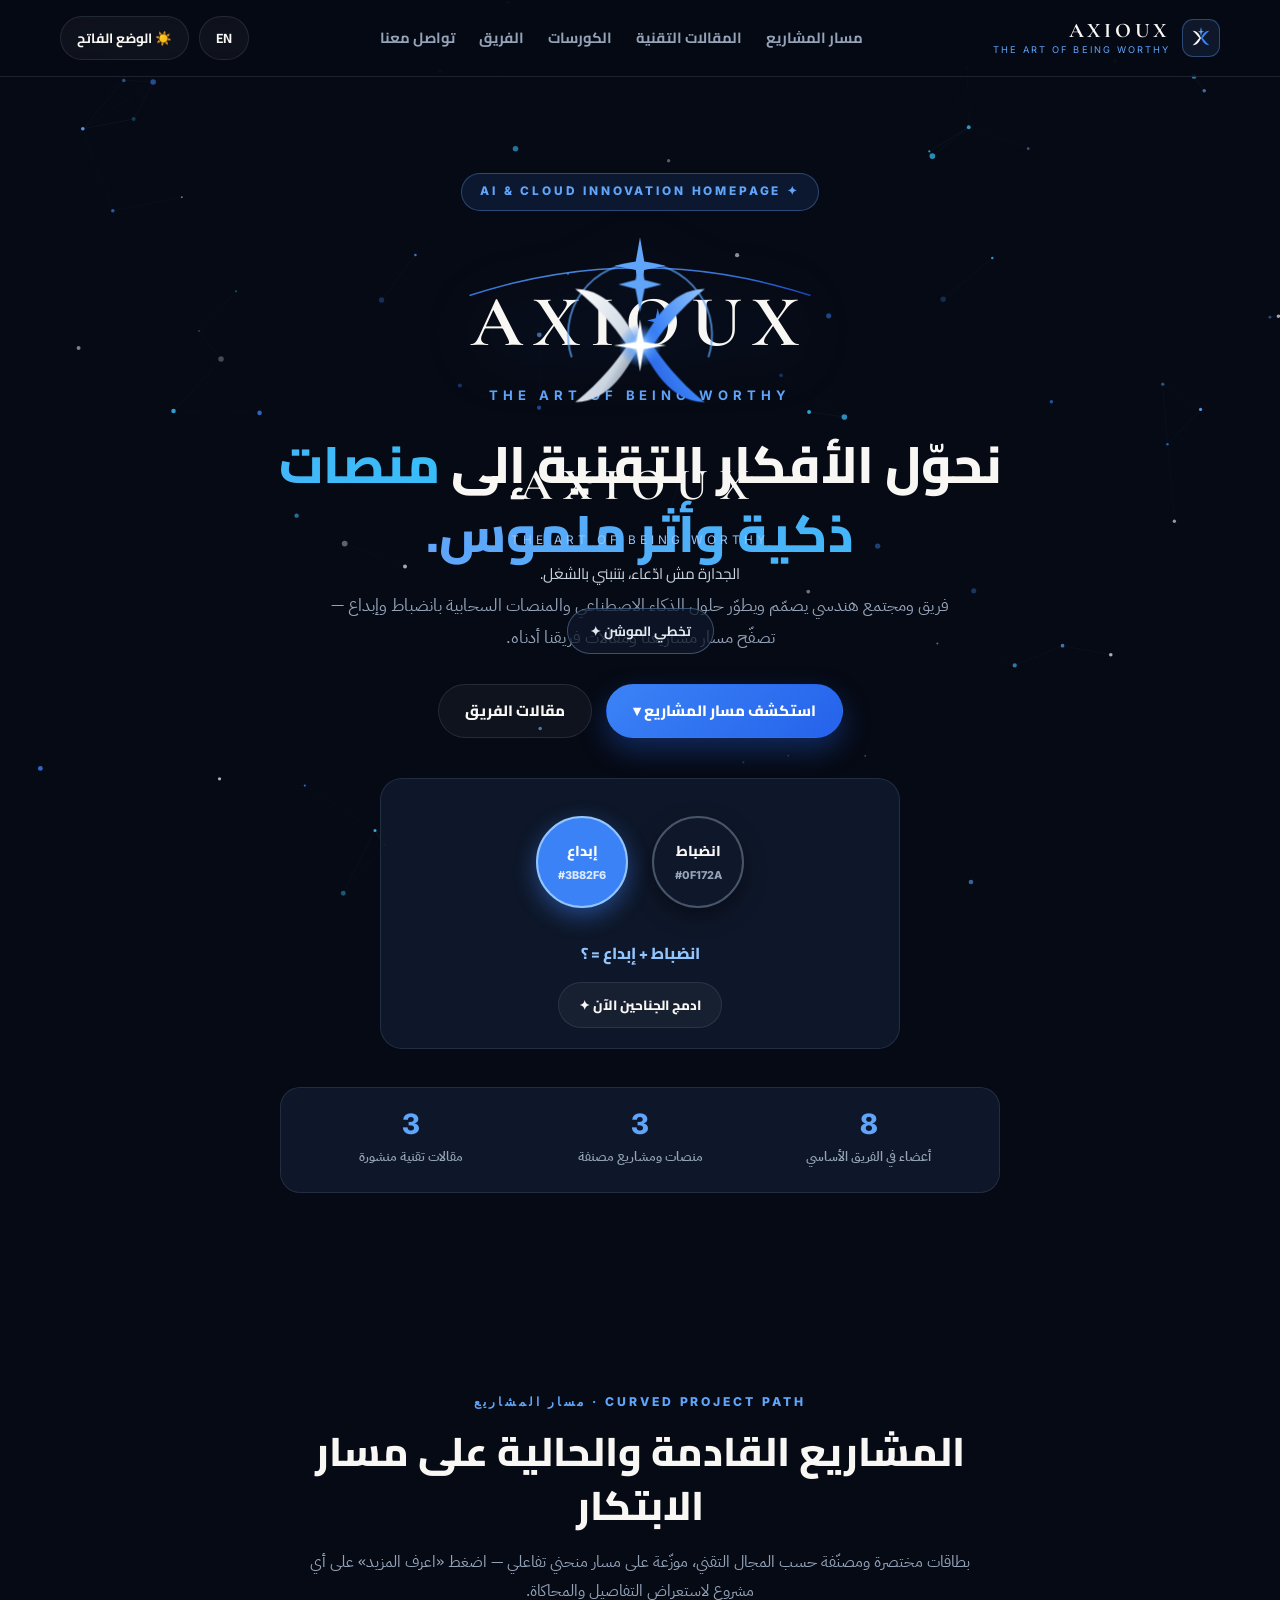
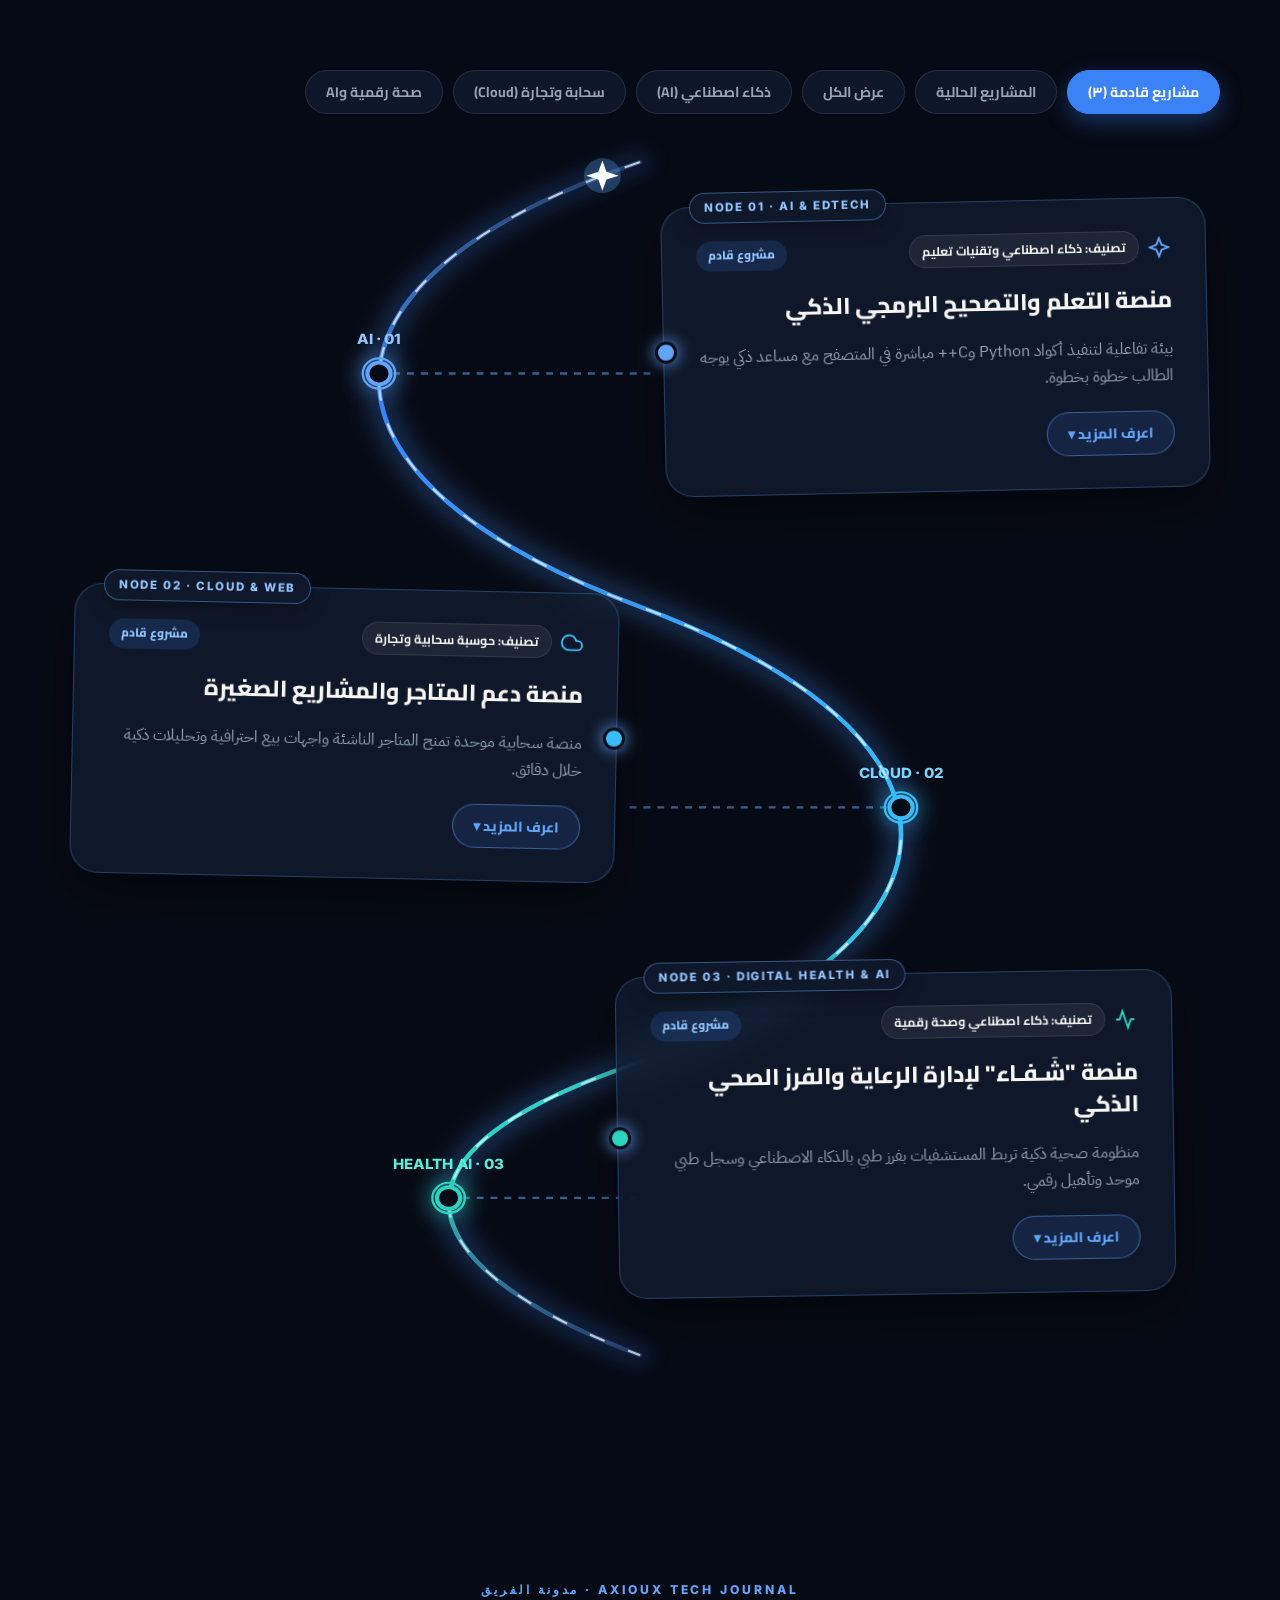
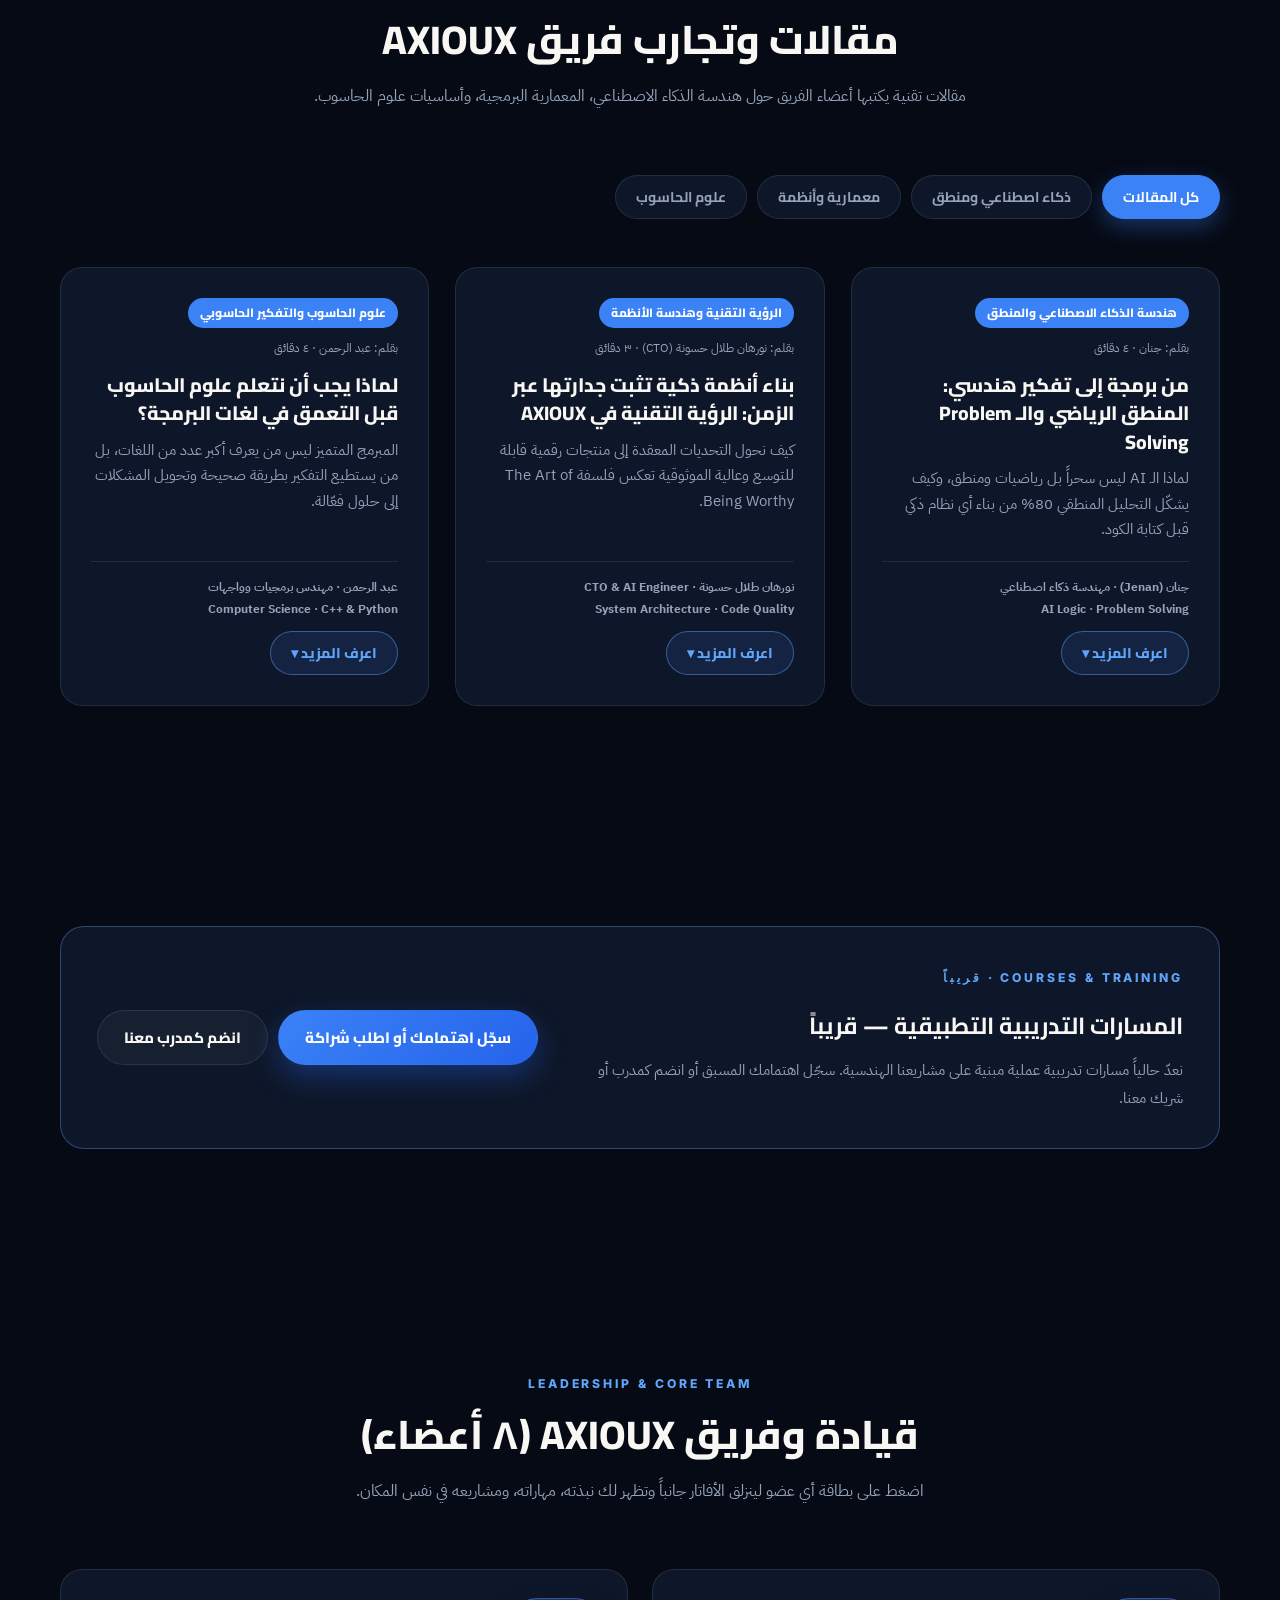
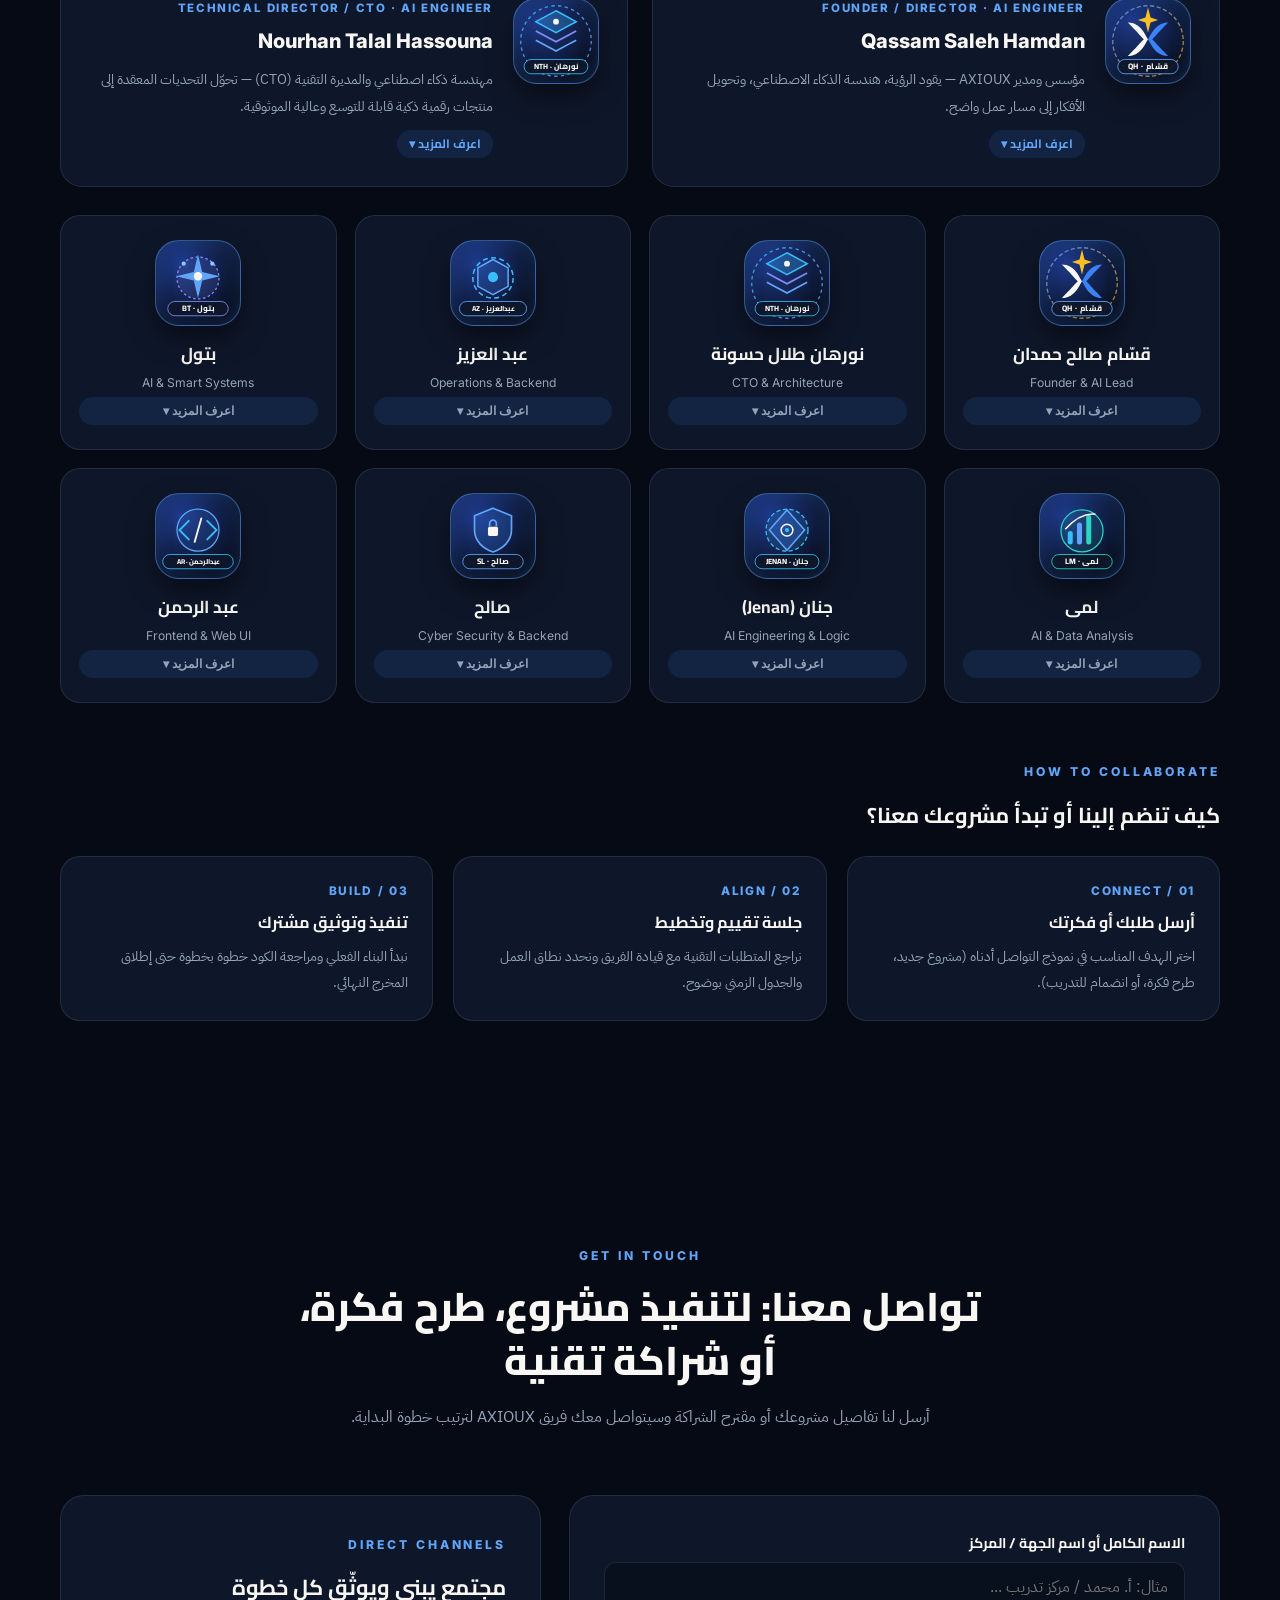
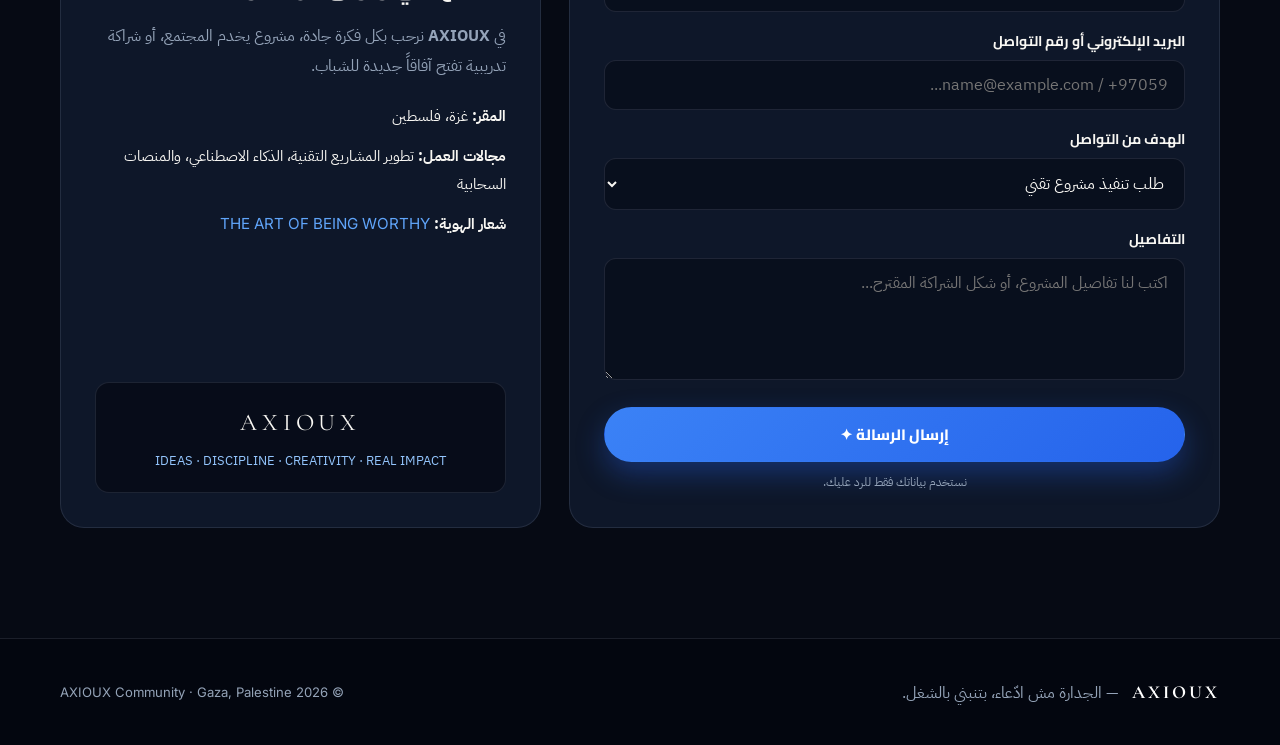
==== index.html @ 567d089d "Add files via upload" ====
<!DOCTYPE html>
<html lang="ar" dir="rtl">
<head>
<meta charset="UTF-8">
<meta name="viewport" content="width=device-width, initial-scale=1.0">
<title>AXIOUX — The Art of Being Worthy | الصفحة الرئيسية</title>
<meta name="description" id="metaDescription" content="AXIOUX مجتمع وفريق تقني يبني منصات الذكاء الاصطناعي والأنظمة السحابية، ويوثّق المعرفة الهندسية — لأن الجدارة بتنبني بالشغل.">
<meta name="theme-color" content="#070B14">
<link rel="canonical" id="canonicalLink" href="https://axioux.com/">

<!-- Open Graph / Social Sharing -->
<meta property="og:type" content="website">
<meta property="og:site_name" content="AXIOUX">
<meta property="og:title" id="ogTitle" content="AXIOUX — The Art of Being Worthy">
<meta property="og:description" id="ogDescription" content="مجتمع تقني يبني، يراجع، يوثّق، ويطوّر مشاريع عملية في الذكاء الاصطناعي والأنظمة السحابية.">
<meta property="og:url" id="ogUrl" content="https://axioux.com/">
<meta property="og:image" id="ogImage" content="https://axioux.com/assets/og.png">
<meta property="og:image:width" content="1200">
<meta property="og:image:height" content="630">

<!-- Twitter Card -->
<meta name="twitter:card" content="summary_large_image">
<meta name="twitter:title" id="twTitle" content="AXIOUX — The Art of Being Worthy">
<meta name="twitter:description" id="twDescription" content="مجتمع تقني يبني منصات الذكاء الاصطناعي والأنظمة السحابية — الجدارة بتنبني بالشغل.">
<meta name="twitter:image" id="twImage" content="https://axioux.com/assets/og.png">

<!-- Inline SVG Favicon built from butterfly-wing X paths on #0F172A rounded square -->
<link rel="icon" type="image/svg+xml" href="data:image/svg+xml,%3Csvg xmlns='http://www.w3.org/2000/svg' viewBox='0 0 100 100'%3E%3Crect width='100' height='100' rx='22' fill='%230F172A'/%3E%3Cpath d='M18 22 C38 22, 46 42, 50 50 C46 58, 38 78, 18 78 C32 66, 38 56, 44 50 C38 44, 32 34, 18 22 Z' fill='%23F8F7F3'/%3E%3Cpath d='M82 22 C62 22, 54 42, 50 50 C54 58, 62 78, 82 78 C68 66, 62 56, 56 50 C62 44, 68 34, 82 22 Z' fill='%233B82F6'/%3E%3Cpath d='M50 8 L53 23 L62 26 L53 29 L50 44 L47 29 L38 26 L47 23 Z' fill='%2360A5FA'/%3E%3C/svg%3E">

<!-- JSON-LD Organization Structured Data -->
<script type="application/ld+json" id="orgJsonLd">
{
  "@context": "https://schema.org",
  "@type": "Organization",
  "name": "AXIOUX",
  "alternateName": "AXIOUX — The Art of Being Worthy",
  "description": "Technology community and engineering team building AI platforms, cloud systems, and documented technical education.",
  "url": "https://axioux.com/",
  "logo": "https://axioux.com/assets/og.png",
  "address": {
    "@type": "PostalAddress",
    "addressLocality": "Gaza",
    "addressCountry": "PS"
  }
}
</script>

<!-- Trimmed Google Fonts -->
<link rel="preconnect" href="https://fonts.googleapis.com">
<link rel="preconnect" href="https://fonts.gstatic.com" crossorigin>
<link href="https://fonts.googleapis.com/css2?family=Cairo:wght@600;700;800&family=Cormorant+Garamond:wght@600;700&family=IBM+Plex+Sans+Arabic:wght@400;600;700&family=Inter:wght@400;600;700;800&display=swap" rel="stylesheet">
<noscript><style>#introSplash { display: none !important; }</style></noscript>
<style>
  :root {
    --bg-cosmic: #060A14;
    --bg-surface: rgba(15, 23, 42, 0.72);
    --bg-surface-solid: #0F172A;
    --bg-card: rgba(17, 27, 48, 0.78);
    --bg-card-hover: rgba(23, 37, 68, 0.92);
    --border-subtle: rgba(148, 163, 184, 0.16);
    --border-glow: rgba(59, 130, 246, 0.55);
    --blue: #3B82F6;
    --blue-light: #60A5FA;
    --cyan: #38BDF8;
    --teal: #2DD4BF;
    --ivory: #F8F7F3;
    --text-main: #F8F7F3;
    --text-muted: #94A3B8;
    --serif: 'Cormorant Garamond', Georgia, serif;
    --arabic-head: 'Cairo', sans-serif;
    --arabic-body: 'IBM Plex Sans Arabic', sans-serif;
    --latin: 'Inter', sans-serif;
    --radius: 20px;
  }

  body.ivory-mode {
    --bg-cosmic: #F8F7F3;
    --bg-surface: rgba(255, 255, 255, 0.85);
    --bg-surface-solid: #FFFFFF;
    --bg-card: rgba(255, 255, 255, 0.92);
    --bg-card-hover: #FFFFFF;
    --border-subtle: rgba(15, 23, 42, 0.12);
    --border-glow: rgba(37, 99, 235, 0.55);
    --text-main: #0F172A;
    --text-muted: #475569;
  }

  * {
    margin: 0;
    padding: 0;
    box-sizing: border-box;
  }

  html {
    scroll-behavior: smooth;
    max-width: 100vw;
    overflow-x: hidden;
  }

  body {
    background-color: var(--bg-cosmic);
    color: var(--text-main);
    font-family: var(--arabic-body);
    line-height: 1.85;
    max-width: 100vw;
    overflow-x: hidden;
    position: relative;
    transition: background-color 0.35s ease, color 0.35s ease;
  }

  html[lang="en"] body {
    font-family: var(--latin);
  }

  :focus-visible {
    outline: 2px solid var(--blue-light);
    outline-offset: 3px;
  }

  .skip-link {
    position: fixed;
    top: -100px;
    inset-inline-start: 16px;
    z-index: 10000;
    background: var(--blue);
    color: #FFFFFF;
    padding: 10px 18px;
    border-radius: 10px;
    font-family: var(--arabic-head);
    font-weight: 800;
    text-decoration: none;
    transition: top 0.2s ease;
  }

  .skip-link:focus {
    top: 14px;
  }

  /* ---------------- INTERACTIVE PARTICLE / STARFIELD BACKGROUND CANVAS ---------------- */
  #starParticlesCanvas {
    position: fixed;
    inset: 0;
    width: 100vw;
    height: 100vh;
    z-index: 0;
    pointer-events: none;
    display: block;
  }

  header, main, footer {
    position: relative;
    z-index: 2;
  }

  .container {
    width: min(100% - 48px, 1160px);
    margin: 0 auto;
  }

  section {
    padding: 110px 0;
    position: relative;
  }

  .section-header {
    text-align: center;
    max-width: 680px;
    margin: 0 auto 64px;
  }

  .eyebrow {
    font-family: var(--latin);
    font-size: 0.76rem;
    font-weight: 800;
    letter-spacing: 0.24em;
    text-transform: uppercase;
    color: var(--blue-light);
    display: inline-block;
    margin-bottom: 12px;
  }

  .section-header h2 {
    font-family: var(--arabic-head);
    font-size: clamp(1.75rem, 3.2vw, 2.5rem);
    font-weight: 800;
    color: var(--text-main);
    line-height: 1.35;
    margin-bottom: 14px;
  }

  .section-header p {
    font-size: 1.02rem;
    color: var(--text-muted);
    line-height: 1.8;
  }

  /* ---------------- BUTTERFLY -> X -> SPLIT CURTAIN INTRO SPLASH ---------------- */
  .intro-splash {
    position: fixed;
    inset: 0;
    z-index: 9000;
    display: flex;
    align-items: center;
    justify-content: center;
    overflow: hidden;
    pointer-events: auto;
  }

  .splash-gate-left,
  .splash-gate-right {
    position: absolute;
    top: 0;
    bottom: 0;
    width: 51%;
    background:
      radial-gradient(circle at 50% 45%, rgba(59, 130, 246, 0.22), transparent 55%),
      linear-gradient(180deg, #04070F 0%, #0F172A 100%);
    z-index: 1;
    transition: transform 0.95s cubic-bezier(0.77, 0, 0.175, 1), opacity 0.95s ease;
  }

  .splash-gate-left { left: 0; border-right: 1px solid rgba(96, 165, 250, 0.18); }
  .splash-gate-right { right: 0; border-left: 1px solid rgba(96, 165, 250, 0.18); }

  .intro-splash.opening .splash-gate-left { transform: translateX(-104%) skewX(-4deg); opacity: 0; }
  .intro-splash.opening .splash-gate-right { transform: translateX(104%) skewX(4deg); opacity: 0; }
  .intro-splash.hidden { visibility: hidden; pointer-events: none; }

  .splash-stage {
    position: relative;
    z-index: 3;
    display: flex;
    flex-direction: column;
    align-items: center;
    text-align: center;
    padding: 24px;
    transition: transform 0.85s ease, opacity 0.7s ease;
  }

  .intro-splash.opening .splash-stage {
    transform: scale(1.18);
    opacity: 0;
  }

  .butterfly-x-wrap {
    position: relative;
    width: 190px;
    height: 190px;
    display: grid;
    place-items: center;
  }

  .splash-morph-svg {
    width: 180px;
    height: 180px;
    overflow: visible;
  }

  .bf-group {
    transform-origin: 100px 105px;
    animation: bfFadeToX 1.3s ease-in-out forwards;
  }

  .bf-wing-l {
    transform-origin: 100px 105px;
    animation: flapLeft 0.34s ease-in-out 3 alternate;
  }

  .bf-wing-r {
    transform-origin: 100px 105px;
    animation: flapRight 0.34s ease-in-out 3 alternate;
  }

  .x-emblem-group {
    transform-origin: 100px 105px;
    opacity: 0;
    animation: xRevealLock 1.4s cubic-bezier(0.22, 1, 0.36, 1) 0.95s forwards;
  }

  @keyframes flapLeft {
    0% { transform: rotateY(0deg) scaleX(1); }
    100% { transform: rotateY(55deg) scaleX(0.58) translateY(-4px); }
  }

  @keyframes flapRight {
    0% { transform: rotateY(0deg) scaleX(1); }
    100% { transform: rotateY(-55deg) scaleX(0.58) translateY(-4px); }
  }

  @keyframes bfFadeToX {
    0%, 72% { opacity: 1; transform: scale(1); }
    100% { opacity: 0; transform: scale(0.72); }
  }

  @keyframes xRevealLock {
    0% { opacity: 0; transform: scale(0.65); }
    100% { opacity: 1; transform: scale(1); }
  }

  .splash-wordmark {
    font-family: var(--serif);
    font-size: 2.8rem;
    font-weight: 700;
    letter-spacing: 0.26em;
    color: #F8F7F3;
    margin-top: 8px;
  }

  .splash-tagline-en {
    font-family: var(--latin);
    font-size: 0.74rem;
    letter-spacing: 0.34em;
    color: #93C5FD;
    margin-top: 4px;
  }

  .splash-tagline-ar {
    font-family: var(--arabic-head);
    font-size: 0.95rem;
    color: #CBD5E1;
    margin-top: 8px;
  }

  .splash-skip-btn {
    margin-top: 20px;
    padding: 9px 22px;
    min-height: 44px;
    border-radius: 100px;
    border: 1px solid rgba(147, 197, 253, 0.35);
    background: rgba(15, 23, 42, 0.75);
    color: #E2E8F0;
    font-family: var(--arabic-head);
    font-size: 0.84rem;
    font-weight: 700;
    cursor: pointer;
    transition: all 0.2s ease;
  }

  .splash-skip-btn:hover {
    background: var(--blue);
    color: #FFFFFF;
  }

  /* ---------------- HEADER / NAVBAR ---------------- */
  .site-header {
    position: sticky;
    top: 0;
    z-index: 100;
    background: rgba(6, 10, 20, 0.78);
    backdrop-filter: blur(16px);
    border-bottom: 1px solid var(--border-subtle);
  }

  body.ivory-mode .site-header {
    background: rgba(248, 247, 243, 0.88);
  }

  .nav-inner {
    display: flex;
    align-items: center;
    justify-content: space-between;
    min-height: 76px;
    gap: 16px;
  }

  .brand-link {
    display: inline-flex;
    align-items: center;
    gap: 12px;
    text-decoration: none;
    color: var(--text-main);
  }

  .brand-emblem-mini {
    width: 38px;
    height: 38px;
    border-radius: 11px;
    background: #0F172A;
    border: 1px solid rgba(96, 165, 250, 0.35);
    display: grid;
    place-items: center;
  }

  .brand-text-wrap {
    display: flex;
    flex-direction: column;
    line-height: 1.1;
  }

  .brand-wordmark {
    font-family: var(--serif);
    font-size: 1.3rem;
    font-weight: 700;
    letter-spacing: 0.18em;
    color: var(--text-main);
  }

  .brand-sub {
    font-family: var(--latin);
    font-size: 0.58rem;
    letter-spacing: 0.22em;
    color: var(--blue-light);
    margin-top: 2px;
  }

  .nav-links {
    display: flex;
    align-items: center;
    gap: 24px;
  }

  .nav-link {
    color: var(--text-muted);
    text-decoration: none;
    font-family: var(--arabic-head);
    font-size: 0.92rem;
    font-weight: 700;
    transition: color 0.2s ease;
  }

  .nav-link:hover {
    color: var(--blue-light);
  }

  .nav-actions {
    display: flex;
    align-items: center;
    gap: 10px;
  }

  .lang-btn,
  .mode-btn,
  .nav-toggle {
    min-height: 44px;
    padding: 8px 16px;
    border-radius: 100px;
    border: 1px solid var(--border-subtle);
    background: rgba(255, 255, 255, 0.04);
    color: var(--text-main);
    font-family: var(--arabic-head);
    font-size: 0.84rem;
    font-weight: 700;
    cursor: pointer;
    display: inline-flex;
    align-items: center;
    justify-content: center;
    transition: all 0.2s ease;
  }

  .lang-btn:hover,
  .mode-btn:hover {
    border-color: var(--blue-light);
    background: rgba(59, 130, 246, 0.14);
  }

  .nav-toggle {
    display: none;
    min-width: 44px;
    padding: 0;
    font-size: 1.2rem;
  }

  /* ---------------- SPACIOUS INTERACTIVE HERO SECTION ---------------- */
  .hero {
    min-height: calc(100vh - 76px);
    display: flex;
    align-items: center;
    justify-content: center;
    text-align: center;
    padding: 96px 0 84px;
  }

  .hero-content {
    max-width: 860px;
    margin: 0 auto;
    display: flex;
    flex-direction: column;
    align-items: center;
    gap: 22px;
  }

  .hero-pill {
    font-family: var(--latin);
    font-size: 0.74rem;
    font-weight: 800;
    letter-spacing: 0.24em;
    padding: 7px 18px;
    border-radius: 100px;
    background: rgba(59, 130, 246, 0.12);
    border: 1px solid rgba(96, 165, 250, 0.35);
    color: var(--blue-light);
  }

  .hero-logo-svg {
    width: min(100%, 540px);
    height: auto;
    filter: drop-shadow(0 12px 34px rgba(59, 130, 246, 0.22));
  }

  .hero-slogan-en {
    font-family: var(--latin);
    font-size: 0.82rem;
    font-weight: 700;
    letter-spacing: 0.38em;
    color: var(--blue-light);
    margin-top: -10px;
  }

  .hero-title-ar {
    font-family: var(--arabic-head);
    font-size: clamp(2rem, 4.2vw, 3.2rem);
    font-weight: 800;
    line-height: 1.35;
    color: var(--text-main);
    max-width: 760px;
  }

  .hero-title-ar span {
    background: linear-gradient(90deg, #60A5FA, #38BDF8);
    -webkit-background-clip: text;
    -webkit-text-fill-color: transparent;
  }

  .hero-lead {
    font-size: 1.08rem;
    color: var(--text-muted);
    max-width: 640px;
    line-height: 1.85;
  }

  .hero-cta-row {
    display: flex;
    flex-wrap: wrap;
    justify-content: center;
    gap: 14px;
    margin-top: 8px;
  }

  .btn {
    min-height: 46px;
    padding: 12px 26px;
    border-radius: 100px;
    font-family: var(--arabic-head);
    font-size: 0.94rem;
    font-weight: 800;
    text-decoration: none;
    cursor: pointer;
    border: 1px solid transparent;
    display: inline-flex;
    align-items: center;
    justify-content: center;
    gap: 8px;
    transition: transform 0.22s ease, box-shadow 0.22s ease, background 0.22s ease;
  }

  .btn-primary {
    background: linear-gradient(135deg, #3B82F6 0%, #2563EB 100%);
    color: #FFFFFF;
    box-shadow: 0 12px 28px rgba(37, 99, 235, 0.35);
  }

  .btn-primary:hover {
    transform: translateY(-3px);
    box-shadow: 0 16px 34px rgba(59, 130, 246, 0.5);
  }

  .btn-outline {
    background: rgba(255, 255, 255, 0.04);
    color: var(--text-main);
    border-color: var(--border-subtle);
  }

  .btn-outline:hover {
    border-color: var(--blue-light);
    background: rgba(59, 130, 246, 0.12);
    transform: translateY(-3px);
  }

  .wings-mini-interactive {
    margin-top: 18px;
    padding: 20px 28px;
    border-radius: 22px;
    background: var(--bg-card);
    border: 1px solid var(--border-subtle);
    backdrop-filter: blur(14px);
    display: flex;
    flex-direction: column;
    align-items: center;
    gap: 14px;
    max-width: 520px;
    width: 100%;
  }

  .wings-stage {
    position: relative;
    height: 126px;
    width: 100%;
    display: flex;
    align-items: center;
    justify-content: center;
    gap: 24px;
    direction: rtl;
  }

  .wing-circle {
    width: 92px;
    height: 92px;
    border-radius: 50%;
    display: flex;
    flex-direction: column;
    align-items: center;
    justify-content: center;
    font-family: var(--arabic-head);
    font-weight: 800;
    font-size: 0.9rem;
    cursor: pointer;
    user-select: none;
    transition: transform 0.65s cubic-bezier(0.22, 1, 0.36, 1), opacity 0.45s ease;
  }

  .wing-discipline {
    background: #0F172A;
    border: 2px solid #475569;
    color: #F8F7F3;
    box-shadow: 0 8px 22px rgba(0, 0, 0, 0.45);
  }

  .wing-creativity {
    background: #3B82F6;
    border: 2px solid #93C5FD;
    color: #FFFFFF;
    box-shadow: 0 8px 22px rgba(59, 130, 246, 0.45);
  }

  .wings-stage.merged .wing-circle span,
  .wings-stage.merged .wing-circle small {
    opacity: 0;
    transform: scale(0.3);
  }

  .wings-stage.merged .wing-discipline {
    transform: translateX(-58px) scale(0.18);
    opacity: 0;
    pointer-events: none;
  }

  .wings-stage.merged .wing-creativity {
    transform: translateX(58px) scale(0.18);
    opacity: 0;
    pointer-events: none;
  }

  .spark-center {
    position: absolute;
    inset: 0;
    display: grid;
    place-items: center;
    pointer-events: none;
    opacity: 0;
    transform: scale(0.35) rotate(-25deg);
    transition: opacity 0.55s ease, transform 0.7s cubic-bezier(0.22, 1, 0.36, 1);
  }

  .wings-stage.merged .spark-center {
    opacity: 1;
    transform: scale(1.25) rotate(0deg);
    filter: drop-shadow(0 0 24px rgba(96, 165, 250, 0.95)) drop-shadow(0 0 48px rgba(59, 130, 246, 0.65));
  }

  .wings-mini-interactive.merged-state #equationStatusText {
    color: #FFFFFF !important;
    font-size: 1.12rem !important;
    text-shadow: 0 0 18px rgba(96, 165, 250, 0.95);
  }

  .credibility-stats-strip {
    display: grid;
    grid-template-columns: repeat(3, 1fr);
    gap: 20px;
    width: 100%;
    max-width: 720px;
    margin-top: 16px;
    padding: 20px 26px;
    border-radius: var(--radius);
    background: var(--bg-card);
    border: 1px solid var(--border-subtle);
    backdrop-filter: blur(12px);
  }

  .stat-item { text-align: center; }
  .stat-num {
    display: block;
    font-family: var(--latin);
    font-size: 1.75rem;
    font-weight: 800;
    color: var(--blue-light);
    line-height: 1.2;
  }
  .stat-lbl {
    font-size: 0.84rem;
    color: var(--text-muted);
    font-weight: 600;
  }

  /* ---------------- DRAMATIC WINDING S-CURVE ORBITAL PATH FOR PROJECTS ---------------- */
  .board-toolbar {
    display: flex;
    justify-content: space-between;
    align-items: center;
    gap: 16px;
    margin-bottom: 48px;
    flex-wrap: wrap;
  }

  .filter-bar {
    display: flex;
    gap: 10px;
    flex-wrap: wrap;
  }

  .filter-btn {
    min-height: 44px;
    padding: 8px 20px;
    border-radius: 100px;
    border: 1px solid var(--border-subtle);
    background: var(--bg-card);
    color: var(--text-muted);
    font-family: var(--arabic-head);
    font-size: 0.88rem;
    font-weight: 700;
    cursor: pointer;
    transition: all 0.22s ease;
  }

  .filter-btn.active,
  .filter-btn:hover {
    background: var(--blue);
    color: #FFFFFF;
    border-color: var(--blue);
    box-shadow: 0 8px 22px rgba(59, 130, 246, 0.35);
  }

  .projects-curved-stage {
    position: relative;
    width: 100%;
    padding: 40px 0 60px;
    min-height: 980px;
  }

  .curved-path-svg {
    position: absolute;
    inset: 0;
    width: 100%;
    height: 100%;
    z-index: 1;
    pointer-events: none;
    overflow: visible;
  }

  .curve-ribbon-bg {
    fill: none;
    stroke: rgba(59, 130, 246, 0.14);
    stroke-width: 22;
    stroke-linecap: round;
    filter: blur(8px);
  }

  .curve-core-solid {
    fill: none;
    stroke: url(#curveGrad);
    stroke-width: 4;
    stroke-linecap: round;
    filter: drop-shadow(0 0 14px rgba(96, 165, 250, 0.85));
  }

  .curve-glow-line {
    fill: none;
    stroke: #FFFFFF;
    stroke-width: 2;
    stroke-dasharray: 14 22;
    opacity: 0.7;
    animation: dashFlow 12s linear infinite;
  }

  .curve-branch-line {
    fill: none;
    stroke: rgba(96, 165, 250, 0.55);
    stroke-width: 2.2;
    stroke-dasharray: 6 6;
  }

  .curve-node-ring {
    fill: #060A14;
    stroke-width: 3.5;
    filter: drop-shadow(0 0 12px currentColor);
  }

  .curve-node-pulse {
    fill: none;
    stroke-width: 2;
    transform-box: fill-box;
    transform-origin: center;
    animation: nodeRingPulse 2.4s ease-out infinite;
  }

  @keyframes nodeRingPulse {
    0% { transform: scale(0.8); opacity: 0.95; }
    100% { transform: scale(2.4); opacity: 0; }
  }

  @keyframes dashFlow {
    to { stroke-dashoffset: -360; }
  }

  .projects-curved-track {
    position: relative;
    z-index: 2;
    display: flex;
    flex-direction: column;
    gap: 96px;
    width: 100%;
  }

  .project-card {
    position: relative;
    background: var(--bg-card);
    backdrop-filter: blur(18px);
    border: 1px solid rgba(96, 165, 250, 0.28);
    border-radius: 28px;
    padding: 32px 34px;
    display: flex;
    flex-direction: column;
    gap: 16px;
    cursor: pointer;
    opacity: 0;
    transform: translateY(36px) scale(0.96);
    box-shadow: 0 20px 50px rgba(0, 0, 0, 0.45);
    transition:
      transform 0.55s cubic-bezier(0.16, 1, 0.3, 1),
      opacity 0.55s ease,
      border-color 0.3s ease,
      box-shadow 0.3s ease,
      background-color 0.3s ease;
  }

  .project-card.in-view {
    opacity: 1;
    transform: translateY(0) scale(1);
  }

  .project-card::after {
    content: "";
    position: absolute;
    top: 50%;
    width: 16px;
    height: 16px;
    border-radius: 50%;
    background: var(--blue-light);
    border: 3px solid #060A14;
    box-shadow: 0 0 16px var(--blue-light);
    transform: translateY(-50%);
  }

  @media (min-width: 641px) {
    .project-card[data-curve-pos="1"] {
      width: 47%;
      align-self: flex-start;
      margin-inline-start: 1%;
      transform: rotate(-1.2deg);
    }
    .project-card[data-curve-pos="1"]::after {
      inset-inline-end: -9px;
      background: #60A5FA;
    }

    .project-card[data-curve-pos="2"] {
      width: 47%;
      align-self: flex-end;
      margin-inline-end: 1%;
      transform: rotate(1.2deg);
    }
    .project-card[data-curve-pos="2"]::after {
      inset-inline-start: -9px;
      background: #38BDF8;
    }

    .project-card[data-curve-pos="3"] {
      width: 48%;
      align-self: flex-start;
      margin-inline-start: 4%;
      transform: rotate(-0.9deg);
    }
    .project-card[data-curve-pos="3"]::after {
      inset-inline-end: -9px;
      background: #2DD4BF;
    }

    .project-card.expanded {
      width: 86% !important;
      align-self: center !important;
      margin-inline: auto !important;
      transform: rotate(0deg) scale(1.01) !important;
      z-index: 10;
    }
  }

  .curve-waypoint-badge {
    position: absolute;
    top: -15px;
    inset-inline-end: 28px;
    padding: 4px 14px;
    border-radius: 100px;
    font-family: var(--latin);
    font-size: 0.72rem;
    font-weight: 800;
    letter-spacing: 0.14em;
    background: #0F172A;
    color: #93C5FD;
    border: 1px solid rgba(96, 165, 250, 0.45);
    box-shadow: 0 6px 18px rgba(0, 0, 0, 0.35);
  }

  .project-card[data-domain="ai"]:hover {
    transform: translateY(-8px) scale(1.015);
    border-color: #60A5FA;
    box-shadow: 0 24px 52px rgba(59, 130, 246, 0.25), 0 0 28px rgba(96, 165, 250, 0.2);
    background: var(--bg-card-hover);
  }

  .project-card[data-domain="ai"] .cat-anim-icon {
    color: #60A5FA;
    animation: aiPulseSpin 4s ease-in-out infinite;
  }

  @keyframes aiPulseSpin {
    0%, 100% { transform: scale(1) rotate(0deg); filter: drop-shadow(0 0 6px rgba(96, 165, 250, 0.6)); }
    50% { transform: scale(1.18) rotate(12deg); filter: drop-shadow(0 0 14px rgba(96, 165, 250, 0.95)); }
  }

  .project-card[data-domain="cloud"]:hover {
    transform: translateY(-8px) scale(1.015);
    border-color: var(--cyan);
    box-shadow: 0 24px 52px rgba(56, 189, 248, 0.22), 0 0 28px rgba(56, 189, 248, 0.18);
    background: var(--bg-card-hover);
  }

  .project-card[data-domain="cloud"] .cat-anim-icon {
    color: var(--cyan);
    animation: cloudFloatWave 3.2s ease-in-out infinite;
  }

  @keyframes cloudFloatWave {
    0%, 100% { transform: translateY(0); }
    50% { transform: translateY(-6px); filter: drop-shadow(0 6px 12px rgba(56, 189, 248, 0.75)); }
  }

  .project-card[data-domain="health"]:hover {
    transform: translateY(-8px) scale(1.015);
    border-color: var(--teal);
    box-shadow: 0 24px 52px rgba(45, 212, 191, 0.22), 0 0 28px rgba(45, 212, 191, 0.18);
    background: var(--bg-card-hover);
  }

  .project-card[data-domain="health"] .cat-anim-icon {
    color: var(--teal);
    animation: healthBeatPulse 1.8s ease-in-out infinite;
  }

  @keyframes healthBeatPulse {
    0%, 100% { transform: scale(1); }
    25% { transform: scale(1.22); filter: drop-shadow(0 0 12px rgba(45, 212, 191, 0.9)); }
    45% { transform: scale(0.96); }
    65% { transform: scale(1.14); }
  }

  .proj-meta-top {
    display: flex;
    justify-content: space-between;
    align-items: center;
    gap: 10px;
    flex-wrap: wrap;
  }

  .proj-cat-wrap {
    display: inline-flex;
    align-items: center;
    gap: 8px;
  }

  .cat-anim-icon {
    width: 24px;
    height: 24px;
    display: inline-grid;
    place-items: center;
  }

  .cat-anim-icon svg {
    width: 22px;
    height: 22px;
    stroke: currentColor;
    fill: none;
    stroke-width: 2;
  }

  .proj-status-tag {
    font-family: var(--arabic-head);
    font-size: 0.74rem;
    font-weight: 800;
    color: #93C5FD;
    background: rgba(59, 130, 246, 0.16);
    padding: 4px 12px;
    border-radius: 100px;
  }

  .proj-domain-pill {
    font-family: var(--arabic-head);
    font-size: 0.78rem;
    font-weight: 700;
    color: var(--text-main);
    background: rgba(255, 255, 255, 0.06);
    border: 1px solid var(--border-subtle);
    padding: 4px 12px;
    border-radius: 100px;
  }

  .project-card h3 {
    font-family: var(--arabic-head);
    font-size: 1.42rem;
    font-weight: 800;
    color: var(--text-main);
    line-height: 1.4;
    margin: 4px 0;
  }

  .proj-short-summary {
    font-size: 0.98rem;
    color: var(--text-muted);
    line-height: 1.75;
  }

  .proj-specs-box {
    display: none;
    margin-top: 16px;
    padding-top: 18px;
    border-top: 1px dashed var(--border-subtle);
    flex-direction: column;
    gap: 14px;
    animation: fadeUp 0.35s ease;
  }

  .project-card.expanded .proj-specs-box {
    display: flex !important;
  }

  .proj-specs-box h4 {
    font-family: var(--arabic-head);
    font-size: 0.96rem;
    font-weight: 800;
    color: var(--blue-light);
    margin-bottom: 6px;
  }

  .proj-feature-list {
    list-style: none;
    display: grid;
    gap: 8px;
  }

  .proj-feature-list li {
    position: relative;
    padding-inline-start: 18px;
    font-size: 0.88rem;
    color: var(--text-muted);
    line-height: 1.65;
  }

  .proj-feature-list li::before {
    content: "✦";
    position: absolute;
    inset-inline-start: 0;
    color: var(--blue-light);
  }

  .proj-feature-list li strong {
    color: var(--text-main);
  }

  .proj-impact-box {
    background: rgba(59, 130, 246, 0.1);
    border-inline-start: 3px solid var(--blue-light);
    padding: 12px 14px;
    border-radius: 10px;
    font-size: 0.88rem;
    color: var(--text-main);
  }

  .tech-stack-tags {
    display: flex;
    flex-wrap: wrap;
    gap: 8px;
    list-style: none;
    margin-top: 6px;
  }

  .tech-stack-tags li {
    font-family: var(--latin);
    font-size: 0.74rem;
    font-weight: 700;
    padding: 4px 11px;
    border-radius: 8px;
    background: rgba(255, 255, 255, 0.06);
    border: 1px solid var(--border-subtle);
    color: var(--text-main);
  }

  .proj-sim-wrap {
    margin-top: 8px;
    border-radius: 14px;
    background: rgba(6, 10, 20, 0.75);
    border: 1px solid rgba(96, 165, 250, 0.3);
    padding: 14px 16px;
  }

  .proj-sim-header {
    display: flex;
    justify-content: space-between;
    align-items: center;
    gap: 10px;
    flex-wrap: wrap;
  }

  .proj-sim-badge {
    font-family: var(--latin);
    font-size: 0.7rem;
    font-weight: 800;
    letter-spacing: 0.1em;
    color: #93C5FD;
  }

  .btn-run-sim {
    background: var(--blue);
    color: #FFFFFF;
    border: none;
    border-radius: 100px;
    padding: 7px 16px;
    min-height: 40px;
    font-family: var(--arabic-head);
    font-size: 0.8rem;
    font-weight: 800;
    cursor: pointer;
  }

  .proj-sim-output {
    display: none;
    margin-top: 10px;
    padding: 12px;
    border-radius: 10px;
    background: rgba(59, 130, 246, 0.1);
    border-inline-start: 3px solid #60A5FA;
    font-size: 0.85rem;
    color: #E2E8F0;
  }

  .proj-sim-output.visible {
    display: block;
  }

  .btn-read-more {
    min-height: 44px;
    padding: 8px 20px;
    border-radius: 100px;
    border: 1px solid rgba(96, 165, 250, 0.45);
    background: rgba(59, 130, 246, 0.12);
    color: var(--blue-light);
    font-family: var(--arabic-head);
    font-size: 0.88rem;
    font-weight: 800;
    cursor: pointer;
    display: inline-flex;
    align-items: center;
    justify-content: center;
    gap: 6px;
    transition: all 0.22s ease;
  }

  .btn-read-more:hover {
    background: var(--blue);
    color: #FFFFFF;
    border-color: var(--blue);
  }

  .current-slot-card {
    background: var(--bg-card);
    border: 2px dashed rgba(96, 165, 250, 0.4);
    border-radius: 24px;
    padding: 40px 28px;
    text-align: center;
    display: none;
    flex-direction: column;
    align-items: center;
    gap: 12px;
  }

  .admin-only { display: none !important; }
  body.is-admin .admin-only { display: inline-flex !important; }

  .add-project-drawer {
    display: none;
    background: var(--bg-card);
    border: 1px solid var(--blue);
    border-radius: var(--radius);
    padding: 28px;
    margin-bottom: 32px;
  }
  .add-project-drawer.open { display: block; }
  .drawer-grid {
    display: grid;
    grid-template-columns: repeat(2, 1fr);
    gap: 16px;
  }

  /* ---------------- ARTICLES SECTION ---------------- */
  .articles-grid {
    display: grid;
    grid-template-columns: repeat(3, 1fr);
    gap: 26px;
  }

  .article-card {
    background: var(--bg-card);
    backdrop-filter: blur(14px);
    border: 1px solid var(--border-subtle);
    border-radius: 22px;
    padding: 30px;
    display: flex;
    flex-direction: column;
    justify-content: space-between;
    gap: 18px;
    cursor: pointer;
    transition: transform 0.28s ease, border-color 0.28s ease, box-shadow 0.28s ease;
  }

  .article-card:hover {
    transform: translateY(-6px);
    border-color: var(--blue-light);
    box-shadow: 0 20px 44px rgba(59, 130, 246, 0.16);
  }

  .article-card.expanded {
    grid-column: 1 / -1;
    border-color: var(--blue);
  }

  .article-meta {
    display: flex;
    justify-content: space-between;
    align-items: center;
    gap: 8px;
    flex-wrap: wrap;
    margin-bottom: 12px;
  }

  .article-cat-badge {
    font-family: var(--arabic-head);
    font-size: 0.75rem;
    font-weight: 800;
    color: #FFFFFF;
    background: var(--blue);
    padding: 4px 12px;
    border-radius: 100px;
  }

  .article-read-time {
    font-size: 0.78rem;
    color: var(--text-muted);
  }

  .article-card h3 {
    font-family: var(--arabic-head);
    font-size: 1.22rem;
    font-weight: 800;
    color: var(--text-main);
    line-height: 1.45;
    margin-bottom: 10px;
  }

  .article-card p {
    font-size: 0.92rem;
    color: var(--text-muted);
    line-height: 1.75;
  }

  .article-inline-body {
    display: none;
    margin-top: 16px;
    padding-top: 16px;
    border-top: 1px dashed var(--border-subtle);
    font-size: 0.94rem;
    line-height: 1.85;
    color: var(--text-muted);
  }

  .article-inline-body h4 {
    font-family: var(--arabic-head);
    font-size: 1.05rem;
    font-weight: 800;
    color: var(--blue-light);
    margin: 14px 0 6px;
  }

  .article-card.expanded .article-inline-body {
    display: block;
  }

  .article-author-row {
    display: flex;
    justify-content: space-between;
    align-items: center;
    padding-top: 14px;
    border-top: 1px solid var(--border-subtle);
    gap: 10px;
    flex-wrap: wrap;
  }

  .article-author-info {
    font-size: 0.82rem;
    font-weight: 700;
    color: var(--text-main);
  }

  .article-author-info span {
    display: block;
    font-size: 0.75rem;
    color: var(--text-muted);
  }

  /* ---------------- COURSES COMING SOON BANNER ---------------- */
  .coming-soon-banner {
    background: var(--bg-card);
    backdrop-filter: blur(14px);
    border: 1px solid rgba(96, 165, 250, 0.35);
    border-radius: 24px;
    padding: 36px;
    display: flex;
    align-items: center;
    justify-content: space-between;
    gap: 24px;
    flex-wrap: wrap;
  }

  /* ---------------- TEAM & BESPOKE CREST AVATARS ---------------- */
  .leadership-row {
    display: grid;
    grid-template-columns: repeat(2, 1fr);
    gap: 24px;
    margin-bottom: 28px;
  }

  .leader-card {
    background: var(--bg-card);
    backdrop-filter: blur(14px);
    border: 1px solid var(--border-subtle);
    border-radius: 22px;
    padding: 28px;
    display: flex;
    align-items: flex-start;
    gap: 20px;
    cursor: pointer;
    transition: all 0.3s ease;
  }

  .leader-avatar,
  .member-avatar-circle {
    width: 86px;
    height: 86px;
    border-radius: 24px;
    background: radial-gradient(circle at 30% 25%, #1E3A8A 0%, #090F1E 75%);
    border: 1.5px solid rgba(96, 165, 250, 0.48);
    box-shadow: 0 12px 28px rgba(0, 0, 0, 0.45), inset 0 0 18px rgba(59, 130, 246, 0.22);
    color: #F8F7F3;
    display: flex;
    align-items: center;
    justify-content: center;
    font-family: var(--latin);
    font-weight: 800;
    flex-shrink: 0;
    overflow: hidden;
    position: relative;
    transition: transform 0.35s cubic-bezier(0.22, 1, 0.36, 1), border-color 0.3s ease, box-shadow 0.3s ease;
  }

  .leader-card:hover .leader-avatar,
  .member-card:hover .member-avatar-circle {
    transform: translateY(-4px) scale(1.06) rotate(-2deg);
    border-color: #93C5FD;
    box-shadow: 0 16px 34px rgba(59, 130, 246, 0.35), inset 0 0 22px rgba(96, 165, 250, 0.35);
  }

  .leader-role {
    font-family: var(--latin);
    font-size: 0.72rem;
    font-weight: 800;
    letter-spacing: 0.14em;
    color: var(--blue-light);
    display: block;
    margin-bottom: 4px;
  }

  .leader-card h3 {
    font-family: var(--latin);
    font-size: 1.25rem;
    font-weight: 800;
    color: var(--text-main);
    margin-bottom: 6px;
  }

  .leader-card p {
    font-size: 0.9rem;
    color: var(--text-muted);
  }

  .core-team-grid {
    display: grid;
    grid-template-columns: repeat(4, 1fr);
    gap: 18px;
  }

  .member-card {
    background: var(--bg-card);
    backdrop-filter: blur(14px);
    border: 1px solid var(--border-subtle);
    border-radius: 20px;
    padding: 24px 18px;
    text-align: center;
    cursor: pointer;
    transition: all 0.35s cubic-bezier(0.22, 1, 0.36, 1);
  }

  .member-card .member-avatar-circle {
    margin: 0 auto 12px;
  }

  .member-card strong {
    display: block;
    font-family: var(--arabic-head);
    font-size: 1.08rem;
    color: var(--text-main);
  }

  .member-card span {
    display: block;
    font-family: var(--latin);
    font-size: 0.76rem;
    color: var(--text-muted);
    margin-top: 2px;
  }

  .member-click-hint {
    display: inline-block;
    margin-top: 10px;
    font-family: var(--arabic-head);
    font-size: 0.76rem;
    font-weight: 700;
    color: var(--blue-light);
    background: rgba(59, 130, 246, 0.12);
    padding: 3px 12px;
    border-radius: 100px;
  }

  .leader-card:hover,
  .member-card:hover {
    transform: translateY(-5px);
    border-color: var(--blue-light);
    box-shadow: 0 18px 38px rgba(59, 130, 246, 0.16);
  }

  .member-inline-drawer {
    display: none;
    width: 100%;
    margin-top: 14px;
    padding-top: 14px;
    border-top: 1px dashed var(--border-subtle);
    text-align: start;
  }

  .member-card.expanded {
    grid-column: 1 / -1;
    display: flex;
    flex-direction: row;
    align-items: flex-start;
    gap: 24px;
    text-align: start;
    padding: 28px;
    border-color: var(--blue-light);
  }

  .member-card.expanded .member-avatar-circle {
    margin: 0;
    width: 86px;
    height: 86px;
  }

  .member-card.expanded .member-main-wrap {
    flex: 1;
    min-width: 0;
  }

  .member-card.expanded .member-inline-drawer,
  .leader-card.expanded .member-inline-drawer {
    display: block;
  }

  .leader-card.expanded {
    grid-column: 1 / -1;
    border-color: var(--blue-light);
  }

  .team-chip-btn {
    display: inline-flex;
    align-items: center;
    gap: 6px;
    padding: 6px 14px;
    border-radius: 100px;
    border: 1px solid rgba(96, 165, 250, 0.35);
    background: rgba(59, 130, 246, 0.1);
    color: var(--text-main);
    font-family: var(--arabic-head);
    font-size: 0.82rem;
    font-weight: 700;
    cursor: pointer;
  }

  .team-chip-btn:hover {
    background: var(--blue);
    color: #FFFFFF;
  }

  .how-to-join-grid {
    display: grid;
    grid-template-columns: repeat(3, 1fr);
    gap: 20px;
    margin-top: 20px;
  }

  .join-step-card {
    background: var(--bg-card);
    border: 1px solid var(--border-subtle);
    border-radius: 20px;
    padding: 24px;
  }

  .join-step-num {
    font-family: var(--latin);
    font-size: 0.74rem;
    font-weight: 800;
    color: var(--blue-light);
    letter-spacing: 0.14em;
    display: block;
    margin-bottom: 6px;
  }

  /* ---------------- CONTACT & FOOTER ---------------- */
  .contact-grid {
    display: grid;
    grid-template-columns: 1.15fr 0.85fr;
    gap: 28px;
  }

  .surface-card {
    background: var(--bg-card);
    backdrop-filter: blur(16px);
    border: 1px solid var(--border-subtle);
    border-radius: 24px;
    padding: 34px;
  }

  .form-field {
    margin-bottom: 16px;
  }

  .form-field label {
    display: block;
    font-family: var(--arabic-head);
    font-size: 0.88rem;
    font-weight: 700;
    color: var(--text-main);
    margin-bottom: 6px;
  }

  .form-field input,
  .form-field select,
  .form-field textarea {
    width: 100%;
    padding: 12px 16px;
    min-height: 46px;
    font-size: 16px !important;
    border-radius: 12px;
    border: 1px solid var(--border-subtle);
    background: rgba(6, 10, 20, 0.55);
    color: var(--text-main);
    font-family: inherit;
  }

  body.ivory-mode .form-field input,
  body.ivory-mode .form-field select,
  body.ivory-mode .form-field textarea {
    background: #F8F7F3;
  }

  .toast-msg {
    display: none;
    margin-top: 14px;
    padding: 12px 16px;
    border-radius: 12px;
    background: rgba(15, 23, 42, 0.9);
    border: 1px solid var(--blue-light);
    color: #F8F7F3;
    font-size: 0.88rem;
  }

  .social-links-row {
    display: flex;
    flex-wrap: wrap;
    gap: 10px;
    margin-top: 16px;
  }

  .social-icon-btn {
    display: inline-flex;
    align-items: center;
    justify-content: center;
    gap: 8px;
    min-width: 44px;
    min-height: 44px;
    padding: 8px 14px;
    border-radius: 12px;
    border: 1px solid var(--border-subtle);
    background: rgba(255, 255, 255, 0.04);
    color: var(--text-main);
    font-family: var(--latin);
    font-size: 0.82rem;
    font-weight: 700;
    text-decoration: none;
  }

  .social-icon-btn svg {
    width: 18px;
    height: 18px;
    fill: currentColor;
  }

  .site-footer {
    padding: 36px 0;
    border-top: 1px solid var(--border-subtle);
    background: rgba(4, 7, 15, 0.85);
    color: #94A3B8;
  }

  .footer-inner {
    display: flex;
    align-items: center;
    justify-content: space-between;
    gap: 16px;
    flex-wrap: wrap;
  }

  .reader-modal {
    position: fixed;
    inset: 0;
    z-index: 9500;
    background: rgba(6, 10, 20, 0.85);
    backdrop-filter: blur(10px);
    display: none;
    align-items: center;
    justify-content: center;
    padding: 20px;
  }

  .reader-modal.open { display: flex; }
  .reader-box {
    max-width: 780px;
    width: 100%;
    max-height: 86vh;
    overflow-y: auto;
    background: var(--bg-surface-solid);
    color: var(--text-main);
    border: 1px solid var(--blue);
    border-radius: 22px;
    padding: 32px;
  }

  .reader-close {
    float: inline-end;
    background: var(--blue);
    color: #FFFFFF;
    border: none;
    padding: 8px 16px;
    border-radius: 100px;
    cursor: pointer;
    font-family: var(--arabic-head);
    font-weight: 700;
  }

  @keyframes fadeUp {
    from { opacity: 0; transform: translateY(12px); }
    to { opacity: 1; transform: translateY(0); }
  }

  @media (prefers-reduced-motion: reduce) {
    #introSplash { display: none !important; }
    *, *::before, *::after {
      animation-duration: 0.01ms !important;
      animation-iteration-count: 1 !important;
      transition-duration: 0.01ms !important;
    }
  }

  /* ---------------- SIMPLIFIED, OVERFLOW-SAFE VERTICAL MOBILE & TABLET LAYOUT ---------------- */
  @media (max-width: 640px) {
    .curved-path-svg,
    .project-card::after {
      display: none !important;
    }
    .projects-curved-stage {
      min-height: auto;
      padding: 10px 0 20px;
    }
    .projects-curved-track {
      gap: 22px;
    }
    .project-card {
      width: 100% !important;
      max-width: 100% !important;
      margin: 0 !important;
      align-self: stretch !important;
      transform: none !important;
      opacity: 1 !important;
    }
  }

  @media (max-width: 960px) {
    .articles-grid,
    .leadership-row,
    .contact-grid,
    .how-to-join-grid,
    .drawer-grid,
    .credibility-stats-strip {
      grid-template-columns: 1fr;
    }
    .core-team-grid {
      grid-template-columns: repeat(2, 1fr);
    }
    .nav-toggle {
      display: inline-flex;
    }
    .nav-links {
      display: none;
      position: absolute;
      top: 76px;
      right: 16px;
      left: 16px;
      background: #0F172A;
      border: 1px solid rgba(96, 165, 250, 0.35);
      border-radius: 16px;
      padding: 16px;
      flex-direction: column;
      align-items: stretch;
      gap: 12px;
    }
    .nav-links.open {
      display: flex;
    }
  }

  @media (max-width: 600px) {
    .container {
      width: calc(100% - 28px);
    }
    section {
      padding: 68px 0;
    }
    .section-header {
      margin-bottom: 36px;
    }
    .core-team-grid {
      grid-template-columns: 1fr;
    }
    .leader-card,
    .member-card.expanded {
      flex-direction: column;
      align-items: center;
      text-align: center;
    }
    .member-card.expanded .member-inline-drawer,
    .leader-card.expanded .member-inline-drawer {
      text-align: start;
    }
    .project-card,
    .article-card,
    .surface-card,
    .coming-soon-banner {
      padding: 22px 18px;
    }
    .curve-waypoint-badge {
      position: static;
      align-self: flex-start;
      margin-bottom: 4px;
    }
  }

  @media (max-width: 400px) {
    .brand-sub { display: none; }
    .lang-btn, .mode-btn { padding: 6px 10px; font-size: 0.75rem; }
  }
</style>
</head>
<body>
<a href="#top" class="skip-link" data-i18n="skip_to_content">تخطي إلى المحتوى الرئيسي</a>

<canvas id="starParticlesCanvas" aria-hidden="true"></canvas>

<!-- ================= BUTTERFLY -> X -> SPLIT OPEN INTRO SPLASH ================= -->
<div class="intro-splash" id="introSplash" aria-label="AXIOUX Intro Animation">
  <div class="splash-gate-left" aria-hidden="true"></div>
  <div class="splash-gate-right" aria-hidden="true"></div>

  <div class="splash-stage" id="splashStage">
    <div class="butterfly-x-wrap">
      <svg class="splash-morph-svg" viewBox="0 0 200 200" fill="none">
        <defs>
          <linearGradient id="bf-left-grad" x1="0" y1="0" x2="1" y2="1">
            <stop offset="0%" stop-color="#FFFFFF"/>
            <stop offset="65%" stop-color="#CBD5E1"/>
            <stop offset="100%" stop-color="#334155"/>
          </linearGradient>
          <linearGradient id="bf-right-grad" x1="1" y1="0" x2="0" y2="1">
            <stop offset="0%" stop-color="#93C5FD"/>
            <stop offset="55%" stop-color="#3B82F6"/>
            <stop offset="100%" stop-color="#1D4ED8"/>
          </linearGradient>
          <radialGradient id="core-flare" cx="50%" cy="50%" r="50%">
            <stop offset="0%" stop-color="#FFFFFF" stop-opacity="1"/>
            <stop offset="45%" stop-color="#60A5FA" stop-opacity="0.75"/>
            <stop offset="100%" stop-color="#3B82F6" stop-opacity="0"/>
          </radialGradient>
        </defs>

        <g class="bf-group">
          <g class="bf-wing-l">
            <path d="M100 102 C82 54, 24 28, 18 68 C14 94, 58 106, 100 105 Z" fill="url(#bf-left-grad)" opacity="0.95"/>
            <path d="M100 106 C68 112, 28 134, 42 164 C54 184, 86 150, 100 110 Z" fill="url(#bf-left-grad)" opacity="0.82"/>
          </g>
          <g class="bf-wing-r">
            <path d="M100 102 C118 54, 176 28, 182 68 C186 94, 142 106, 100 105 Z" fill="url(#bf-right-grad)" opacity="0.95"/>
            <path d="M100 106 C132 112, 172 134, 158 164 C146 184, 114 150, 100 110 Z" fill="url(#bf-right-grad)" opacity="0.85"/>
          </g>
        </g>

        <g class="x-emblem-group">
          <path d="M 24 118 A 80 80 0 1 1 176 118" stroke="#60A5FA" stroke-width="2" opacity="0.8"/>
          <path d="M28 42 C68 42, 88 84, 100 105 C88 126, 68 168, 28 168 C58 144, 74 122, 86 105 C74 88, 58 66, 28 42 Z" fill="url(#bf-left-grad)"/>
          <path d="M172 42 C132 42, 112 84, 100 105 C112 126, 132 168, 172 168 C142 144, 126 122, 114 105 C126 88, 142 66, 172 42 Z" fill="url(#bf-right-grad)"/>
          <circle cx="100" cy="105" r="24" fill="url(#core-flare)"/>
          <path d="M100 76 L104 101 L129 105 L104 109 L100 134 L96 109 L71 105 L96 101 Z" fill="#FFFFFF"/>
          <path d="M100 6 L105 32 L124 37 L105 42 L100 68 L95 42 L76 37 L95 32 Z" fill="#60A5FA"/>
        </g>
      </svg>
    </div>

    <div class="splash-wordmark">AXIOUX</div>
    <div class="splash-tagline-en">THE ART OF BEING WORTHY</div>
    <div class="splash-tagline-ar" id="splashSubAr" data-i18n="splash_sub">الجدارة مش ادّعاء، بتنبني بالشغل.</div>
    <button type="button" class="splash-skip-btn" id="skipSplashBtn" data-i18n="btn_skip_splash">تخطي الموشن ✦</button>
  </div>
</div>

<!-- ================= HEADER ================= -->
<header class="site-header">
  <div class="container nav-inner">
    <a href="#top" class="brand-link">
      <div class="brand-emblem-mini" aria-hidden="true">
        <svg width="26" height="26" viewBox="0 0 100 100" fill="none">
          <path d="M18 22 C38 22, 46 42, 50 50 C46 58, 38 78, 18 78 C32 66, 38 56, 44 50 C38 44, 32 34, 18 22 Z" fill="#F8F7F3"/>
          <path d="M82 22 C62 22, 54 42, 50 50 C54 58, 62 78, 82 78 C68 66, 62 56, 56 50 C62 44, 68 34, 82 22 Z" fill="#3B82F6"/>
          <path d="M50 8 L53 23 L62 26 L53 29 L50 44 L47 29 L38 26 L47 23 Z" fill="#60A5FA"/>
        </svg>
      </div>
      <div class="brand-text-wrap">
        <span class="brand-wordmark">AXIOUX</span>
        <span class="brand-sub">THE ART OF BEING WORTHY</span>
      </div>
    </a>

    <nav class="nav-links" id="mainNav">
      <a href="#projects" class="nav-link" data-i18n="nav_projects">مسار المشاريع</a>
      <a href="#articles" class="nav-link" data-i18n="nav_articles">المقالات التقنية</a>
      <a href="#courses" class="nav-link" data-i18n="nav_courses">الكورسات</a>
      <a href="#team" class="nav-link" data-i18n="nav_team">الفريق</a>
      <a href="#contact" class="nav-link" data-i18n="nav_contact">تواصل معنا</a>
    </nav>

    <div class="nav-actions">
      <button type="button" class="lang-btn" id="langToggleBtn" aria-label="التبديل إلى اللغة الإنجليزية">EN</button>
      <button type="button" class="mode-btn" id="themeToggleBtn" data-i18n="btn_ivory_mode">☀️ الوضع الفاتح</button>
      <button type="button" class="nav-toggle" id="mobileMenuBtn" aria-label="القائمة" aria-expanded="false" aria-controls="mainNav">☰</button>
    </div>
  </div>
</header>

<!-- ================= SPACIOUS INTERACTIVE HERO SECTION ================= -->
<main id="top">
  <section class="hero">
    <div class="container hero-content">
      <div class="hero-pill">✦ AI &amp; CLOUD INNOVATION HOMEPAGE</div>

      <svg class="hero-logo-svg" viewBox="0 0 760 195" role="img" aria-label="AXIOUX Logo">
        <defs>
          <linearGradient id="ax-blue" x1="0" y1="0" x2="1" y2="1">
            <stop offset="0%" stop-color="#60A5FA"/>
            <stop offset="55%" stop-color="#3B82F6"/>
            <stop offset="100%" stop-color="#1D4ED8"/>
          </linearGradient>
        </defs>
        <path d="M140 88 Q380 10 620 88" fill="none" stroke="url(#ax-blue)" stroke-width="2.2" opacity="0.85"/>
        <path d="M380 6 L386 40 L416 46 L386 52 L380 86 L374 52 L344 46 L374 40 Z" fill="#60A5FA"/>
        <text x="380" y="158" text-anchor="middle" fill="currentColor" font-family="'Cormorant Garamond', Georgia, serif" font-size="102" font-weight="700" letter-spacing="14">AXIOUX</text>
        <path d="M405 106 L408 120 L420 123 L408 126 L405 140 L402 126 L390 123 L402 120 Z" fill="#3B82F6"/>
      </svg>

      <div class="hero-slogan-en">THE ART OF BEING WORTHY</div>

      <h1 class="hero-title-ar" data-i18n-html="hero_title">نحوّل الأفكار التقنية إلى <span>منصات ذكية وأثر ملموس.</span></h1>
      <p class="hero-lead" data-i18n="hero_lead">
        فريق ومجتمع هندسي يصمّم ويطوّر حلول الذكاء الاصطناعي والمنصات السحابية بانضباط وإبداع — تصفّح مسار مشاريعنا ومقالات فريقنا أدناه.
      </p>

      <div class="hero-cta-row">
        <a href="#projects" class="btn btn-primary" data-i18n="hero_cta_projects">استكشف مسار المشاريع ▾</a>
        <a href="#articles" class="btn btn-outline" data-i18n="hero_cta_articles">مقالات الفريق</a>
      </div>

      <!-- Compact Interactive Butterfly Wings Merger -->
      <div class="wings-mini-interactive" id="equationBox">
        <div class="wings-stage" id="wingsStage">
          <div class="wing-circle wing-discipline" id="wingDiscipline">
            <span data-i18n="wing_disc">انضباط</span>
            <small style="font-family: var(--latin); font-size: 0.68rem; color: #94A3B8;">#0F172A</small>
          </div>
          <div class="wing-circle wing-creativity" id="wingCreativity">
            <span data-i18n="wing_creat">إبداع</span>
            <small style="font-family: var(--latin); font-size: 0.68rem; color: #DBEAFE;">#3B82F6</small>
          </div>
          <div class="spark-center">
            <svg width="96" height="96" viewBox="0 0 120 120">
              <circle cx="60" cy="60" r="40" fill="none" stroke="rgba(147, 197, 253, 0.35)" stroke-width="1.2" stroke-dasharray="4 4"/>
              <path d="M60 6 L67 49 L110 60 L67 71 L60 114 L53 71 L10 60 L53 49 Z" fill="#60A5FA"/>
              <path d="M60 22 L64 53 L95 60 L64 67 L60 98 L56 67 L25 60 L56 53 Z" fill="#F8F7F3"/>
            </svg>
          </div>
        </div>
        <p id="equationStatusText" style="font-family: var(--arabic-head); font-weight: 800; font-size: 1rem; color: #93C5FD;">
          انضباط + إبداع = ؟
        </p>
        <button type="button" class="btn btn-outline" id="mergeWingsBtn" style="padding: 8px 20px; font-size: 0.84rem;" data-i18n="btn_merge_wings">ادمج الجناحين الآن ✦</button>
      </div>

      <!-- Real Credibility Stats Strip -->
      <div class="credibility-stats-strip" id="credibilityStats" aria-label="إحصائيات الفريق والمشاريع">
        <div class="stat-item">
          <span class="stat-num" id="statMembersCount">8</span>
          <span class="stat-lbl" data-i18n="stat_members_lbl">أعضاء في الفريق الأساسي</span>
        </div>
        <div class="stat-item">
          <span class="stat-num" id="statProjectsCount">3</span>
          <span class="stat-lbl" data-i18n="stat_projects_lbl">منصات ومشاريع مصنفة</span>
        </div>
        <div class="stat-item">
          <span class="stat-num" id="statArticlesCount">3</span>
          <span class="stat-lbl" data-i18n="stat_articles_lbl">مقالات تقنية منشورة</span>
        </div>
      </div>
    </div>
  </section>

  <!-- ================= CURVED SCROLL PATH PROJECTS SECTION ================= -->
  <section id="projects">
    <div class="container">
      <div class="section-header">
        <span class="eyebrow">CURVED PROJECT PATH · مسار المشاريع</span>
        <h2 data-i18n="proj_heading">المشاريع القادمة والحالية على مسار الابتكار</h2>
        <p data-i18n="proj_sub">بطاقات مختصرة ومصنّفة حسب المجال التقني، موزّعة على مسار منحني تفاعلي — اضغط «اعرف المزيد» على أي مشروع لاستعراض التفاصيل والمحاكاة.</p>
      </div>

      <div class="board-toolbar">
        <div class="filter-bar">
          <button type="button" class="filter-btn active" data-filter="upcoming" data-i18n="filter_upcoming">مشاريع قادمة (٣)</button>
          <button type="button" class="filter-btn" data-filter="current" data-i18n="filter_current">المشاريع الحالية</button>
          <button type="button" class="filter-btn" data-filter="all" data-i18n="filter_all">عرض الكل</button>
          <button type="button" class="filter-btn" data-filter="ai" data-i18n="filter_ai">ذكاء اصطناعي (AI)</button>
          <button type="button" class="filter-btn" data-filter="cloud" data-i18n="filter_cloud">سحابة وتجارة (Cloud)</button>
          <button type="button" class="filter-btn" data-filter="health" data-i18n="filter_health">صحة رقمية وAI</button>
        </div>

        <button type="button" class="btn btn-primary admin-only" id="toggleAddDrawerBtn" data-i18n="btn_add_proj">+ أضف مشروعاً جديداً</button>
      </div>

      <div class="add-project-drawer" id="addProjectDrawer">
        <h3 style="font-family: var(--arabic-head); font-size: 1.25rem; margin-bottom: 14px;" data-i18n="drawer_title">إضافة مشروع جديد</h3>
        <form id="newProjectForm">
          <div class="drawer-grid">
            <div class="form-field">
              <label for="projTitle" data-i18n="lbl_proj_title">اسم المشروع</label>
              <input id="projTitle" type="text" required placeholder="مثال: منصة التعلم الذكي...">
            </div>
            <div class="form-field">
              <label for="projType" data-i18n="lbl_proj_type">حالة المشروع</label>
              <select id="projType">
                <option value="current" data-i18n="opt_type_current">مشروع حالي ملموس</option>
                <option value="upcoming" data-i18n="opt_type_upcoming">مشروع قادم</option>
              </select>
            </div>
            <div class="form-field">
              <label for="projStatus" data-i18n="lbl_proj_status">التصنيف التقني</label>
              <input id="projStatus" type="text" required placeholder="مثال: ذكاء اصطناعي (AI)">
            </div>
            <div class="form-field">
              <label for="projTags" data-i18n="lbl_proj_tags">التقنيات (مفصولة بفاصلة)</label>
              <input id="projTags" type="text" required placeholder="Python, WebAssembly, AI">
            </div>
          </div>
          <div class="form-field">
            <label for="projDesc" data-i18n="lbl_proj_desc">نبذة قصيرة</label>
            <textarea id="projDesc" rows="2" required placeholder="نبذة مختصرة جداً عن المشروع..."></textarea>
          </div>
          <div style="display: flex; gap: 10px;">
            <button type="submit" class="btn btn-primary" data-i18n="btn_save_proj">حفظ وإضافة ✦</button>
            <button type="button" class="btn btn-outline" id="cancelAddDrawerBtn" data-i18n="btn_cancel">إلغاء</button>
          </div>
        </form>
      </div>

      <!-- Curved Path Stage -->
      <div class="projects-curved-stage">
        <svg class="curved-path-svg" id="projectsCurveSvg" viewBox="0 0 1000 1100" preserveAspectRatio="none" aria-hidden="true">
          <defs>
            <linearGradient id="curveGrad" x1="0" y1="0" x2="0" y2="1">
              <stop offset="0%" stop-color="#60A5FA" stop-opacity="0.25"/>
              <stop offset="20%" stop-color="#3B82F6" stop-opacity="1"/>
              <stop offset="55%" stop-color="#38BDF8" stop-opacity="1"/>
              <stop offset="85%" stop-color="#2DD4BF" stop-opacity="1"/>
              <stop offset="100%" stop-color="#60A5FA" stop-opacity="0.25"/>
            </linearGradient>
          </defs>

          <path class="curve-ribbon-bg" d="M 500 0 C 200 110, 200 290, 500 410 C 800 530, 800 710, 500 830 C 220 930, 350 1040, 500 1100"/>
          <path id="mainCurvePath" class="curve-core-solid" d="M 500 0 C 200 110, 200 290, 500 410 C 800 530, 800 710, 500 830 C 220 930, 350 1040, 500 1100"/>
          <path class="curve-glow-line" d="M 500 0 C 200 110, 200 290, 500 410 C 800 530, 800 710, 500 830 C 220 930, 350 1040, 500 1100"/>

          <path class="curve-branch-line" d="M 275 195 Q 410 195 510 195"/>
          <path class="curve-branch-line" d="M 725 595 Q 590 595 490 595"/>
          <path class="curve-branch-line" d="M 335 955 Q 430 955 510 955"/>

          <g style="color: #60A5FA;">
            <circle class="curve-node-pulse" cx="275" cy="195" r="14" stroke="#60A5FA"/>
            <circle class="curve-node-ring" cx="275" cy="195" r="10" stroke="#60A5FA"/>
            <text x="275" y="168" text-anchor="middle" fill="#93C5FD" font-family="Inter, sans-serif" font-size="13" font-weight="800">01 · AI</text>
          </g>

          <g style="color: #38BDF8;">
            <circle class="curve-node-pulse" cx="725" cy="595" r="14" stroke="#38BDF8"/>
            <circle class="curve-node-ring" cx="725" cy="595" r="10" stroke="#38BDF8"/>
            <text x="725" y="568" text-anchor="middle" fill="#7DD3FC" font-family="Inter, sans-serif" font-size="13" font-weight="800">02 · CLOUD</text>
          </g>

          <g style="color: #2DD4BF;">
            <circle class="curve-node-pulse" cx="335" cy="955" r="14" stroke="#2DD4BF"/>
            <circle class="curve-node-ring" cx="335" cy="955" r="10" stroke="#2DD4BF"/>
            <text x="335" y="928" text-anchor="middle" fill="#5EEAD4" font-family="Inter, sans-serif" font-size="13" font-weight="800">03 · HEALTH AI</text>
          </g>

          <g id="curveTravelerStar" transform="translate(500, 0)">
            <circle cx="0" cy="0" r="16" fill="rgba(96, 165, 250, 0.28)"/>
            <path d="M0 -14 L3.5 -3.5 L14 0 L3.5 3.5 L0 14 L-3.5 3.5 L-14 0 L-3.5 -3.5 Z" fill="#FFFFFF"/>
          </g>
        </svg>

        <div class="projects-curved-track" id="projectsGrid">
          <div class="current-slot-card" id="currentProjectsPlaceholder">
            <span class="proj-status-tag">CURRENT TANGIBLE PROJECTS · المشاريع الحالية</span>
            <h3 data-i18n="curr_slot_title">خانة المشاريع الحالية والمنجزة</h3>
            <p data-i18n="curr_slot_desc" style="max-width: 580px; color: var(--text-muted);">هذه المساحة مخصصة للمشاريع الملموسة التي يُنهي فريق AXIOUX بناءها وإطلاقها فعلياً. نعمل حالياً على تطوير أولى منصاتنا من قائمة المشاريع القادمة.</p>
            <button type="button" class="btn btn-primary admin-only" id="addFirstCurrentProjBtn" data-i18n="btn_add_first_current">+ إدراج أول مشروع حالي ملموس</button>
          </div>

          <!-- Project Card 1: AI & EdTech -->
          <article class="project-card" data-category="upcoming" data-domain="ai" data-curve-pos="1" data-proj-id="p1">
            <span class="curve-waypoint-badge">NODE 01 · AI &amp; EDTECH</span>
            <div class="proj-meta-top">
              <div class="proj-cat-wrap">
                <span class="cat-anim-icon" aria-hidden="true">
                  <svg viewBox="0 0 24 24"><path d="M12 2L14.8 9.2L22 12L14.8 14.8L12 22L9.2 14.8L2 12L9.2 9.2Z"/></svg>
                </span>
                <span class="proj-domain-pill" data-i18n="p1_domain">تصنيف: ذكاء اصطناعي وتقنيات تعليم</span>
              </div>
              <span class="proj-status-tag" data-i18n="badge_upcoming">مشروع قادم</span>
            </div>

            <h3 data-i18n="p1_title">منصة التعلم والتصحيح البرمجي الذكي</h3>
            <p class="proj-short-summary" data-i18n="p1_summary">بيئة تفاعلية لتنفيذ أكواد Python وC++ مباشرة في المتصفح مع مساعد ذكي يوجه الطالب خطوة بخطوة.</p>

            <div class="proj-specs-box">
              <div>
                <h4 data-i18n="p1_ov_title">نظرة عامة على المشروع</h4>
                <p data-i18n="p1_ov_desc" style="font-size:0.88rem; color:var(--text-muted);">بيئة متكاملة تتيح للمتعلمين كتابة وتنفيذ الأكواد البرمجية مباشرة داخل المتصفح عبر WebAssembly دون الحاجة لتثبيت أي بيئات عمل محلية.</p>
              </div>
              <div>
                <h4 data-i18n="p1_feat_title">أهم المزايا والخصائص:</h4>
                <ul class="proj-feature-list">
                  <li data-i18n-html="p1_f1"><strong>محرر أكواد مدمج وسريع:</strong> يدعم لغات متعددة مع التلوين البرمجي والإكمال التلقائي.</li>
                  <li data-i18n-html="p1_f2"><strong>نظام تصحيح وتقييم آلي:</strong> فحص مخرجات الكود مقابل حالات اختبار متنوعة (Test Cases) فورياً.</li>
                  <li data-i18n-html="p1_f3"><strong>مساعد ذكي توجيهي (Smart AI Guide):</strong> يحلل الأخطاء المنطقية ويرشد الطالب تدريجياً للحل دون إعطائه الإجابة المباشرة.</li>
                  <li data-i18n-html="p1_f4"><strong>مسارات تعلم متدرجة:</strong> تحديات برمجية مقسمة من المبتدئ إلى الاحترافي.</li>
                </ul>
              </div>
              <div class="proj-impact-box" data-i18n-html="p1_req_box">
                <strong>المتطلبات والتقنيات:</strong> Python Engine, WebAssembly (Wasm), Large Language Models (LLM API), Node.js, WebSockets.
              </div>
              <ul class="tech-stack-tags">
                <li>Python</li>
                <li>C++</li>
                <li>WebAssembly</li>
                <li>AI / LLMs</li>
                <li>Node.js</li>
              </ul>
              <div class="proj-sim-wrap" onclick="event.stopPropagation()">
                <div class="proj-sim-header">
                  <span class="proj-sim-badge">AI MENTOR DEMO · محاكاة تفاعلية</span>
                  <button type="button" class="btn-run-sim" data-sim-btn="p1" data-i18n="sim_p1_btn">▶ جرّب المساعد الذكي</button>
                </div>
                <div class="proj-sim-output" id="simOut_p1" data-i18n-html="sim_p1_out">
                  <strong>✕ فحص الكود (Test #2):</strong> المخرج المتوقع <code>12</code>، الفعلي <code>9</code>.<br>
                  <strong>💡 تلميح المساعد الذكي:</strong> راجع شرط باقي القسمة <code>n % 2 == 1</code> لاختيار الأعداد الزوجية فقط.
                </div>
              </div>
            </div>

            <div style="display:flex; flex-wrap:wrap; gap:10px; align-items:center; margin-top:4px;">
              <button type="button" class="btn-read-more open-proj-modal-btn" data-proj="p1" aria-expanded="false" data-i18n="btn_view_full_proj">اعرف المزيد ▾</button>
              <div class="proj-ext-links" data-proj-links="p1" style="display:inline-flex; gap:8px;"></div>
            </div>
          </article>

          <!-- Project Card 2: Cloud & E-Commerce -->
          <article class="project-card" data-category="upcoming" data-domain="cloud" data-curve-pos="2" data-proj-id="p2">
            <span class="curve-waypoint-badge">NODE 02 · CLOUD &amp; WEB</span>
            <div class="proj-meta-top">
              <div class="proj-cat-wrap">
                <span class="cat-anim-icon" aria-hidden="true">
                  <svg viewBox="0 0 24 24"><path d="M18 10h-1.26A8 8 0 1 0 9 20h9a5 5 0 0 0 0-10z"/></svg>
                </span>
                <span class="proj-domain-pill" data-i18n="p2_domain">تصنيف: حوسبة سحابية وتجارة</span>
              </div>
              <span class="proj-status-tag" data-i18n="badge_upcoming">مشروع قادم</span>
            </div>

            <h3 data-i18n="p2_title">منصة دعم المتاجر والمشاريع الصغيرة</h3>
            <p class="proj-short-summary" data-i18n="p2_summary">منصة سحابية موحدة تمنح المتاجر الناشئة واجهات بيع احترافية وتحليلات ذكية خلال دقائق.</p>

            <div class="proj-specs-box">
              <div>
                <h4 data-i18n="p2_ov_title">فكرة وأهداف المنصة</h4>
                <p data-i18n="p2_ov_desc" style="font-size:0.88rem; color:var(--text-muted);">دعم رواد الأعمال وأصحاب المشاريع الصغيرة بصفحات متجر احترافية دون تكاليف بناء مواقع مستقلة.</p>
              </div>
              <div>
                <h4 data-i18n="p2_feat_title">المميزات الرئيسية:</h4>
                <ul class="proj-feature-list">
                  <li data-i18n-html="p2_f1"><strong>إنشاء متجر فوري:</strong> لوحة تحكم سهلة لرفع المنتجات وتحديد الأسعار خلال دقائق.</li>
                  <li data-i18n-html="p2_f2"><strong>تصفح مركزي ذكي:</strong> البحث عن المنتجات والخدمات المحلية جغرافياً وحسب التصنيف.</li>
                  <li data-i18n-html="p2_f3"><strong>باقات تسويقية ذكية:</strong> إبراز المتجر وإحصائيات تحليلية لحركة المبيعات.</li>
                  <li data-i18n-html="p2_f4"><strong>منظومة تواصل ودفع مباشرة:</strong> ربط الزبائن بالمتجر عبر قنوات تواصل ودفع سريعة.</li>
                </ul>
              </div>
              <div class="proj-impact-box" data-i18n-html="p2_impact_box">
                <strong>الأثر الاقتصادي:</strong> تخفيض التكاليف التشغيلية على المشاريع الناشئة ومساعدتها على الانتشار الرقمي المستدام.
              </div>
              <ul class="tech-stack-tags">
                <li>Full-Stack Web</li>
                <li>Cloud Database</li>
                <li>Payment Gateway</li>
                <li>Analytics Engine</li>
                <li>RESTful APIs</li>
              </ul>
              <div class="proj-sim-wrap" onclick="event.stopPropagation()">
                <div class="proj-sim-header">
                  <span class="proj-sim-badge">STOREFRONT DEMO · معاينة المتجر</span>
                  <button type="button" class="btn-run-sim" data-sim-btn="p2" data-i18n="sim_p2_btn">🛍️ معاينة لوحة المتجر</button>
                </div>
                <div class="proj-sim-output" id="simOut_p2" data-i18n-html="sim_p2_out">
                  <strong>🏪 متجر "أثر" المحلي:</strong> ٢٤ منتجاً نشطاً · <strong>+٤٢٪ نمو في الطلبات الجغرافية القريبة</strong>.
                </div>
              </div>
            </div>

            <div style="display:flex; flex-wrap:wrap; gap:10px; align-items:center; margin-top:4px;">
              <button type="button" class="btn-read-more open-proj-modal-btn" data-proj="p2" aria-expanded="false" data-i18n="btn_view_full_proj">اعرف المزيد ▾</button>
              <div class="proj-ext-links" data-proj-links="p2" style="display:inline-flex; gap:8px;"></div>
            </div>
          </article>

          <!-- Project Card 3: Digital Health & AI -->
          <article class="project-card" data-category="upcoming" data-domain="health" data-curve-pos="3" data-proj-id="p3">
            <span class="curve-waypoint-badge">NODE 03 · DIGITAL HEALTH &amp; AI</span>
            <div class="proj-meta-top">
              <div class="proj-cat-wrap">
                <span class="cat-anim-icon" aria-hidden="true">
                  <svg viewBox="0 0 24 24"><polyline points="22 12 18 12 15 21 9 3 6 12 2 12"/></svg>
                </span>
                <span class="proj-domain-pill" data-i18n="p3_domain">تصنيف: ذكاء اصطناعي وصحة رقمية</span>
              </div>
              <span class="proj-status-tag" data-i18n="badge_upcoming">مشروع قادم</span>
            </div>

            <h3 data-i18n="p3_title">منصة "شَـفـاء" لإدارة الرعاية والفرز الصحي الذكي</h3>
            <p class="proj-short-summary" data-i18n="p3_summary">منظومة صحية ذكية تربط المستشفيات بفرز طبي بالذكاء الاصطناعي وسجل طبي موحد وتأهيل رقمي.</p>

            <div class="proj-specs-box">
              <div>
                <h4 data-i18n="p3_ov_title">رؤية مشروع شَـفـاء</h4>
                <p data-i18n="p3_ov_desc" style="font-size:0.88rem; color:var(--text-muted);">إعادة تنظيم المنظومة الطبية في أوقات الأزمات والضغط الشديد وتخفيف العبء عن الكوادر الطبية.</p>
              </div>
              <div>
                <h4 data-i18n="p3_feat_title">أهم محاور المنصة:</h4>
                <ul class="proj-feature-list">
                  <li data-i18n-html="p3_f1"><strong>نظام الفرز الطبي الذكي (AI Clinical Triage):</strong> تحليل الأعراض صوتياً أو نصياً وتوجيه المريض لأقرب طوارئ.</li>
                  <li data-i18n-html="p3_f2"><strong>تبويبات المستشفيات والأطباء الموحدة:</strong> استعراض المواعيد والأقسام الشاغرة وتوزيع الضغط.</li>
                  <li data-i18n-html="p3_f3"><strong>السجل الطبي الموحد (Unified EHR):</strong> ملف صحي مشفر يتيح قراءة التاريخ المرضي فورياً.</li>
                  <li data-i18n-html="p3_f4"><strong>التأهيل والعلاج الطبيعي الرقمي:</strong> برامج تمارين منزلية مخصصة للمصابين دون عناء التنقل.</li>
                  <li data-i18n-html="p3_f5"><strong>لوحة إدارة الأزمات وتنبيهات SMS:</strong> توجيه الحالات للمشافي الأقل ازدحاماً ودعم العمل عند انقطاع الإنترنت.</li>
                  <li data-i18n-html="p3_f6"><strong>مساعد صوتي باللهجة المحلية:</strong> لتسهيل الاستخدام لكبار السن والمصابين.</li>
                </ul>
              </div>
              <div class="proj-impact-box" data-i18n-html="p3_impact_box">
                <strong>الأثر الحيوي:</strong> تقليل التدافع، التوزيع العادل للموارد الطبية، وتوثيق البيانات الصحية لإنقاذ الأرواح.
              </div>
              <ul class="tech-stack-tags">
                <li>AI NLP &amp; Dialect Models</li>
                <li>Distributed Databases</li>
                <li>HIPAA Security</li>
                <li>Telehealth WebRTC</li>
                <li>SMS Gateway API</li>
              </ul>
              <div class="proj-sim-wrap" onclick="event.stopPropagation()">
                <div class="proj-sim-header">
                  <span class="proj-sim-badge">AI CLINICAL TRIAGE DEMO · محاكاة الفرز</span>
                  <button type="button" class="btn-run-sim" data-sim-btn="p3" data-i18n="sim_p3_btn">🩺 جرّب محاكاة الفرز الطبي</button>
                </div>
                <div class="proj-sim-output" id="simOut_p3" data-i18n-html="sim_p3_out">
                  <strong>🎙️ إدخال صوتي باللهجة المحلية:</strong> «والدي عنده ضيقة نفس شديدة وألم بالصدر».<br>
                  <strong>🚨 قرار الفرز الذكي:</strong> أولوية قصوى (<strong>Code Red</strong>) · توجيه لأقرب طوارئ متاحة + تنبيه <strong>SMS</strong> فوري.
                </div>
              </div>
            </div>

            <div style="display:flex; flex-wrap:wrap; gap:10px; align-items:center; margin-top:4px;">
              <button type="button" class="btn-read-more open-proj-modal-btn" data-proj="p3" aria-expanded="false" data-i18n="btn_view_full_proj">اعرف المزيد ▾</button>
              <div class="proj-ext-links" data-proj-links="p3" style="display:inline-flex; gap:8px;"></div>
            </div>
          </article>
        </div>
      </div>
    </div>
  </section>

  <!-- ================= TECH ARTICLES & INSIGHTS SECTION ================= -->
  <section id="articles">
    <div class="container">
      <div class="section-header">
        <span class="eyebrow">AXIOUX TECH JOURNAL · مدونة الفريق</span>
        <h2 data-i18n="art_heading">مقالات وتجارب فريق AXIOUX</h2>
        <p data-i18n="art_sub">مقالات تقنية يكتبها أعضاء الفريق حول هندسة الذكاء الاصطناعي، المعمارية البرمجية، وأساسيات علوم الحاسوب.</p>
      </div>

      <div class="board-toolbar">
        <div class="filter-bar">
          <button type="button" class="filter-btn art-filter-btn active" data-art-filter="all" data-i18n="art_filter_all">كل المقالات</button>
          <button type="button" class="filter-btn art-filter-btn" data-art-filter="ai" data-i18n="art_filter_ai">ذكاء اصطناعي ومنطق</button>
          <button type="button" class="filter-btn art-filter-btn" data-art-filter="systems" data-i18n="art_filter_sys">معمارية وأنظمة</button>
          <button type="button" class="filter-btn art-filter-btn" data-art-filter="culture" data-i18n="art_filter_cult">علوم الحاسوب</button>
        </div>

        <button type="button" class="btn btn-primary admin-only" id="toggleAddArticleBtn" data-i18n="btn_add_article">+ نشر مقال تقني جديد</button>
      </div>

      <div class="add-project-drawer" id="addArticleDrawer">
        <h3 style="font-family: var(--arabic-head); font-size: 1.25rem; margin-bottom: 14px;" data-i18n="art_drawer_title">إضافة مقال تقني جديد</h3>
        <form id="newArticleForm">
          <div class="drawer-grid">
            <div class="form-field">
              <label for="artTitle" data-i18n="lbl_art_title">عنوان المقال</label>
              <input id="artTitle" type="text" required placeholder="عنوان المقال...">
            </div>
            <div class="form-field">
              <label for="artCategory" data-i18n="lbl_art_cat">تصنيف المقال</label>
              <select id="artCategory">
                <option value="ai" data-i18n="opt_art_ai">ذكاء اصطناعي ومنطق</option>
                <option value="systems" data-i18n="opt_art_sys">معمارية وأنظمة</option>
                <option value="culture" data-i18n="opt_art_cult">علوم الحاسوب</option>
              </select>
            </div>
            <div class="form-field">
              <label for="artAuthor" data-i18n="lbl_art_author">اسم الكاتب</label>
              <input id="artAuthor" type="text" required placeholder="اسم العضو...">
            </div>
            <div class="form-field">
              <label for="artReadTime" data-i18n="lbl_art_time">وقت القراءة</label>
              <input id="artReadTime" type="text" required placeholder="٤ دقائق قراءة">
            </div>
          </div>
          <div class="form-field">
            <label for="artSummary" data-i18n="lbl_art_summary">نبذة مختصرة</label>
            <textarea id="artSummary" rows="2" required placeholder="ملخص قصير..."></textarea>
          </div>
          <div class="form-field">
            <label for="artBody" data-i18n="lbl_art_body">النص الكامل للمقال</label>
            <textarea id="artBody" rows="4" required placeholder="النص الكامل..."></textarea>
          </div>
          <div style="display: flex; gap: 10px;">
            <button type="submit" class="btn btn-primary" data-i18n="btn_save_article">نشر المقال ✦</button>
            <button type="button" class="btn btn-outline" id="cancelAddArticleBtn" data-i18n="btn_cancel">إلغاء</button>
          </div>
        </form>
      </div>

      <div class="articles-grid" id="articlesGrid">
        <!-- Article 1: Jenan -->
        <article class="article-card" data-art-cat="ai">
          <div>
            <div class="article-meta">
              <span class="article-cat-badge" data-i18n="art1_badge">هندسة الذكاء الاصطناعي والمنطق</span>
              <span class="article-read-time" data-i18n="art1_time">بقلم: جنان · ٤ دقائق</span>
            </div>
            <h3 data-i18n="art1_title">من برمجة إلى تفكير هندسي: المنطق الرياضي والـ Problem Solving</h3>
            <p data-i18n="art1_excerpt">لماذا الـ AI ليس سحراً بل رياضيات ومنطق، وكيف يشكّل التحليل المنطقي 80% من بناء أي نظام ذكي قبل كتابة الكود.</p>
            <div class="article-inline-body" data-art-drawer="a1"></div>
          </div>
          <div class="article-author-row">
            <div class="article-author-info">
              <span data-i18n="art1_author">جنان (Jenan) · مهندسة ذكاء اصطناعي</span>
              <span>AI Logic · Problem Solving</span>
            </div>
            <button type="button" class="btn-read-more open-art-modal-btn" data-art="a1" aria-expanded="false" data-i18n="btn_read_article">اعرف المزيد ▾</button>
          </div>
        </article>

        <!-- Article 2: Nourhan Talal Hassouna -->
        <article class="article-card" data-art-cat="systems">
          <div>
            <div class="article-meta">
              <span class="article-cat-badge" data-i18n="art2_badge">الرؤية التقنية وهندسة الأنظمة</span>
              <span class="article-read-time" data-i18n="art2_time">بقلم: نورهان طلال حسونة (CTO) · ٣ دقائق</span>
            </div>
            <h3 data-i18n="art2_title">بناء أنظمة ذكية تثبت جدارتها عبر الزمن: الرؤية التقنية في AXIOUX</h3>
            <p data-i18n="art2_excerpt">كيف نحول التحديات المعقدة إلى منتجات رقمية قابلة للتوسع وعالية الموثوقية تعكس فلسفة The Art of Being Worthy.</p>
            <div class="article-inline-body" data-art-drawer="a2"></div>
          </div>
          <div class="article-author-row">
            <div class="article-author-info">
              <span data-i18n="art2_author">نورهان طلال حسونة · CTO &amp; AI Engineer</span>
              <span>System Architecture · Code Quality</span>
            </div>
            <button type="button" class="btn-read-more open-art-modal-btn" data-art="a2" aria-expanded="false" data-i18n="btn_read_article">اعرف المزيد ▾</button>
          </div>
        </article>

        <!-- Article 3: Abdelrahman -->
        <article class="article-card" data-art-cat="culture">
          <div>
            <div class="article-meta">
              <span class="article-cat-badge" data-i18n="art3_badge">علوم الحاسوب والتفكير الحاسوبي</span>
              <span class="article-read-time" data-i18n="art3_time">بقلم: عبد الرحمن · ٤ دقائق</span>
            </div>
            <h3 data-i18n="art3_title">لماذا يجب أن نتعلم علوم الحاسوب قبل التعمق في لغات البرمجة؟</h3>
            <p data-i18n="art3_excerpt">المبرمج المتميز ليس من يعرف أكبر عدد من اللغات، بل من يستطيع التفكير بطريقة صحيحة وتحويل المشكلات إلى حلول فعّالة.</p>
            <div class="article-inline-body" data-art-drawer="a3"></div>
          </div>
          <div class="article-author-row">
            <div class="article-author-info">
              <span data-i18n="art3_author">عبد الرحمن · مهندس برمجيات وواجهات</span>
              <span>Computer Science · C++ &amp; Python</span>
            </div>
            <button type="button" class="btn-read-more open-art-modal-btn" data-art="a3" aria-expanded="false" data-i18n="btn_read_article">اعرف المزيد ▾</button>
          </div>
        </article>
      </div>
    </div>
  </section>

  <!-- ================= COURSES & TRAINING SECTION ================= -->
  <section id="courses">
    <div class="container">
      <div id="coursesDynamicContainer">
        <div class="coming-soon-banner">
          <div style="max-width: 620px;">
            <span class="eyebrow" data-i18n="courses_soon_badge">COURSES &amp; TRAINING · قريباً</span>
            <h3 style="font-family: var(--arabic-head); font-size: 1.45rem; margin: 4px 0 8px;" data-i18n="courses_soon_title">المسارات التدريبية التطبيقية — قريباً</h3>
            <p style="color: var(--text-muted); font-size: 0.95rem;" data-i18n="courses_soon_desc">نعدّ حالياً مسارات تدريبية عملية مبنية على مشاريعنا الهندسية. سجّل اهتمامك المسبق أو انضم كمدرب أو شريك معنا.</p>
          </div>
          <div style="display: flex; flex-wrap: wrap; gap: 10px;">
            <button type="button" class="btn btn-primary preselect-contact-btn" data-inquiry="partnership" data-i18n="btn_course_interest">سجّل اهتمامك أو اطلب شراكة</button>
            <button type="button" class="btn btn-outline preselect-contact-btn" data-inquiry="trainer" data-i18n="btn_become_trainer">انضم كمدرب معنا</button>
          </div>
        </div>
      </div>
    </div>
  </section>

  <!-- ================= TEAM & LEADERSHIP ================= -->
  <section id="team">
    <div class="container">
      <div class="section-header">
        <span class="eyebrow">LEADERSHIP &amp; CORE TEAM</span>
        <h2 data-i18n="team_heading">قيادة وفريق AXIOUX (٨ أعضاء)</h2>
        <p data-i18n="team_sub">اضغط على بطاقة أي عضو لينزلق الأفاتار جانباً وتظهر لك نبذته، مهاراته، ومشاريعه في نفس المكان.</p>
      </div>

      <div class="leadership-row">
        <div class="leader-card team-interactive-card" data-member-id="qassam" tabindex="0" role="button" aria-expanded="false">
          <div class="leader-avatar" data-avatar-box="qassam">QH</div>
          <div class="member-main-wrap" style="flex:1;">
            <span class="leader-role">FOUNDER / DIRECTOR · AI ENGINEER</span>
            <h3>Qassam Saleh Hamdan</h3>
            <p data-i18n="leader_qassam_bio">مؤسس ومدير AXIOUX — يقود الرؤية، هندسة الذكاء الاصطناعي، وتحويل الأفكار إلى مسار عمل واضح.</p>
            <span class="member-click-hint" data-i18n="member_view_btn">اعرف المزيد ▾</span>
            <div class="member-inline-drawer" data-member-drawer="qassam"></div>
          </div>
        </div>

        <div class="leader-card team-interactive-card" data-member-id="nourhan" tabindex="0" role="button" aria-expanded="false">
          <div class="leader-avatar" data-avatar-box="nourhan">NTH</div>
          <div class="member-main-wrap" style="flex:1;">
            <span class="leader-role">TECHNICAL DIRECTOR / CTO · AI ENGINEER</span>
            <h3>Nourhan Talal Hassouna</h3>
            <p data-i18n="leader_nourhan_bio">مهندسة ذكاء اصطناعي والمديرة التقنية (CTO) — تحوّل التحديات المعقدة إلى منتجات رقمية ذكية قابلة للتوسع وعالية الموثوقية.</p>
            <span class="member-click-hint" data-i18n="member_view_btn">اعرف المزيد ▾</span>
            <div class="member-inline-drawer" data-member-drawer="nourhan"></div>
          </div>
        </div>
      </div>

      <div class="core-team-grid" id="coreTeamGrid">
        <div class="member-card team-interactive-card" data-member-id="qassam" tabindex="0" role="button" aria-expanded="false">
          <div class="member-avatar-circle" data-avatar-box="qassam">QH</div>
          <div class="member-main-wrap">
            <strong data-i18n="m_qassam">قسّام صالح حمدان</strong>
            <span>Founder &amp; AI Lead</span>
            <span class="member-click-hint" data-i18n="member_view_short">اعرف المزيد ▾</span>
            <div class="member-inline-drawer" data-member-drawer="qassam"></div>
          </div>
        </div>
        <div class="member-card team-interactive-card" data-member-id="nourhan" tabindex="0" role="button" aria-expanded="false">
          <div class="member-avatar-circle" data-avatar-box="nourhan">NTH</div>
          <div class="member-main-wrap">
            <strong data-i18n="m_nourhan">نورهان طلال حسونة</strong>
            <span>CTO &amp; Architecture</span>
            <span class="member-click-hint" data-i18n="member_view_short">اعرف المزيد ▾</span>
            <div class="member-inline-drawer" data-member-drawer="nourhan"></div>
          </div>
        </div>
        <div class="member-card team-interactive-card" data-member-id="abdulaziz" tabindex="0" role="button" aria-expanded="false">
          <div class="member-avatar-circle" data-avatar-box="abdulaziz">AZ</div>
          <div class="member-main-wrap">
            <strong data-i18n="m_abdulaziz">عبد العزيز</strong>
            <span>Operations &amp; Backend</span>
            <span class="member-click-hint" data-i18n="member_view_short">اعرف المزيد ▾</span>
            <div class="member-inline-drawer" data-member-drawer="abdulaziz"></div>
          </div>
        </div>
        <div class="member-card team-interactive-card" data-member-id="batool" tabindex="0" role="button" aria-expanded="false">
          <div class="member-avatar-circle" data-avatar-box="batool">BT</div>
          <div class="member-main-wrap">
            <strong data-i18n="m_batool">بتول</strong>
            <span>AI &amp; Smart Systems</span>
            <span class="member-click-hint" data-i18n="member_view_short">اعرف المزيد ▾</span>
            <div class="member-inline-drawer" data-member-drawer="batool"></div>
          </div>
        </div>
        <div class="member-card team-interactive-card" data-member-id="lama" tabindex="0" role="button" aria-expanded="false">
          <div class="member-avatar-circle" data-avatar-box="lama">LM</div>
          <div class="member-main-wrap">
            <strong data-i18n="m_lama">لمى</strong>
            <span>AI &amp; Data Analysis</span>
            <span class="member-click-hint" data-i18n="member_view_short">اعرف المزيد ▾</span>
            <div class="member-inline-drawer" data-member-drawer="lama"></div>
          </div>
        </div>
        <div class="member-card team-interactive-card" data-member-id="jinan" tabindex="0" role="button" aria-expanded="false">
          <div class="member-avatar-circle" data-avatar-box="jinan">JN</div>
          <div class="member-main-wrap">
            <strong data-i18n="m_jinan">جنان (Jenan)</strong>
            <span>AI Engineering &amp; Logic</span>
            <span class="member-click-hint" data-i18n="member_view_short">اعرف المزيد ▾</span>
            <div class="member-inline-drawer" data-member-drawer="jinan"></div>
          </div>
        </div>
        <div class="member-card team-interactive-card" data-member-id="saleh" tabindex="0" role="button" aria-expanded="false">
          <div class="member-avatar-circle" data-avatar-box="saleh">SL</div>
          <div class="member-main-wrap">
            <strong data-i18n="m_saleh">صالح</strong>
            <span>Cyber Security &amp; Backend</span>
            <span class="member-click-hint" data-i18n="member_view_short">اعرف المزيد ▾</span>
            <div class="member-inline-drawer" data-member-drawer="saleh"></div>
          </div>
        </div>
        <div class="member-card team-interactive-card" data-member-id="abdelrahman" tabindex="0" role="button" aria-expanded="false">
          <div class="member-avatar-circle" data-avatar-box="abdelrahman">AR</div>
          <div class="member-main-wrap">
            <strong data-i18n="m_abdelrahman">عبد الرحمن</strong>
            <span>Frontend &amp; Web UI</span>
            <span class="member-click-hint" data-i18n="member_view_short">اعرف المزيد ▾</span>
            <div class="member-inline-drawer" data-member-drawer="abdelrahman"></div>
          </div>
        </div>
      </div>

      <div style="margin-top: 54px;">
        <span class="eyebrow">HOW TO COLLABORATE</span>
        <h3 style="font-family: var(--arabic-head); font-size: 1.35rem; margin-bottom: 10px;" data-i18n="join_heading">كيف تنضم إلينا أو تبدأ مشروعك معنا؟</h3>
        <div class="how-to-join-grid">
          <div class="join-step-card">
            <span class="join-step-num">01 / CONNECT</span>
            <h4 style="font-family:var(--arabic-head); margin-bottom:6px;" data-i18n="join_s1_t">أرسل طلبك أو فكرتك</h4>
            <p style="font-size:0.88rem; color:var(--text-muted);" data-i18n="join_s1_d">اختر الهدف المناسب في نموذج التواصل أدناه (مشروع جديد، طرح فكرة، أو انضمام للتدريب).</p>
          </div>
          <div class="join-step-card">
            <span class="join-step-num">02 / ALIGN</span>
            <h4 style="font-family:var(--arabic-head); margin-bottom:6px;" data-i18n="join_s2_t">جلسة تقييم وتخطيط</h4>
            <p style="font-size:0.88rem; color:var(--text-muted);" data-i18n="join_s2_d">نراجع المتطلبات التقنية مع قيادة الفريق ونحدد نطاق العمل والجدول الزمني بوضوح.</p>
          </div>
          <div class="join-step-card">
            <span class="join-step-num">03 / BUILD</span>
            <h4 style="font-family:var(--arabic-head); margin-bottom:6px;" data-i18n="join_s3_t">تنفيذ وتوثيق مشترك</h4>
            <p style="font-size:0.88rem; color:var(--text-muted);" data-i18n="join_s3_d">نبدأ البناء الفعلي ومراجعة الكود خطوة بخطوة حتى إطلاق المخرج النهائي.</p>
          </div>
        </div>
      </div>
    </div>
  </section>

  <!-- ================= CONTACT SECTION ================= -->
  <section id="contact">
    <div class="container">
      <div class="section-header">
        <span class="eyebrow">GET IN TOUCH</span>
        <h2 data-i18n="contact_heading">تواصل معنا: لتنفيذ مشروع، طرح فكرة، أو شراكة تقنية</h2>
        <p data-i18n="contact_sub">أرسل لنا تفاصيل مشروعك أو مقترح الشراكة وسيتواصل معك فريق AXIOUX لترتيب خطوة البداية.</p>
      </div>

      <div class="contact-grid">
        <div class="surface-card">
          <form id="contactForm" novalidate>
            <input type="checkbox" name="botcheck" id="botcheck" style="display:none !important;" tabindex="-1" autocomplete="off">

            <div class="form-field">
              <label for="senderName" data-i18n="lbl_c_name">الاسم الكامل أو اسم الجهة / المركز</label>
              <input id="senderName" name="name" type="text" required minlength="2" placeholder="مثال: أ. محمد / مركز تدريب ...">
            </div>
            <div class="form-field">
              <label for="senderContact" data-i18n="lbl_c_email">البريد الإلكتروني أو رقم التواصل</label>
              <input id="senderContact" name="contact" type="text" required minlength="5" placeholder="name@example.com / +97059...">
            </div>
            <div class="form-field">
              <label for="inquiryType" data-i18n="lbl_c_type">الهدف من التواصل</label>
              <select id="inquiryType" name="inquiry_type">
                <option value="project" data-i18n="opt_c_proj">طلب تنفيذ مشروع تقني</option>
                <option value="partnership" data-i18n="opt_c_part">شراكة في قسم الكورسات والتدريب</option>
                <option value="trainer" data-i18n="opt_c_trainer">الانضمام كمدرب / مدربة في قسم الكورسات</option>
                <option value="idea" data-i18n="opt_c_idea">اقتراح فكرة مشروع للمجتمع</option>
              </select>
            </div>
            <div class="form-field">
              <label for="senderMsg" data-i18n="lbl_c_msg">التفاصيل</label>
              <textarea id="senderMsg" name="message" rows="4" required minlength="10" placeholder="اكتب لنا تفاصيل المشروع، أو شكل الشراكة المقترح..."></textarea>
            </div>
            <button type="submit" class="btn btn-primary" id="contactSubmitBtn" style="width: 100%;" data-i18n="btn_send_msg">إرسال الرسالة ✦</button>
            <p style="font-size: 0.78rem; color: var(--text-muted); margin-top: 8px; text-align: center;" data-i18n="privacy_note">نستخدم بياناتك فقط للرد عليك.</p>
            <div class="toast-msg" id="contactToast" role="status" aria-live="polite"></div>
          </form>
        </div>

        <div class="surface-card" style="display: flex; flex-direction: column; justify-content: space-between;">
          <div>
            <span class="eyebrow">DIRECT CHANNELS</span>
            <h3 style="font-family: var(--arabic-head); font-size: 1.35rem; margin-bottom: 14px;" data-i18n="c_side_title">مجتمع يبني ويوثّق كل خطوة</h3>
            <p style="color: var(--text-muted); margin-bottom: 20px;" data-i18n-html="c_side_desc">
              في <strong>AXIOUX</strong> نرحب بكل فكرة جادة، مشروع يخدم المجتمع، أو شراكة تدريبية تفتح آفاقاً جديدة للشباب.
            </p>
            <div style="display: grid; gap: 12px; font-size: 0.95rem;">
              <div data-i18n-html="c_loc"><strong>المقر:</strong> غزة، فلسطين</div>
              <div data-i18n-html="c_focus"><strong>مجالات العمل:</strong> تطوير المشاريع التقنية، الذكاء الاصطناعي، والمنصات السحابية</div>
              <div><strong data-i18n="c_motto_lbl">شعار الهوية:</strong> <span style="font-family: var(--latin); color: var(--blue-light);">THE ART OF BEING WORTHY</span></div>
            </div>

            <div id="directChannelsWrap" style="margin-top: 18px; display: none;">
              <div class="social-links-row" id="directSocialRow"></div>
              <div id="waCommunityWrap" style="margin-top: 12px;"></div>
            </div>
          </div>

          <div style="margin-top: 24px; padding: 18px; border-radius: 14px; background: rgba(6, 10, 20, 0.75); border: 1px solid var(--border-subtle); color: #F8F7F3; text-align: center;">
            <div style="font-family: var(--serif); font-size: 1.5rem; letter-spacing: 0.2em;">AXIOUX</div>
            <div style="font-size: 0.82rem; color: #93C5FD; margin-top: 4px;">IDEAS · DISCIPLINE · CREATIVITY · REAL IMPACT</div>
          </div>
        </div>
      </div>
    </div>
  </section>
</main>

<!-- ================= FOOTER ================= -->
<footer class="site-footer">
  <div class="container footer-inner">
    <div>
      <strong style="color: #FFFFFF; font-family: var(--serif); letter-spacing: 0.16em; font-size: 1.15rem;">AXIOUX</strong>
      <span style="margin-inline-start: 10px;" data-i18n="footer_tagline">— الجدارة مش ادّعاء، بتنبني بالشغل.</span>
    </div>
    <div class="social-links-row" id="footerSocialRow" style="margin-top: 0;"></div>
    <div style="font-family: var(--latin); font-size: 0.82rem;">
      © 2026 AXIOUX Community · Gaza, Palestine
    </div>
  </div>
</footer>

<div class="reader-modal" id="detailReaderModal" role="dialog" aria-modal="true" aria-label="Detail Reader">
  <div class="reader-box">
    <button type="button" class="reader-close" id="closeReaderModalBtn" data-i18n="btn_close_modal">✕ إغلاق</button>
    <div class="reader-body" id="readerModalBody"></div>
  </div>
</div>

<script>
(function(){
  const SITE_CONFIG = {
    SITE_URL: "",
    WHATSAPP_NUMBER: "",
    WHATSAPP_COMMUNITY_LINK: "",
    INSTAGRAM_URL: "",
    TELEGRAM_URL: "",
    LINKEDIN_URL: "",
    GITHUB_URL: "",
    CONTACT_EMAIL: "",
    WEB3FORMS_ACCESS_KEY: "",
    CLOUDFLARE_ANALYTICS_TOKEN: "",
    PROJECT_LINKS: {
      p1: { demo: "", github: "" },
      p2: { demo: "", github: "" },
      p3: { demo: "", github: "" }
    },
    TEAM_LINKS: {
      qassam:      { photo: "", linkedin: "", github: "" },
      nourhan:     { photo: "", linkedin: "", github: "" },
      abdulaziz:   { photo: "", linkedin: "", github: "" },
      batool:      { photo: "", linkedin: "", github: "" },
      lama:        { photo: "", linkedin: "", github: "" },
      jinan:       { photo: "", linkedin: "", github: "" },
      saleh:       { photo: "", linkedin: "", github: "" },
      abdelrahman: { photo: "", linkedin: "", github: "" }
    },
    COURSES: []
  };

  const urlParams = new URLSearchParams(window.location.search);
  const isAdmin = urlParams.get('admin') === '1';
  if (isAdmin) {
    document.body.classList.add('is-admin');
  }

  if (SITE_CONFIG.CLOUDFLARE_ANALYTICS_TOKEN) {
    const cfScript = document.createElement('script');
    cfScript.defer = true;
    cfScript.src = 'https://static.cloudflareinsights.com/beacon.min.js';
    cfScript.setAttribute('data-cf-beacon', JSON.stringify({ token: SITE_CONFIG.CLOUDFLARE_ANALYTICS_TOKEN }));
    document.head.appendChild(cfScript);
  }

  if (SITE_CONFIG.SITE_URL) {
    const base = SITE_CONFIG.SITE_URL.replace(/\/+$/, '');
    const canEl = document.getElementById('canonicalLink');
    const ogUrlEl = document.getElementById('ogUrl');
    const ogImgEl = document.getElementById('ogImage');
    const twImgEl = document.getElementById('twImage');
    if (canEl) canEl.href = base + '/';
    if (ogUrlEl) ogUrlEl.content = base + '/';
    if (ogImgEl) ogImgEl.content = base + '/assets/og.png';
    if (twImgEl) twImgEl.content = base + '/assets/og.png';
  }

  // 0. INTERACTIVE STAR / PARTICLE BACKGROUND ENGINE
  const canvas = document.getElementById('starParticlesCanvas');
  const ctx = canvas ? canvas.getContext('2d') : null;
  let particles = [];
  let animFrameId = null;
  const mouse = { x: -9999, y: -9999, radius: 165 };
  const prefersReducedMotion = window.matchMedia && window.matchMedia('(prefers-reduced-motion: reduce)').matches;

  function initParticles() {
    if (!canvas || !ctx) return;
    canvas.width = window.innerWidth;
    canvas.height = window.innerHeight;
    const count = window.innerWidth < 600 ? 38 : 78;
    particles = [];
    const colors = ['#60A5FA', '#3B82F6', '#38BDF8', '#F8F7F3'];
    for (let i = 0; i < count; i++) {
      particles.push({
        x: Math.random() * canvas.width,
        y: Math.random() * canvas.height,
        vx: (Math.random() - 0.5) * 0.42,
        vy: (Math.random() - 0.5) * 0.42,
        r: Math.random() * 2.1 + 0.8,
        alpha: Math.random() * 0.65 + 0.25,
        color: colors[i % colors.length]
      });
    }
  }

  function drawParticles() {
    if (!canvas || !ctx) return;
    ctx.clearRect(0, 0, canvas.width, canvas.height);
    const isLight = document.body.classList.contains('ivory-mode');

    for (let i = 0; i < particles.length; i++) {
      const p = particles[i];
      p.x += p.vx;
      p.y += p.vy;

      if (p.x < 0) p.x = canvas.width;
      if (p.x > canvas.width) p.x = 0;
      if (p.y < 0) p.y = canvas.height;
      if (p.y > canvas.height) p.y = 0;

      const dx = mouse.x - p.x;
      const dy = mouse.y - p.y;
      const dist = Math.sqrt(dx * dx + dy * dy);
      if (dist < mouse.radius && dist > 1) {
        const force = (mouse.radius - dist) / mouse.radius;
        p.x -= (dx / dist) * force * 1.15;
        p.y -= (dy / dist) * force * 1.15;
      }

      ctx.beginPath();
      ctx.arc(p.x, p.y, p.r, 0, Math.PI * 2);
      ctx.fillStyle = isLight ? 'rgba(37, 99, 235, 0.45)' : p.color;
      ctx.globalAlpha = p.alpha;
      ctx.fill();

      for (let j = i + 1; j < particles.length; j++) {
        const p2 = particles[j];
        const ldx = p.x - p2.x;
        const ldy = p.y - p2.y;
        const ldist = Math.sqrt(ldx * ldx + ldy * ldy);
        if (ldist < 115) {
          ctx.beginPath();
          ctx.moveTo(p.x, p.y);
          ctx.lineTo(p2.x, p2.y);
          ctx.strokeStyle = isLight
            ? 'rgba(37, 99, 235, ' + (0.14 * (1 - ldist / 115)) + ')'
            : 'rgba(96, 165, 250, ' + (0.16 * (1 - ldist / 115)) + ')';
          ctx.lineWidth = 0.8;
          ctx.stroke();
        }
      }

      if (dist < mouse.radius) {
        ctx.beginPath();
        ctx.moveTo(p.x, p.y);
        ctx.lineTo(mouse.x, mouse.y);
        ctx.strokeStyle = isLight
          ? 'rgba(37, 99, 235, ' + (0.28 * (1 - dist / mouse.radius)) + ')'
          : 'rgba(96, 165, 250, ' + (0.35 * (1 - dist / mouse.radius)) + ')';
        ctx.lineWidth = 1;
        ctx.stroke();
      }
    }
    ctx.globalAlpha = 1;
    if (!prefersReducedMotion) {
      animFrameId = requestAnimationFrame(drawParticles);
    }
  }

  window.addEventListener('mousemove', (e) => {
    mouse.x = e.clientX;
    mouse.y = e.clientY;
  });
  window.addEventListener('mouseleave', () => {
    mouse.x = -9999;
    mouse.y = -9999;
  });
  window.addEventListener('resize', () => {
    initParticles();
    if (prefersReducedMotion) drawParticles();
  });

  initParticles();
  if (prefersReducedMotion) {
    drawParticles();
  } else {
    if (animFrameId) cancelAnimationFrame(animFrameId);
    animFrameId = requestAnimationFrame(drawParticles);
  }

  // 1. SPLASH CONTROLLER
  const introSplash = document.getElementById('introSplash');
  const skipSplashBtn = document.getElementById('skipSplashBtn');
  let splashOpenTimer = null;
  let splashHideTimer = null;

  function dismissSplashImmediately() {
    if (!introSplash) return;
    if (splashOpenTimer) clearTimeout(splashOpenTimer);
    if (splashHideTimer) clearTimeout(splashHideTimer);
    introSplash.classList.add('opening', 'hidden');
    try { sessionStorage.setItem('axioux_splash_shown', '1'); } catch (e) {}
  }

  let splashAlreadyShown = false;
  try {
    splashAlreadyShown = sessionStorage.getItem('axioux_splash_shown') === '1';
  } catch (e) {}

  if (prefersReducedMotion || splashAlreadyShown) {
    dismissSplashImmediately();
  } else if (introSplash) {
    try { sessionStorage.setItem('axioux_splash_shown', '1'); } catch (e) {}
    splashOpenTimer = setTimeout(() => { introSplash.classList.add('opening'); }, 2550);
    splashHideTimer = setTimeout(() => { introSplash.classList.add('hidden'); }, 3450);
    introSplash.addEventListener('click', dismissSplashImmediately);
    if (skipSplashBtn) {
      skipSplashBtn.addEventListener('click', (e) => {
        e.stopPropagation();
        dismissSplashImmediately();
      });
    }
  }

  // 2. SCROLL-DRIVEN CURVED PATH TRAVELER & INTERSECTION OBSERVER
  const mainCurvePath = document.getElementById('mainCurvePath');
  const curveTravelerStar = document.getElementById('curveTravelerStar');
  const projectsSectionEl = document.getElementById('projects');

  function updateCurveTravelerOnScroll() {
    if (!mainCurvePath || !curveTravelerStar || !projectsSectionEl) return;
    try {
      const rect = projectsSectionEl.getBoundingClientRect();
      const winH = window.innerHeight || 800;
      const rawProgress = (winH * 0.65 - rect.top) / Math.max(rect.height, 1);
      const progress = Math.max(0.02, Math.min(0.98, rawProgress));
      const totalLen = mainCurvePath.getTotalLength();
      const pt = mainCurvePath.getPointAtLength(progress * totalLen);
      curveTravelerStar.setAttribute('transform', 'translate(' + pt.x.toFixed(1) + ', ' + pt.y.toFixed(1) + ')');
    } catch (e) {}
  }

  window.addEventListener('scroll', updateCurveTravelerOnScroll, { passive: true });
  setTimeout(updateCurveTravelerOnScroll, 150);

  const projectCardsAll = document.querySelectorAll('.project-card');
  if ('IntersectionObserver' in window) {
    const io = new IntersectionObserver((entries) => {
      entries.forEach(entry => {
        if (entry.isIntersecting) {
          entry.target.classList.add('in-view');
        }
      });
    }, { threshold: 0.14 });
    projectCardsAll.forEach(card => io.observe(card));
  } else {
    projectCardsAll.forEach(card => card.classList.add('in-view'));
  }

  // 3. BILINGUAL DICTIONARY (AR / EN)
  let currentLang = 'ar';

  const i18n = {
    ar: {
      page_title: 'AXIOUX — The Art of Being Worthy | الصفحة الرئيسية',
      meta_desc: 'AXIOUX مجتمع وفريق تقني يبني منصات الذكاء الاصطناعي والأنظمة السحابية، ويوثّق المعرفة الهندسية — لأن الجدارة بتنبني بالشغل.',
      skip_to_content: 'تخطي إلى المحتوى الرئيسي',
      btn_skip_splash: 'تخطي الموشن ✦',
      splash_sub: 'الجدارة مش ادّعاء، بتنبني بالشغل.',
      nav_projects: 'مسار المشاريع',
      nav_articles: 'المقالات التقنية',
      nav_courses: 'الكورسات',
      nav_team: 'الفريق',
      nav_contact: 'تواصل معنا',
      btn_night_mode: '🌙 الوضع الداكن',
      btn_ivory_mode: '☀️ الوضع الفاتح',
      aria_lang_btn: 'التبديل إلى اللغة الإنجليزية',
      aria_theme_btn: 'تبديل وضع الإضاءة',
      aria_menu_btn: 'فتح أو إغلاق القائمة الرئيسية',
      hero_title: 'نحوّل الأفكار التقنية إلى <span>منصات ذكية وأثر ملموس.</span>',
      hero_lead: 'فريق ومجتمع هندسي يصمّم ويطوّر حلول الذكاء الاصطناعي والمنصات السحابية بانضباط وإبداع — تصفّح مسار مشاريعنا ومقالات فريقنا أدناه.',
      hero_cta_projects: 'استكشف مسار المشاريع ▾',
      hero_cta_articles: 'مقالات الفريق',
      wing_disc: 'انضباط',
      wing_creat: 'إبداع',
      eq_unmerged: 'انضباط + إبداع = ؟',
      eq_merged: '✦ انضباط + إبداع = أثر حقيقي (AXIOUX) ✦',
      btn_merge_wings: 'ادمج الجناحين الآن ✦',
      btn_unmerge_wings: 'إعادة فصل الجناحين',
      stat_members_lbl: 'أعضاء في الفريق الأساسي',
      stat_projects_lbl: 'منصات ومشاريع مصنفة',
      stat_articles_lbl: 'مقالات تقنية منشورة',
      proj_heading: 'المشاريع القادمة والحالية على مسار الابتكار',
      proj_sub: 'بطاقات مختصرة ومصنّفة حسب المجال التقني، موزّعة على مسار منحني تفاعلي — اضغط «اعرف المزيد» على أي مشروع لاستعراض التفاصيل والمحاكاة.',
      filter_upcoming: 'مشاريع قادمة (٣)',
      filter_current: 'المشاريع الحالية',
      filter_all: 'عرض الكل',
      filter_ai: 'ذكاء اصطناعي (AI)',
      filter_cloud: 'سحابة وتجارة (Cloud)',
      filter_health: 'صحة رقمية وAI',
      badge_upcoming: 'مشروع قادم',
      badge_current: 'مشروع حالي ملموس',
      curr_slot_title: 'خانة المشاريع الحالية والمنجزة',
      curr_slot_desc: 'هذه المساحة مخصصة للمشاريع الملموسة التي يُنهي فريق AXIOUX بناءها وإطلاقها فعلياً. نعمل حالياً على تطوير أولى منصاتنا من قائمة المشاريع القادمة.',
      btn_add_first_current: '+ إدراج أول مشروع حالي ملموس',
      btn_add_proj: '+ أضف مشروعاً جديداً',
      drawer_title: 'إضافة مشروع جديد',
      lbl_proj_title: 'اسم المشروع',
      lbl_proj_type: 'حالة المشروع',
      opt_type_current: 'مشروع حالي ملموس',
      opt_type_upcoming: 'مشروع قادم',
      lbl_proj_status: 'التصنيف التقني',
      lbl_proj_tags: 'التقنيات (مفصولة بفاصلة)',
      lbl_proj_desc: 'نبذة قصيرة',
      btn_save_proj: 'حفظ وإضافة ✦',
      btn_cancel: 'إلغاء',
      p1_domain: 'تصنيف: ذكاء اصطناعي وتقنيات تعليم',
      p1_title: 'منصة التعلم والتصحيح البرمجي الذكي',
      p1_summary: 'بيئة تفاعلية لتنفيذ أكواد Python وC++ مباشرة في المتصفح مع مساعد ذكي يوجه الطالب خطوة بخطوة.',
      p1_ov_title: 'نظرة عامة على المشروع',
      p1_ov_desc: 'بيئة متكاملة تتيح للمتعلمين كتابة وتنفيذ الأكواد البرمجية مباشرة داخل المتصفح عبر WebAssembly دون الحاجة لتثبيت أي بيئات عمل محلية.',
      p1_feat_title: 'أهم المزايا والخصائص:',
      p1_f1: '<strong>محرر أكواد مدمج وسريع:</strong> يدعم لغات متعددة مع التلوين البرمجي والإكمال التلقائي.',
      p1_f2: '<strong>نظام تصحيح وتقييم آلي:</strong> فحص مخرجات الكود مقابل حالات اختبار متنوعة (Test Cases) فورياً.',
      p1_f3: '<strong>مساعد ذكي توجيهي (Smart AI Guide):</strong> يحلل الأخطاء المنطقية ويرشد الطالب تدريجياً للحل دون إعطائه الإجابة المباشرة.',
      p1_f4: '<strong>مسارات تعلم متدرجة:</strong> تحديات برمجية مقسمة من المبتدئ إلى الاحترافي.',
      p1_req_box: '<strong>المتطلبات والتقنيات:</strong> Python Engine, WebAssembly (Wasm), Large Language Models (LLM API), Node.js, WebSockets.',
      sim_p1_btn: '▶ جرّب المساعد الذكي',
      sim_p1_out: '<strong>✕ فحص الكود (Test #2):</strong> المخرج المتوقع <code>12</code>، الفعلي <code>9</code>.<br><strong>💡 تلميح المساعد الذكي:</strong> راجع شرط باقي القسمة <code>n % 2 == 1</code> لاختيار الأعداد الزوجية فقط.',
      p2_domain: 'تصنيف: حوسبة سحابية وتجارة',
      p2_title: 'منصة دعم المتاجر والمشاريع الصغيرة',
      p2_summary: 'منصة سحابية موحدة تمنح المتاجر الناشئة واجهات بيع احترافية وتحليلات ذكية خلال دقائق.',
      p2_ov_title: 'فكرة وأهداف المنصة',
      p2_ov_desc: 'دعم رواد الأعمال وأصحاب المشاريع الصغيرة بصفحات متجر احترافية دون تكاليف بناء مواقع مستقلة.',
      p2_feat_title: 'المميزات الرئيسية:',
      p2_f1: '<strong>إنشاء متجر فوري:</strong> لوحة تحكم سهلة لرفع المنتجات وتحديد الأسعار خلال دقائق.',
      p2_f2: '<strong>تصفح مركزي ذكي:</strong> البحث عن المنتجات والخدمات المحلية جغرافياً وحسب التصنيف.',
      p2_f3: '<strong>باقات تسويقية ذكية:</strong> إبراز المتجر وإحصائيات تحليلية لحركة المبيعات.',
      p2_f4: '<strong>منظومة تواصل ودفع مباشرة:</strong> ربط الزبائن بالمتجر عبر قنوات تواصل ودفع سريعة.',
      p2_impact_box: '<strong>الأثر الاقتصادي:</strong> تخفيض التكاليف التشغيلية على المشاريع الناشئة ومساعدتها على الانتشار الرقمي المستدام.',
      sim_p2_btn: '🛍️ معاينة لوحة المتجر',
      sim_p2_out: '<strong>🏪 متجر "أثر" المحلي:</strong> ٢٤ منتجاً نشطاً · <strong>+٤٢٪ نمو في الطلبات الجغرافية القريبة</strong>.',
      p3_domain: 'تصنيف: ذكاء اصطناعي وصحة رقمية',
      p3_title: 'منصة "شَـفـاء" لإدارة الرعاية والفرز الصحي الذكي',
      p3_summary: 'منظومة صحية ذكية تربط المستشفيات بفرز طبي بالذكاء الاصطناعي وسجل طبي موحد وتأهيل رقمي.',
      p3_ov_title: 'رؤية مشروع شَـفـاء',
      p3_ov_desc: 'إعادة تنظيم المنظومة الطبية في أوقات الأزمات والضغط الشديد وتخفيف العبء عن الكوادر الطبية.',
      p3_feat_title: 'أهم محاور المنصة:',
      p3_f1: '<strong>نظام الفرز الطبي الذكي (AI Clinical Triage):</strong> تحليل الأعراض صوتياً أو نصياً وتوجيه المريض لأقرب طوارئ.',
      p3_f2: '<strong>تبويبات المستشفيات والأطباء الموحدة:</strong> استعراض المواعيد والأقسام الشاغرة وتوزيع الضغط.',
      p3_f3: '<strong>السجل الطبي الموحد (Unified EHR):</strong> ملف صحي مشفر يتيح قراءة التاريخ المرضي فورياً.',
      p3_f4: '<strong>التأهيل والعلاج الطبيعي الرقمي:</strong> برامج تمارين منزلية مخصصة للمصابين دون عناء التنقل.',
      p3_f5: '<strong>لوحة إدارة الأزمات وتنبيهات SMS:</strong> توجيه الحالات للمشافي الأقل ازدحاماً ودعم العمل عند انقطاع الإنترنت.',
      p3_f6: '<strong>مساعد صوتي باللهجة المحلية:</strong> لتسهيل الاستخدام لكبار السن والمصابين.',
      p3_impact_box: '<strong>الأثر الحيوي:</strong> تقليل التدافع، التوزيع العادل للموارد الطبية، وتوثيق البيانات الصحية لإنقاذ الأرواح.',
      sim_p3_btn: '🩺 جرّب محاكاة الفرز الطبي',
      sim_p3_out: '<strong>🎙️ إدخال صوتي باللهجة المحلية:</strong> «والدي عنده ضيقة نفس شديدة وألم بالصدر».<br><strong>🚨 قرار الفرز الذكي:</strong> أولوية قصوى (<strong>Code Red</strong>) · توجيه لأقرب طوارئ متاحة + تنبيه <strong>SMS</strong> فوري.',
      btn_view_full_proj: 'اعرف المزيد ▾',
      btn_hide_full_proj: 'إخفاء التفاصيل ▴',
      art_heading: 'مقالات وتجارب فريق AXIOUX',
      art_sub: 'مقالات تقنية يكتبها أعضاء الفريق حول هندسة الذكاء الاصطناعي، المعمارية البرمجية، وأساسيات علوم الحاسوب.',
      art_filter_all: 'كل المقالات',
      art_filter_ai: 'ذكاء اصطناعي ومنطق',
      art_filter_sys: 'معمارية وأنظمة',
      art_filter_cult: 'علوم الحاسوب',
      btn_add_article: '+ نشر مقال تقني جديد',
      art_drawer_title: 'إضافة مقال تقني جديد',
      lbl_art_title: 'عنوان المقال',
      lbl_art_cat: 'تصنيف المقال',
      opt_art_ai: 'ذكاء اصطناعي ومنطق',
      opt_art_sys: 'معمارية وأنظمة',
      opt_art_cult: 'علوم الحاسوب',
      lbl_art_author: 'اسم الكاتب',
      lbl_art_time: 'وقت القراءة',
      lbl_art_summary: 'نبذة مختصرة',
      lbl_art_body: 'النص الكامل للمقال',
      btn_save_article: 'نشر المقال ✦',
      art1_badge: 'هندسة الذكاء الاصطناعي والمنطق',
      art1_time: 'بقلم: جنان · ٤ دقائق',
      art1_title: 'من برمجة إلى تفكير هندسي: المنطق الرياضي والـ Problem Solving',
      art1_excerpt: 'لماذا الـ AI ليس سحراً بل رياضيات ومنطق، وكيف يشكّل التحليل المنطقي 80% من بناء أي نظام ذكي قبل كتابة الكود.',
      art1_author: 'جنان (Jenan) · مهندسة ذكاء اصطناعي',
      art2_badge: 'الرؤية التقنية وهندسة الأنظمة',
      art2_time: 'بقلم: نورهان طلال حسونة (CTO) · ٣ دقائق',
      art2_title: 'بناء أنظمة ذكية تثبت جدارتها عبر الزمن: الرؤية التقنية في AXIOUX',
      art2_excerpt: 'كيف نحول التحديات المعقدة إلى منتجات رقمية قابلة للتوسع وعالية الموثوقية تعكس فلسفة The Art of Being Worthy.',
      art2_author: 'نورهان طلال حسونة · CTO & AI Engineer',
      art3_badge: 'علوم الحاسوب والتفكير الحاسوبي',
      art3_time: 'بقلم: عبد الرحمن · ٤ دقائق',
      art3_title: 'لماذا يجب أن نتعلم علوم الحاسوب قبل التعمق في لغات البرمجة؟',
      art3_excerpt: 'المبرمج المتميز ليس من يعرف أكبر عدد من اللغات، بل من يستطيع التفكير بطريقة صحيحة وتحويل المشكلات إلى حلول فعّالة.',
      art3_author: 'عبد الرحمن · مهندس برمجيات وواجهات',
      btn_read_article: 'اعرف المزيد ▾',
      btn_hide_article: 'طي المقال ▴',
      courses_soon_badge: 'COURSES & TRAINING · قريباً',
      courses_soon_title: 'المسارات التدريبية التطبيقية — قريباً',
      courses_soon_desc: 'نعدّ حالياً مسارات تدريبية عملية مبنية على مشاريعنا الهندسية. سجّل اهتمامك المسبق أو انضم كمدرب أو شريك معنا.',
      btn_course_interest: 'سجّل اهتمامك أو اطلب شراكة',
      btn_become_trainer: 'انضم كمدرب معنا',
      team_heading: 'قيادة وفريق AXIOUX (٨ أعضاء)',
      team_sub: 'اضغط على بطاقة أي عضو لينزلق الأفاتار جانباً وتظهر لك نبذته، مهاراته، ومشاريعه في نفس المكان.',
      leader_qassam_bio: 'مؤسس ومدير AXIOUX — يقود الرؤية، هندسة الذكاء الاصطناعي، وتحويل الأفكار إلى مسار عمل واضح.',
      leader_nourhan_bio: 'مهندسة ذكاء اصطناعي والمديرة التقنية (CTO) — تحوّل التحديات المعقدة إلى منتجات رقمية ذكية قابلة للتوسع وعالية الموثوقية.',
      m_abdulaziz: 'عبد العزيز',
      m_batool: 'بتول',
      m_lama: 'لمى',
      m_jinan: 'جنان (Jenan)',
      m_saleh: 'صالح',
      m_abdelrahman: 'عبد الرحمن',
      m_qassam: 'قسّام صالح حمدان',
      m_nourhan: 'نورهان طلال حسونة',
      member_view_btn: 'اعرف المزيد ▾',
      member_hide_btn: 'إخفاء التفاصيل ▴',
      member_view_short: 'اعرف المزيد ▾',
      member_hide_short: 'طي ▴',
      join_heading: 'كيف تنضم إلينا أو تبدأ مشروعك معنا؟',
      join_s1_t: 'أرسل طلبك أو فكرتك',
      join_s1_d: 'اختر الهدف المناسب في نموذج التواصل أدناه (مشروع جديد، طرح فكرة، أو انضمام للتدريب).',
      join_s2_t: 'جلسة تقييم وتخطيط',
      join_s2_d: 'نراجع المتطلبات التقنية مع قيادة الفريق ونحدد نطاق العمل والجدول الزمني بوضوح.',
      join_s3_t: 'تنفيذ وتوثيق مشترك',
      join_s3_d: 'نبدأ البناء الفعلي ومراجعة الكود خطوة بخطوة حتى إطلاق المخرج النهائي.',
      contact_heading: 'تواصل معنا: لتنفيذ مشروع، طرح فكرة، أو شراكة تقنية',
      contact_sub: 'أرسل لنا تفاصيل مشروعك أو مقترح الشراكة وسيتواصل معك فريق AXIOUX لترتيب خطوة البداية.',
      lbl_c_name: 'الاسم الكامل أو اسم الجهة / المركز',
      lbl_c_email: 'البريد الإلكتروني أو رقم التواصل',
      lbl_c_type: 'الهدف من التواصل',
      opt_c_proj: 'طلب تنفيذ مشروع تقني',
      opt_c_part: 'شراكة في قسم الكورسات والتدريب',
      opt_c_trainer: 'الانضمام كمدرب / مدربة في قسم الكورسات',
      opt_c_idea: 'اقتراح فكرة مشروع للمجتمع',
      lbl_c_msg: 'التفاصيل',
      btn_send_msg: 'إرسال الرسالة ✦',
      btn_sending_msg: 'جارٍ الإرسال...',
      privacy_note: 'نستخدم بياناتك فقط للرد عليك.',
      form_err_validation: 'يرجى تعبئة جميع الحقول المطلوبة بشكل صحيح قبل الإرسال.',
      form_success_msg: '✓ شكراً لك! تم استلام رسالتك بنجاح لدى فريق AXIOUX وسنتواصل معك قريباً.',
      form_err_generic: 'تعذّر إرسال النموذج حالياً. يرجى المحاولة لاحقاً أو التواصل معنا مباشرة عبر قنواتنا الرسمية.',
      form_err_wa_prefix: 'تعذّر إرسال النموذج حالياً. يمكنك مراسلتنا مباشرة عبر واتساب: ',
      btn_join_wa_comm: 'انضم لمجتمعنا على واتساب ✦',
      c_side_title: 'مجتمع يبني ويوثّق كل خطوة',
      c_side_desc: 'في <strong>AXIOUX</strong> نرحب بكل فكرة جادة، مشروع يخدم المجتمع، أو شراكة تدريبية تفتح آفاقاً جديدة للشباب.',
      c_loc: '<strong>المقر:</strong> غزة، فلسطين',
      c_focus: '<strong>مجالات العمل:</strong> تطوير المشاريع التقنية، الذكاء الاصطناعي، والمنصات السحابية',
      c_motto_lbl: 'شعار الهوية:',
      footer_tagline: '— الجدارة مش ادّعاء، بتنبني بالشغل.',
      btn_close_modal: '✕ إغلاق'
    },
    en: {
      page_title: 'AXIOUX — The Art of Being Worthy | Interactive Homepage',
      meta_desc: 'AXIOUX is an AI and cloud engineering community building intelligent platforms and documented technical insights — worthiness is built through work.',
      skip_to_content: 'Skip to main content',
      btn_skip_splash: 'Skip Intro ✦',
      splash_sub: 'Worthiness is not claimed — it is built through work.',
      nav_projects: 'Project Path',
      nav_articles: 'Tech Articles',
      nav_courses: 'Courses',
      nav_team: 'Team',
      nav_contact: 'Contact Us',
      btn_night_mode: '🌙 Dark Mode',
      btn_ivory_mode: '☀️ Light Mode',
      aria_lang_btn: 'Switch language to Arabic',
      aria_theme_btn: 'Toggle theme mode',
      aria_menu_btn: 'Toggle navigation menu',
      hero_title: 'Turning Tech Ideas Into <span>Intelligent Platforms &amp; Real Impact.</span>',
      hero_lead: 'An engineering community designing and building AI solutions and cloud platforms with discipline and creativity — explore our curved project path and team insights below.',
      hero_cta_projects: 'Explore Project Path ▾',
      hero_cta_articles: 'Team Articles',
      wing_disc: 'Discipline',
      wing_creat: 'Creativity',
      eq_unmerged: 'Discipline + Creativity = ?',
      eq_merged: '✦ Discipline + Creativity = Real Impact (AXIOUX) ✦',
      btn_merge_wings: 'Merge the Wings Now ✦',
      btn_unmerge_wings: 'Separate Wings',
      stat_members_lbl: 'Core Team Members',
      stat_projects_lbl: 'Classified Platforms & Projects',
      stat_articles_lbl: 'Published Tech Articles',
      proj_heading: 'Upcoming & Current Projects Along Our Innovation Path',
      proj_sub: 'Concise cards classified by technical domain along an interactive curved scroll path — click "Learn More" on any card to inspect full specs and live simulations.',
      filter_upcoming: 'Upcoming Projects (3)',
      filter_current: 'Current Projects',
      filter_all: 'View All',
      filter_ai: 'Artificial Intelligence (AI)',
      filter_cloud: 'Cloud & E-Commerce',
      filter_health: 'Digital Health & AI',
      badge_upcoming: 'UPCOMING',
      badge_current: 'LIVE PROJECT',
      curr_slot_title: 'Current & Launched Projects Slot',
      curr_slot_desc: 'Reserved strictly for tangible projects completed and launched by the AXIOUX team. We are actively developing our first flagship platform from our upcoming roadmap.',
      btn_add_first_current: '+ Add First Tangible Current Project',
      btn_add_proj: '+ Add New Project',
      drawer_title: 'Add a New Project',
      lbl_proj_title: 'Project Title',
      lbl_proj_type: 'Project Stage',
      opt_type_current: 'Current Tangible Project',
      opt_type_upcoming: 'Upcoming Project',
      lbl_proj_status: 'Technical Domain',
      lbl_proj_tags: 'Tech Stack (comma-separated)',
      lbl_proj_desc: 'Short Summary',
      btn_save_proj: 'Save & Add ✦',
      btn_cancel: 'Cancel',
      p1_domain: 'Category: AI & EdTech',
      p1_title: 'Smart Code Learning & AI Grading Platform',
      p1_summary: 'Interactive browser environment executing Python & C++ via WebAssembly with a step-by-step Socratic AI mentor.',
      p1_ov_title: 'Project Overview',
      p1_ov_desc: 'A zero-install environment enabling learners to write and run Python and C++ directly in the browser via WebAssembly.',
      p1_feat_title: 'Key Features:',
      p1_f1: '<strong>Fast Built-in Code Editor:</strong> Multi-language support with syntax highlighting and autocompletion.',
      p1_f2: '<strong>Automated Grading Engine:</strong> Instant verification of output against diverse test cases.',
      p1_f3: '<strong>Smart AI Guide:</strong> Analyzes logical errors and guides students progressively without giving away direct answers.',
      p1_f4: '<strong>Progressive Tracks:</strong> Coding challenges structured from beginner to advanced.',
      p1_req_box: '<strong>Tech Stack:</strong> Python Engine, WebAssembly (Wasm), Large Language Models (LLM API), Node.js, WebSockets.',
      sim_p1_btn: '▶ Try AI Mentor Demo',
      sim_p1_out: '<strong>✕ Grader (Test #2):</strong> Expected <code>12</code>, got <code>9</code>.<br><strong>💡 AI Guide Hint:</strong> Check your modulo condition <code>n % 2 == 1</code> so only even integers are summed.',
      p2_domain: 'Category: Cloud & E-Commerce',
      p2_title: 'SME & Micro-Storefront Support Platform',
      p2_summary: 'Unified cloud platform empowering emerging shops with instant storefronts, geo-discovery, and smart analytics.',
      p2_ov_title: 'Platform Vision',
      p2_ov_desc: 'Empowering entrepreneurs and micro-stores with professional storefront pages without standalone development overhead.',
      p2_feat_title: 'Core Highlights:',
      p2_f1: '<strong>Instant Storefront Creation:</strong> Upload products, set pricing, and launch in minutes.',
      p2_f2: '<strong>Smart Centralized Discovery:</strong> Search local products and services by location and category.',
      p2_f3: '<strong>Smart Marketing Tiers:</strong> Store spotlighting and real-time sales analytics.',
      p2_f4: '<strong>Direct Payment & Chat:</strong> Seamless buyer-to-merchant communication and checkout.',
      p2_impact_box: '<strong>Economic Impact:</strong> Lowering operational costs for emerging businesses and accelerating sustainable digital growth.',
      sim_p2_btn: '🛍️ Preview Storefront Demo',
      sim_p2_out: '<strong>🏪 "Athar" Local Store:</strong> 24 Active Products · <strong>+42% growth in nearby geo-discovery orders</strong>.',
      p3_domain: 'Category: AI & Digital Health',
      p3_title: '"Shifaa" — Smart Healthcare & Clinical Triage Platform',
      p3_summary: 'Smart healthcare ecosystem connecting hospitals with dialect-aware AI clinical triage, unified EHR, and digital rehab.',
      p3_ov_title: 'Vision of Project Shifaa',
      p3_ov_desc: 'Reorganizing medical triage and hospital coordination during high-pressure emergencies to relieve frontline teams.',
      p3_feat_title: 'Core Platform Pillars:',
      p3_f1: '<strong>AI Clinical Triage:</strong> Voice/text symptom analysis routing patients to the right urgency level or nearest ER.',
      p3_f2: '<strong>Unified Hospital Hubs:</strong> Live visibility into doctor schedules and department capacity.',
      p3_f3: '<strong>Unified Encrypted EHR:</strong> Instant medical history lookup across connected hospitals.',
      p3_f4: '<strong>Digital Home Rehab:</strong> Guided physical therapy modules for trauma and amputee recovery.',
      p3_f5: '<strong>Crisis Dashboard & SMS Alerts:</strong> Load balancing and automated SMS fallback during internet blackouts.',
      p3_f6: '<strong>Local Dialect Voice Assistant:</strong> Accessible Arabic dialect understanding for seniors and injured patients.',
      p3_impact_box: '<strong>Vital Impact:</strong> Reducing ER overcrowding, fair medical resource distribution, and saving lives in critical conditions.',
      sim_p3_btn: '🩺 Simulate AI Triage',
      sim_p3_out: '<strong>🎙️ Dialect Voice Input:</strong> "Elderly patient with severe shortness of breath and chest pain."<br><strong>🚨 AI Triage Decision:</strong> Critical Priority (<strong>Code Red</strong>) · Routed to nearest low-load ER + instant <strong>SMS</strong> alert.',
      btn_view_full_proj: 'Learn More ▾',
      btn_hide_full_proj: 'Hide Details ▴',
      art_heading: 'AXIOUX Team Articles & Insights',
      art_sub: 'Technical articles written by our team members on AI engineering, system architecture, and computer science fundamentals.',
      art_filter_all: 'All Articles',
      art_filter_ai: 'AI & Logic',
      art_filter_sys: 'Architecture & Systems',
      art_filter_cult: 'Computer Science',
      btn_add_article: '+ Publish New Article',
      art_drawer_title: 'Publish a New Technical Article',
      lbl_art_title: 'Article Title',
      lbl_art_cat: 'Category',
      opt_art_ai: 'AI & Logic',
      opt_art_sys: 'Architecture & Systems',
      opt_art_cult: 'Computer Science',
      lbl_art_author: 'Author Name',
      lbl_art_time: 'Reading Time',
      lbl_art_summary: 'Short Excerpt',
      lbl_art_body: 'Full Article Content',
      btn_save_article: 'Publish Article ✦',
      art1_badge: 'AI Engineering & Logic',
      art1_time: 'By: Jenan · 4 min',
      art1_title: 'From Coding to Engineering Thinking: Mathematical Logic & Problem Solving',
      art1_excerpt: 'Why AI is mathematics and structured logic rather than magic — and how 80% of engineering happens before writing a line of code.',
      art1_author: 'Jenan · AI Engineer at AXIOUX',
      art2_badge: 'CTO Vision & Architecture',
      art2_time: 'By: Nourhan Talal Hassouna (CTO) · 3 min',
      art2_title: 'Building Intelligent Systems That Prove Their Worth Over Time',
      art2_excerpt: 'How we turn complex challenges into scalable, high-reliability digital products reflecting The Art of Being Worthy.',
      art2_author: 'Nourhan Talal Hassouna · CTO & AI Engineer',
      art3_badge: 'Computer Science Fundamentals',
      art3_time: 'By: Abdelrahman · 4 min',
      art3_title: 'Why Should We Learn Computer Science Before Diving Deep Into Programming Languages?',
      art3_excerpt: 'A standout programmer is not defined by knowing the most languages, but by clear computational thinking and effective problem solving.',
      art3_author: 'Abdelrahman · Software & UI Engineer',
      btn_read_article: 'Learn More ▾',
      btn_hide_article: 'Collapse ▴',
      courses_soon_badge: 'COURSES & TRAINING · COMING SOON',
      courses_soon_title: 'Hands-On Training Tracks — Coming Soon',
      courses_soon_desc: 'We are preparing practical training tracks built around our real engineering builds. Register your early interest or partner with us.',
      btn_course_interest: 'Register Interest / Partner',
      btn_become_trainer: 'Become a Trainer',
      team_heading: 'AXIOUX Leadership & Core Team (8 Members)',
      team_sub: 'Click any member card to slide their avatar aside and reveal their bio, skills, and projects right in place.',
      leader_qassam_bio: 'Founder & Director of AXIOUX — leads strategic vision, AI engineering, and turning ideas into clear execution.',
      leader_nourhan_bio: 'AI Engineer & CTO at AXIOUX — transforms complex challenges into smart, scalable, and reliable digital products.',
      m_abdulaziz: 'Abdulaziz',
      m_batool: 'Batool',
      m_lama: 'Lama',
      m_jinan: 'Jenan',
      m_saleh: 'Saleh',
      m_abdelrahman: 'Abdelrahman',
      m_qassam: 'Qassam Saleh Hamdan',
      m_nourhan: 'Nourhan Talal Hassouna',
      member_view_btn: 'Learn More ▾',
      member_hide_btn: 'Hide Details ▴',
      member_view_short: 'Learn More ▾',
      member_hide_short: 'Collapse ▴',
      join_heading: 'How to Join Us or Start Your Project',
      join_s1_t: 'Submit Your Request or Idea',
      join_s1_d: 'Select your inquiry type in the contact form below (new project, idea proposal, or training collaboration).',
      join_s2_t: 'Technical Scoping Session',
      join_s2_d: 'We review requirements with our technical leadership and align on scope, stack, and milestones.',
      join_s3_t: 'Collaborative Build & Docs',
      join_s3_d: 'We execute, review code, and document every milestone until final delivery.',
      contact_heading: 'Get in Touch: New Project, Tech Partnership, or Idea',
      contact_sub: 'Send us your project details or partnership proposal and the AXIOUX team will reach out to kick things off.',
      lbl_c_name: 'Full Name or Organization / Center Name',
      lbl_c_email: 'Email Address or Phone Number',
      lbl_c_type: 'Purpose of Contact',
      opt_c_proj: 'Request Technical Project Execution',
      opt_c_part: 'Course & Training Partnership',
      opt_c_trainer: 'Join as an Instructor in the Courses Division',
      opt_c_idea: 'Propose a Project Idea to the Community',
      lbl_c_msg: 'Details',
      btn_send_msg: 'Send Message ✦',
      btn_sending_msg: 'Sending...',
      privacy_note: 'We use your details only to reply to you.',
      form_err_validation: 'Please fill out all required fields properly before submitting.',
      form_success_msg: '✓ Thank you! Your message has been received by the AXIOUX team and we will reply shortly.',
      form_err_generic: 'Could not submit the form right now. Please try again later or reach out via our direct channels.',
      form_err_wa_prefix: 'Could not submit the form right now. You can message us directly on WhatsApp: ',
      btn_join_wa_comm: 'Join the WhatsApp Community ✦',
      c_side_title: 'A Community That Builds & Documents Every Step',
      c_side_desc: 'At <strong>AXIOUX</strong>, we welcome every serious idea, impactful project, or training partnership that opens new horizons.',
      c_loc: '<strong>Location:</strong> Gaza, Palestine',
      c_focus: '<strong>Focus Areas:</strong> Tech Project Development, AI Systems & Cloud Platforms',
      c_motto_lbl: 'Brand Motto:',
      footer_tagline: '— Worthiness is not claimed, it is built through work.',
      btn_close_modal: '✕ Close'
    }
  };

  const teamMembersData = {
    qassam: {
      initials: 'QH',
      nameAr: 'قسّام صالح حمدان',
      nameEn: 'Qassam Saleh Hamdan',
      roleAr: 'المؤسس والمدير التنفيذي · مهندس ذكاء اصطناعي',
      roleEn: 'Founder & Director · AI Engineer',
      bioAr: 'مؤسس وقائد مجتمع وفريق AXIOUX. يقود الرؤية الاستراتيجية، تطوير نماذج الذكاء الاصطناعي ومعالجة اللغة الطبيعية (NLP / LLMs)، تنظيم فرق العمل، وتحويل الأفكار الطموحة إلى منتجات رقمية ذات أثر ملموس.',
      bioEn: 'Founder and leader of AXIOUX. Leads strategic vision, AI & LLM engineering, team orchestration, external partnerships, and transforming ambitious ideas into high-impact products.',
      skills: ['AI / LLMs', 'Python', 'NLP & Dialect Models', 'Product Strategy', 'Team Leadership'],
      projects: [
        { id: 'p1', titleAr: 'منصة التعلم والتصحيح البرمجي الذكي', titleEn: 'Smart Code Learning & AI Grading Platform' },
        { id: 'p2', titleAr: 'منصة دعم المتاجر والمشاريع الصغيرة', titleEn: 'SME & Micro-Storefront Cloud Platform' },
        { id: 'p3', titleAr: 'منصة "شَـفـاء" للفرز الصحي الذكي', titleEn: 'Shifaa Smart Healthcare Triage Platform' }
      ],
      articles: [
        { id: 'a2', titleAr: 'رؤية الهندسة والمعمارية في AXIOUX', titleEn: 'Technical Vision & Architecture at AXIOUX' }
      ]
    },
    nourhan: {
      initials: 'NTH',
      nameAr: 'نورهان طلال حسونة',
      nameEn: 'Nourhan Talal Hassouna',
      roleAr: 'مهندسة ذكاء اصطناعي والمديرة التقنية (CTO) في AXIOUX',
      roleEn: 'AI Engineer & Chief Technology Officer (CTO) at AXIOUX',
      bioAr: 'بصفتي مهندسة ذكاء اصطناعي والمديرة التقنية (CTO) في AXIOUX، أحوّل التحديات المعقدة إلى منتجات رقمية ذكية، قابلة للتوسع وعالية الموثوقية. أؤمن بأن التكنولوجيا العظيمة لا تقتصر على كتابة الأكواد، بل تكمن في بناء أنظمة ذكية تصنع أثراً حقيقياً وتثبت جدارتها عبر الزمن. أقود الرؤية التقنية والتنفيذ الهندسي في الشركة، وأتولى اختيار البنية التقنية (Tech Stack) الأمثل لمشاريعنا، ودمج أحدث حلول الذكاء الاصطناعي، والحفاظ على معايير جودة صارمة عبر المراجعة الدقيقة للكود. وبالعمل عن قرب مع فريقنا الموهوب، أحرص على أن يعكس كل سطر برمجي نطلقه فلسفتنا الأساسية: The Art of Being Worthy.',
      bioEn: 'As an AI Engineer and Chief Technology Officer (CTO) at AXIOUX, I transform complex challenges into smart, scalable, and highly reliable digital products. I believe great technology is not just about writing code — it is about building intelligent systems that create real impact and prove their worth over time. I lead our technical vision and engineering execution, selecting the optimal Tech Stack, integrating state-of-the-art AI solutions, and upholding strict quality standards through rigorous code reviews so every line of code reflects our core philosophy: The Art of Being Worthy.',
      skills: ['AI Engineering', 'System Architecture (CTO)', 'Tech Stack Strategy', 'Code Review & Quality', 'Scalable Systems'],
      projects: [
        { id: 'p1', titleAr: 'منصة التعلم والتصحيح البرمجي الذكي', titleEn: 'Smart Code Learning & AI Grading Platform' },
        { id: 'p2', titleAr: 'منصة دعم المتاجر والمشاريع الصغيرة', titleEn: 'SME & Micro-Storefront Cloud Platform' },
        { id: 'p3', titleAr: 'منصة "شَـفـاء" للفرز الصحي الذكي', titleEn: 'Shifaa Smart Healthcare Triage Platform' }
      ],
      articles: [
        { id: 'a2', titleAr: 'مقال نورهان طلال حسونة: بناء أنظمة ذكية تثبت جدارتها عبر الزمن', titleEn: 'Nourhan Talal Hassouna’s Article: Building Intelligent Systems That Prove Their Worth' }
      ]
    },
    abdulaziz: {
      initials: 'AZ',
      nameAr: 'عبد العزيز',
      nameEn: 'Abdulaziz',
      roleAr: 'مهندس العمليات وتطوير الأنظمة الخلفية',
      roleEn: 'Operations & Backend Engineer',
      bioAr: 'يركّز على بناء واجهات البرمجة (RESTful APIs)، إدارة العمليات التشغيلية للمشاريع، وضمان استقرار الخوادم وتدفق البيانات بسلاسة داخل منصات الفريق.',
      bioEn: 'Focuses on building robust RESTful APIs, coordinating project operations, and ensuring reliable backend service execution across AXIOUX platforms.',
      skills: ['Node.js', 'RESTful APIs', 'Backend Logic', 'Project Operations', 'WebSockets'],
      projects: [
        { id: 'p1', titleAr: 'منصة التعلم والتصحيح البرمجي الذكي', titleEn: 'Smart Code Learning & AI Grading Platform' },
        { id: 'p2', titleAr: 'منصة دعم المتاجر والمشاريع الصغيرة', titleEn: 'SME & Micro-Storefront Cloud Platform' }
      ],
      articles: [
        { id: 'a2', titleAr: 'بناء أنظمة ذكية تثبت جدارتها عبر الزمن', titleEn: 'Building Intelligent Systems That Prove Their Worth' }
      ]
    },
    batool: {
      initials: 'BT',
      nameAr: 'بتول',
      nameEn: 'Batool',
      roleAr: 'مهندسة ذكاء اصطناعي وأنظمة ذكية',
      roleEn: 'AI & Smart Systems Engineer',
      bioAr: 'تعمل على تطوير وتخصيص المساعدات الذكية (AI Agents & Fine-tuned Models)، وبناء خوارزميات التوجيه البرمجي والفرز الطبي الذكي.',
      bioEn: 'Specializes in designing intelligent assistants, prompt engineering, and building AI reasoning pipelines for educational and clinical triage platforms.',
      skills: ['AI / LLMs', 'Python', 'Smart AI Guides', 'NLP Pipelines', 'Model Evaluation'],
      projects: [
        { id: 'p1', titleAr: 'منصة التعلم والتصحيح البرمجي الذكي', titleEn: 'Smart Code Learning & AI Grading Platform' },
        { id: 'p3', titleAr: 'منصة "شَـفـاء" للفرز الصحي الذكي', titleEn: 'Shifaa Smart Healthcare Triage Platform' }
      ],
      articles: [
        { id: 'a1', titleAr: 'من برمجة إلى تفكير هندسي: المنطق والـ Problem Solving', titleEn: 'From Coding to Engineering Thinking' }
      ]
    },
    lama: {
      initials: 'LM',
      nameAr: 'لمى',
      nameEn: 'Lama',
      roleAr: 'مهندسة ذكاء اصطناعي وتحليل بيانات',
      roleEn: 'AI & Data Analytics Engineer',
      bioAr: 'تتولى بناء محركات التحليل الإحصائي (Analytics Engines)، تجهيز البيانات السريرية والتعليمية، واستخراج المؤشرات الذكية لدعم اتخاذ القرار في منصات الفريق.',
      bioEn: 'Builds analytics engines, structures training and clinical datasets, and designs actionable insights dashboards for merchants and healthcare teams.',
      skills: ['Data Analysis', 'Analytics Engine', 'Python', 'Machine Learning', 'Data Visualization'],
      projects: [
        { id: 'p2', titleAr: 'منصة دعم المتاجر والمشاريع الصغيرة', titleEn: 'SME & Micro-Storefront Cloud Platform' },
        { id: 'p3', titleAr: 'منصة "شَـفـاء" للفرز الصحي الذكي', titleEn: 'Shifaa Smart Healthcare Triage Platform' }
      ],
      articles: [
        { id: 'a1', titleAr: 'من برمجة إلى تفكير هندسي: المنطق والـ Problem Solving', titleEn: 'From Coding to Engineering Thinking' }
      ]
    },
    jinan: {
      initials: 'JN',
      nameAr: 'جنان (Jenan)',
      nameEn: 'Jenan',
      roleAr: 'مهندسة ذكاء اصطناعي وتصميم منطق الأنظمة (AI Engineering & Logic)',
      roleEn: 'AI Engineering & Algorithmic Logic Specialist',
      bioAr: 'طالبة ومهندسة ذكاء اصطناعي في AXIOUX، تركّز على الأساس الرياضي والمنطقي للخوارزميات، تحليل المشكلات المعقدة (Problem Solving)، وتصميم الهياكل المنطقية للأنظمة قبل تحويلها إلى كود فعّال بـ Python وC++.',
      bioEn: 'AI engineering specialist at AXIOUX focused on the mathematical and logical foundations of algorithms, structural problem solving, and designing clean system logic in Python and C++.',
      skills: ['AI Engineering', 'Mathematical Logic', 'Problem Solving', 'Algorithms', 'Python & C++'],
      projects: [
        { id: 'p1', titleAr: 'منصة التعلم والتصحيح البرمجي الذكي', titleEn: 'Smart Code Learning & AI Grading Platform' },
        { id: 'p3', titleAr: 'منصة "شَـفـاء" للفرز الصحي الذكي', titleEn: 'Shifaa Smart Healthcare Triage Platform' }
      ],
      articles: [
        { id: 'a1', titleAr: 'مقال جنان (Jenan): من برمجة » تفكير هندسي.. المنطق والـ Problem Solving', titleEn: 'Jenan’s Article: From Coding to Engineering Thinking & Problem Solving' }
      ]
    },
    saleh: {
      initials: 'SL',
      nameAr: 'صالح',
      nameEn: 'Saleh',
      roleAr: 'مهندس أمن سيبراني وحماية الأنظمة',
      roleEn: 'Cyber Security & Backend Engineer',
      bioAr: 'يشرف على معايير أمن المعلومات، تشفير السجلات الطبية الحساسة (HIPAA/Security Standards)، وحماية بيئات تنفيذ الأكواد وبوابات الدفع الإلكتروني.',
      bioEn: 'Leads application security, end-to-end encryption for sensitive medical records (HIPAA standards), sandboxed code execution security, and payment safety.',
      skills: ['Cyber Security', 'HIPAA / Encryption', 'WebAssembly Sandboxing', 'Secure APIs', 'Auth Systems'],
      projects: [
        { id: 'p1', titleAr: 'منصة التعلم والتصحيح البرمجي الذكي', titleEn: 'Smart Code Learning & AI Grading Platform' },
        { id: 'p3', titleAr: 'منصة "شَـفـاء" للفرز الصحي الذكي', titleEn: 'Shifaa Smart Healthcare Triage Platform' }
      ],
      articles: [
        { id: 'a2', titleAr: 'بناء أنظمة ذكية تثبت جدارتها عبر الزمن', titleEn: 'Building Intelligent Systems That Prove Their Worth' }
      ]
    },
    abdelrahman: {
      initials: 'AR',
      nameAr: 'عبد الرحمن',
      nameEn: 'Abdelrahman',
      roleAr: 'مهندس برمجيات وواجهات الاستخدام (Software & Frontend Engineer)',
      roleEn: 'Software & Frontend UI Engineer',
      bioAr: 'مهندس برمجيات وواجهات في AXIOUX، يؤمن بأن جوهر التميز البرمجي ينبع من إتقان أساسيات علوم الحاسوب والتفكير الحاسوبي والخوارزميات عبر لغات مثل C++ وPython لتحويل المشكلات إلى حلول عملية فعّالة.',
      bioEn: 'Software and UI engineer at AXIOUX driven by strong computer science fundamentals, computational thinking, and algorithmic problem-solving across C++, Python, and modern web interfaces.',
      skills: ['Computer Science Fundamentals', 'C++ & Python', 'Computational Thinking', 'Frontend & Web UI', 'Problem Solving'],
      projects: [
        { id: 'p1', titleAr: 'منصة التعلم والتصحيح البرمجي الذكي', titleEn: 'Smart Code Learning & AI Grading Platform' },
        { id: 'p2', titleAr: 'منصة دعم المتاجر والمشاريع الصغيرة', titleEn: 'SME & Micro-Storefront Cloud Platform' }
      ],
      articles: [
        { id: 'a3', titleAr: 'مقال عبد الرحمن: لماذا يجب أن نتعلم علوم الحاسوب قبل التعمق في لغات البرمجة؟', titleEn: 'Abdelrahman’s Article: Why Learn Computer Science Before Programming Languages?' }
      ]
    }
  };

  const fullArticlesData = {
    a1: {
      ar: {
        badge: 'هندسة الذكاء الاصطناعي والمنطق · بقلم: جنان (Jenan)',
        title: 'من برمجة إلى تفكير هندسي: كيف يصنع المنطق الرياضي والـ Problem Solving مهندس ذكاء اصطناعي؟',
        meta: 'بقلم: جنان (Jenan) · مهندسة ذكاء اصطناعي في AXIOUX',
        body: '<h4>١. من برمجة » تفكير هندسي...</h4>' +
              '<p>كطالبة بتدرس هندسة ذكاء اصطناعي.. أول درس تعلمته إنو الـ <strong>AI</strong> مش سحر ولا كلام خيالي.. هو بالأساس رياضيات، هو منطق، وهو بردو خوارزميات مصفوفة صح!!</p>' +
              '<p>التحدي بالرحلة الأكاديمية مش بس إنو نتعلم نكتب كود بلغة زي <strong>C++</strong> أو <strong>Python</strong> أو غيرها، بل كيف تفهم المنطق الرياضي والتفكير اللي بنبنى عليه النموذج... الذكاء الاصطناعي بيعلمك كيف تفكر كمشكلة وتصمملها حل منطقي قبل ما تبلش كتابة سطر كود، وهاد بالزبط الأساس اللي بيبني مهندس AI شاطر...</p>' +
              '<h4>٢. Logic &amp; Problem Solving — ليه المنطق والتفكير الهيكلي أهم من حفظ الكود؟!</h4>' +
              '<p>مرات نيجي نسأل حالنا كدا: هو ليه المنطق والتفكير الهيكلي أهم من حفظ الكود؟! كتير ناس بفكروا إنو البرمجة هي حفظ.. بس بالدراسة العملية بتكتشف إنو <strong>80% من الشغل هو تحليل منطقي وتصميم الدوائر والـ Logic للمشروع</strong>.</p>' +
              '<p>لما تفهم كيف الأفكار بتترتب وكيف الداتا بتتحرك داخل النظام... بتصير أي لغة برمجة مجرد أداة للتنفيذ. الفهم العميق للأساسيات هو اللي بخليك تبني مشاريع صح من أول مرة بدون تعقيد....</p>' +
              '<h4>٣. الـ Problem Solving والحياة العملية للهندسة..</h4>' +
              '<p>أكبر درس بتطلع فيه بسنواتك الأولى بهندسة الذكاء الاصطناعي هو <strong>الصبر على الـ Problem Solving</strong>.. يعني ازاي؟! يعني عادي جداً تقعد ساعتين تعيد وتزيد بخوارزمية أو تجرّب فكرة وما تزبط من أول مرة بس!!</p>' +
              '<p>الشعور لما الكود يشتغل والمنطق يزبط بيمحي كل التعب. البرمجة والهندسة مش بس دراسة مواد... بل هي أسلوب تفكير بيعلمك كيف تفكك أي مشكلة كبيرة لأجزاء صغيرة وتحلها خطوة بخطوة...</p>'
      },
      en: {
        badge: 'AI Engineering & Logic · By: Jenan',
        title: 'From Coding to Engineering Thinking: How Mathematical Logic & Problem Solving Forge an AI Engineer',
        meta: 'By: Jenan · AI Engineer at AXIOUX',
        body: '<h4>1. From Coding » Engineering Thinking...</h4>' +
              '<p>As an AI engineering student, the very first lesson I learned is that <strong>AI</strong> is neither magic nor science fiction — at its core, it is mathematics, logic, and carefully aligned algorithms!</p>' +
              '<p>The real challenge in the academic and engineering journey is not merely writing syntax in <strong>C++</strong> or <strong>Python</strong>, but understanding the mathematical logic and reasoning behind the model. AI teaches you to analyze a problem and design its logical solution before writing a single line of code — and that is the exact foundation of a strong AI engineer.</p>' +
              '<h4>2. Logic &amp; Problem Solving — Why Structural Thinking Beats Memorizing Syntax</h4>' +
              '<p>Why is logical, structural thinking far more important than memorizing code? Many assume programming is about memorization, but hands-on practice reveals that <strong>80% of the work is logical analysis and designing the system’s flow</strong>.</p>' +
              '<p>Once you understand how ideas are structured and how data moves through a system, any programming language becomes simply an execution tool. Deep mastery of fundamentals is what enables you to build projects right the first time without unnecessary complexity.</p>' +
              '<h4>3. Patience in Problem Solving &amp; Real Engineering Life</h4>' +
              '<p>The biggest lesson in the early years of AI engineering is <strong>patience with Problem Solving</strong>: spending hours iterating on an algorithm or testing an approach that does not work on the first try — until the moment the logic clicks and the code runs, erasing all the fatigue.</p>' +
              '<p>Programming and engineering are not just academic courses; they are a mindset that teaches you how to break any complex challenge into small parts and solve them step by step.</p>'
      }
    },
    a2: {
      ar: {
        badge: 'الرؤية التقنية وهندسة الأنظمة · بقلم: نورهان طلال حسونة (CTO)',
        title: 'بناء أنظمة ذكية تثبت جدارتها عبر الزمن: الرؤية التقنية والمعمارية الهندسية في AXIOUX',
        meta: 'بقلم: نورهان طلال حسونة (Nourhan Talal Hassouna) · المديرة التقنية (CTO) ومهندسة ذكاء اصطناعي في AXIOUX',
        body: '<h4>١. من التحديات المعقدة إلى منتجات ذكية عالية الموثوقية</h4>' +
              '<p>بصفتي <strong>مهندسة ذكاء اصطناعي والمديرة التقنية (CTO) في AXIOUX</strong>، أحوّل التحديات المعقدة إلى منتجات رقمية ذكية، قابلة للتوسع وعالية الموثوقية. أؤمن بأن التكنولوجيا العظيمة لا تقتصر على كتابة الأكواد، بل تكمن في بناء أنظمة ذكية تصنع أثراً حقيقياً وتثبت جدارتها عبر الزمن.</p>' +
              '<h4>٢. قيادة الرؤية التقنية ومعايير الجودة الصارمة</h4>' +
              '<p>أقود الرؤية التقنية والتنفيذ الهندسي في الشركة، وأتولى اختيار البنية التقنية (<strong>Tech Stack</strong>) الأمثل لمشاريعنا، ودمج أحدث حلول الذكاء الاصطناعي، والحفاظ على معايير جودة صارمة عبر المراجعة الدقيقة للكود.</p>' +
              '<h4>٣. تجسيد فلسفة The Art of Being Worthy في كل سطر برمجي</h4>' +
              '<p>وبالعمل عن قرب مع فريقنا الموهوب، أحرص على أن يعكس كل سطر برمجي نطلقه فلسفتنا الأساسية: <strong>The Art of Being Worthy</strong>.</p>'
      },
      en: {
        badge: 'CTO Vision & Architecture · By: Nourhan Talal Hassouna',
        title: 'Building Intelligent Systems That Prove Their Worth Over Time: Technical Vision & Architecture at AXIOUX',
        meta: 'By: Nourhan Talal Hassouna · Chief Technology Officer (CTO) & AI Engineer at AXIOUX',
        body: '<h4>1. Turning Complex Challenges Into Scalable, Reliable Digital Products</h4>' +
              '<p>As an <strong>AI Engineer and Chief Technology Officer (CTO) at AXIOUX</strong>, I transform complex challenges into smart, scalable, and highly reliable digital products. I believe great technology is not limited to writing code — it lies in building intelligent systems that create real impact and prove their worth over time.</p>' +
              '<h4>2. Leading Technical Vision, Tech Stack &amp; Code Quality</h4>' +
              '<p>I lead the technical vision and engineering execution across the organization, overseeing the optimal <strong>Tech Stack</strong> for our platforms, integrating advanced AI solutions, and maintaining strict quality standards through rigorous code reviews.</p>' +
              '<h4>3. Living Our Core Philosophy: The Art of Being Worthy</h4>' +
              '<p>Working closely with our talented team, I ensure that every single line of code we ship reflects our foundational philosophy: <strong>The Art of Being Worthy</strong>.</p>'
      }
    },
    a3: {
      ar: {
        badge: 'علوم الحاسوب والتفكير الحاسوبي · بقلم: عبد الرحمن',
        title: 'لماذا يجب أن نتعلم علوم الحاسوب قبل التعمق في لغات البرمجة؟',
        meta: 'بقلم: عبد الرحمن (Abdelrahman) · مهندس برمجيات وواجهات في AXIOUX',
        body: '<p>في بداية رحلتي مع البرمجة، كنت أعتقد أن تعلم البرمجة يقتصر على تعلم لغة معينة وإتقان أوامرها، لكن مع أولى خطواتي في هذا المجال بدأت أكتشف أن البرمجة أعمق بكثير من مجرد كتابة الأكواد؛ فهي طريقة للتفكير وتحليل المشكلات وإيجاد الحلول المناسبة لها.</p>' +
              '<h4>١. البداية مع لغة C++ وإدراك جوهر الأدوات المنطقية</h4>' +
              '<p>كانت بدايتي مع لغة <strong>C++</strong>، ومن خلالها تعرفت على المفاهيم الأساسية للبرمجة مثل المتغيرات، والشروط، والحلقات التكرارية، والدوال. ومع الوقت بدأت أدرك أن هذه المفاهيم ليست مجرد أوامر نحفظها، بل أدوات تساعدنا على بناء حلول منطقية ومنظمة.</p>' +
              '<h4>٢. بين تحكّم C++ وبساطة ومرونة Python</h4>' +
              '<p>كما بدأت أهتم بالتعرف على لغة <strong>Python</strong>، التي تتميز ببساطة كتابتها وسهولة قراءتها، وتُستخدم في مجالات متعددة مثل الذكاء الاصطناعي وتحليل البيانات وتطوير الويب. وعلى عكس C++، التي تمنح المبرمج تحكمًا أكبر في تفاصيل البرنامج وتُستخدم في التطبيقات التي تحتاج إلى أداء عالٍ، تجعل Python كتابة البرامج وقراءتها أكثر سهولة للمبتدئين.</p>' +
              '<p>ورغم اختلاف اللغتين في طريقة كتابة الكود وبعض الاستخدامات، فإنهما تشتركان في مفاهيم برمجية أساسية، وهذا ما جعلني أفهم أن تعلم البرمجة لا يتعلق بلغة واحدة، بل بفهم المبادئ التي تقوم عليها.</p>' +
              '<h4>٣. أهمية علوم الحاسوب وبناء التفكير الحاسوبي</h4>' +
              '<p>من هنا بدأت أقتنع بأهمية علوم الحاسوب؛ فهي تمنحنا أساسًا قويًا لفهم الخوارزميات وهياكل البيانات وطريقة عمل الحاسوب، والأهم من ذلك تطوير مهارة التفكير الحاسوبي، التي تساعدنا على تقسيم المشكلات وتحليلها والوصول إلى حلول فعّالة.</p>' +
              '<p>ما زلت في بداية رحلتي، وأعرف أن أمامي الكثير لأتعلمه، لكنني أصبحت أؤمن أن بناء أساس قوي أهم من الاستعجال في تعلم أكبر عدد من لغات البرمجة.</p>' +
              '<p><strong>فالمبرمج المتميز ليس من يعرف أكبر عدد من اللغات، بل من يستطيع التفكير بطريقة صحيحة وتحويل المشكلات إلى حلول فعّالة.</strong></p>'
      },
      en: {
        badge: 'Computer Science Fundamentals · By: Abdelrahman',
        title: 'Why Should We Learn Computer Science Before Diving Deep Into Programming Languages?',
        meta: 'By: Abdelrahman · Software & UI Engineer at AXIOUX',
        body: '<p>At the beginning of my programming journey, I used to think learning programming meant mastering a single language and memorizing its commands. With my first steps in the field, I discovered that programming is much deeper than writing syntax — it is a way of thinking, analyzing problems, and crafting effective solutions.</p>' +
              '<h4>1. Starting With C++ &amp; Discovering Logical Building Blocks</h4>' +
              '<p>My journey began with <strong>C++</strong>, where I learned core programming concepts such as variables, conditionals, loops, and functions. Over time, I realized these concepts are not commands to memorize, but tools for building structured, logical solutions.</p>' +
              '<h4>2. Bridging Low-Level Control in C++ &amp; Expressive Simplicity in Python</h4>' +
              '<p>I then explored <strong>Python</strong>, known for its clean readability and wide adoption across AI, data analysis, and web development. While C++ gives developers fine-grained control for high-performance systems, Python makes expressing and reading programs remarkably intuitive.</p>' +
              '<p>Despite their differences in syntax and use cases, both languages share the exact same underlying principles — proving that programming is about mastering fundamentals rather than a single language.</p>' +
              '<h4>3. Why Computer Science Comes First</h4>' +
              '<p>Computer science provides the foundation to understand algorithms, data structures, and how computers actually work — and most importantly, it cultivates computational thinking to decompose complex problems into effective solutions.</p>' +
              '<p><strong>A standout programmer is not the one who knows the most languages, but the one who thinks clearly and turns problems into effective solutions.</strong></p>'
      }
    }
  };

  const SVG_ICONS = {
    whatsapp: '<svg viewBox="0 0 24 24" aria-hidden="true"><path d="M12.04 2C6.58 2 2.13 6.45 2.13 11.91c0 1.75.46 3.45 1.32 4.95L2.05 22l5.25-1.38c1.45.79 3.08 1.21 4.74 1.21 5.46 0 9.91-4.45 9.91-9.91C21.95 6.45 17.5 2 12.04 2zm5.82 14.01c-.24.68-1.41 1.3-1.95 1.38-.5.08-1.13.11-1.83-.11-.42-.13-.97-.31-1.66-.61-2.92-1.26-4.82-4.21-4.97-4.4-.15-.19-1.19-1.58-1.19-3.01 0-1.43.75-2.13 1.01-2.42.27-.29.58-.36.78-.36.19 0 .39.01.56.01.18.01.42-.07.66.5.24.58.82 2.01.89 2.16.07.15.12.32.02.51-.1.19-.15.31-.29.48-.15.17-.31.38-.44.51-.15.15-.3.31-.13.6.17.29.76 1.25 1.63 2.02 1.12.99 2.06 1.3 2.35 1.45.29.15.46.12.63-.07.17-.19.73-.85.92-1.14.19-.29.39-.24.66-.15.27.1 1.7.8 1.99.95.29.15.48.22.56.34.08.12.08.7-.16 1.38z"/></svg>',
    instagram: '<svg viewBox="0 0 24 24" aria-hidden="true"><path d="M12 2.16c3.2 0 3.58.01 4.85.07 3.25.15 4.77 1.69 4.92 4.92.06 1.27.07 1.65.07 4.85 0 3.2-.01 3.58-.07 4.85-.15 3.23-1.66 4.77-4.92 4.92-1.27.06-1.64.07-4.85.07-3.2 0-3.58-.01-4.85-.07-3.26-.15-4.77-1.7-4.92-4.92-.06-1.27-.07-1.64-.07-4.85 0-3.2.01-3.58.07-4.85.15-3.23 1.66-4.77 4.92-4.92 1.27-.06 1.65-.07 4.85-.07z"/></svg>',
    telegram: '<svg viewBox="0 0 24 24" aria-hidden="true"><path d="M11.94 0A12 12 0 0 0 0 12a12 12 0 0 0 12 12 12 12 0 0 0 12-12A12 12 0 0 0 12 0a12 12 0 0 0-.06 0z"/></svg>',
    linkedin: '<svg viewBox="0 0 24 24" aria-hidden="true"><path d="M20.45 20.45h-3.56v-5.57c0-1.33-.03-3.04-1.85-3.04-1.85 0-2.14 1.45-2.14 2.94v5.67H9.34V9h3.41v1.56h.05c.48-.9 1.64-1.85 3.37-1.85 3.6 0 4.27 2.37 4.27 5.46v6.28z"/></svg>',
    github: '<svg viewBox="0 0 24 24" aria-hidden="true"><path d="M12 .3a12 12 0 0 0-3.8 23.4c.6.1.8-.3.8-.6v-2c-3.3.7-4-1.6-4-1.6-.6-1.4-1.4-1.8-1.4-1.8-1.1-.7.1-.7.1-.7 1.2.1 1.9 1.2 1.9 1.2 1.1 1.8 2.8 1.3 3.5 1 .1-.8.4-1.3.8-1.6-2.7-.3-5.5-1.3-5.5-5.9 0-1.3.5-2.4 1.2-3.2-.1-.3-.5-1.5.1-3.2 0 0 1-.3 3.3 1.2a11.5 11.5 0 0 1 6 0c2.3-1.5 3.3-1.2 3.3-1.2.6 1.7.2 2.9.1 3.2.8.8 1.2 1.9 1.2 3.2 0 4.6-2.8 5.6-5.5 5.9.4.4.8 1.1.8 2.2v3.3c0 .3.2.7.8.6A12 12 0 0 0 12 .3z"/></svg>',
    email: '<svg viewBox="0 0 24 24" aria-hidden="true"><path d="M20 4H4c-1.1 0-2 .9-2 2v12c0 1.1.9 2 2 2h16c1.1 0 2-.9 2-2V6c0-1.1-.9-2-2-2zm0 4-8 5-8-5V6l8 5 8-5v2z"/></svg>',
    external: '<svg viewBox="0 0 24 24" aria-hidden="true"><path d="M19 19H5V5h7V3H5a2 2 0 0 0-2 2v14a2 2 0 0 0 2 2h14c1.1 0 2-.9 2-2v-7h-2v7zM14 3v2h3.59l-9.83 9.83 1.41 1.41L19 6.41V10h2V3h-7z"/></svg>'
  };

  function renderDirectAndFooterChannels() {
    const channels = [];
    const digits = (SITE_CONFIG.WHATSAPP_NUMBER || '').replace(/\D/g, '');
    if (digits) channels.push({ href: 'https://wa.me/' + digits, icon: SVG_ICONS.whatsapp, label: 'WhatsApp', ariaAr: 'واتساب', ariaEn: 'WhatsApp' });
    if (SITE_CONFIG.INSTAGRAM_URL) channels.push({ href: SITE_CONFIG.INSTAGRAM_URL, icon: SVG_ICONS.instagram, label: 'Instagram', ariaAr: 'إنستغرام', ariaEn: 'Instagram' });
    if (SITE_CONFIG.TELEGRAM_URL) channels.push({ href: SITE_CONFIG.TELEGRAM_URL, icon: SVG_ICONS.telegram, label: 'Telegram', ariaAr: 'تيليجرام', ariaEn: 'Telegram' });
    if (SITE_CONFIG.LINKEDIN_URL) channels.push({ href: SITE_CONFIG.LINKEDIN_URL, icon: SVG_ICONS.linkedin, label: 'LinkedIn', ariaAr: 'لينكدإن', ariaEn: 'LinkedIn' });
    if (SITE_CONFIG.GITHUB_URL) channels.push({ href: SITE_CONFIG.GITHUB_URL, icon: SVG_ICONS.github, label: 'GitHub', ariaAr: 'جيت هاب', ariaEn: 'GitHub' });
    if (SITE_CONFIG.CONTACT_EMAIL) channels.push({ href: 'mailto:' + SITE_CONFIG.CONTACT_EMAIL, icon: SVG_ICONS.email, label: 'Email', ariaAr: 'البريد', ariaEn: 'Email' });

    const directWrap = document.getElementById('directChannelsWrap');
    const directRow = document.getElementById('directSocialRow');
    const footerRow = document.getElementById('footerSocialRow');
    const waCommWrap = document.getElementById('waCommunityWrap');

    const buttonsHtml = channels.map(ch => {
      const aria = currentLang === 'ar' ? ch.ariaAr : ch.ariaEn;
      return '<a href="' + ch.href + '" class="social-icon-btn" target="_blank" rel="noopener noreferrer" aria-label="' + aria + '">' + ch.icon + '<span>' + ch.label + '</span></a>';
    }).join('');

    if (directRow) directRow.innerHTML = buttonsHtml;
    if (footerRow) footerRow.innerHTML = buttonsHtml;

    if (waCommWrap) {
      if (SITE_CONFIG.WHATSAPP_COMMUNITY_LINK) {
        waCommWrap.innerHTML = '<a href="' + SITE_CONFIG.WHATSAPP_COMMUNITY_LINK + '" class="btn btn-primary" target="_blank" rel="noopener noreferrer" style="width:100%;">' + SVG_ICONS.whatsapp + '<span>' + i18n[currentLang].btn_join_wa_comm + '</span></a>';
      } else {
        waCommWrap.innerHTML = '';
      }
    }
    if (directWrap) directWrap.style.display = (channels.length > 0 || SITE_CONFIG.WHATSAPP_COMMUNITY_LINK) ? 'block' : 'none';
  }

  function renderProjectConfigLinks() {
    document.querySelectorAll('[data-proj-links]').forEach(container => {
      const pid = container.getAttribute('data-proj-links');
      const cfg = (SITE_CONFIG.PROJECT_LINKS && SITE_CONFIG.PROJECT_LINKS[pid]) || {};
      let htmlLinks = '';
      if (cfg.demo) {
        const lbl = currentLang === 'ar' ? 'معاينة حية' : 'Live Demo';
        htmlLinks += '<a href="' + cfg.demo + '" class="social-icon-btn" target="_blank" rel="noopener noreferrer" onclick="event.stopPropagation()">' + SVG_ICONS.external + '<span>' + lbl + '</span></a>';
      }
      if (cfg.github) {
        htmlLinks += '<a href="' + cfg.github + '" class="social-icon-btn" target="_blank" rel="noopener noreferrer" onclick="event.stopPropagation()">' + SVG_ICONS.github + '<span>GitHub</span></a>';
      }
      container.innerHTML = htmlLinks;
    });
  }

  function bindPreselectContactButtons() {
    document.querySelectorAll('.preselect-contact-btn').forEach(btn => {
      btn.onclick = () => {
        const inq = btn.getAttribute('data-inquiry') || 'partnership';
        const selectEl = document.getElementById('inquiryType');
        if (selectEl) selectEl.value = inq;
        const contactSec = document.getElementById('contact');
        if (contactSec) contactSec.scrollIntoView({ behavior: 'smooth' });
        const nameInput = document.getElementById('senderName');
        if (nameInput) setTimeout(() => nameInput.focus(), 450);
      };
    });
  }

  function updateRealStatsFromDOM() {
    const mCount = document.querySelectorAll('#coreTeamGrid .member-card').length;
    const pCount = document.querySelectorAll('#projectsGrid .project-card').length;
    const aCount = document.querySelectorAll('#articlesGrid .article-card').length;
    const mEl = document.getElementById('statMembersCount');
    const pEl = document.getElementById('statProjectsCount');
    const aEl = document.getElementById('statArticlesCount');
    if (mEl) mEl.textContent = String(mCount);
    if (pEl) pEl.textContent = String(pCount);
    if (aEl) aEl.textContent = String(aCount);
  }

  function getCustomMemberAvatars() {
    try { return JSON.parse(localStorage.getItem('axioux_member_avatars') || '{}'); } catch (e) { return {}; }
  }

  function applySavedAvatarsToPage() {
    const map = getCustomMemberAvatars();
    document.querySelectorAll('[data-avatar-box]').forEach(box => {
      const id = box.getAttribute('data-avatar-box');
      const cfgPhoto = (SITE_CONFIG.TEAM_LINKS && SITE_CONFIG.TEAM_LINKS[id] && SITE_CONFIG.TEAM_LINKS[id].photo) || '';
      const src = map[id] || cfgPhoto;
      if (src) {
        const m = teamMembersData[id];
        const altName = m ? (currentLang === 'ar' ? m.nameAr : m.nameEn) : id;
        box.innerHTML = '<img src="' + src + '" alt="' + altName + '" width="86" height="86" loading="lazy" style="width:100%;height:100%;object-fit:cover;">';
      } else if (teamMembersData[id]) {
        const customCrests = {
          qassam:
            '<svg viewBox="0 0 100 100" width="86" height="86">' +
              '<defs><linearGradient id="g-q" x1="0" y1="0" x2="1" y2="1"><stop offset="0%" stop-color="#60A5FA"/><stop offset="100%" stop-color="#F59E0B"/></linearGradient></defs>' +
              '<circle cx="50" cy="50" r="42" fill="none" stroke="url(#g-q)" stroke-width="1.6" stroke-dasharray="5 3" opacity="0.75"/>' +
              '<path d="M26 28 C42 28, 47 44, 50 48 C47 52, 42 68, 26 68 C36 58, 41 52, 45 48 C41 44, 36 38, 26 28 Z" fill="#F8F7F3"/>' +
              '<path d="M74 28 C58 28, 53 44, 50 48 C53 52, 58 68, 74 68 C64 58, 59 52, 55 48 C59 44, 64 38, 74 28 Z" fill="#3B82F6"/>' +
              '<path d="M50 10 L53 22 L62 25 L53 28 L50 40 L47 28 L38 25 L47 22 Z" fill="#FBBF24"/>' +
              '<rect x="14" y="72" width="72" height="17" rx="8.5" fill="rgba(15,23,42,0.92)" stroke="#60A5FA" stroke-width="1"/>' +
              '<text x="50" y="83.5" text-anchor="middle" fill="#F8F7F3" font-family="Cairo, Inter, sans-serif" font-size="9.5" font-weight="800" letter-spacing="0.5">قسّام · QH</text>' +
            '</svg>',
          nourhan:
            '<svg viewBox="0 0 100 100" width="86" height="86">' +
              '<defs><linearGradient id="g-n" x1="0" y1="0" x2="1" y2="1"><stop offset="0%" stop-color="#38BDF8"/><stop offset="100%" stop-color="#818CF8"/></linearGradient></defs>' +
              '<circle cx="50" cy="50" r="42" fill="none" stroke="url(#g-n)" stroke-width="1.6" stroke-dasharray="4 4" opacity="0.8"/>' +
              '<polygon points="50,14 74,27 50,40 26,27" fill="rgba(56,189,248,0.25)" stroke="#38BDF8" stroke-width="1.8"/>' +
              '<polyline points="26,38 50,51 74,38" fill="none" stroke="#818CF8" stroke-width="2"/>' +
              '<polyline points="26,49 50,62 74,49" fill="none" stroke="#60A5FA" stroke-width="2"/>' +
              '<circle cx="50" cy="27" r="3.5" fill="#F8F7F3"/>' +
              '<rect x="12" y="72" width="76" height="17" rx="8.5" fill="rgba(15,23,42,0.92)" stroke="#38BDF8" stroke-width="1"/>' +
              '<text x="50" y="83.5" text-anchor="middle" fill="#F8F7F3" font-family="Cairo, Inter, sans-serif" font-size="9" font-weight="800">نورهان · NTH</text>' +
            '</svg>',
          abdulaziz:
            '<svg viewBox="0 0 100 100" width="86" height="86">' +
              '<circle cx="50" cy="44" r="24" fill="none" stroke="#38BDF8" stroke-width="1.8" stroke-dasharray="6 4"/>' +
              '<polygon points="50,22 68,32 68,54 50,64 32,54 32,32" fill="rgba(59,130,246,0.2)" stroke="#60A5FA" stroke-width="1.8"/>' +
              '<circle cx="50" cy="43" r="6" fill="#38BDF8"/>' +
              '<rect x="10" y="72" width="80" height="17" rx="8.5" fill="rgba(15,23,42,0.92)" stroke="#60A5FA" stroke-width="1"/>' +
              '<text x="50" y="83.5" text-anchor="middle" fill="#F8F7F3" font-family="Cairo, Inter, sans-serif" font-size="8.5" font-weight="800">عبدالعزيز · AZ</text>' +
            '</svg>',
          batool:
            '<svg viewBox="0 0 100 100" width="86" height="86">' +
              '<circle cx="50" cy="44" r="25" fill="rgba(129,140,248,0.12)" stroke="#818CF8" stroke-width="1.5" stroke-dasharray="3 3"/>' +
              '<path d="M50 16 L55 37 L76 42 L55 47 L50 68 L45 47 L24 42 L45 37 Z" fill="#60A5FA"/>' +
              '<circle cx="50" cy="42" r="5" fill="#F8F7F3"/>' +
              '<circle cx="33" cy="27" r="2.5" fill="#93C5FD"/><circle cx="67" cy="27" r="2.5" fill="#93C5FD"/>' +
              '<rect x="14" y="72" width="72" height="17" rx="8.5" fill="rgba(15,23,42,0.92)" stroke="#818CF8" stroke-width="1"/>' +
              '<text x="50" y="83.5" text-anchor="middle" fill="#F8F7F3" font-family="Cairo, Inter, sans-serif" font-size="9.5" font-weight="800">بتول · BT</text>' +
            '</svg>',
          lama:
            '<svg viewBox="0 0 100 100" width="86" height="86">' +
              '<circle cx="50" cy="44" r="25" fill="rgba(45,212,191,0.1)" stroke="#2DD4BF" stroke-width="1.5"/>' +
              '<rect x="33" y="44" width="6" height="16" rx="3" fill="#38BDF8"/>' +
              '<rect x="44" y="34" width="6" height="26" rx="3" fill="#60A5FA"/>' +
              '<rect x="55" y="25" width="6" height="35" rx="3" fill="#2DD4BF"/>' +
              '<path d="M30 42 Q48 22 66 24" fill="none" stroke="#F8F7F3" stroke-width="1.8"/>' +
              '<rect x="14" y="72" width="72" height="17" rx="8.5" fill="rgba(15,23,42,0.92)" stroke="#2DD4BF" stroke-width="1"/>' +
              '<text x="50" y="83.5" text-anchor="middle" fill="#F8F7F3" font-family="Cairo, Inter, sans-serif" font-size="9.5" font-weight="800">لمى · LM</text>' +
            '</svg>',
          jinan:
            '<svg viewBox="0 0 100 100" width="86" height="86">' +
              '<circle cx="50" cy="43" r="25" fill="rgba(56,189,248,0.12)" stroke="#38BDF8" stroke-width="1.5" stroke-dasharray="5 3"/>' +
              '<polygon points="50,19 71,43 50,67 29,43" fill="rgba(59,130,246,0.22)" stroke="#60A5FA" stroke-width="1.8"/>' +
              '<circle cx="50" cy="43" r="7" fill="none" stroke="#F8F7F3" stroke-width="1.8"/>' +
              '<circle cx="50" cy="43" r="2.5" fill="#38BDF8"/>' +
              '<rect x="12" y="72" width="76" height="17" rx="8.5" fill="rgba(15,23,42,0.92)" stroke="#38BDF8" stroke-width="1"/>' +
              '<text x="50" y="83.5" text-anchor="middle" fill="#F8F7F3" font-family="Cairo, Inter, sans-serif" font-size="9" font-weight="800">جنان · JENAN</text>' +
            '</svg>',
          saleh:
            '<svg viewBox="0 0 100 100" width="86" height="86">' +
              '<path d="M50 17 L72 26 V43 C72 56 62 65 50 69 C38 65 28 56 28 43 V26 Z" fill="rgba(59,130,246,0.2)" stroke="#60A5FA" stroke-width="2"/>' +
              '<rect x="44" y="39" width="12" height="11" rx="2" fill="#F8F7F3"/>' +
              '<path d="M46 39 V35 A4 4 0 0 1 54 35 V39" fill="none" stroke="#60A5FA" stroke-width="2"/>' +
              '<rect x="14" y="72" width="72" height="17" rx="8.5" fill="rgba(15,23,42,0.92)" stroke="#60A5FA" stroke-width="1"/>' +
              '<text x="50" y="83.5" text-anchor="middle" fill="#F8F7F3" font-family="Cairo, Inter, sans-serif" font-size="9.5" font-weight="800">صالح · SL</text>' +
            '</svg>',
          abdelrahman:
            '<svg viewBox="0 0 100 100" width="86" height="86">' +
              '<circle cx="50" cy="43" r="25" fill="rgba(59,130,246,0.12)" stroke="#60A5FA" stroke-width="1.5"/>' +
              '<polyline points="39,32 28,43 39,54" fill="none" stroke="#38BDF8" stroke-width="2.4" stroke-linecap="round" stroke-linejoin="round"/>' +
              '<polyline points="61,32 72,43 61,54" fill="none" stroke="#38BDF8" stroke-width="2.4" stroke-linecap="round" stroke-linejoin="round"/>' +
              '<line x1="54" y1="29" x2="46" y2="57" stroke="#F8F7F3" stroke-width="2.2" stroke-linecap="round"/>' +
              '<rect x="8" y="72" width="84" height="17" rx="8.5" fill="rgba(15,23,42,0.92)" stroke="#38BDF8" stroke-width="1"/>' +
              '<text x="50" y="83.5" text-anchor="middle" fill="#F8F7F3" font-family="Cairo, Inter, sans-serif" font-size="8.2" font-weight="800">عبدالرحمن · AR</text>' +
            '</svg>'
        };
        box.innerHTML = customCrests[id] || ('<span>' + teamMembersData[id].initials + '</span>');
      }
    });
  }

  function buildMemberInlineDrawerContent(memberId) {
    const m = teamMembersData[memberId];
    if (!m) return '';
    const role = currentLang === 'ar' ? m.roleAr : m.roleEn;
    const bio = currentLang === 'ar' ? m.bioAr : m.bioEn;
    const skillsLbl = currentLang === 'ar' ? 'المهارات والتخصصات التقنية:' : 'Technical Specializations & Stack:';
    const projsLbl = currentLang === 'ar' ? 'المشاريع المشارك في تطويرها:' : 'Contributed Projects:';
    const artsLbl = currentLang === 'ar' ? 'المقالات المنشورة:' : 'Published Articles:';
    const uploadLbl = currentLang === 'ar' ? '📷 تغيير صورة الأفاتار' : '📷 Change Avatar Photo';

    const skillsHtml = m.skills.map(s => '<li>' + s + '</li>').join('');
    const projsHtml = m.projects.map(p => {
      const pTitle = currentLang === 'ar' ? p.titleAr : p.titleEn;
      return '<button type="button" class="team-chip-btn inline-jump-proj" data-target-proj="' + p.id + '">🚀 ' + pTitle + '</button>';
    }).join('');
    const artsHtml = m.articles.map(a => {
      const aTitle = currentLang === 'ar' ? a.titleAr : a.titleEn;
      return '<button type="button" class="team-chip-btn inline-jump-art" data-target-art="' + a.id + '">📖 ' + aTitle + '</button>';
    }).join('');

    const adminUploadHtml =
      '<label class="admin-only" onclick="event.stopPropagation()" style="cursor:pointer; font-size:0.78rem; font-weight:700; padding:5px 12px; border-radius:100px; border:1px solid rgba(59,130,246,0.4); color:var(--blue-light); margin-top:8px;">' +
        uploadLbl +
        '<input type="file" class="inline-avatar-input" data-member="' + memberId + '" accept="image/*" style="display:none;">' +
      '</label>';

    return (
      '<div style="font-size:0.86rem; font-weight:800; color:var(--blue-light); margin-bottom:6px;">' + role + '</div>' +
      '<p style="font-size:0.9rem; color:var(--text-muted); margin-bottom:10px;">' + bio + '</p>' +
      '<div style="font-size:0.8rem; font-weight:800; color:var(--blue-light); margin-bottom:6px;">' + skillsLbl + '</div>' +
      '<ul class="tech-stack-tags" style="margin-bottom:10px;">' + skillsHtml + '</ul>' +
      '<div style="font-size:0.8rem; font-weight:800; color:var(--blue-light); margin-bottom:6px;">' + projsLbl + '</div>' +
      '<div style="display:flex; flex-wrap:wrap; gap:8px; margin-bottom:10px;">' + projsHtml + '</div>' +
      '<div style="font-size:0.8rem; font-weight:800; color:var(--blue-light); margin-bottom:6px;">' + artsLbl + '</div>' +
      '<div style="display:flex; flex-wrap:wrap; gap:8px;">' + artsHtml + '</div>' +
      adminUploadHtml
    );
  }

  function populateAllMemberInlineDrawers() {
    document.querySelectorAll('[data-member-drawer]').forEach(drawer => {
      const mId = drawer.getAttribute('data-member-drawer');
      drawer.innerHTML = buildMemberInlineDrawerContent(mId);
    });

    document.querySelectorAll('.inline-avatar-input').forEach(inp => {
      inp.onchange = (ev) => {
        const file = ev.target.files && ev.target.files[0];
        const mId = inp.getAttribute('data-member');
        if (!file || !mId) return;
        const reader = new FileReader();
        reader.onload = () => {
          const map = getCustomMemberAvatars();
          map[mId] = reader.result;
          try { localStorage.setItem('axioux_member_avatars', JSON.stringify(map)); } catch (e) {}
          applySavedAvatarsToPage();
        };
        reader.readAsDataURL(file);
      };
    });

    document.querySelectorAll('.inline-jump-proj').forEach(btn => {
      btn.onclick = (ev) => {
        ev.stopPropagation();
        const pid = btn.getAttribute('data-target-proj');
        const pCard = document.querySelector('.project-card[data-proj-id="' + pid + '"]');
        if (pCard) {
          applyFilter('all');
          pCard.classList.add('expanded');
          const toggleBtn = pCard.querySelector('.open-proj-modal-btn');
          if (toggleBtn) {
            toggleBtn.setAttribute('aria-expanded', 'true');
            toggleBtn.textContent = i18n[currentLang].btn_hide_full_proj;
          }
          pCard.scrollIntoView({ behavior: 'smooth', block: 'center' });
        }
      };
    });

    document.querySelectorAll('.inline-jump-art').forEach(btn => {
      btn.onclick = (ev) => {
        ev.stopPropagation();
        const aid = btn.getAttribute('data-target-art');
        const artBtn = document.querySelector('.open-art-modal-btn[data-art="' + aid + '"]');
        const artCard = artBtn ? artBtn.closest('.article-card') : null;
        if (artCard) {
          applyArtFilter('all');
          artCard.classList.add('expanded');
          artBtn.setAttribute('aria-expanded', 'true');
          artBtn.textContent = i18n[currentLang].btn_hide_article;
          artCard.scrollIntoView({ behavior: 'smooth', block: 'center' });
        }
      };
    });
  }

  function updateCardHintsLanguage() {
    const dict = i18n[currentLang];
    document.querySelectorAll('.team-interactive-card').forEach(card => {
      const isExp = card.classList.contains('expanded');
      const hint = card.querySelector('.member-click-hint');
      if (!hint) return;
      hint.textContent = isExp ? dict.member_hide_btn : dict.member_view_btn;
    });

    document.querySelectorAll('.project-card').forEach(card => {
      const isExp = card.classList.contains('expanded');
      const btn = card.querySelector('.open-proj-modal-btn');
      if (btn) btn.textContent = isExp ? dict.btn_hide_full_proj : dict.btn_view_full_proj;
    });

    document.querySelectorAll('.article-card').forEach(card => {
      const isExp = card.classList.contains('expanded');
      const btn = card.querySelector('.open-art-modal-btn');
      if (btn) btn.textContent = isExp ? dict.btn_hide_article : dict.btn_read_article;
    });

    document.querySelectorAll('[data-art-drawer]').forEach(drawer => {
      const aid = drawer.getAttribute('data-art-drawer');
      if (aid && fullArticlesData[aid]) {
        const d = fullArticlesData[aid][currentLang] || fullArticlesData[aid].ar;
        drawer.innerHTML = d.body;
      }
    });
  }

  const langToggleBtn = document.getElementById('langToggleBtn');
  const themeToggleBtn = document.getElementById('themeToggleBtn');
  const mobileMenuBtn = document.getElementById('mobileMenuBtn');
  const mainNav = document.getElementById('mainNav');
  const wingsStage = document.getElementById('wingsStage');
  const mergeWingsBtn = document.getElementById('mergeWingsBtn');
  const equationStatusText = document.getElementById('equationStatusText');
  const equationBox = document.getElementById('equationBox');

  function applyLanguage(lang) {
    currentLang = lang;
    const dict = i18n[lang];
    document.documentElement.lang = lang;
    document.documentElement.dir = lang === 'ar' ? 'rtl' : 'ltr';
    langToggleBtn.textContent = lang === 'ar' ? 'EN' : 'عربي';
    langToggleBtn.setAttribute('aria-label', dict.aria_lang_btn);
    themeToggleBtn.setAttribute('aria-label', dict.aria_theme_btn);
    if (mobileMenuBtn) mobileMenuBtn.setAttribute('aria-label', dict.aria_menu_btn);

    document.title = dict.page_title;
    const metaDesc = document.getElementById('metaDescription');
    if (metaDesc) metaDesc.setAttribute('content', dict.meta_desc);

    document.querySelectorAll('[data-i18n]').forEach(el => {
      const key = el.getAttribute('data-i18n');
      if (dict[key]) el.textContent = dict[key];
    });

    document.querySelectorAll('[data-i18n-html]').forEach(el => {
      const key = el.getAttribute('data-i18n-html');
      if (dict[key]) el.innerHTML = dict[key];
    });

    const isIvory = document.body.classList.contains('ivory-mode');
    themeToggleBtn.textContent = isIvory ? dict.btn_night_mode : dict.btn_ivory_mode;

    const isMerged = wingsStage.classList.contains('merged');
    equationStatusText.textContent = isMerged ? dict.eq_merged : dict.eq_unmerged;
    mergeWingsBtn.textContent = isMerged ? dict.btn_unmerge_wings : dict.btn_merge_wings;

    populateAllMemberInlineDrawers();
    updateCardHintsLanguage();
    renderDirectAndFooterChannels();
    renderProjectConfigLinks();
  }

  langToggleBtn.addEventListener('click', () => {
    applyLanguage(currentLang === 'ar' ? 'en' : 'ar');
  });

  themeToggleBtn.addEventListener('click', () => {
    document.body.classList.toggle('ivory-mode');
    const isIvory = document.body.classList.contains('ivory-mode');
    const dict = i18n[currentLang];
    themeToggleBtn.textContent = isIvory ? dict.btn_night_mode : dict.btn_ivory_mode;
  });

  mobileMenuBtn.addEventListener('click', () => {
    const isOpen = mainNav.classList.toggle('open');
    mobileMenuBtn.setAttribute('aria-expanded', isOpen ? 'true' : 'false');
  });

  const wingDiscipline = document.getElementById('wingDiscipline');
  const wingCreativity = document.getElementById('wingCreativity');

  function toggleWingsMerge() {
    const merged = wingsStage.classList.toggle('merged');
    if (equationBox) equationBox.classList.toggle('merged-state', merged);
    const dict = i18n[currentLang];
    equationStatusText.textContent = merged ? dict.eq_merged : dict.eq_unmerged;
    mergeWingsBtn.textContent = merged ? dict.btn_unmerge_wings : dict.btn_merge_wings;
  }

  mergeWingsBtn.addEventListener('click', toggleWingsMerge);
  wingDiscipline.addEventListener('click', toggleWingsMerge);
  wingCreativity.addEventListener('click', toggleWingsMerge);

  // 5. PROJECTS FILTERING + IN-PLACE EXPANSION
  const filterBtns = document.querySelectorAll('#projects .filter-btn');
  const projectsGrid = document.getElementById('projectsGrid');
  const currentProjectsPlaceholder = document.getElementById('currentProjectsPlaceholder');
  const addFirstCurrentProjBtn = document.getElementById('addFirstCurrentProjBtn');
  const toggleAddDrawerBtn = document.getElementById('toggleAddDrawerBtn');
  const cancelAddDrawerBtn = document.getElementById('cancelAddDrawerBtn');
  const addProjectDrawer = document.getElementById('addProjectDrawer');
  const newProjectForm = document.getElementById('newProjectForm');
  let activeFilter = 'upcoming';

  function applyFilter(cat) {
    activeFilter = cat;
    const cards = projectsGrid.querySelectorAll('.project-card');
    let visibleCurrentCount = 0;

    cards.forEach(card => {
      const cardCat = card.getAttribute('data-category');
      const cardDomain = card.getAttribute('data-domain') || '';
      let match = false;

      if (cat === 'all') match = true;
      else if (cat === 'upcoming' || cat === 'current') match = (cardCat === cat);
      else if (cat === 'ai') match = (cardDomain === 'ai' || cardDomain === 'health');
      else match = (cardDomain === cat);

      card.style.display = match ? 'flex' : 'none';
      if (cardCat === 'current') visibleCurrentCount++;
    });

    if (currentProjectsPlaceholder) {
      currentProjectsPlaceholder.style.display = ((cat === 'current' || cat === 'all') && visibleCurrentCount === 0) ? 'flex' : 'none';
    }
  }

  filterBtns.forEach(btn => {
    btn.addEventListener('click', () => {
      const cat = btn.getAttribute('data-filter') || 'upcoming';
      filterBtns.forEach(b => b.classList.remove('active'));
      btn.classList.add('active');
      applyFilter(cat);
    });
  });

  if (addFirstCurrentProjBtn) {
    addFirstCurrentProjBtn.addEventListener('click', () => {
      document.getElementById('projType').value = 'current';
      addProjectDrawer.classList.add('open');
      addProjectDrawer.scrollIntoView({ behavior: 'smooth', block: 'center' });
    });
  }

  toggleAddDrawerBtn.addEventListener('click', () => { addProjectDrawer.classList.toggle('open'); });
  cancelAddDrawerBtn.addEventListener('click', () => { addProjectDrawer.classList.remove('open'); });

  function toggleProjectCardInPlace(card) {
    const isExpanded = card.classList.toggle('expanded');
    const btn = card.querySelector('.open-proj-modal-btn');
    if (btn) {
      btn.setAttribute('aria-expanded', isExpanded ? 'true' : 'false');
      btn.textContent = isExpanded ? i18n[currentLang].btn_hide_full_proj : i18n[currentLang].btn_view_full_proj;
    }
  }

  function appendProjectCard(item) {
    const stage = (item.type === 'current') ? 'current' : 'upcoming';
    const article = document.createElement('article');
    article.className = 'project-card in-view';
    article.setAttribute('data-category', stage);
    article.setAttribute('data-domain', 'ai');
    article.setAttribute('data-curve-pos', '1');

    const badgeText = stage === 'current' ? i18n[currentLang].badge_current : i18n[currentLang].badge_upcoming;
    const tagsHtml = (item.tags || []).map(t => '<li>' + t + '</li>').join('');

    article.innerHTML =
      '<div class="proj-meta-top">' +
        '<span class="proj-domain-pill">' + item.status + '</span>' +
        '<span class="proj-status-tag">' + badgeText + '</span>' +
      '</div>' +
      '<h3>' + item.title + '</h3>' +
      '<p class="proj-short-summary">' + item.desc + '</p>' +
      '<div class="proj-specs-box"><ul class="tech-stack-tags">' + tagsHtml + '</ul></div>' +
      '<div><button type="button" class="btn-read-more open-proj-modal-btn" aria-expanded="false">' + i18n[currentLang].btn_view_full_proj + '</button></div>';

    projectsGrid.prepend(article);
    applyFilter(activeFilter);
    bindInteractiveCardsAndModals();
    updateRealStatsFromDOM();
  }

  newProjectForm.addEventListener('submit', (e) => {
    e.preventDefault();
    const title = document.getElementById('projTitle').value.trim();
    const type = document.getElementById('projType').value;
    const status = document.getElementById('projStatus').value.trim();
    const tags = document.getElementById('projTags').value.split(',').map(s => s.trim()).filter(Boolean);
    const desc = document.getElementById('projDesc').value.trim();
    appendProjectCard({ title, type, status, tags, desc });
    newProjectForm.reset();
    addProjectDrawer.classList.remove('open');
  });

  // 6. WEB3FORMS CONTACT FORM
  const contactForm = document.getElementById('contactForm');
  const contactSubmitBtn = document.getElementById('contactSubmitBtn');
  const contactToast = document.getElementById('contactToast');

  contactForm.addEventListener('submit', async (e) => {
    e.preventDefault();
    const dict = i18n[currentLang];
    const name = document.getElementById('senderName').value.trim();
    const contact = document.getElementById('senderContact').value.trim();
    const selectEl = document.getElementById('inquiryType');
    const inquiryTypeVal = selectEl.value;
    const inquiryText = selectEl.options[selectEl.selectedIndex].text;
    const message = document.getElementById('senderMsg').value.trim();
    const botcheck = document.getElementById('botcheck').checked;

    if (name.length < 2 || contact.length < 5 || message.length < 10) {
      contactToast.style.display = 'block';
      contactToast.style.borderColor = '#EF4444';
      contactToast.textContent = dict.form_err_validation;
      return;
    }

    contactSubmitBtn.disabled = true;
    contactSubmitBtn.textContent = dict.btn_sending_msg;
    contactToast.style.display = 'none';

    try {
      if (!SITE_CONFIG.WEB3FORMS_ACCESS_KEY) throw new Error('MISSING_KEY');
      const response = await fetch('https://api.web3forms.com/submit', {
        method: 'POST',
        headers: { 'Content-Type': 'application/json', 'Accept': 'application/json' },
        body: JSON.stringify({
          access_key: SITE_CONFIG.WEB3FORMS_ACCESS_KEY,
          subject: 'AXIOUX — ' + inquiryText,
          from_name: 'AXIOUX Website',
          name: name,
          contact: contact,
          inquiry_type: inquiryTypeVal,
          message: message,
          botcheck: botcheck
        })
      });
      const result = await response.json();
      if (response.ok && result.success === true) {
        contactToast.style.display = 'block';
        contactToast.style.borderColor = '#22C55E';
        contactToast.textContent = dict.form_success_msg;
        contactForm.reset();
      } else {
        throw new Error('FAILED');
      }
    } catch (err) {
      contactToast.style.display = 'block';
      contactToast.style.borderColor = '#EF4444';
      const digits = (SITE_CONFIG.WHATSAPP_NUMBER || '').replace(/\D/g, '');
      if (digits) {
        contactToast.innerHTML = dict.form_err_wa_prefix + '<a href="https://wa.me/' + digits + '" target="_blank" rel="noopener noreferrer" style="color:var(--blue-light);font-weight:800;">WhatsApp</a>';
      } else {
        contactToast.textContent = dict.form_err_generic;
      }
    } finally {
      contactSubmitBtn.disabled = false;
      contactSubmitBtn.textContent = dict.btn_send_msg;
    }
  });

  // 7. ARTICLES & IN-PLACE EXPANSION
  const artFilterBtns = document.querySelectorAll('.art-filter-btn');
  const articlesGrid = document.getElementById('articlesGrid');
  const toggleAddArticleBtn = document.getElementById('toggleAddArticleBtn');
  const cancelAddArticleBtn = document.getElementById('cancelAddArticleBtn');
  const addArticleDrawer = document.getElementById('addArticleDrawer');
  const newArticleForm = document.getElementById('newArticleForm');
  const detailReaderModal = document.getElementById('detailReaderModal');
  const closeReaderModalBtn = document.getElementById('closeReaderModalBtn');
  let activeArtFilter = 'all';

  function applyArtFilter(cat) {
    activeArtFilter = cat;
    articlesGrid.querySelectorAll('.article-card').forEach(card => {
      card.style.display = (cat === 'all' || card.getAttribute('data-art-cat') === cat) ? 'flex' : 'none';
    });
  }

  artFilterBtns.forEach(btn => {
    btn.addEventListener('click', () => {
      const cat = btn.getAttribute('data-art-filter') || 'all';
      artFilterBtns.forEach(b => b.classList.remove('active'));
      btn.classList.add('active');
      applyArtFilter(cat);
    });
  });

  toggleAddArticleBtn.addEventListener('click', () => { addArticleDrawer.classList.toggle('open'); });
  cancelAddArticleBtn.addEventListener('click', () => { addArticleDrawer.classList.remove('open'); });
  closeReaderModalBtn.addEventListener('click', () => { detailReaderModal.classList.remove('open'); });

  document.addEventListener('keydown', (e) => {
    if (introSplash && !introSplash.classList.contains('hidden') && (e.key === 'Escape' || e.key === 'Enter')) {
      dismissSplashImmediately();
      return;
    }
    if (e.key === 'Escape') {
      detailReaderModal.classList.remove('open');
      document.querySelectorAll('.team-interactive-card.expanded, .project-card.expanded, .article-card.expanded').forEach(c => {
        c.classList.remove('expanded');
        c.setAttribute('aria-expanded', 'false');
      });
      updateCardHintsLanguage();
    }
  });

  function bindInteractiveCardsAndModals() {
    document.querySelectorAll('.project-card').forEach(card => {
      card.onclick = (e) => {
        if (e.target.closest('a')) return;
        toggleProjectCardInPlace(card);
      };
    });

    document.querySelectorAll('.team-interactive-card').forEach(card => {
      card.onclick = (e) => {
        if (e.target.closest('button, a, label, input')) return;
        const wasExpanded = card.classList.contains('expanded');
        const parent = card.parentElement;
        if (parent) {
          parent.querySelectorAll('.team-interactive-card.expanded').forEach(other => {
            if (other !== card) {
              other.classList.remove('expanded');
              other.setAttribute('aria-expanded', 'false');
            }
          });
        }
        card.classList.toggle('expanded', !wasExpanded);
        card.setAttribute('aria-expanded', !wasExpanded ? 'true' : 'false');
        updateCardHintsLanguage();
      };
      card.onkeydown = (e) => {
        if ((e.key === 'Enter' || e.key === ' ') && e.target === card) {
          e.preventDefault();
          card.click();
        }
      };
    });

    document.querySelectorAll('[data-art-drawer]').forEach(drawer => {
      const aid = drawer.getAttribute('data-art-drawer');
      if (aid && fullArticlesData[aid]) {
        const d = fullArticlesData[aid][currentLang] || fullArticlesData[aid].ar;
        drawer.innerHTML = d.body;
      }
    });

    document.querySelectorAll('.article-card').forEach(card => {
      card.onclick = (e) => {
        if (e.target.closest('a')) return;
        const isExp = card.classList.toggle('expanded');
        const btn = card.querySelector('.open-art-modal-btn');
        if (btn) {
          btn.setAttribute('aria-expanded', isExp ? 'true' : 'false');
          btn.textContent = isExp ? i18n[currentLang].btn_hide_article : i18n[currentLang].btn_read_article;
        }
      };
    });

    document.querySelectorAll('[data-sim-btn]').forEach(btn => {
      btn.onclick = (e) => {
        e.stopPropagation();
        const pid = btn.getAttribute('data-sim-btn');
        const outBox = document.getElementById('simOut_' + pid);
        if (outBox) outBox.classList.toggle('visible');
      };
    });
  }

  newArticleForm.addEventListener('submit', (e) => {
    e.preventDefault();
    const title = document.getElementById('artTitle').value.trim();
    const category = document.getElementById('artCategory').value;
    const author = document.getElementById('artAuthor').value.trim();
    const readTime = document.getElementById('artReadTime').value.trim();
    const summary = document.getElementById('artSummary').value.trim();
    const body = document.getElementById('artBody').value.trim();

    const article = document.createElement('article');
    article.className = 'article-card';
    article.setAttribute('data-art-cat', category);
    article.innerHTML =
      '<div>' +
        '<div class="article-meta"><span class="article-cat-badge">' + category + '</span><span class="article-read-time">' + readTime + '</span></div>' +
        '<h3>' + title + '</h3>' +
        '<p>' + summary + '</p>' +
        '<div class="article-inline-body"><p style="white-space:pre-line;">' + body + '</p></div>' +
      '</div>' +
      '<div class="article-author-row"><div class="article-author-info"><span>' + author + '</span></div><button type="button" class="btn-read-more open-art-modal-btn">' + i18n[currentLang].btn_read_article + '</button></div>';

    articlesGrid.prepend(article);
    applyArtFilter(activeArtFilter);
    bindInteractiveCardsAndModals();
    updateRealStatsFromDOM();
    newArticleForm.reset();
    addArticleDrawer.classList.remove('open');
  });

  applySavedAvatarsToPage();
  populateAllMemberInlineDrawers();
  bindInteractiveCardsAndModals();
  bindPreselectContactButtons();
  renderDirectAndFooterChannels();
  renderProjectConfigLinks();
  applyFilter('upcoming');
  updateRealStatsFromDOM();
})();
</script>
</body>
</html>
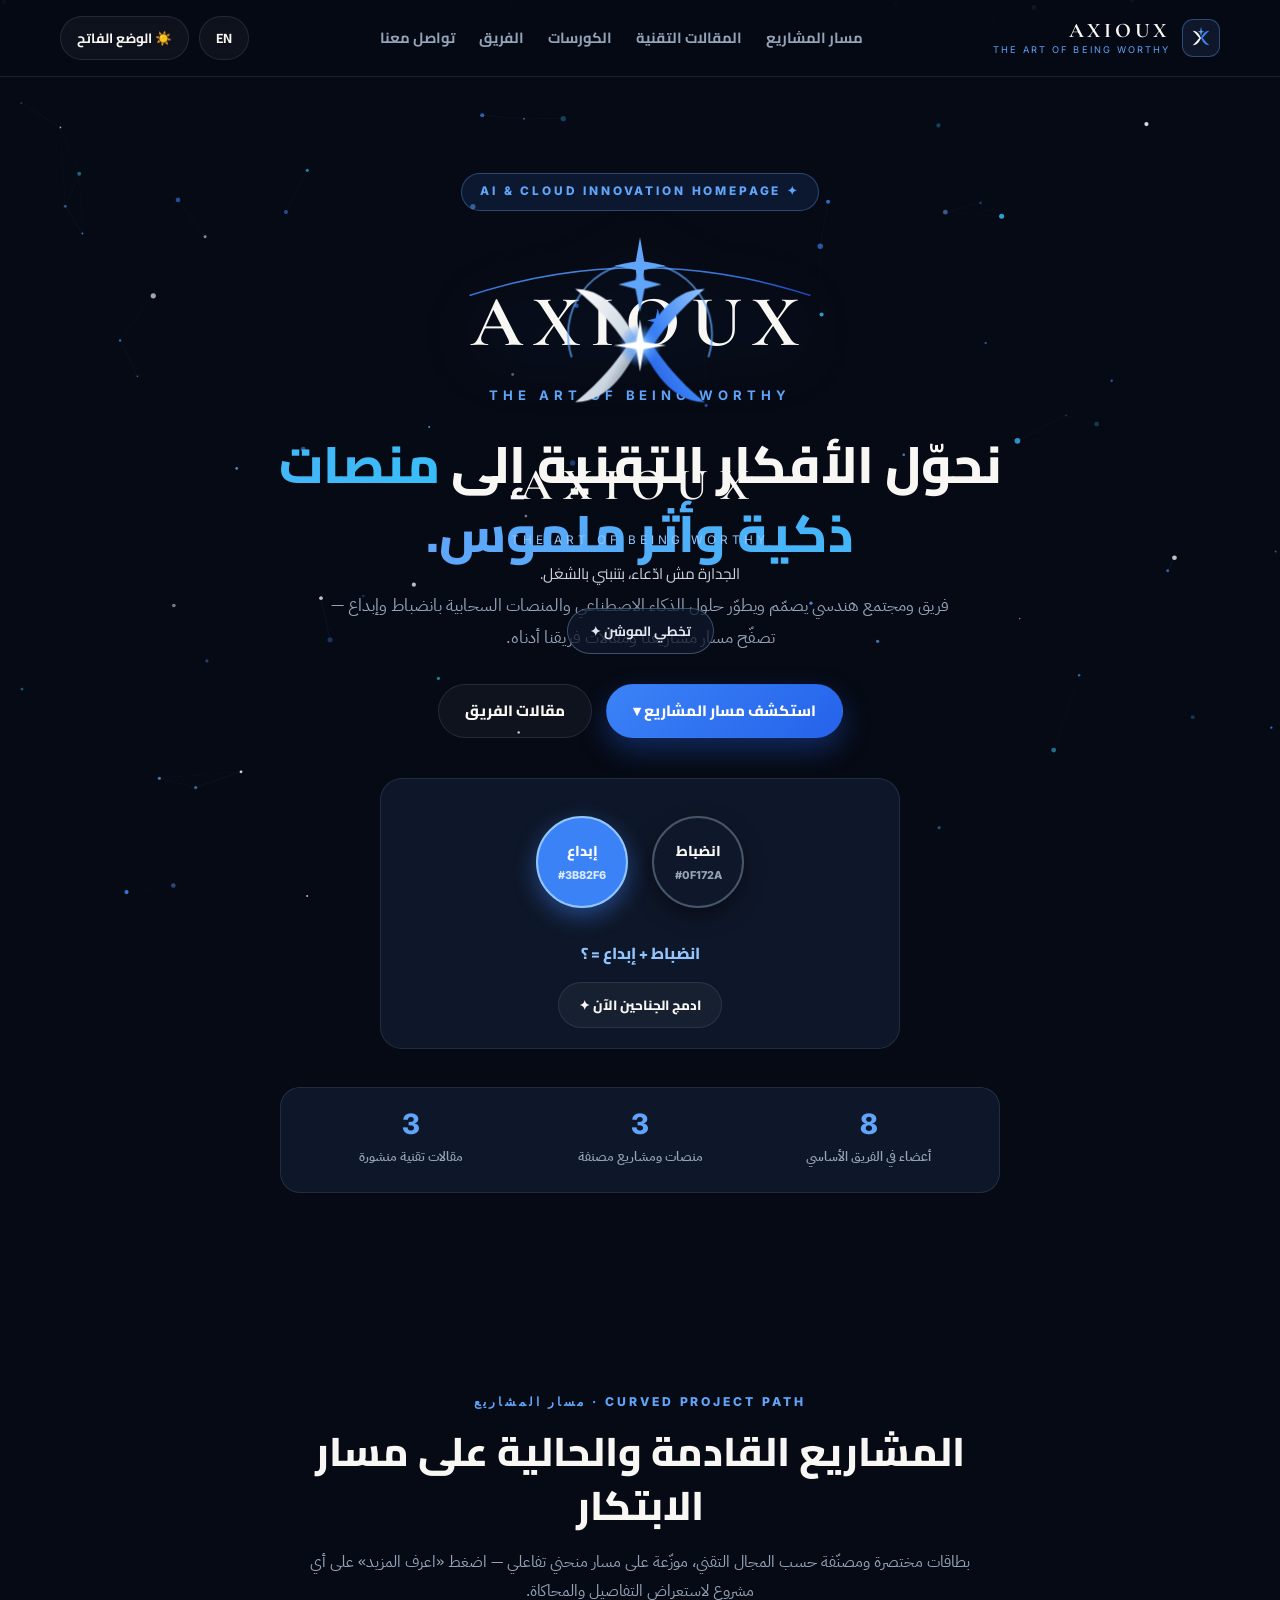
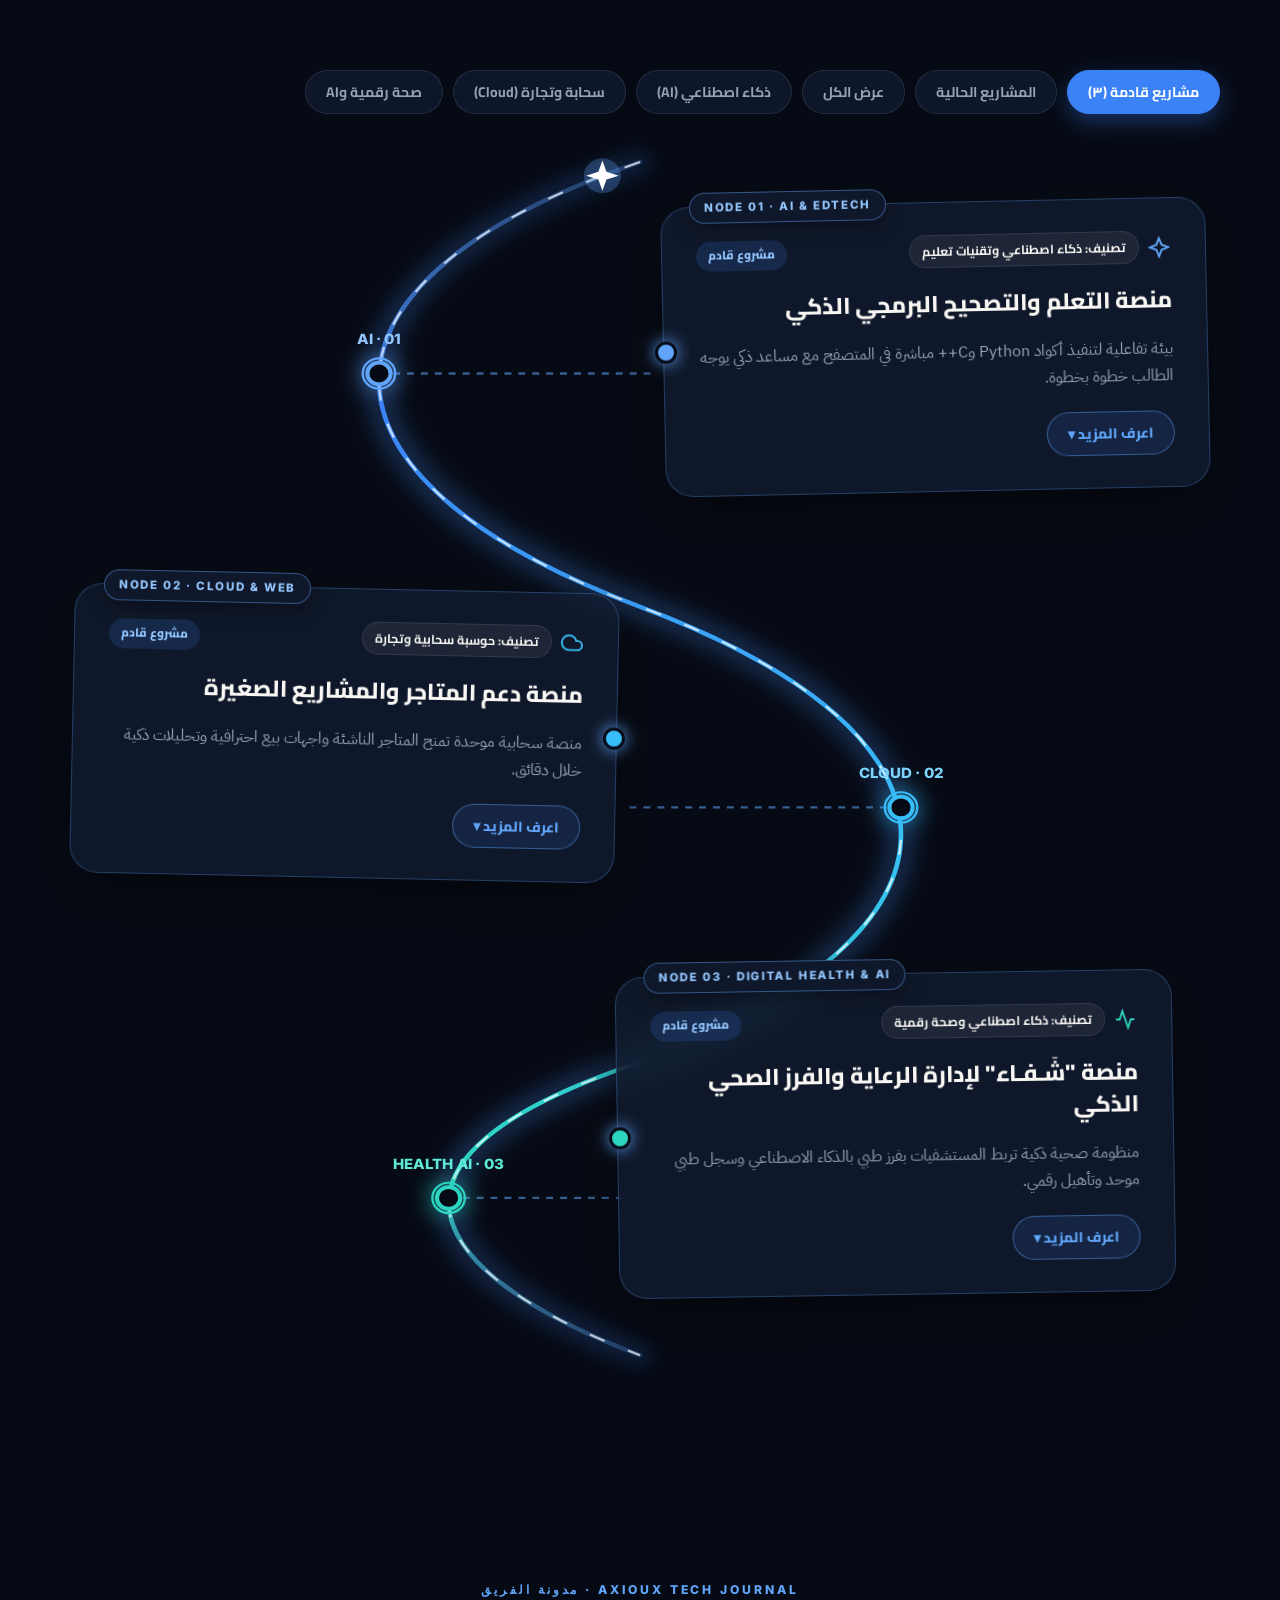
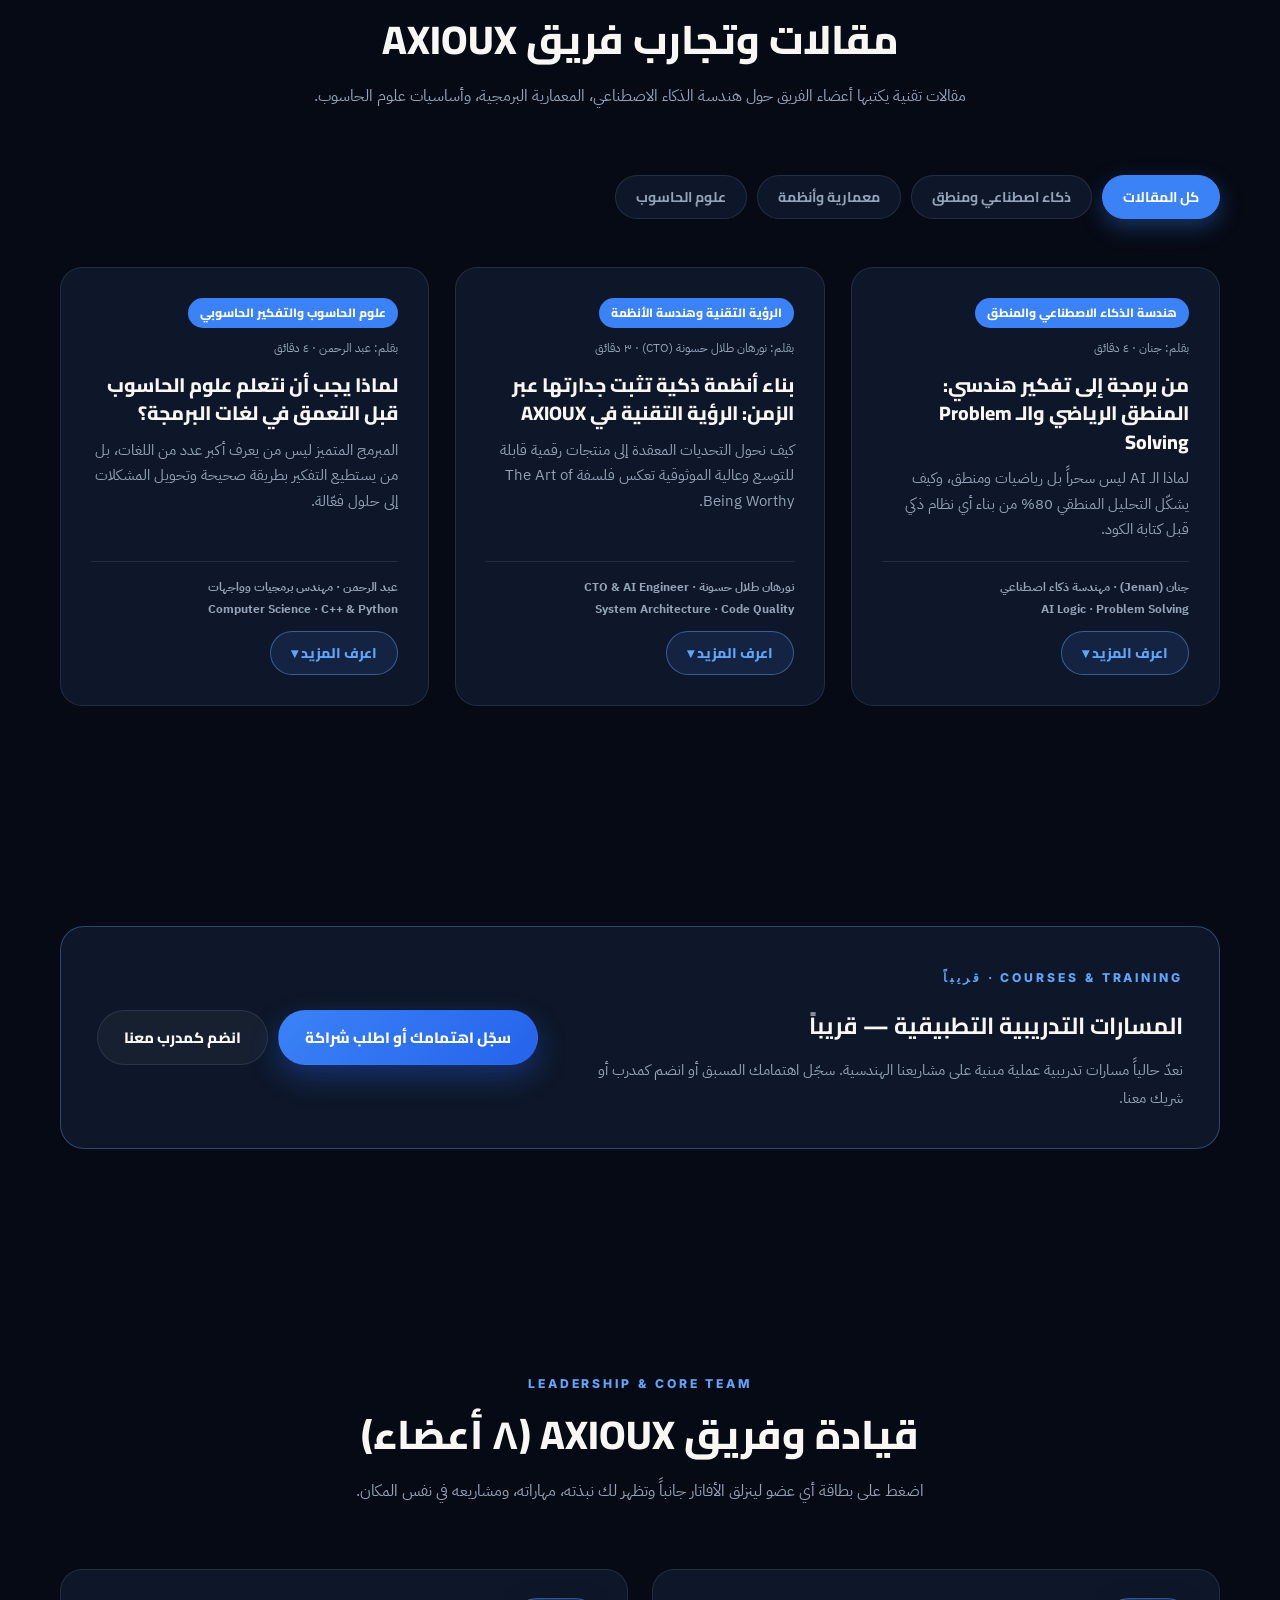
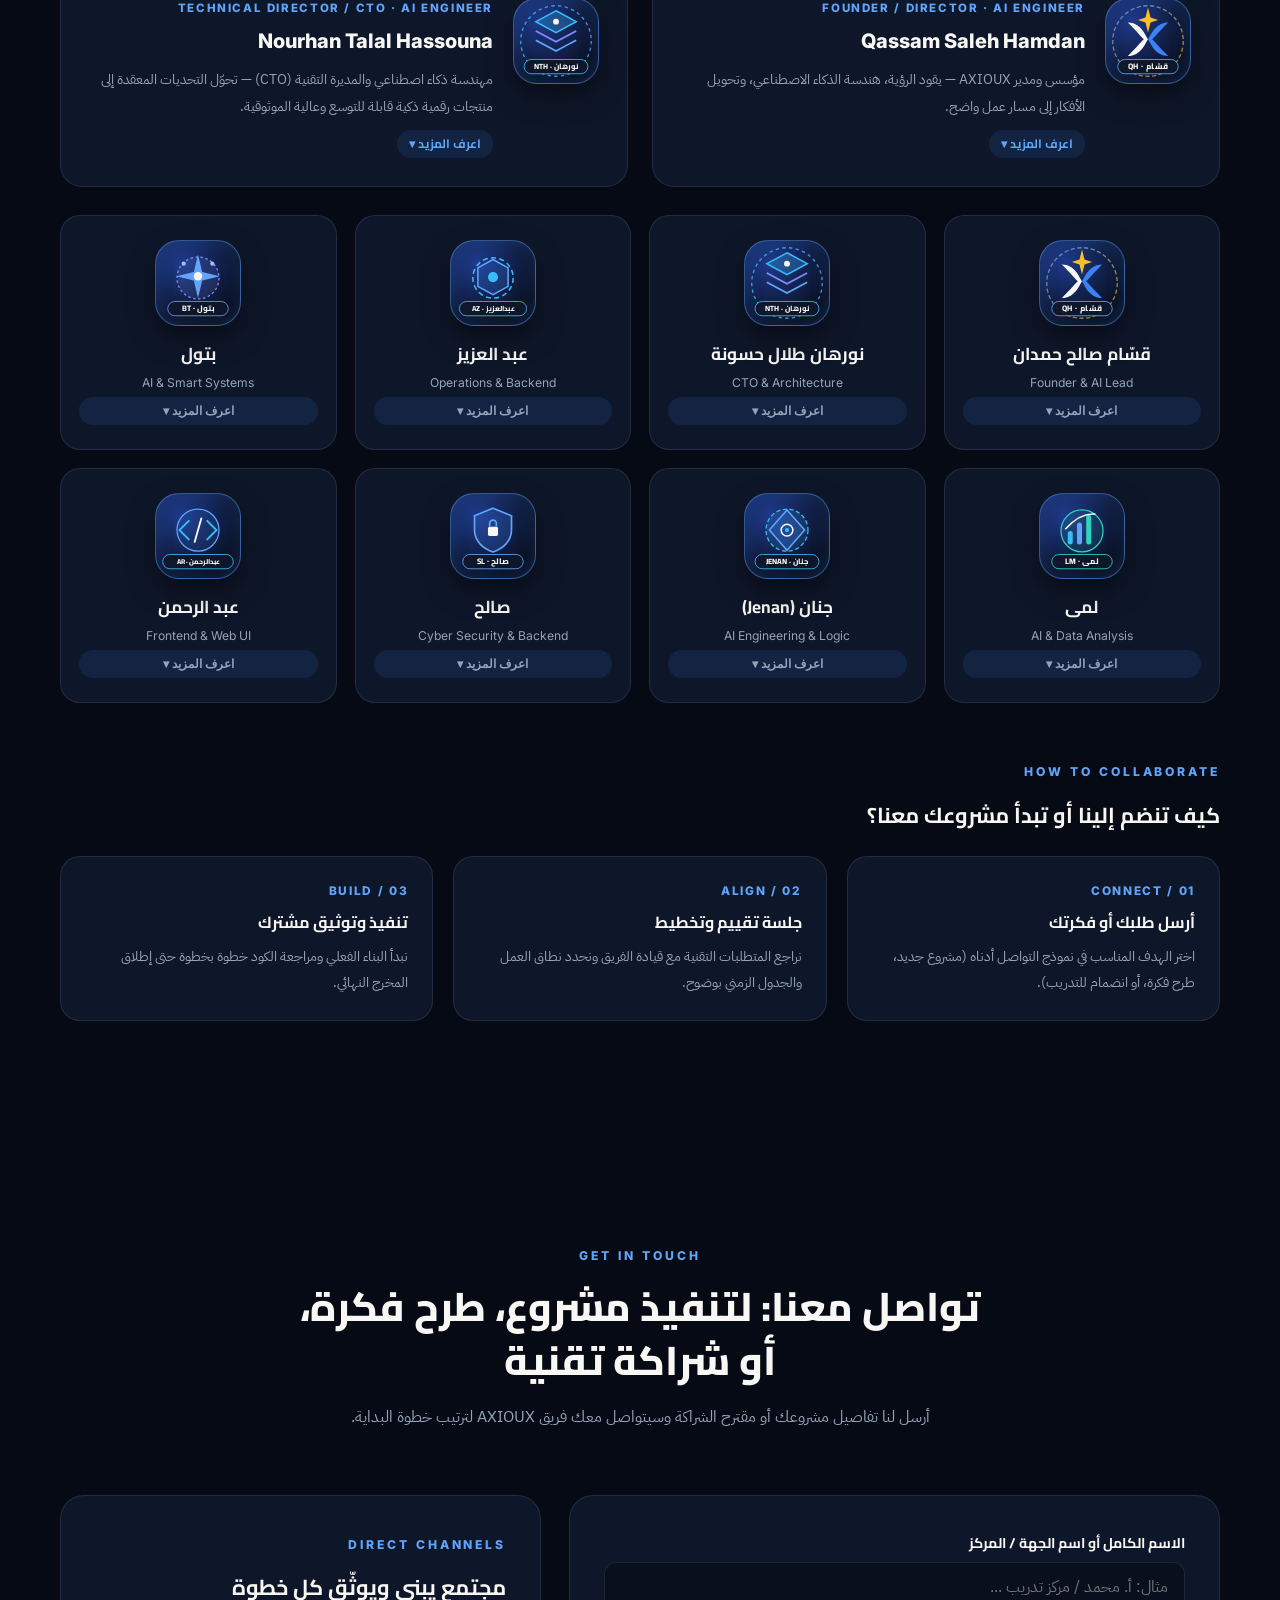
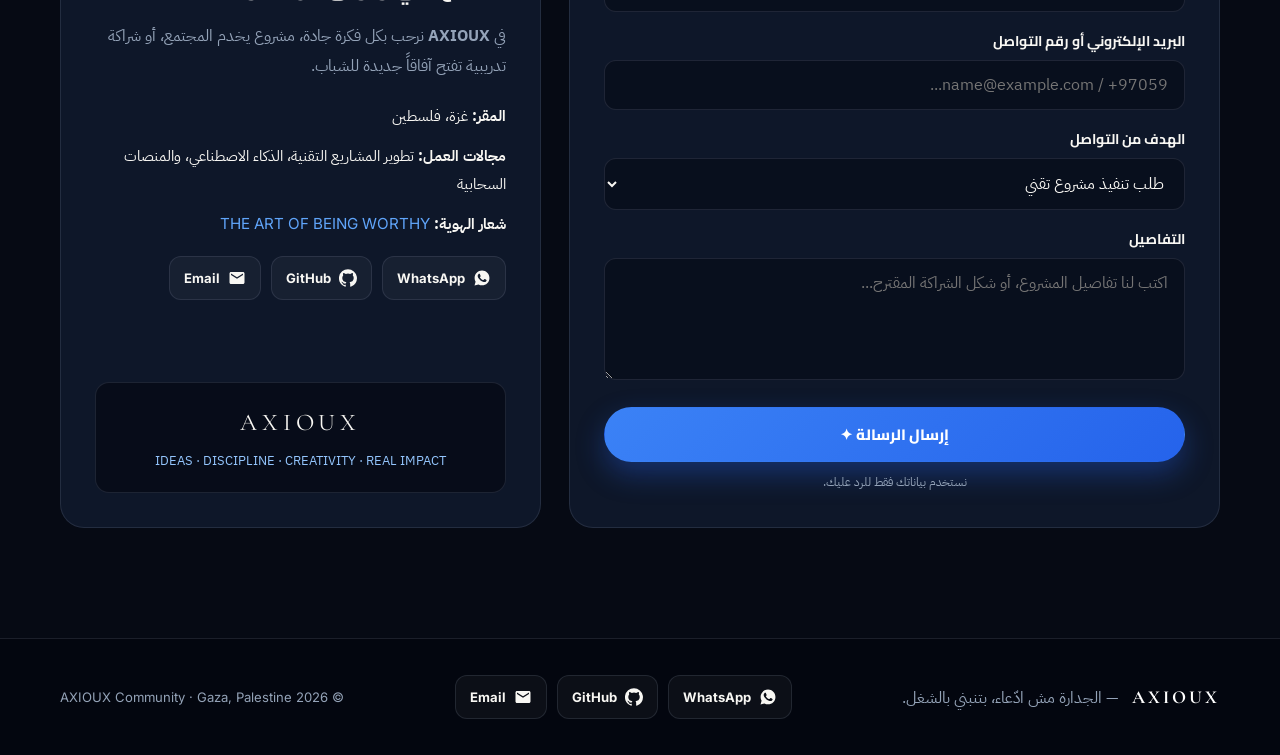
==== commit e3124e14: "Add files via upload" ====
--- a/index.html
+++ b/index.html
@@ -6,15 +6,15 @@
 <title>AXIOUX — The Art of Being Worthy | الصفحة الرئيسية</title>
 <meta name="description" id="metaDescription" content="AXIOUX مجتمع وفريق تقني يبني منصات الذكاء الاصطناعي والأنظمة السحابية، ويوثّق المعرفة الهندسية — لأن الجدارة بتنبني بالشغل.">
 <meta name="theme-color" content="#070B14">
-<link rel="canonical" id="canonicalLink" href="https://axioux.com/">
+<link rel="canonical" id="canonicalLink" href="https://axioux.github.io/">
 
 <!-- Open Graph / Social Sharing -->
 <meta property="og:type" content="website">
 <meta property="og:site_name" content="AXIOUX">
 <meta property="og:title" id="ogTitle" content="AXIOUX — The Art of Being Worthy">
 <meta property="og:description" id="ogDescription" content="مجتمع تقني يبني، يراجع، يوثّق، ويطوّر مشاريع عملية في الذكاء الاصطناعي والأنظمة السحابية.">
-<meta property="og:url" id="ogUrl" content="https://axioux.com/">
-<meta property="og:image" id="ogImage" content="https://axioux.com/assets/og.png">
+<meta property="og:url" id="ogUrl" content="https://axioux.github.io/">
+<meta property="og:image" id="ogImage" content="https://axioux.github.io/assets/og.png">
 <meta property="og:image:width" content="1200">
 <meta property="og:image:height" content="630">
 
@@ -22,7 +22,7 @@
 <meta name="twitter:card" content="summary_large_image">
 <meta name="twitter:title" id="twTitle" content="AXIOUX — The Art of Being Worthy">
 <meta name="twitter:description" id="twDescription" content="مجتمع تقني يبني منصات الذكاء الاصطناعي والأنظمة السحابية — الجدارة بتنبني بالشغل.">
-<meta name="twitter:image" id="twImage" content="https://axioux.com/assets/og.png">
+<meta name="twitter:image" id="twImage" content="https://axioux.github.io/assets/og.png">
 
 <!-- Inline SVG Favicon built from butterfly-wing X paths on #0F172A rounded square -->
 <link rel="icon" type="image/svg+xml" href="data:image/svg+xml,%3Csvg xmlns='http://www.w3.org/2000/svg' viewBox='0 0 100 100'%3E%3Crect width='100' height='100' rx='22' fill='%230F172A'/%3E%3Cpath d='M18 22 C38 22, 46 42, 50 50 C46 58, 38 78, 18 78 C32 66, 38 56, 44 50 C38 44, 32 34, 18 22 Z' fill='%23F8F7F3'/%3E%3Cpath d='M82 22 C62 22, 54 42, 50 50 C54 58, 62 78, 82 78 C68 66, 62 56, 56 50 C62 44, 68 34, 82 22 Z' fill='%233B82F6'/%3E%3Cpath d='M50 8 L53 23 L62 26 L53 29 L50 44 L47 29 L38 26 L47 23 Z' fill='%2360A5FA'/%3E%3C/svg%3E">
@@ -35,8 +35,8 @@
   "name": "AXIOUX",
   "alternateName": "AXIOUX — The Art of Being Worthy",
   "description": "Technology community and engineering team building AI platforms, cloud systems, and documented technical education.",
-  "url": "https://axioux.com/",
-  "logo": "https://axioux.com/assets/og.png",
+  "url": "https://axioux.github.io/",
+  "logo": "https://axioux.github.io/assets/og.png",
   "address": {
     "@type": "PostalAddress",
     "addressLocality": "Gaza",
@@ -2640,15 +2640,15 @@
 <script>
 (function(){
   const SITE_CONFIG = {
-    SITE_URL: "",
-    WHATSAPP_NUMBER: "",
+    SITE_URL: "https://axioux.github.io",
+    WHATSAPP_NUMBER: "970592483442",
     WHATSAPP_COMMUNITY_LINK: "",
     INSTAGRAM_URL: "",
     TELEGRAM_URL: "",
     LINKEDIN_URL: "",
-    GITHUB_URL: "",
-    CONTACT_EMAIL: "",
-    WEB3FORMS_ACCESS_KEY: "",
+    GITHUB_URL: "https://github.com/axioux",
+    CONTACT_EMAIL: "axiouxai@gmail.com",
+    WEB3FORMS_ACCESS_KEY: "09f1c054-94d6-4346-b026-1c21bd6de47d",
     CLOUDFLARE_ANALYTICS_TOKEN: "",
     PROJECT_LINKS: {
       p1: { demo: "", github: "" },
@@ -2656,7 +2656,7 @@
       p3: { demo: "", github: "" }
     },
     TEAM_LINKS: {
-      qassam:      { photo: "", linkedin: "", github: "" },
+      qassam:      { photo: "", linkedin: "", github: "https://github.com/qassam-hue" },
       nourhan:     { photo: "", linkedin: "", github: "" },
       abdulaziz:   { photo: "", linkedin: "", github: "" },
       batool:      { photo: "", linkedin: "", github: "" },
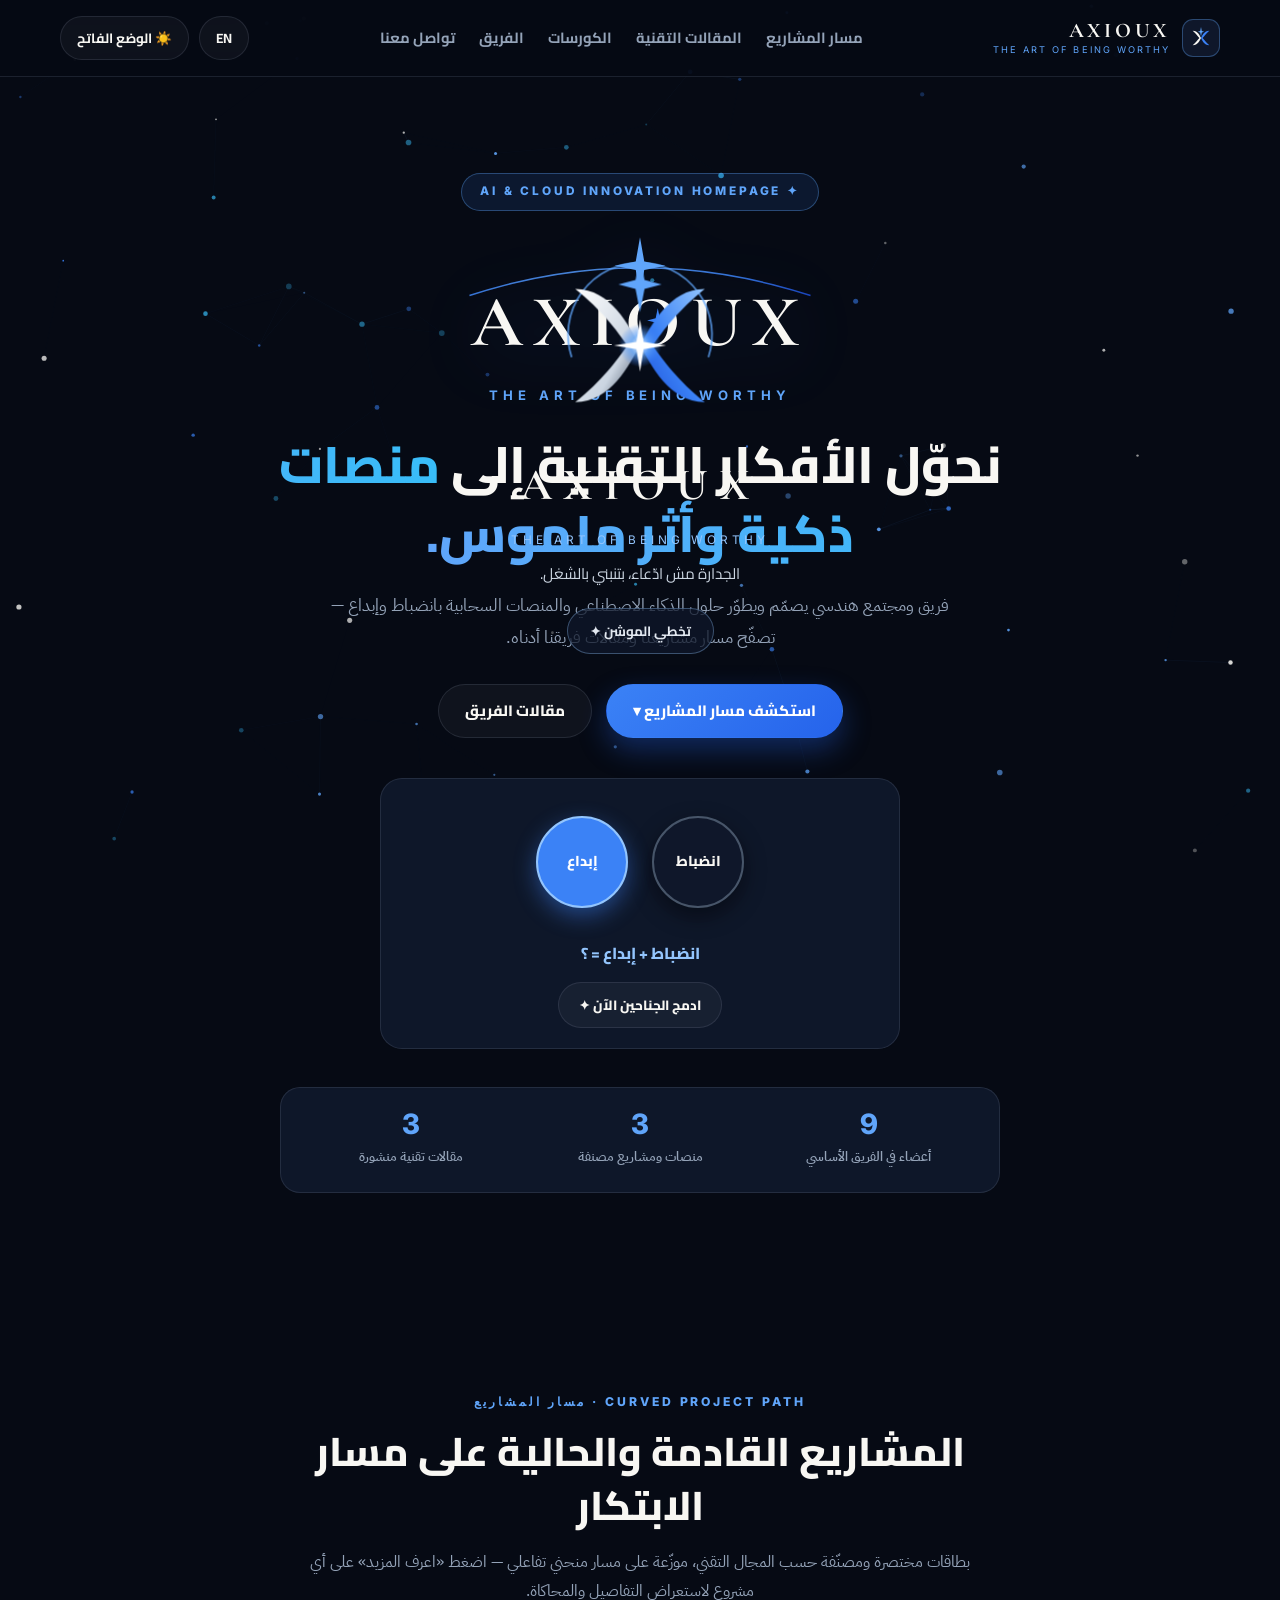
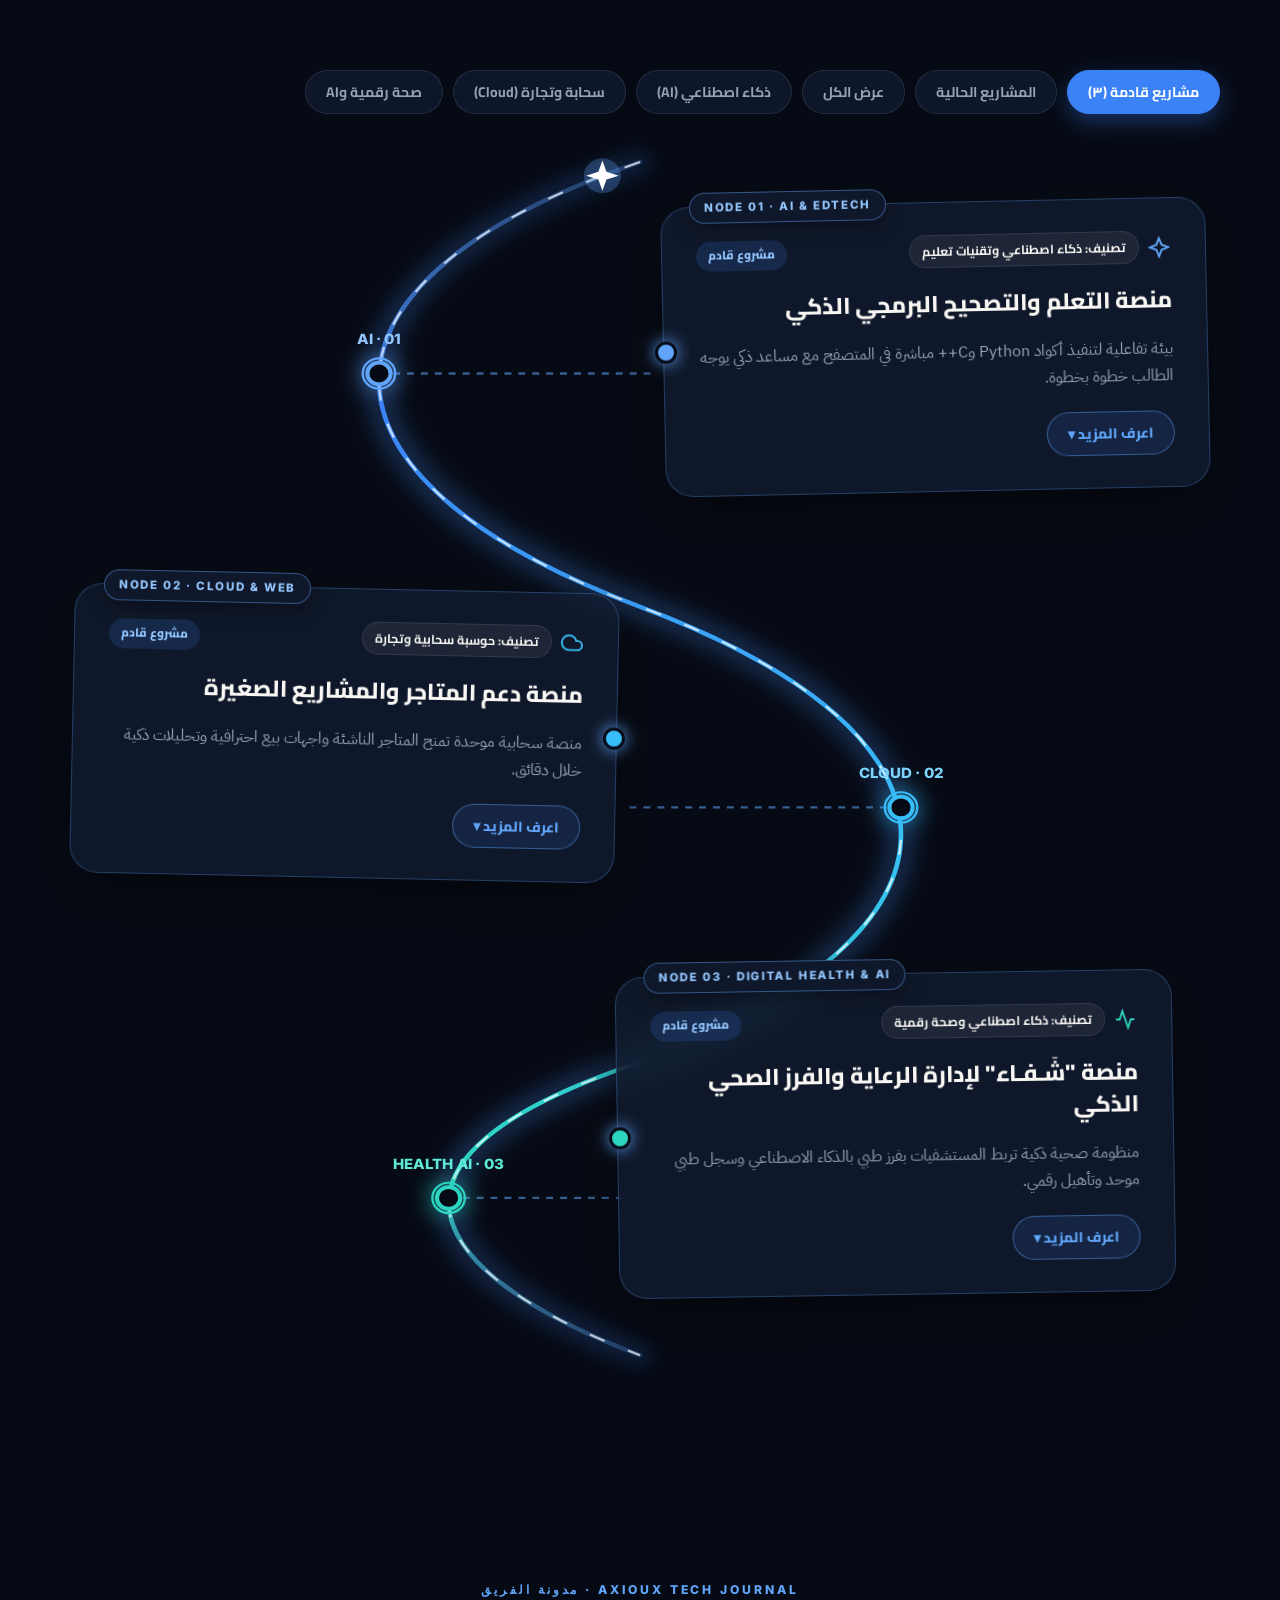
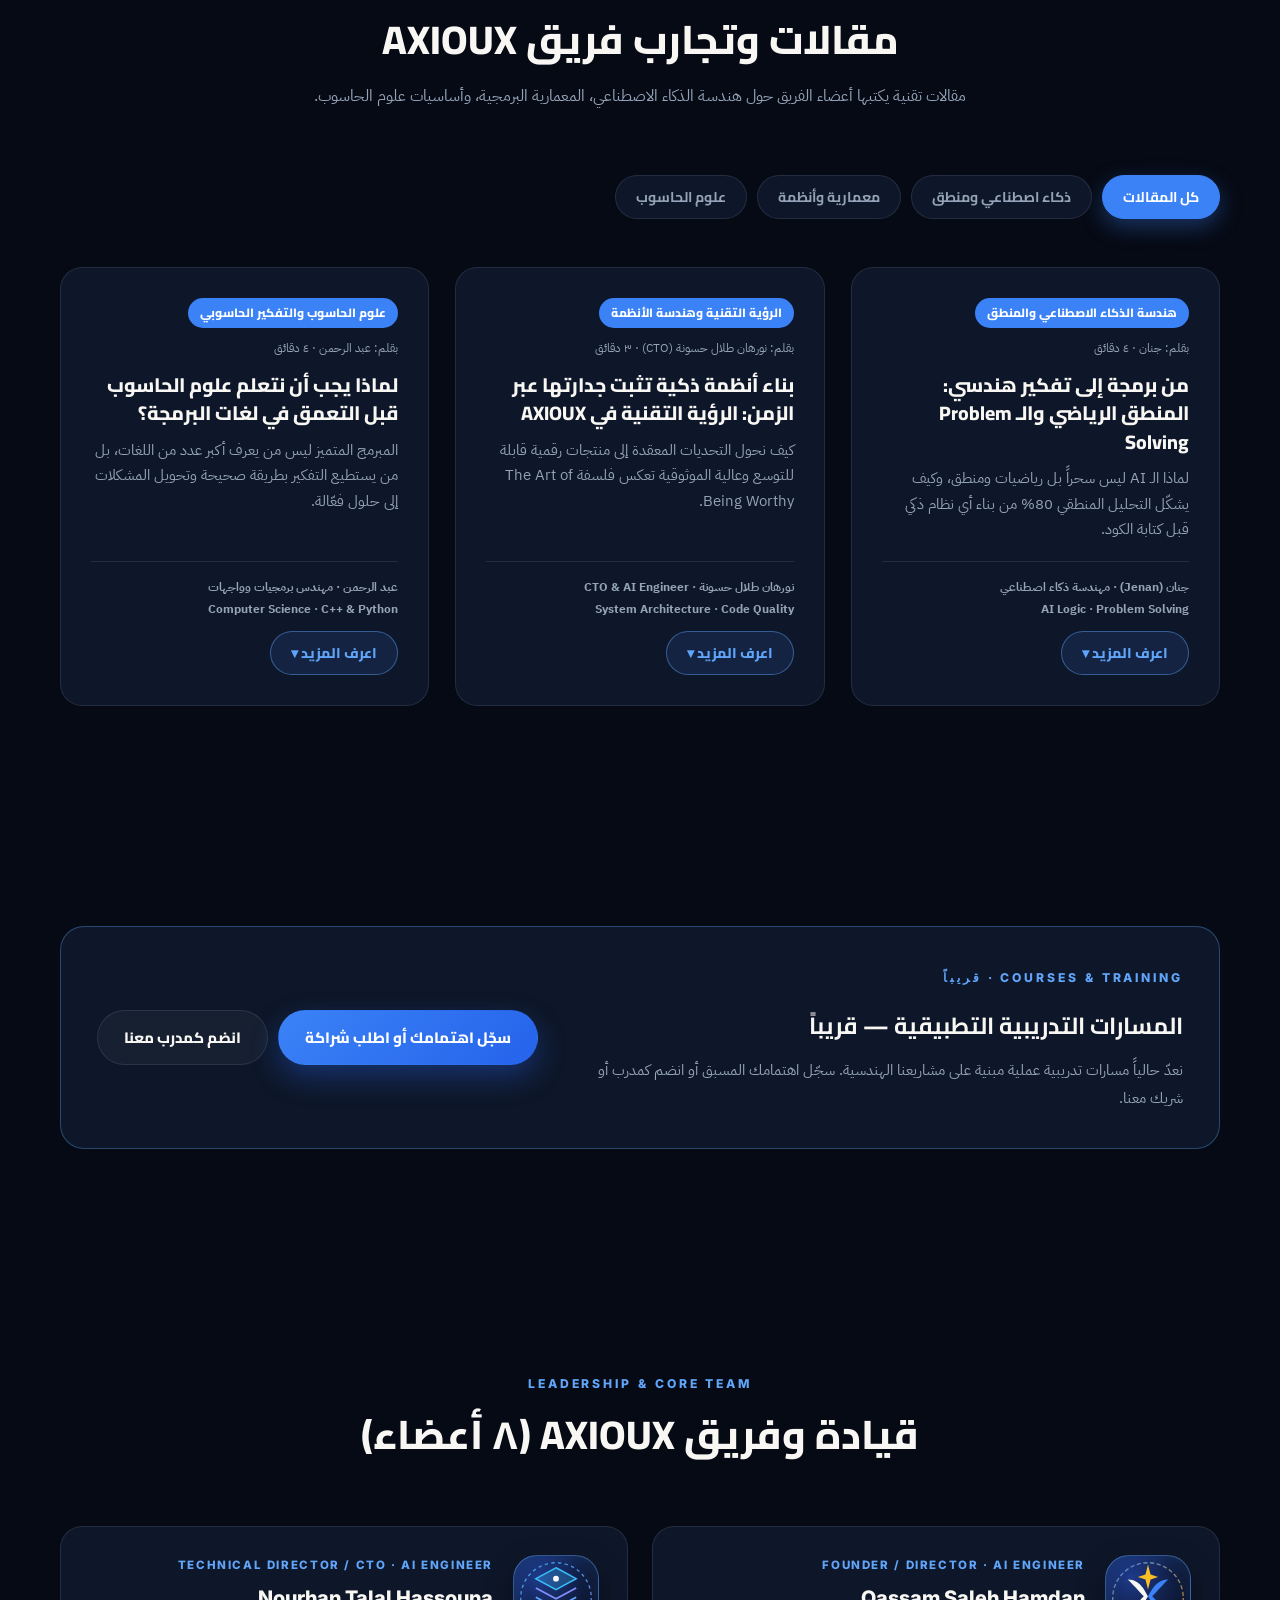
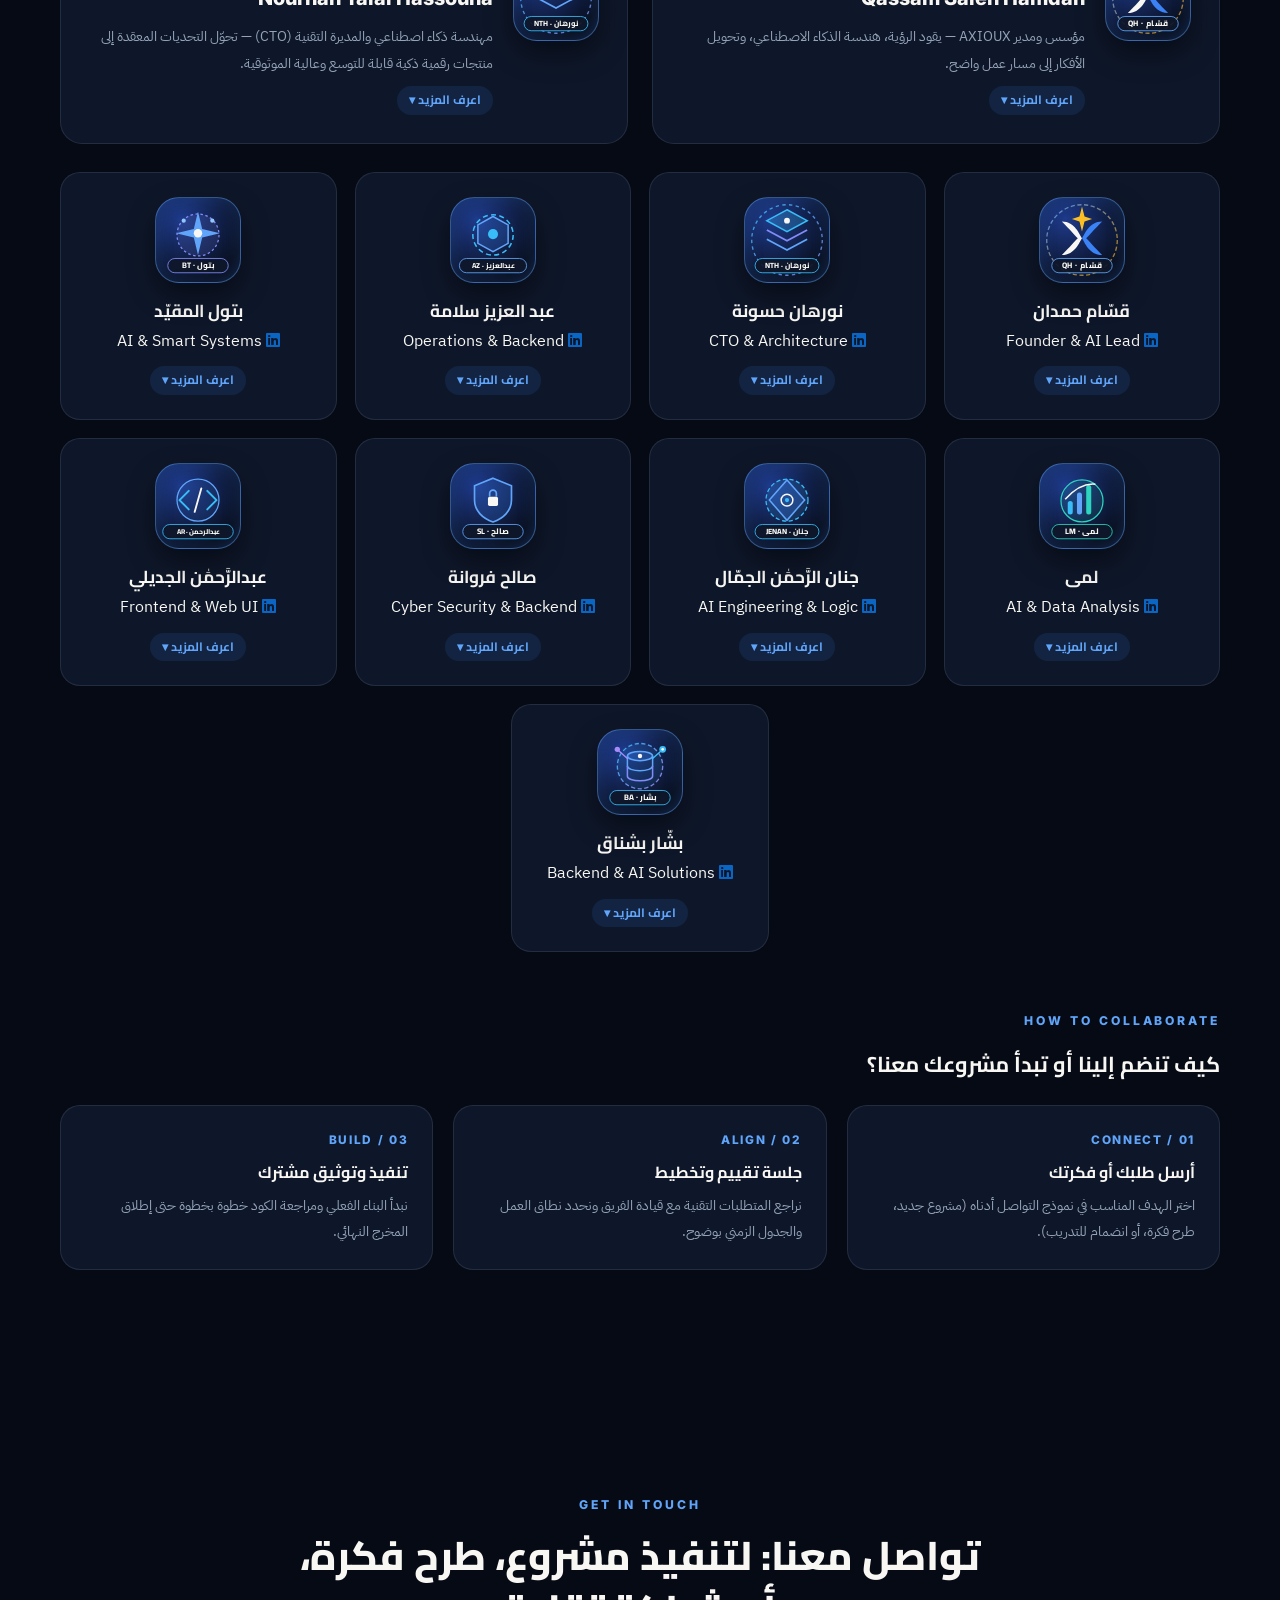
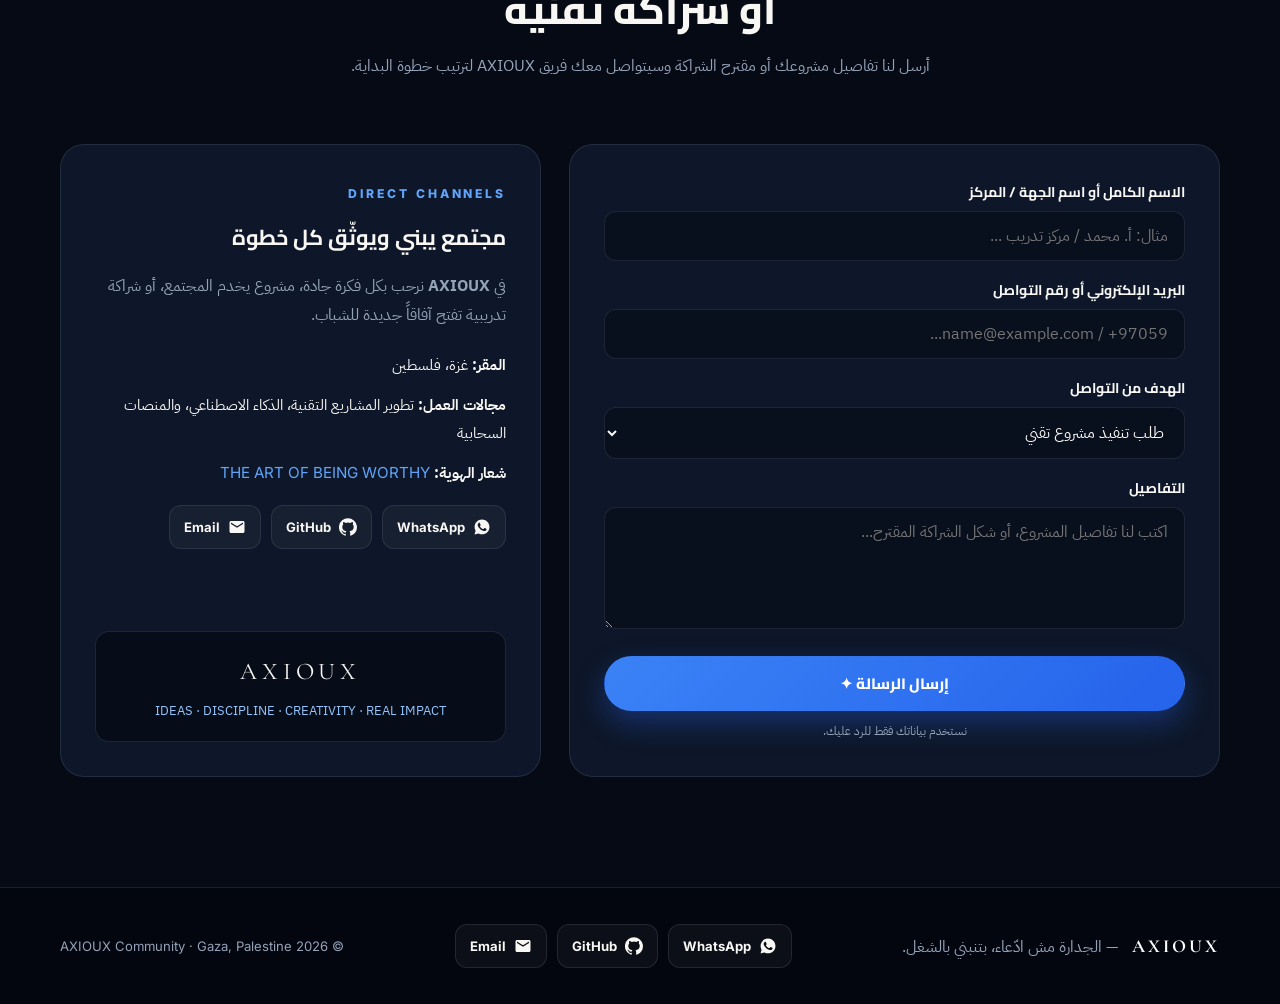
==== commit 08dc54a2: "Update index.html .تم إضافة اسم عضو جديد .تم حذف بعض النصوص الغير لازمة تم تعديل ألية عرض معلومات ال" ====
--- a/index.html
+++ b/index.html
@@ -7,6 +7,8 @@
 <meta name="description" id="metaDescription" content="AXIOUX مجتمع وفريق تقني يبني منصات الذكاء الاصطناعي والأنظمة السحابية، ويوثّق المعرفة الهندسية — لأن الجدارة بتنبني بالشغل.">
 <meta name="theme-color" content="#070B14">
 <link rel="canonical" id="canonicalLink" href="https://axioux.github.io/">
+<link rel="stylesheet" href="https://cdnjs.cloudflare.com/ajax/libs/font-awesome/6.5.1/css/all.min.css">
+
 
 <!-- Open Graph / Social Sharing -->
 <meta property="og:type" content="website">
@@ -505,7 +507,40 @@
     color: var(--blue-light);
     margin-top: -10px;
   }
-
+.icon-AXIOUS .path1:before {
+  content: "\e913";
+  color: #080f23;
+}
+.icon-AXIOUS .path2:before {
+  content: "\e914";
+  color: #000;
+  margin-left: -1em;
+}
+.icon-AXIOUS .path3:before {
+  content: "\e915";
+  color: #e3ebf8;
+  margin-left: -1em;
+}
+.icon-AXIOUS .path4:before {
+  content: "\e916";
+  color: #e3ebf8;
+  margin-left: -1em;
+}
+.icon-AXIOUS .path5:before {
+  content: "\e917";
+  color: #000;
+  margin-left: -1em;
+}
+.icon-AXIOUS .path6:before {
+  content: "\e918";
+  color: #000;
+  margin-left: -1em;
+}
+.icon-AXIOUS .path7:before {
+  content: "\e919";
+  color: #e3ebf8;
+  margin-left: -1em;
+}
   .hero-title-ar {
     font-family: var(--arabic-head);
     font-size: clamp(2rem, 4.2vw, 3.2rem);
@@ -1434,8 +1469,18 @@
     text-align: center;
     cursor: pointer;
     transition: all 0.35s cubic-bezier(0.22, 1, 0.36, 1);
-  }
-
+    
+  }
+  /* bashar🎻 */
+.member-card.member-card--center {
+  grid-column: 2 / 4;
+  justify-self: center;
+  width: calc((100% - 3 * 18px) / 2);
+}
+/* bashar🎻 */
+.member-card.member-card--center.expanded {
+  width: auto;
+}
   .member-card .member-avatar-circle {
     margin: 0 auto 12px;
   }
@@ -1447,13 +1492,33 @@
     color: var(--text-main);
   }
 
-  .member-card span {
-    display: block;
-    font-family: var(--latin);
-    font-size: 0.76rem;
-    color: var(--text-muted);
-    margin-top: 2px;
-  }
+ 
+.member-name {
+  display: flex;
+  align-items: center;    
+  justify-content: center;
+  gap: 8px;              
+}
+
+
+.linkedin-link {
+  display: inline-flex;
+  align-items: center;
+  text-decoration: none;
+}
+
+
+.fa-linkedin {
+  color: #0a66c2;
+  font-size: 1rem;   
+  transition: transform 0.2s ease, color 0.2s ease;
+}
+
+.fa-linkedin:hover {
+  color: #004182;
+  transform: scale(1.15); 
+  cursor: pointer;
+}
 
   .member-click-hint {
     display: inline-block;
@@ -1474,16 +1539,48 @@
     box-shadow: 0 18px 38px rgba(59, 130, 246, 0.16);
   }
 
-  .member-inline-drawer {
+.member-card {
+  position: relative;
+}
+
+
+.member-card.expanded {
+  z-index: 30;
+  border-color: var(--blue-light);
+  box-shadow: 0 18px 38px rgba(59, 130, 246, 0.22);
+}
+
+
+.member-inline-drawer {
+  display: none;
+  position: absolute;
+  top: calc(100% + 10px);
+  left: 0;
+  right: 0;
+  max-height: 320px;
+  overflow-y: auto;
+  padding: 16px;
+  background: #0d1730;            
+  border: 1px solid var(--blue-light);
+  border-radius: 16px;
+  box-shadow: 0 20px 40px rgba(0, 0, 0, 0.5);
+  text-align: start;
+  cursor: default;
+}
+
+.member-card.expanded .member-inline-drawer {
+  display: block;
+}
+  /* .member-inline-drawer {
     display: none;
     width: 100%;
     margin-top: 14px;
     padding-top: 14px;
     border-top: 1px dashed var(--border-subtle);
     text-align: start;
-  }
-
-  .member-card.expanded {
+  } */
+
+  /* .member-card.expanded {
     grid-column: 1 / -1;
     display: flex;
     flex-direction: row;
@@ -1492,23 +1589,25 @@
     text-align: start;
     padding: 28px;
     border-color: var(--blue-light);
-  }
-
-  .member-card.expanded .member-avatar-circle {
+  } */
+
+
+
+  /* .member-card.expanded .member-avatar-circle {
     margin: 0;
     width: 86px;
     height: 86px;
-  }
-
-  .member-card.expanded .member-main-wrap {
+  } */
+
+  /* .member-card.expanded .member-main-wrap {
     flex: 1;
     min-width: 0;
-  }
-
+  } */
+/* 
   .member-card.expanded .member-inline-drawer,
   .leader-card.expanded .member-inline-drawer {
     display: block;
-  }
+  } */
 
   .leader-card.expanded {
     grid-column: 1 / -1;
@@ -1944,11 +2043,11 @@
         <div class="wings-stage" id="wingsStage">
           <div class="wing-circle wing-discipline" id="wingDiscipline">
             <span data-i18n="wing_disc">انضباط</span>
-            <small style="font-family: var(--latin); font-size: 0.68rem; color: #94A3B8;">#0F172A</small>
+            <!-- <small style="font-family: var(--latin); font-size: 0.68rem; color: #94A3B8;">#0F172A</small> -->
           </div>
           <div class="wing-circle wing-creativity" id="wingCreativity">
             <span data-i18n="wing_creat">إبداع</span>
-            <small style="font-family: var(--latin); font-size: 0.68rem; color: #DBEAFE;">#3B82F6</small>
+            <!-- <small style="font-family: var(--latin); font-size: 0.68rem; color: #DBEAFE;">#3B82F6</small> -->
           </div>
           <div class="spark-center">
             <svg width="96" height="96" viewBox="0 0 120 120">
@@ -2420,7 +2519,7 @@
       <div class="section-header">
         <span class="eyebrow">LEADERSHIP &amp; CORE TEAM</span>
         <h2 data-i18n="team_heading">قيادة وفريق AXIOUX (٨ أعضاء)</h2>
-        <p data-i18n="team_sub">اضغط على بطاقة أي عضو لينزلق الأفاتار جانباً وتظهر لك نبذته، مهاراته، ومشاريعه في نفس المكان.</p>
+        <!-- <p data-i18n="team_sub">اضغط على بطاقة أي عضو لينزلق الأفاتار جانباً وتظهر لك نبذته، مهاراته، ومشاريعه في نفس المكان.</p> -->
       </div>
 
       <div class="leadership-row">
@@ -2451,8 +2550,11 @@
         <div class="member-card team-interactive-card" data-member-id="qassam" tabindex="0" role="button" aria-expanded="false">
           <div class="member-avatar-circle" data-avatar-box="qassam">QH</div>
           <div class="member-main-wrap">
-            <strong data-i18n="m_qassam">قسّام صالح حمدان</strong>
-            <span>Founder &amp; AI Lead</span>
+            <strong data-i18n="m_qassam">قسّام حمدان</strong>
+            <a style="text-decoration: none;" href="https://www.linkedin.com/in/qassam-hamdan-ai/" target="_blank">
+            <i class="fa-brands fa-linkedin"></i>
+            </a>
+             <span>Founder &amp; AI Lead</span>
             <span class="member-click-hint" data-i18n="member_view_short">اعرف المزيد ▾</span>
             <div class="member-inline-drawer" data-member-drawer="qassam"></div>
           </div>
@@ -2460,7 +2562,10 @@
         <div class="member-card team-interactive-card" data-member-id="nourhan" tabindex="0" role="button" aria-expanded="false">
           <div class="member-avatar-circle" data-avatar-box="nourhan">NTH</div>
           <div class="member-main-wrap">
-            <strong data-i18n="m_nourhan">نورهان طلال حسونة</strong>
+            <strong data-i18n="m_nourhan">نورهان حسونة</strong>
+            <a style="text-decoration: none;" href="https://www.linkedin.com/in/nourhan-hassouna-aa11463ab?utm_source=share_via&utm_content=profile&utm_medium=member_android" target="_blank">
+            <i class="fa-brands fa-linkedin"></i>
+            </a>
             <span>CTO &amp; Architecture</span>
             <span class="member-click-hint" data-i18n="member_view_short">اعرف المزيد ▾</span>
             <div class="member-inline-drawer" data-member-drawer="nourhan"></div>
@@ -2469,7 +2574,10 @@
         <div class="member-card team-interactive-card" data-member-id="abdulaziz" tabindex="0" role="button" aria-expanded="false">
           <div class="member-avatar-circle" data-avatar-box="abdulaziz">AZ</div>
           <div class="member-main-wrap">
-            <strong data-i18n="m_abdulaziz">عبد العزيز</strong>
+            <strong data-i18n="m_abdulaziz">عبد العزيز سلامة</strong>
+            <a style="text-decoration: none;" href="........" target="_blank">
+            <i class="fa-brands fa-linkedin"></i>
+            </a>
             <span>Operations &amp; Backend</span>
             <span class="member-click-hint" data-i18n="member_view_short">اعرف المزيد ▾</span>
             <div class="member-inline-drawer" data-member-drawer="abdulaziz"></div>
@@ -2478,7 +2586,10 @@
         <div class="member-card team-interactive-card" data-member-id="batool" tabindex="0" role="button" aria-expanded="false">
           <div class="member-avatar-circle" data-avatar-box="batool">BT</div>
           <div class="member-main-wrap">
-            <strong data-i18n="m_batool">بتول</strong>
+            <strong data-i18n="m_batool"> بتول المقيّد</strong>
+            <a style="text-decoration: none;" href="........" target="_blank">
+            <i class="fa-brands fa-linkedin"></i>
+            </a>
             <span>AI &amp; Smart Systems</span>
             <span class="member-click-hint" data-i18n="member_view_short">اعرف المزيد ▾</span>
             <div class="member-inline-drawer" data-member-drawer="batool"></div>
@@ -2488,6 +2599,9 @@
           <div class="member-avatar-circle" data-avatar-box="lama">LM</div>
           <div class="member-main-wrap">
             <strong data-i18n="m_lama">لمى</strong>
+            <a style="text-decoration: none;" href="........" target="_blank">
+            <i class="fa-brands fa-linkedin"></i>
+            </a>
             <span>AI &amp; Data Analysis</span>
             <span class="member-click-hint" data-i18n="member_view_short">اعرف المزيد ▾</span>
             <div class="member-inline-drawer" data-member-drawer="lama"></div>
@@ -2496,7 +2610,11 @@
         <div class="member-card team-interactive-card" data-member-id="jinan" tabindex="0" role="button" aria-expanded="false">
           <div class="member-avatar-circle" data-avatar-box="jinan">JN</div>
           <div class="member-main-wrap">
-            <strong data-i18n="m_jinan">جنان (Jenan)</strong>
+            <strong data-i18n="m_jinan">جنان الرَّحمَٰن الجمّال</strong>
+            
+            <a style="text-decoration: none;" href="https://www.linkedin.com/in/jenan-alrahman-aljammal-9b3207417?utm_source=share_via&utm_content=profile&utm_medium=member_android" target="_blank">
+            <i class="fa-brands fa-linkedin"></i>
+            </a>
             <span>AI Engineering &amp; Logic</span>
             <span class="member-click-hint" data-i18n="member_view_short">اعرف المزيد ▾</span>
             <div class="member-inline-drawer" data-member-drawer="jinan"></div>
@@ -2505,7 +2623,10 @@
         <div class="member-card team-interactive-card" data-member-id="saleh" tabindex="0" role="button" aria-expanded="false">
           <div class="member-avatar-circle" data-avatar-box="saleh">SL</div>
           <div class="member-main-wrap">
-            <strong data-i18n="m_saleh">صالح</strong>
+            <strong data-i18n="m_saleh">صالح فروانة</strong>
+            <a style="text-decoration: none;" href="https://www.linkedin.com/in/sameh-fer-385a74394/" target="_blank">
+            <i class="fa-brands fa-linkedin"></i>
+            </a>
             <span>Cyber Security &amp; Backend</span>
             <span class="member-click-hint" data-i18n="member_view_short">اعرف المزيد ▾</span>
             <div class="member-inline-drawer" data-member-drawer="saleh"></div>
@@ -2514,12 +2635,27 @@
         <div class="member-card team-interactive-card" data-member-id="abdelrahman" tabindex="0" role="button" aria-expanded="false">
           <div class="member-avatar-circle" data-avatar-box="abdelrahman">AR</div>
           <div class="member-main-wrap">
-            <strong data-i18n="m_abdelrahman">عبد الرحمن</strong>
+            <strong data-i18n="m_abdelrahman">عبدالرَّحمَٰن الجديلي</strong>           
+            <a style="text-decoration: none;" href="........" target="_blank">
+            <i class="fa-brands fa-linkedin"></i>
+            </a>
             <span>Frontend &amp; Web UI</span>
             <span class="member-click-hint" data-i18n="member_view_short">اعرف المزيد ▾</span>
             <div class="member-inline-drawer" data-member-drawer="abdelrahman"></div>
           </div>
         </div>
+        <div class="member-card member-card--center team-interactive-card" data-member-id="bashar" tabindex="0" role="button" aria-expanded="false">
+        <div class="member-avatar-circle" data-avatar-box="bashar">BA</div>
+        <div class="member-main-wrap">
+          <strong data-i18n="m_bashar">بشّار بشناق</strong>
+          <a style="text-decoration: none;" href="........" target="_blank">
+          <i class="fa-brands fa-linkedin"></i>
+          </a>
+          <span>Backend &amp; AI Solutions</span>
+          <span class="member-click-hint" data-i18n="member_view_short">اعرف المزيد ▾</span>
+          <div class="member-inline-drawer" data-member-drawer="bashar"></div>
+        </div>
+      </div>
       </div>
 
       <div style="margin-top: 54px;">
@@ -2656,14 +2792,15 @@
       p3: { demo: "", github: "" }
     },
     TEAM_LINKS: {
-      qassam:      { photo: "", linkedin: "", github: "https://github.com/qassam-hue" },
-      nourhan:     { photo: "", linkedin: "", github: "" },
+      qassam:      { photo: "", linkedin: "https://www.linkedin.com/in/qassam-hamdan-ai/", github: "https://github.com/qassam-hue" },
+      nourhan:     { photo: "", linkedin: "https://www.linkedin.com/in/nourhan-hassouna-aa11463ab?utm_source=share_via&utm_content=profile&utm_medium=member_android", github: "https://github.com/nourhanhassouna" },
       abdulaziz:   { photo: "", linkedin: "", github: "" },
-      batool:      { photo: "", linkedin: "", github: "" },
+      batool:      { photo: "", linkedin: "", github: "https://github.com/foxamoca" },
       lama:        { photo: "", linkedin: "", github: "" },
-      jinan:       { photo: "", linkedin: "", github: "" },
-      saleh:       { photo: "", linkedin: "", github: "" },
-      abdelrahman: { photo: "", linkedin: "", github: "" }
+      jinan:       { photo: "", linkedin: "https://www.linkedin.com/in/jenan-alrahman-aljammal-9b3207417?utm_source=share_via&utm_content=profile&utm_medium=member_android", github: "https://github.com/jenanaljammal" },
+      saleh:       { photo: "", linkedin: "https://www.linkedin.com/in/sameh-fer-385a74394/", github: "https://github.com/Zero1264" },
+      abdelrahman: { photo: "", linkedin: "", github: "" },
+      bashar:      { photo: "", linkedin: "https://www.linkedin.com/in/bashar-bushnaq-142894419/", github: "https://github.com/basharbushnaq03-star" },
     },
     COURSES: []
   };
@@ -3205,14 +3342,15 @@
       team_sub: 'Click any member card to slide their avatar aside and reveal their bio, skills, and projects right in place.',
       leader_qassam_bio: 'Founder & Director of AXIOUX — leads strategic vision, AI engineering, and turning ideas into clear execution.',
       leader_nourhan_bio: 'AI Engineer & CTO at AXIOUX — transforms complex challenges into smart, scalable, and reliable digital products.',
-      m_abdulaziz: 'Abdulaziz',
-      m_batool: 'Batool',
+      m_abdulaziz: 'Abdulaziz Salameh',
+      m_batool: 'Batool Al-Muqayyid',
       m_lama: 'Lama',
-      m_jinan: 'Jenan',
-      m_saleh: 'Saleh',
-      m_abdelrahman: 'Abdelrahman',
-      m_qassam: 'Qassam Saleh Hamdan',
-      m_nourhan: 'Nourhan Talal Hassouna',
+      m_jinan: 'Jenan Alrahman Aljammal',
+      m_saleh: 'Saleh Farwana',
+      m_abdelrahman: 'Abdelrahman Al-Jdeili',
+      m_qassam: 'Qassam Hamdan',
+      m_bashar: 'Bashar Bushnaq',
+      m_nourhan: 'Nourhan Hassouna',
       member_view_btn: 'Learn More ▾',
       member_hide_btn: 'Hide Details ▴',
       member_view_short: 'Learn More ▾',
@@ -3272,7 +3410,7 @@
       ]
     },
     nourhan: {
-      initials: 'NTH',
+      initials: 'NH',
       nameAr: 'نورهان طلال حسونة',
       nameEn: 'Nourhan Talal Hassouna',
       roleAr: 'مهندسة ذكاء اصطناعي والمديرة التقنية (CTO) في AXIOUX',
@@ -3290,7 +3428,7 @@
       ]
     },
     abdulaziz: {
-      initials: 'AZ',
+      initials: 'AS',
       nameAr: 'عبد العزيز',
       nameEn: 'Abdulaziz',
       roleAr: 'مهندس العمليات وتطوير الأنظمة الخلفية',
@@ -3307,7 +3445,7 @@
       ]
     },
     batool: {
-      initials: 'BT',
+      initials: 'BA',
       nameAr: 'بتول',
       nameEn: 'Batool',
       roleAr: 'مهندسة ذكاء اصطناعي وأنظمة ذكية',
@@ -3341,7 +3479,7 @@
       ]
     },
     jinan: {
-      initials: 'JN',
+      initials: 'JA',
       nameAr: 'جنان (Jenan)',
       nameEn: 'Jenan',
       roleAr: 'مهندسة ذكاء اصطناعي وتصميم منطق الأنظمة (AI Engineering & Logic)',
@@ -3358,7 +3496,7 @@
       ]
     },
     saleh: {
-      initials: 'SL',
+      initials: 'SF',
       nameAr: 'صالح',
       nameEn: 'Saleh',
       roleAr: 'مهندس أمن سيبراني وحماية الأنظمة',
@@ -3375,7 +3513,7 @@
       ]
     },
     abdelrahman: {
-      initials: 'AR',
+      initials: 'AJ',
       nameAr: 'عبد الرحمن',
       nameEn: 'Abdelrahman',
       roleAr: 'مهندس برمجيات وواجهات الاستخدام (Software & Frontend Engineer)',
@@ -3389,6 +3527,25 @@
       ],
       articles: [
         { id: 'a3', titleAr: 'مقال عبد الرحمن: لماذا يجب أن نتعلم علوم الحاسوب قبل التعمق في لغات البرمجة؟', titleEn: 'Abdelrahman’s Article: Why Learn Computer Science Before Programming Languages?' }
+      ]
+    },
+    bashar: {
+      initials: 'BB',
+      nameAr: 'بشّار بشناق',
+      nameEn: 'Bashar Bushnaq',
+      roleAr: 'مطور أنظمة خلفية وحلول بالذكاء الاصطناعي (Backend & AI Solutions)',
+      roleEn: 'Backend Developer & AI Solutions Engineer',
+      bioAr: 'مطوّر ويب خلفي (Backend) يبني الأنظمة وواجهات البرمجة، ويوظّف الذكاء الاصطناعي لإيجاد حلول عملية للمشكلات وتحويلها إلى منتجات رقمية فعّالة.',
+      bioEn: 'Backend web developer who builds robust systems and APIs, and uses AI to find practical solutions to real-world problems and turn them into effective digital products.',
+      skills: ['Backend Development', 'RESTful APIs', 'AI-Powered Solutions', 'Problem Solving', 'Databases'],
+      projects: [
+        { id: 'p1', titleAr: 'منصة التعلم والتصحيح البرمجي الذكي', titleEn: 'Smart Code Learning & AI Grading Platform' },
+        { id: 'p2', titleAr: 'منصة دعم المتاجر والمشاريع الصغيرة', titleEn: 'SME & Micro-Storefront Cloud Platform' },
+        { id: 'p3', titleAr: 'منصة "شَـفـاء" للفرز الصحي الذكي', titleEn: 'Shifaa Smart Healthcare Triage Platform' }
+      
+      ],
+      articles: [
+       " ....."
       ]
     }
   };
@@ -3655,7 +3812,24 @@
               '<line x1="54" y1="29" x2="46" y2="57" stroke="#F8F7F3" stroke-width="2.2" stroke-linecap="round"/>' +
               '<rect x="8" y="72" width="84" height="17" rx="8.5" fill="rgba(15,23,42,0.92)" stroke="#38BDF8" stroke-width="1"/>' +
               '<text x="50" y="83.5" text-anchor="middle" fill="#F8F7F3" font-family="Cairo, Inter, sans-serif" font-size="8.2" font-weight="800">عبدالرحمن · AR</text>' +
+            '</svg>',
+            bashar:
+            '<svg viewBox="0 0 100 100" width="86" height="86">' +
+              '<defs><linearGradient id="g-b" x1="0" y1="0" x2="1" y2="1"><stop offset="0%" stop-color="#38BDF8"/><stop offset="100%" stop-color="#A78BFA"/></linearGradient></defs>' +
+              '<circle cx="50" cy="43" r="27" fill="rgba(56,189,248,0.1)" stroke="url(#g-b)" stroke-width="1.6" stroke-dasharray="5 3" opacity="0.85"/>' +
+              '<ellipse cx="50" cy="31" rx="15" ry="5.5" fill="rgba(59,130,246,0.25)" stroke="#60A5FA" stroke-width="1.8"/>' +
+              '<path d="M35 31 V43 C35 46 41.7 48.5 50 48.5 C58.3 48.5 65 46 65 43 V31" fill="none" stroke="#60A5FA" stroke-width="1.8"/>' +
+              '<path d="M35 43 V55 C35 58 41.7 60.5 50 60.5 C58.3 60.5 65 58 65 55 V43" fill="none" stroke="#818CF8" stroke-width="1.8"/>' +
+              '<circle cx="50" cy="31" r="2.6" fill="#F8F7F3"/>' +
+              '<line x1="65" y1="34" x2="76" y2="24" stroke="#38BDF8" stroke-width="1.6" stroke-linecap="round"/>' +
+              '<circle cx="77" cy="23" r="4" fill="#38BDF8"/>' +
+              '<circle cx="77" cy="23" r="1.6" fill="#F8F7F3"/>' +
+              '<line x1="35" y1="34" x2="24" y2="24" stroke="#A78BFA" stroke-width="1.6" stroke-linecap="round"/>' +
+              '<circle cx="23" cy="23" r="3.2" fill="#A78BFA"/>' +
+              '<rect x="14" y="72" width="72" height="17" rx="8.5" fill="rgba(15,23,42,0.92)" stroke="#38BDF8" stroke-width="1"/>' +
+              '<text x="50" y="83.5" text-anchor="middle" fill="#F8F7F3" font-family="Cairo, Inter, sans-serif" font-size="9.5" font-weight="800">بشار · BA</text>' +
             '</svg>'
+          
         };
         box.innerHTML = customCrests[id] || ('<span>' + teamMembersData[id].initials + '</span>');
       }
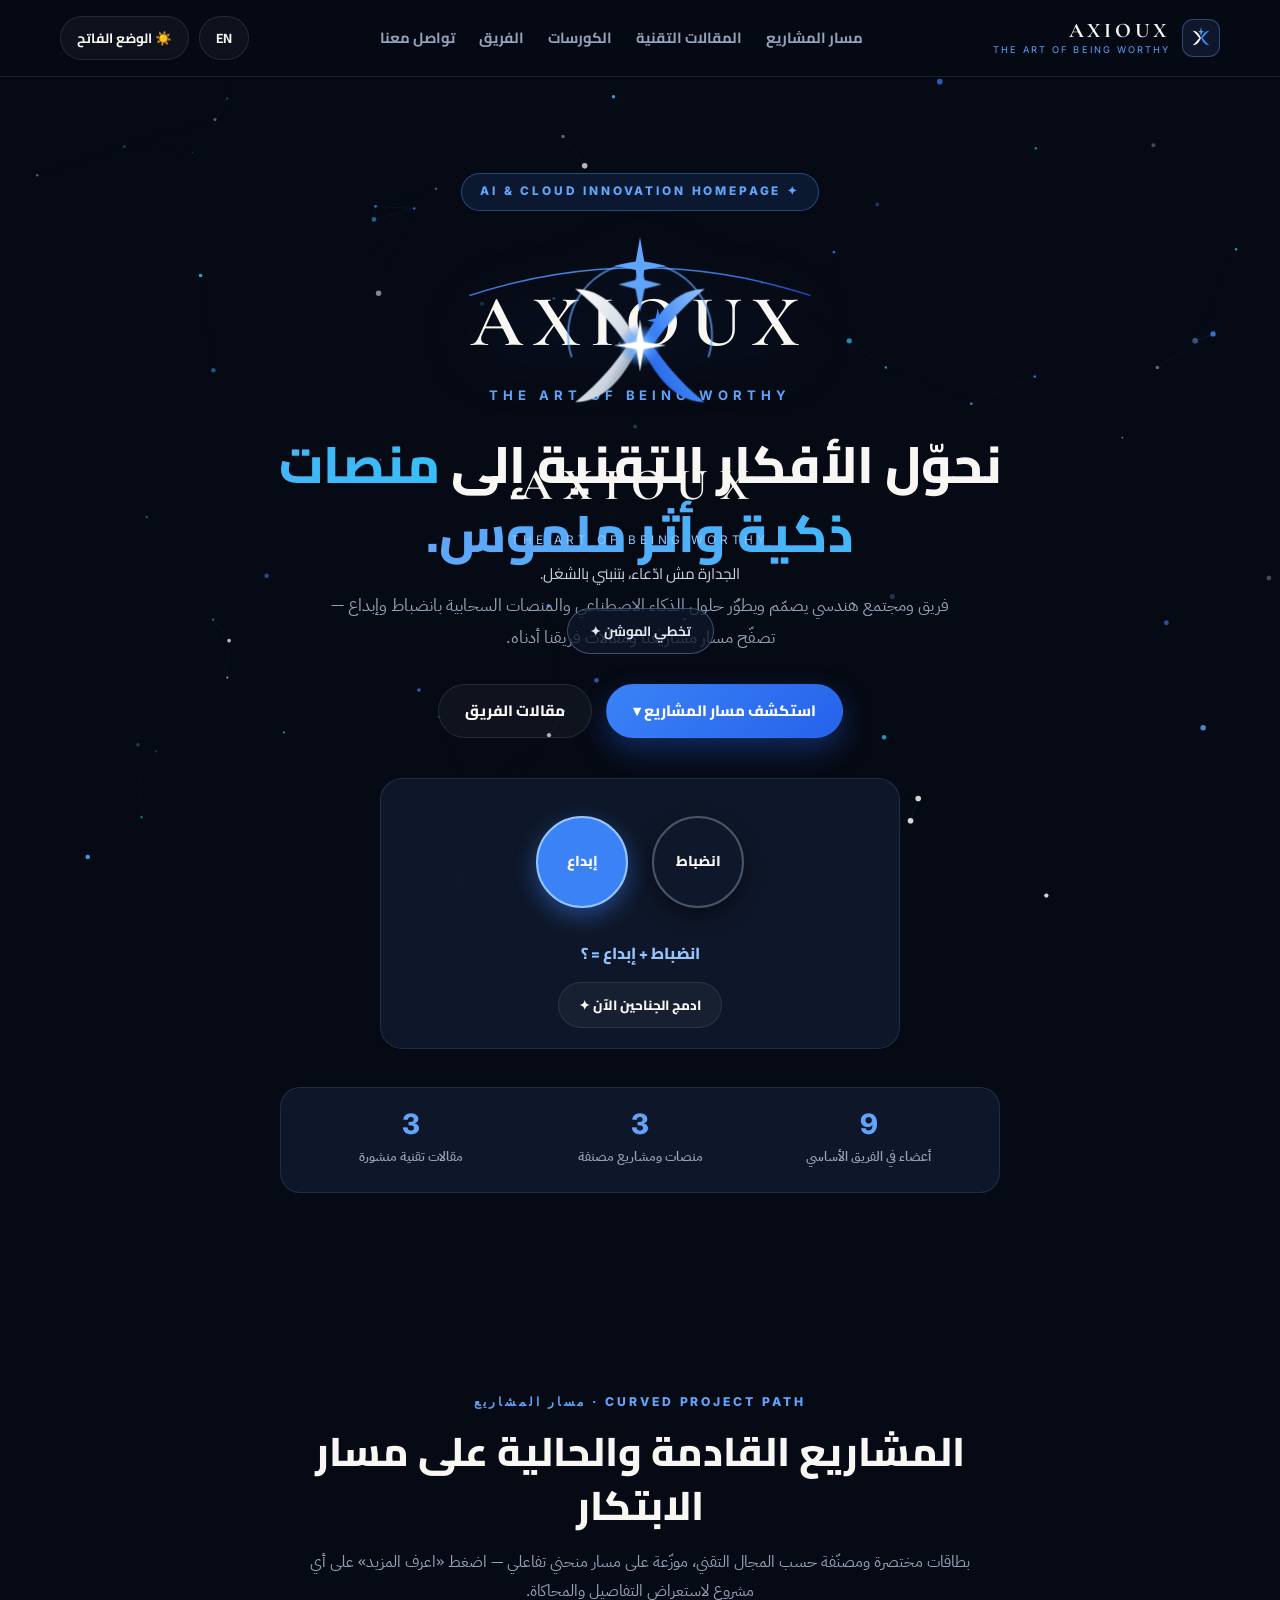
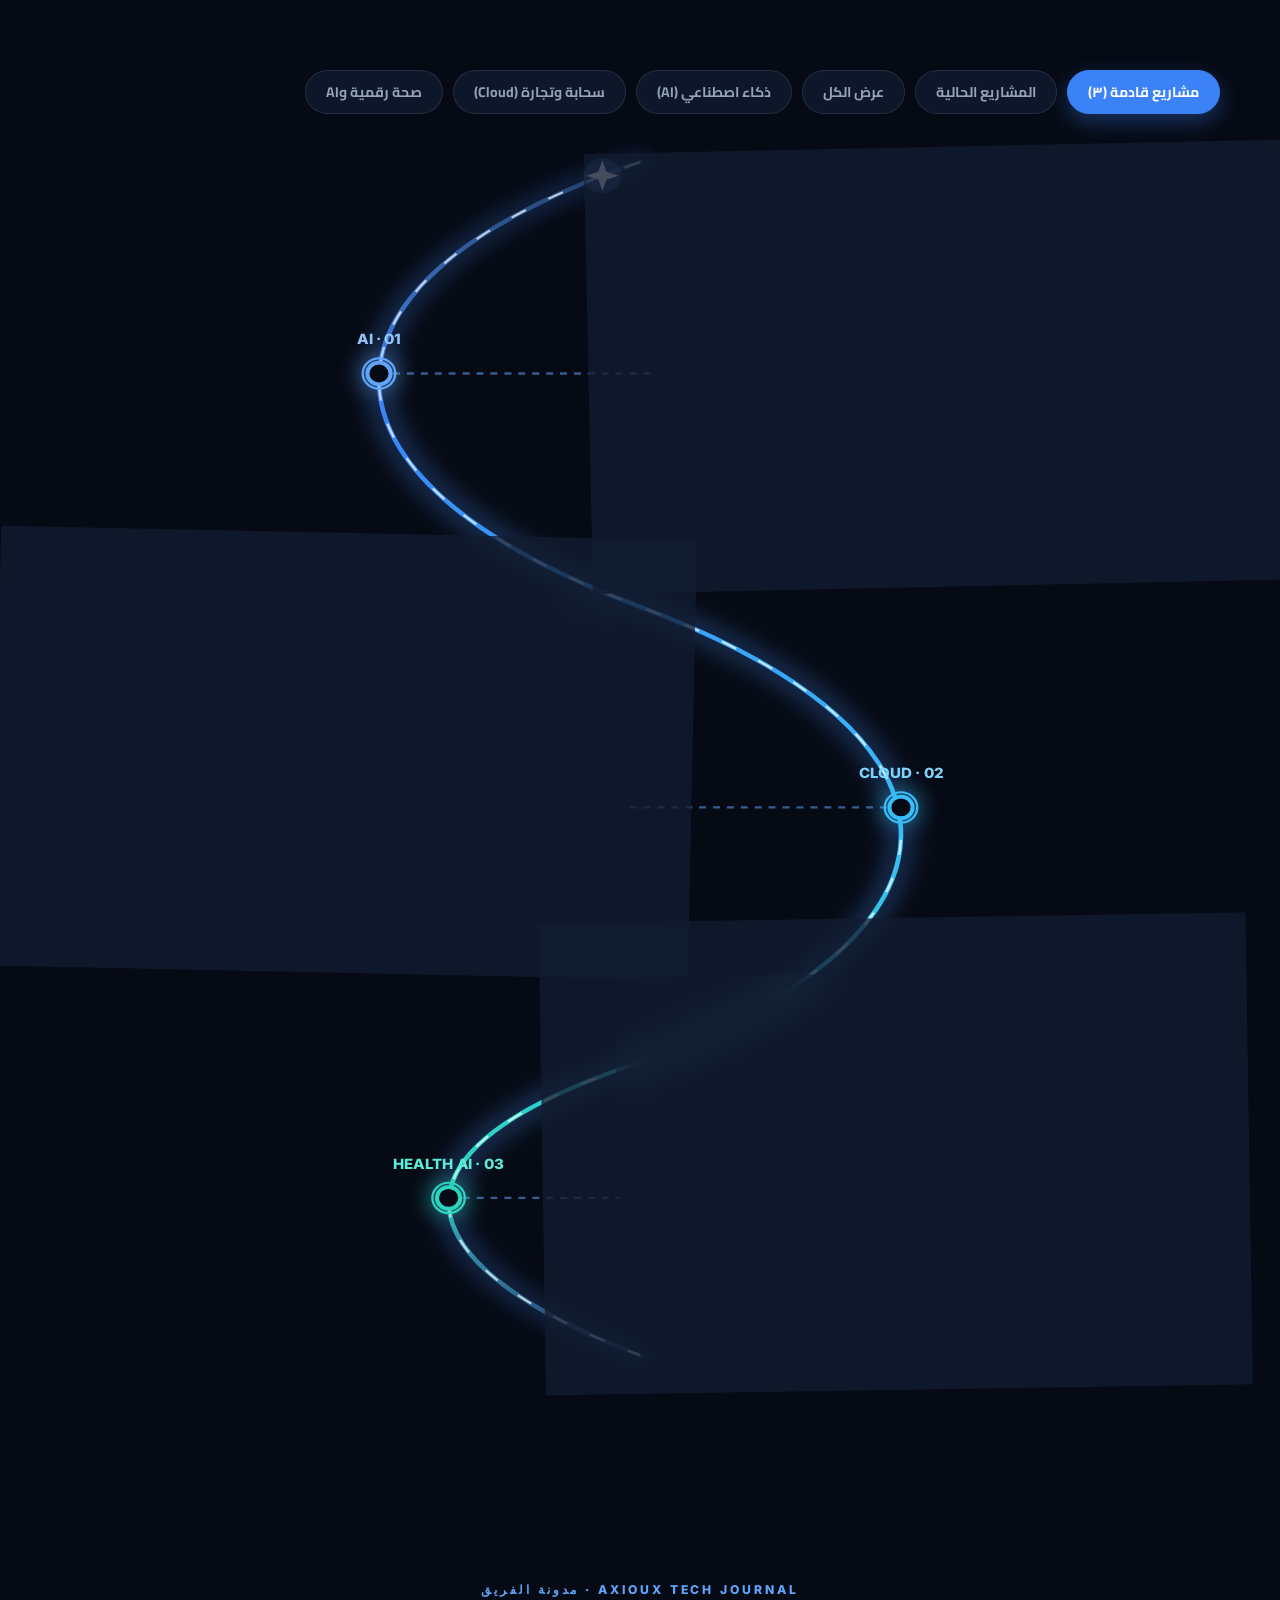
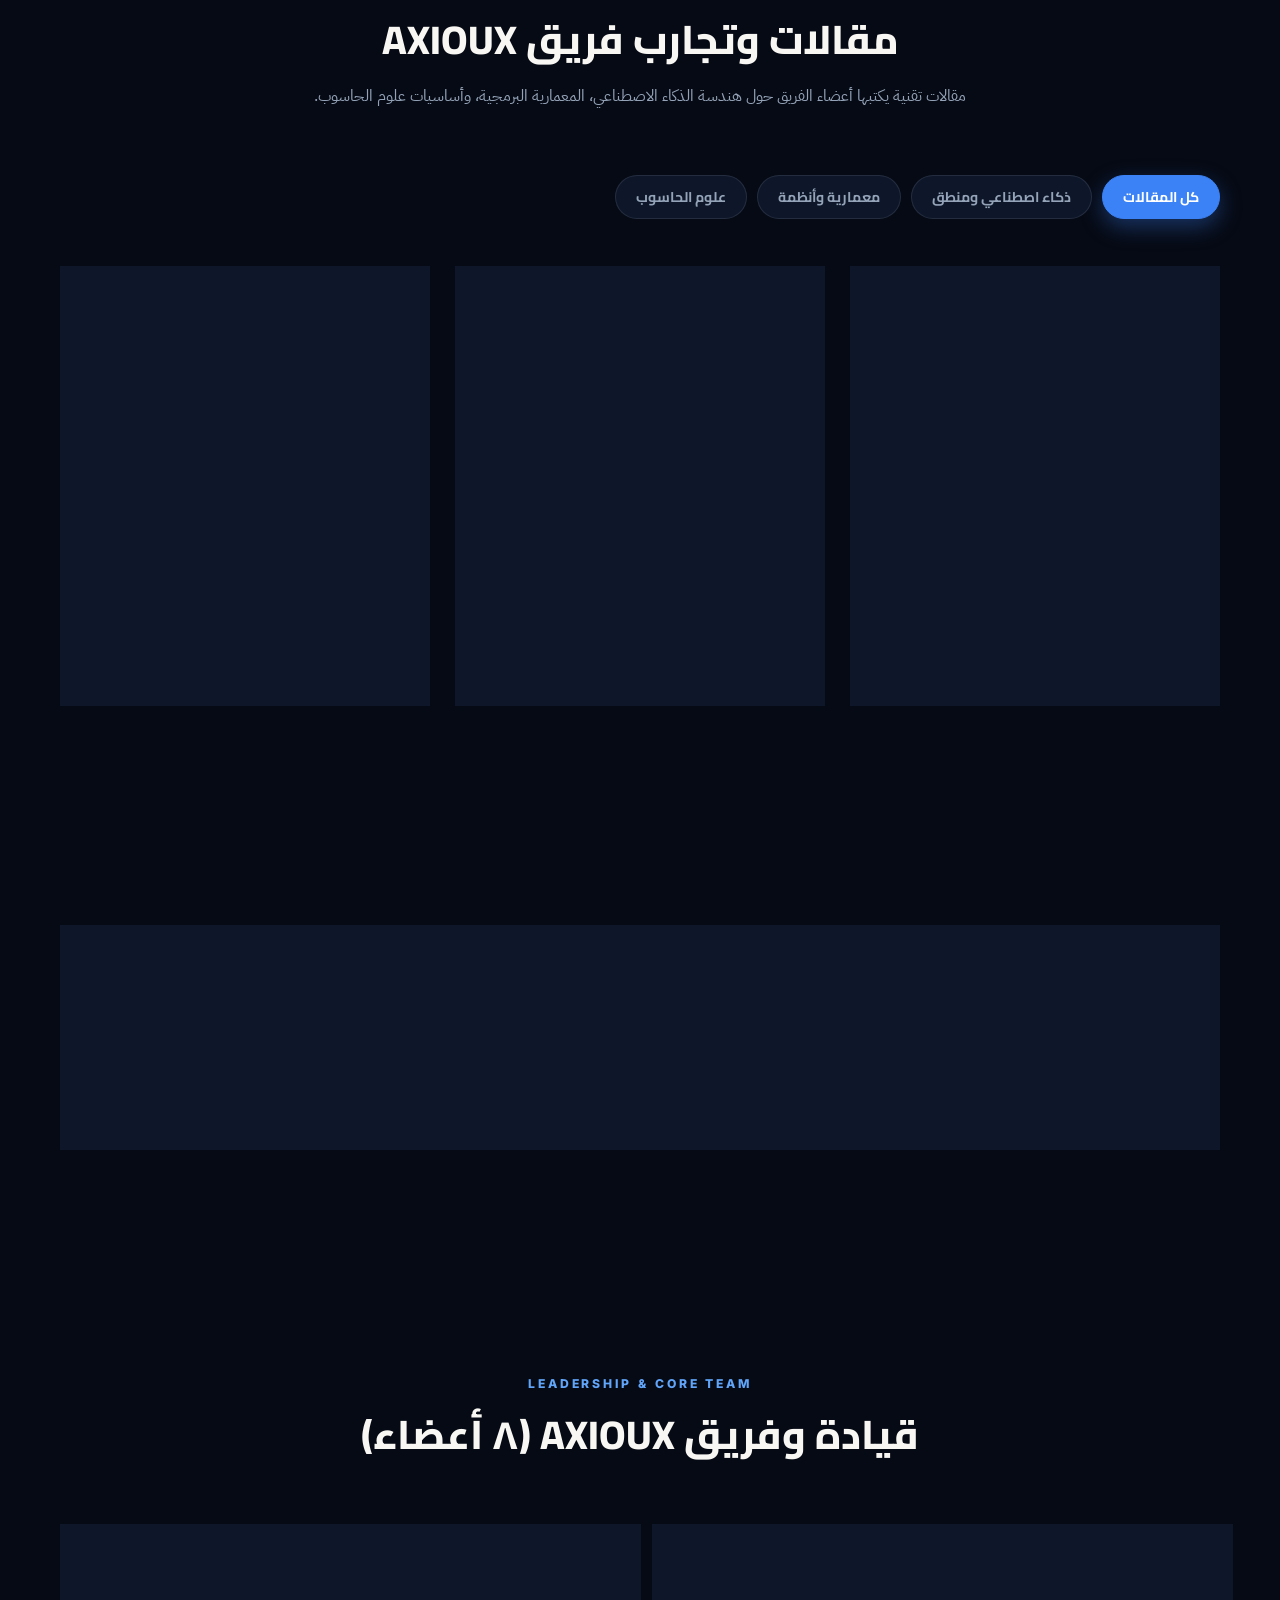
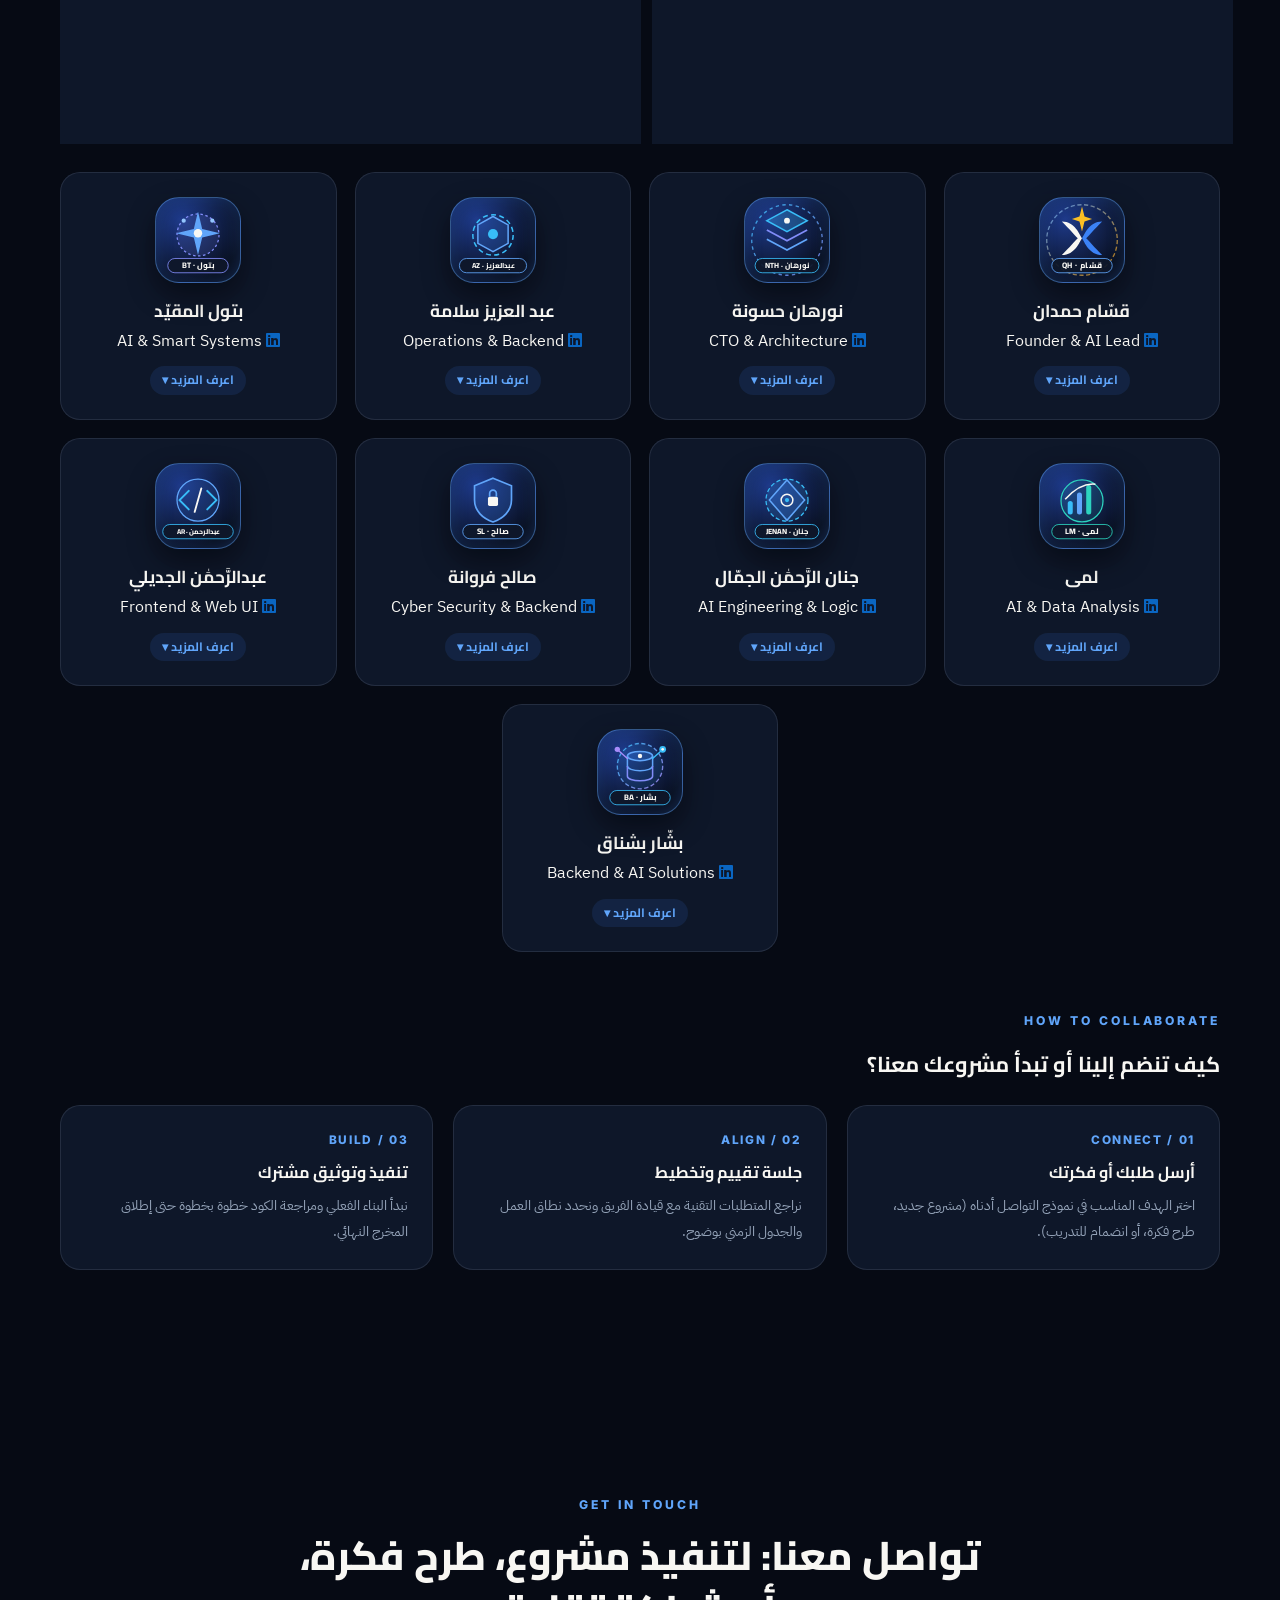
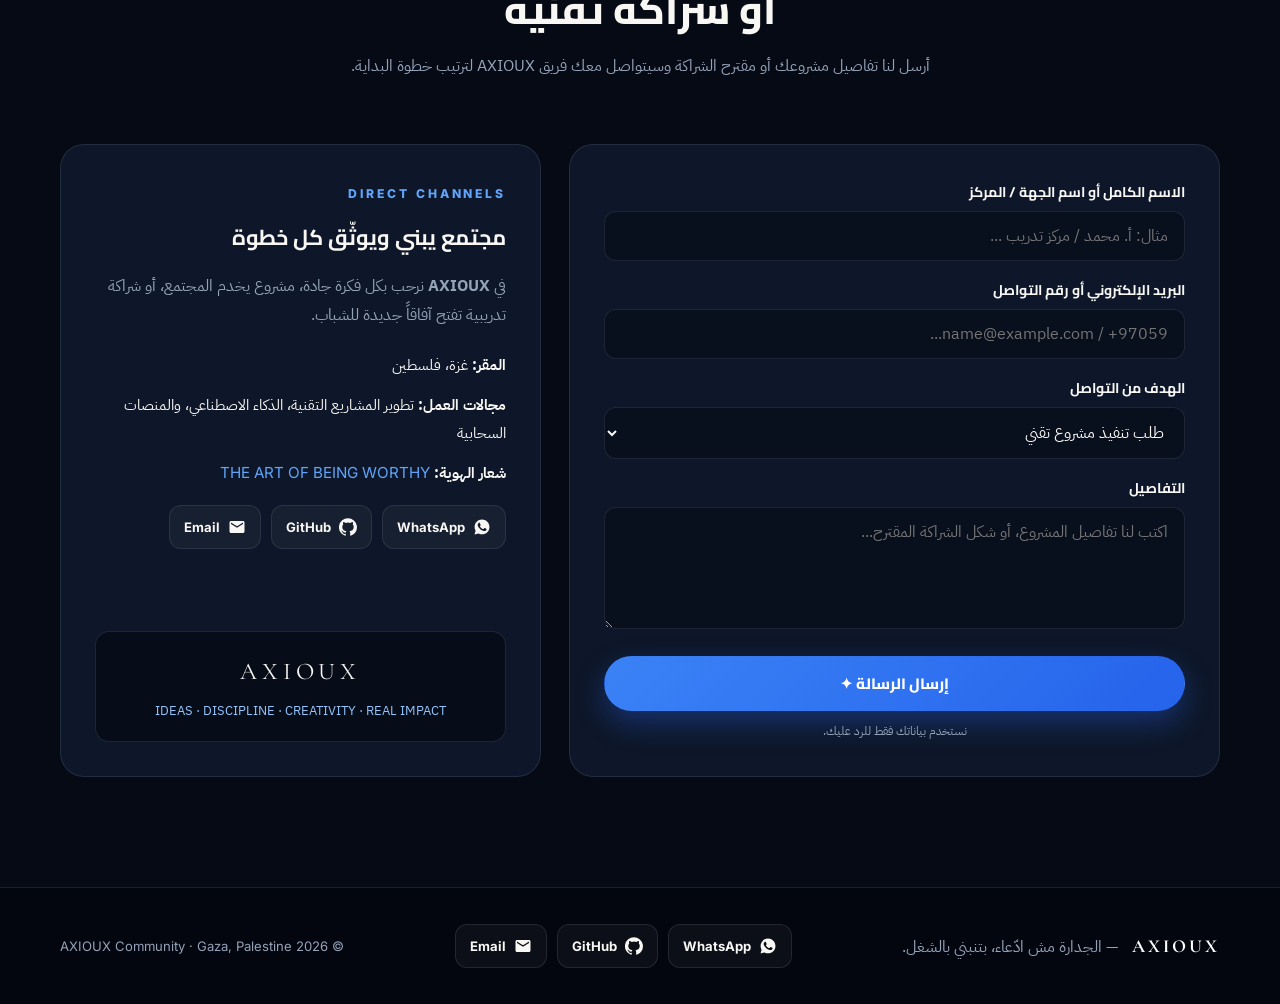
==== commit d05f156b: "Update index.html تعديل قسم الأعضاء ليناسب جميع قياسات الشاشات" ====
--- a/index.html
+++ b/index.html
@@ -1472,10 +1472,40 @@
     
   }
   /* bashar🎻 */
-.member-card.member-card--center {
-  grid-column: 2 / 4;
-  justify-self: center;
-  width: calc((100% - 3 * 18px) / 2);
+.core-team-grid {
+  display: flex;
+  flex-wrap: wrap;
+  justify-content: center;   /* يوسّط الصف الأخير تلقائياً */
+  gap: 18px;
+}
+
+.member-card {
+  flex: 0 0 calc((100% - 3 * 18px) / 4);   /* 4 بطاقات في الصف */
+  max-width: calc((100% - 3 * 18px) / 4);
+  min-width: 0;
+  box-sizing: border-box;
+}
+
+/* تابلت: بطاقتان في الصف */
+@media (max-width: 1024px) {
+  .member-card {
+    flex-basis: calc((100% - 18px) / 2);
+    max-width: calc((100% - 18px) / 2);
+  }
+}
+
+/* هاتف: بطاقة في الصف */
+@media (max-width: 600px) {
+  .member-card {
+    flex-basis: 100%;
+    max-width: 100%;
+  }
+}
+
+/* نص الاسم والتخصص لا يوسّع البطاقة */
+.member-card strong,
+.member-card span {
+  overflow-wrap: anywhere;
 }
 /* bashar🎻 */
 .member-card.member-card--center.expanded {
@@ -1870,7 +1900,7 @@
       display: flex;
     }
   }
-
+/* ندمن تعاطي الروايات حتى لا يرضينا الواقع  */
   @media (max-width: 600px) {
     .container {
       width: calc(100% - 28px);
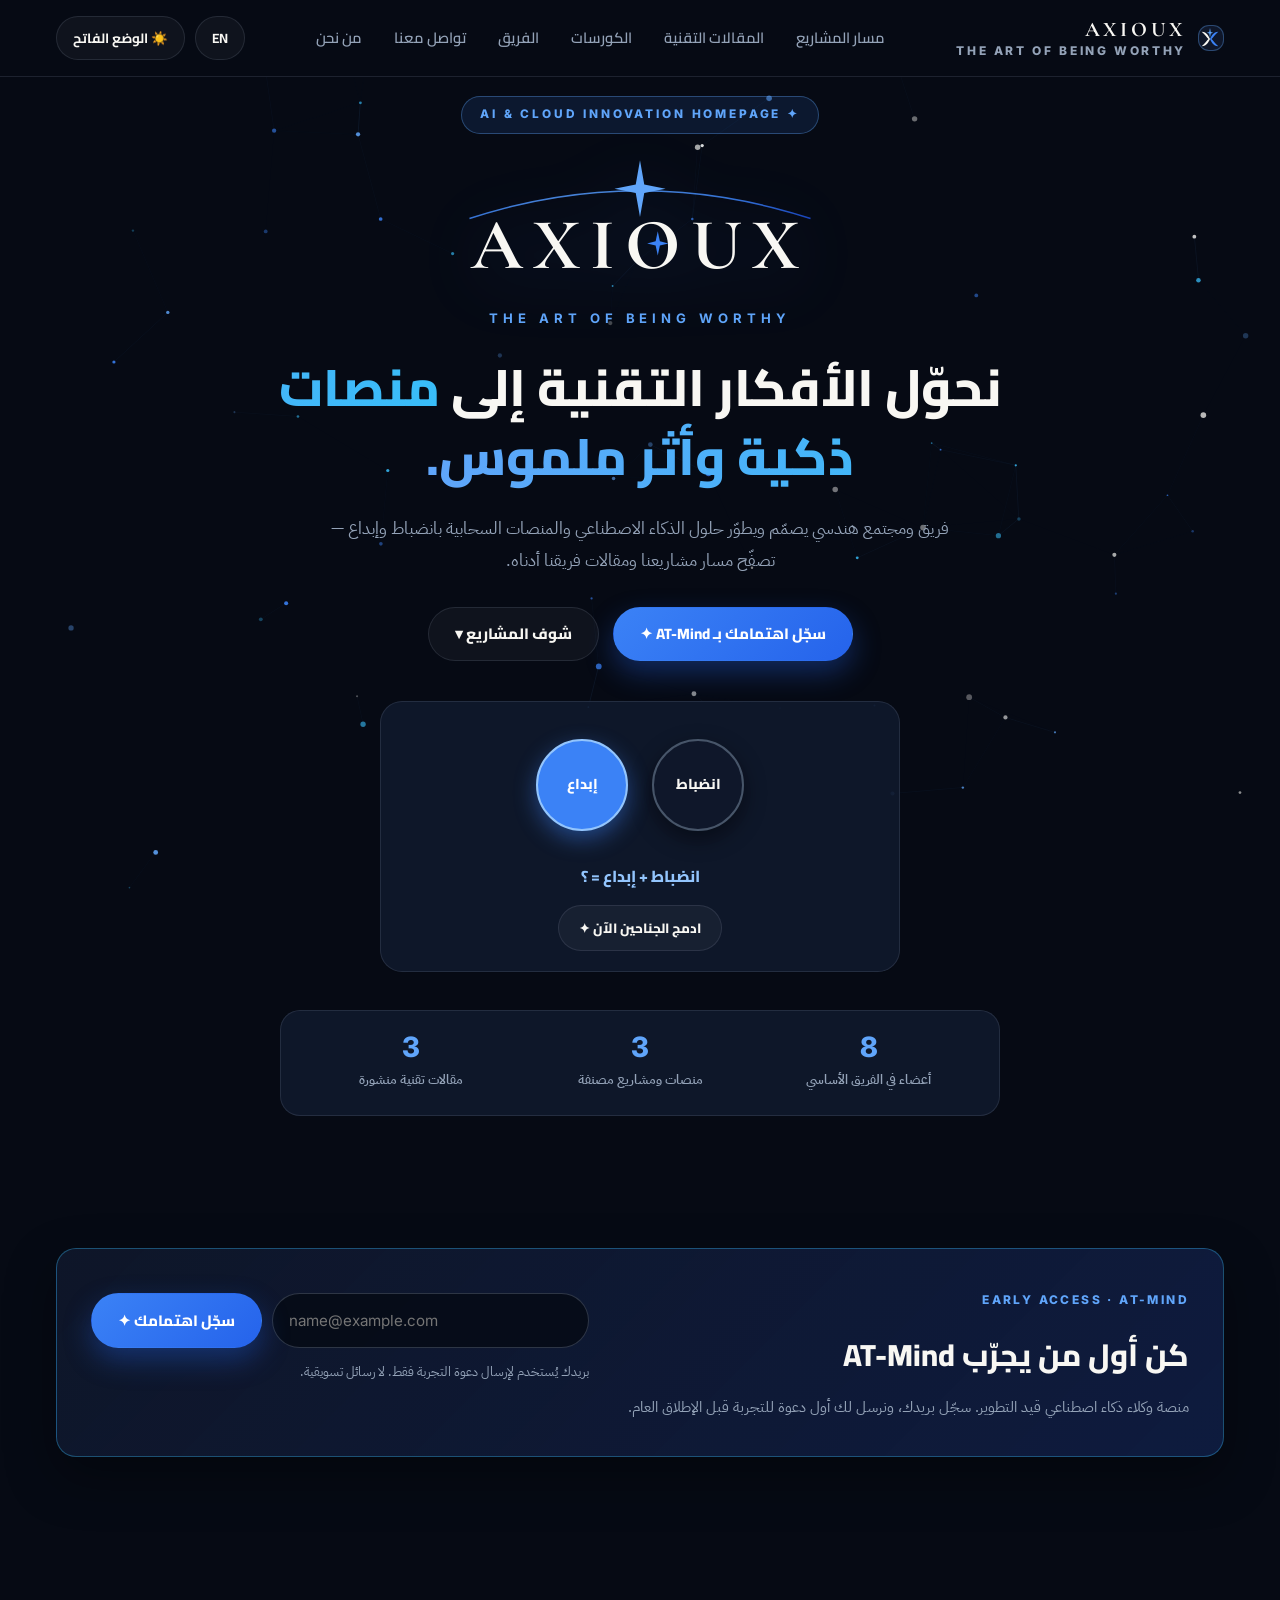
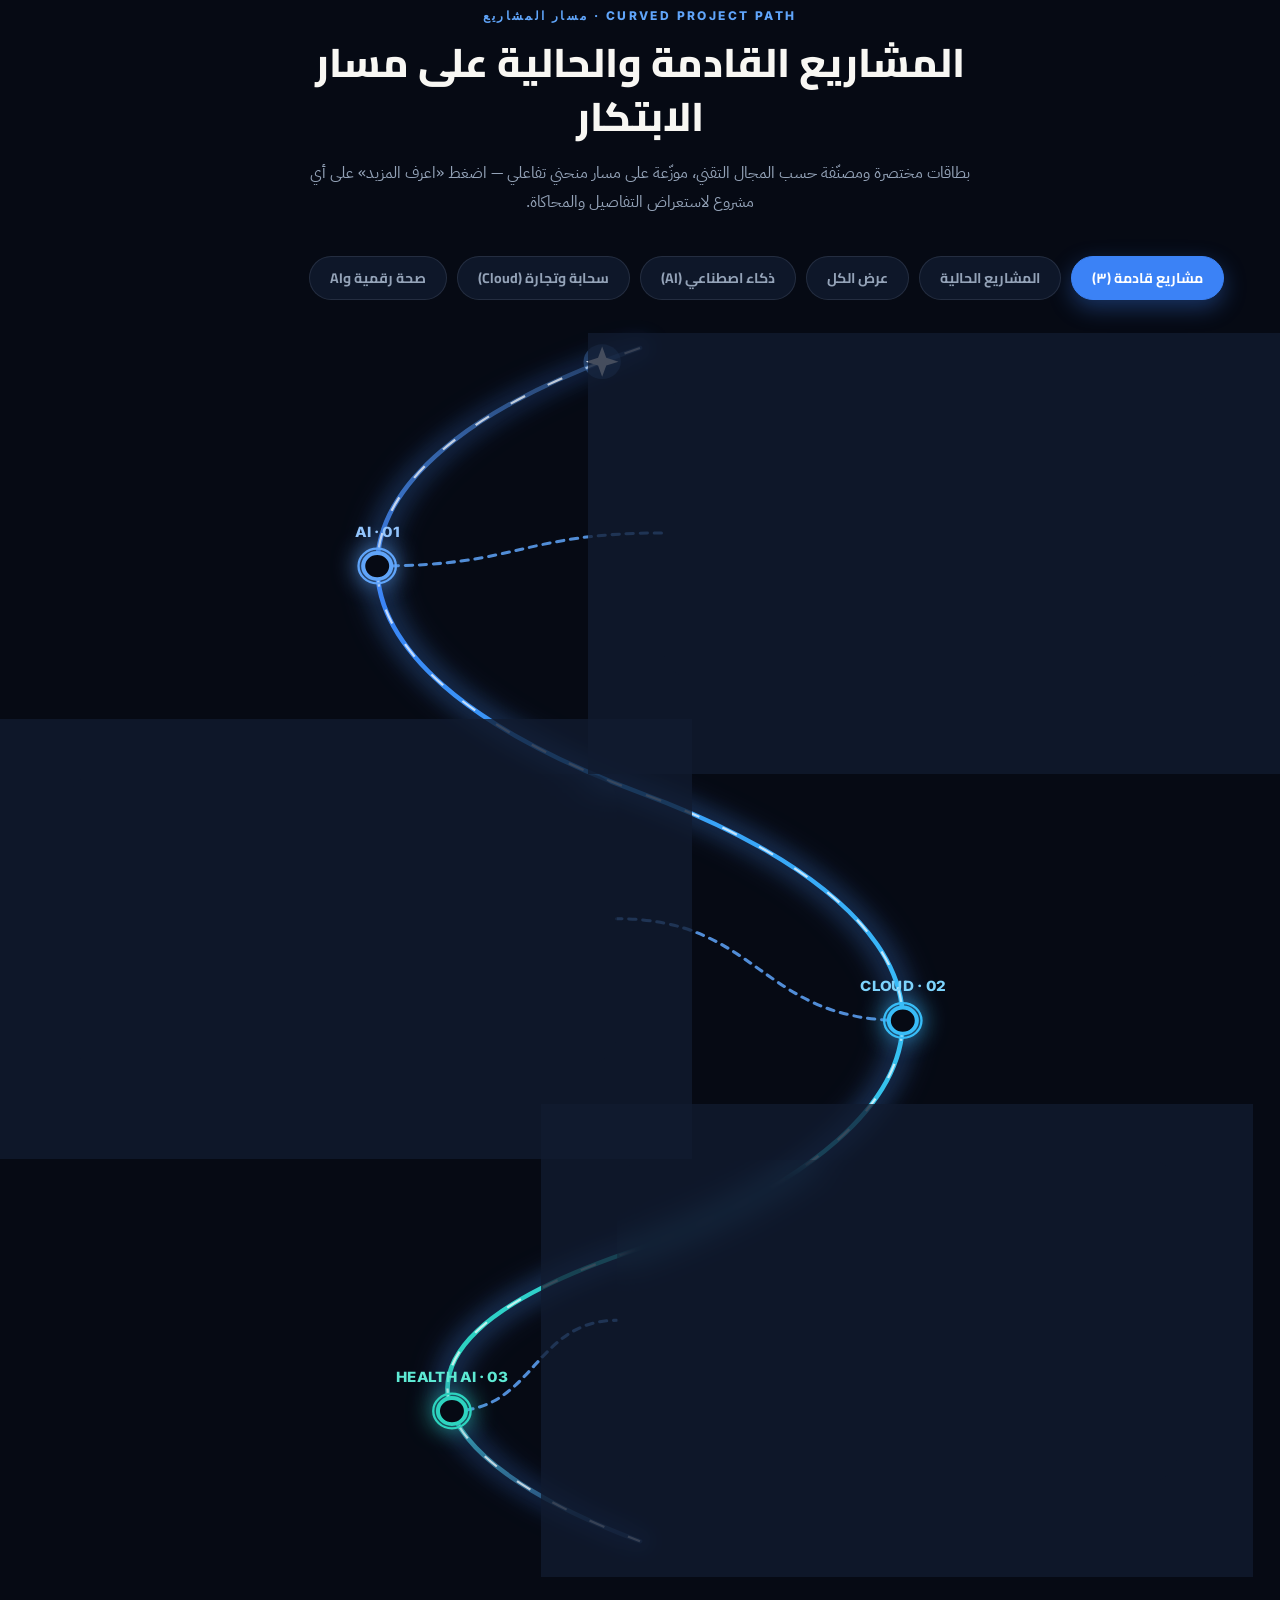
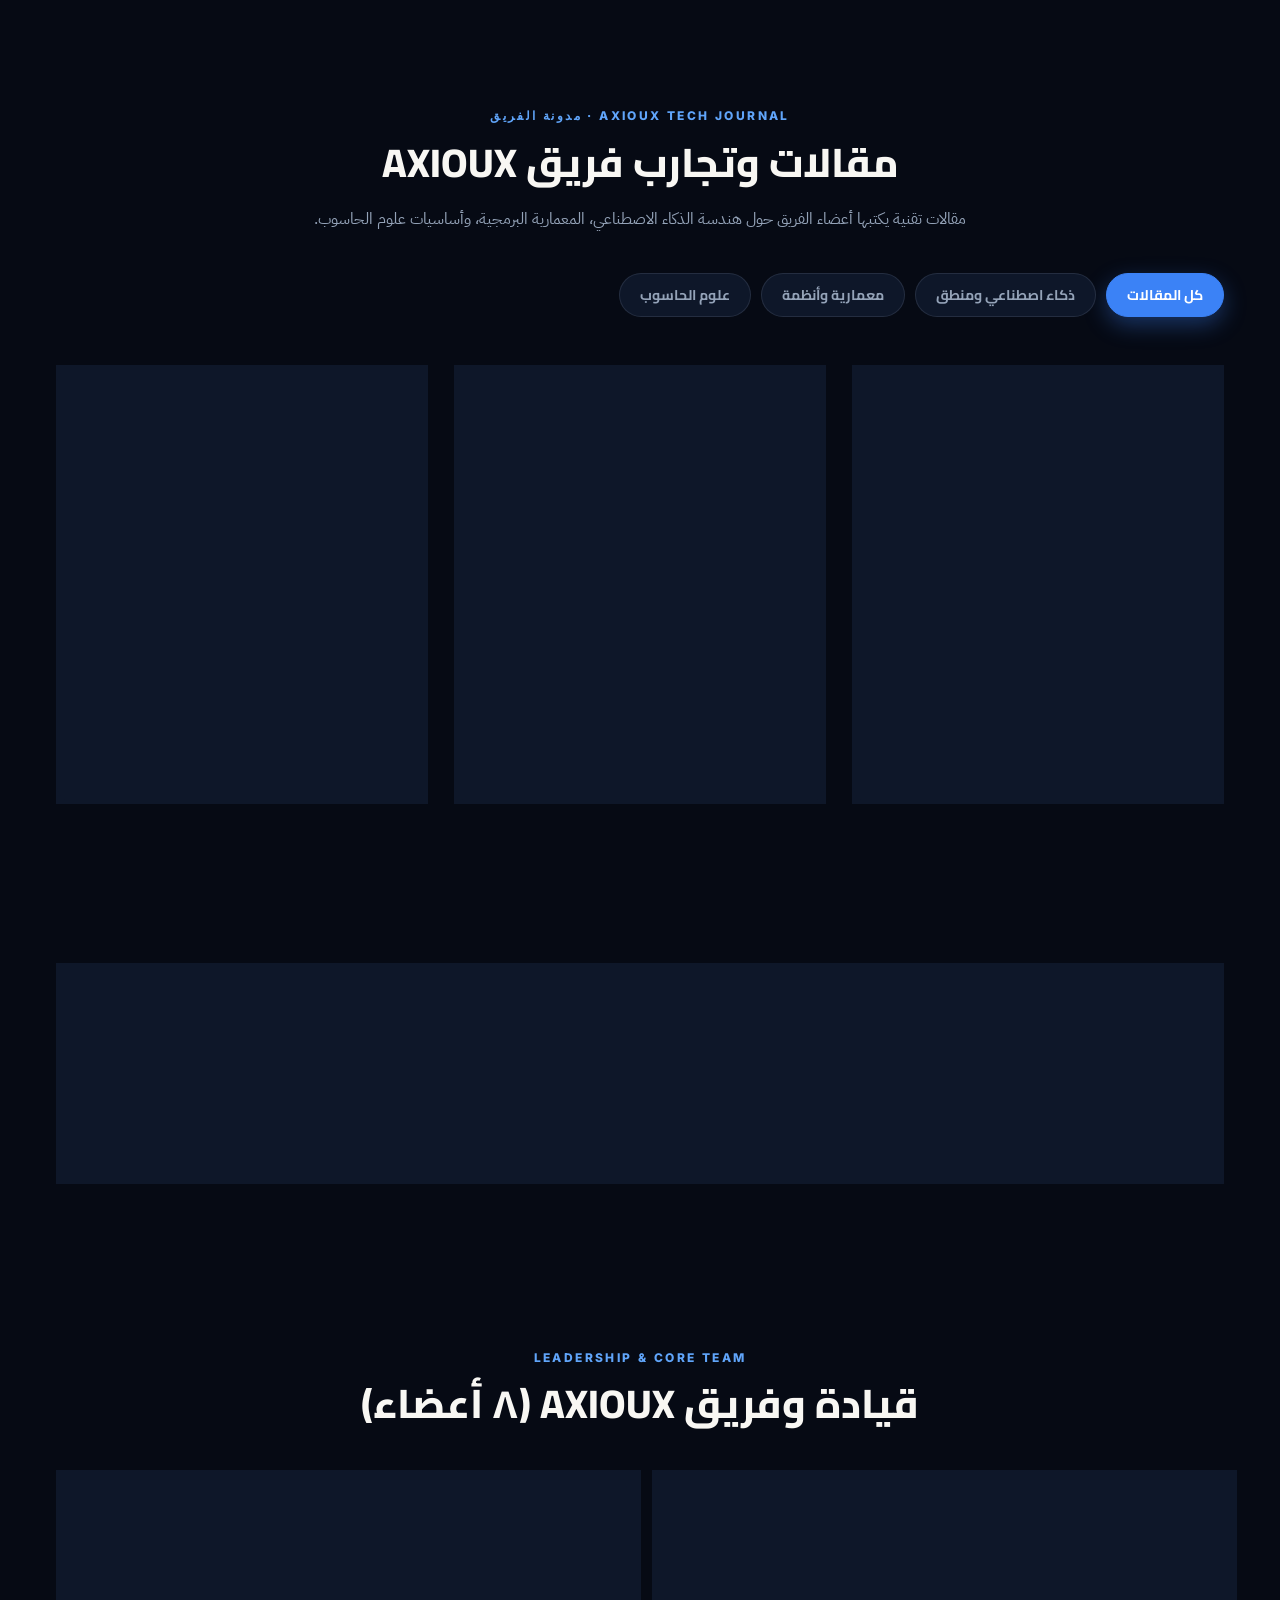
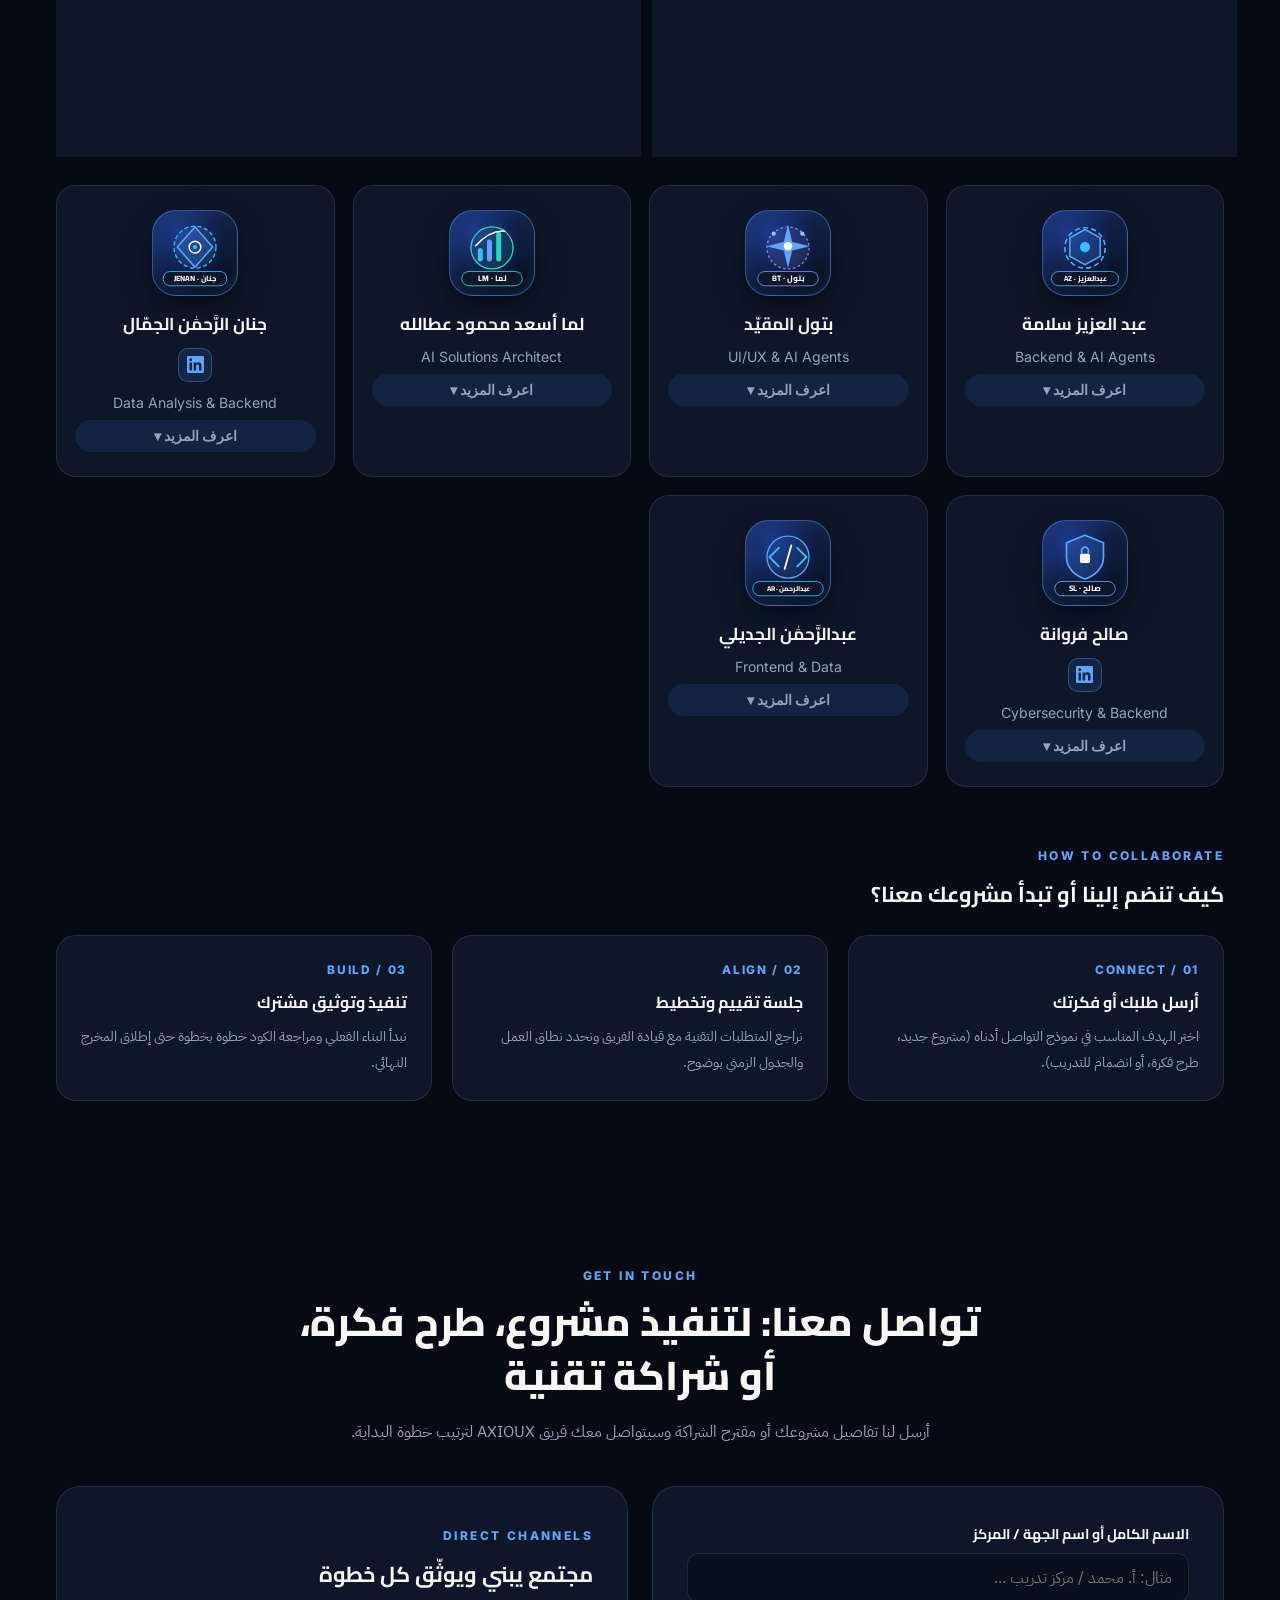
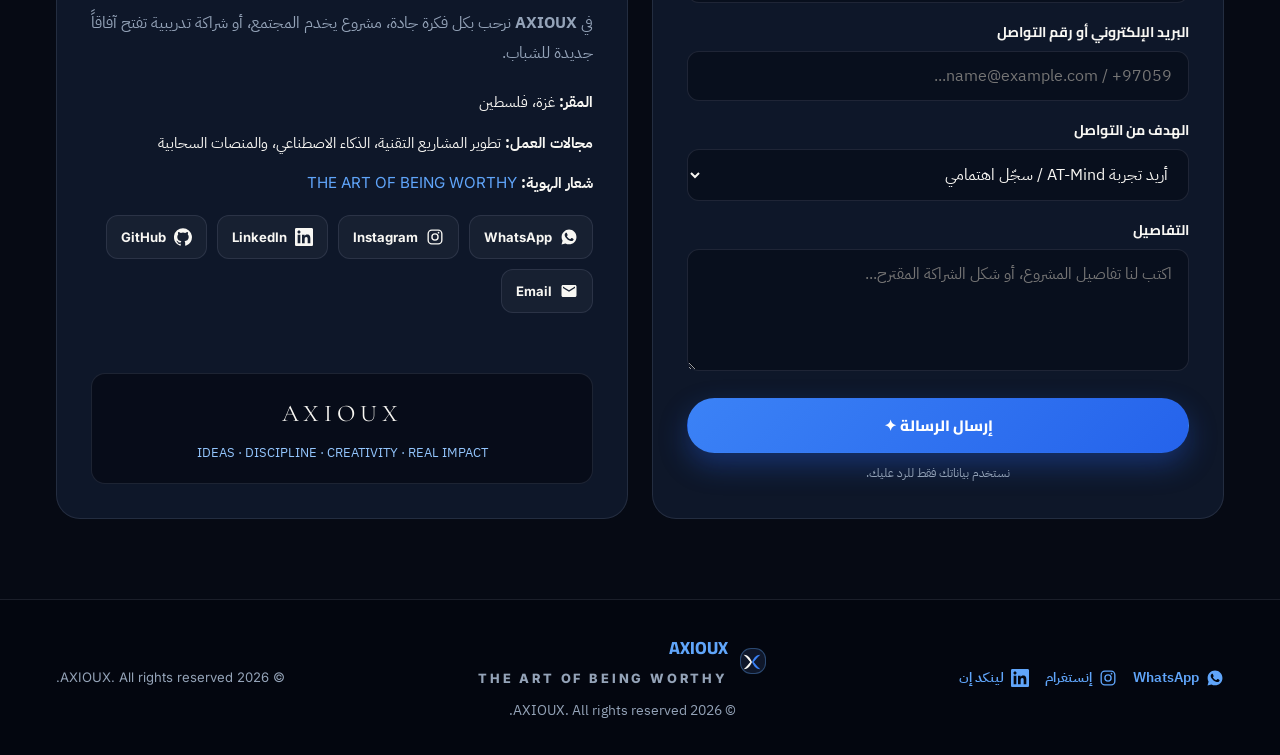
==== commit af492c2f: "Add files via upload" ====
--- a/index.html
+++ b/index.html
@@ -7,7 +7,8 @@
 <meta name="description" id="metaDescription" content="AXIOUX مجتمع وفريق تقني يبني منصات الذكاء الاصطناعي والأنظمة السحابية، ويوثّق المعرفة الهندسية — لأن الجدارة بتنبني بالشغل.">
 <meta name="theme-color" content="#070B14">
 <link rel="canonical" id="canonicalLink" href="https://axioux.github.io/">
-<link rel="stylesheet" href="https://cdnjs.cloudflare.com/ajax/libs/font-awesome/6.5.1/css/all.min.css">
+<link rel="alternate" hreflang="en" href="https://axioux.github.io/en/">
+
 
 
 <!-- Open Graph / Social Sharing -->
@@ -52,1896 +53,7 @@
 <link rel="preconnect" href="https://fonts.gstatic.com" crossorigin>
 <link href="https://fonts.googleapis.com/css2?family=Cairo:wght@600;700;800&family=Cormorant+Garamond:wght@600;700&family=IBM+Plex+Sans+Arabic:wght@400;600;700&family=Inter:wght@400;600;700;800&display=swap" rel="stylesheet">
 <noscript><style>#introSplash { display: none !important; }</style></noscript>
-<style>
-  :root {
-    --bg-cosmic: #060A14;
-    --bg-surface: rgba(15, 23, 42, 0.72);
-    --bg-surface-solid: #0F172A;
-    --bg-card: rgba(17, 27, 48, 0.78);
-    --bg-card-hover: rgba(23, 37, 68, 0.92);
-    --border-subtle: rgba(148, 163, 184, 0.16);
-    --border-glow: rgba(59, 130, 246, 0.55);
-    --blue: #3B82F6;
-    --blue-light: #60A5FA;
-    --cyan: #38BDF8;
-    --teal: #2DD4BF;
-    --ivory: #F8F7F3;
-    --text-main: #F8F7F3;
-    --text-muted: #94A3B8;
-    --serif: 'Cormorant Garamond', Georgia, serif;
-    --arabic-head: 'Cairo', sans-serif;
-    --arabic-body: 'IBM Plex Sans Arabic', sans-serif;
-    --latin: 'Inter', sans-serif;
-    --radius: 20px;
-  }
-
-  body.ivory-mode {
-    --bg-cosmic: #F8F7F3;
-    --bg-surface: rgba(255, 255, 255, 0.85);
-    --bg-surface-solid: #FFFFFF;
-    --bg-card: rgba(255, 255, 255, 0.92);
-    --bg-card-hover: #FFFFFF;
-    --border-subtle: rgba(15, 23, 42, 0.12);
-    --border-glow: rgba(37, 99, 235, 0.55);
-    --text-main: #0F172A;
-    --text-muted: #475569;
-  }
-
-  * {
-    margin: 0;
-    padding: 0;
-    box-sizing: border-box;
-  }
-
-  html {
-    scroll-behavior: smooth;
-    max-width: 100vw;
-    overflow-x: hidden;
-  }
-
-  body {
-    background-color: var(--bg-cosmic);
-    color: var(--text-main);
-    font-family: var(--arabic-body);
-    line-height: 1.85;
-    max-width: 100vw;
-    overflow-x: hidden;
-    position: relative;
-    transition: background-color 0.35s ease, color 0.35s ease;
-  }
-
-  html[lang="en"] body {
-    font-family: var(--latin);
-  }
-
-  :focus-visible {
-    outline: 2px solid var(--blue-light);
-    outline-offset: 3px;
-  }
-
-  .skip-link {
-    position: fixed;
-    top: -100px;
-    inset-inline-start: 16px;
-    z-index: 10000;
-    background: var(--blue);
-    color: #FFFFFF;
-    padding: 10px 18px;
-    border-radius: 10px;
-    font-family: var(--arabic-head);
-    font-weight: 800;
-    text-decoration: none;
-    transition: top 0.2s ease;
-  }
-
-  .skip-link:focus {
-    top: 14px;
-  }
-
-  /* ---------------- INTERACTIVE PARTICLE / STARFIELD BACKGROUND CANVAS ---------------- */
-  #starParticlesCanvas {
-    position: fixed;
-    inset: 0;
-    width: 100vw;
-    height: 100vh;
-    z-index: 0;
-    pointer-events: none;
-    display: block;
-  }
-
-  header, main, footer {
-    position: relative;
-    z-index: 2;
-  }
-
-  .container {
-    width: min(100% - 48px, 1160px);
-    margin: 0 auto;
-  }
-
-  section {
-    padding: 110px 0;
-    position: relative;
-  }
-
-  .section-header {
-    text-align: center;
-    max-width: 680px;
-    margin: 0 auto 64px;
-  }
-
-  .eyebrow {
-    font-family: var(--latin);
-    font-size: 0.76rem;
-    font-weight: 800;
-    letter-spacing: 0.24em;
-    text-transform: uppercase;
-    color: var(--blue-light);
-    display: inline-block;
-    margin-bottom: 12px;
-  }
-
-  .section-header h2 {
-    font-family: var(--arabic-head);
-    font-size: clamp(1.75rem, 3.2vw, 2.5rem);
-    font-weight: 800;
-    color: var(--text-main);
-    line-height: 1.35;
-    margin-bottom: 14px;
-  }
-
-  .section-header p {
-    font-size: 1.02rem;
-    color: var(--text-muted);
-    line-height: 1.8;
-  }
-
-  /* ---------------- BUTTERFLY -> X -> SPLIT CURTAIN INTRO SPLASH ---------------- */
-  .intro-splash {
-    position: fixed;
-    inset: 0;
-    z-index: 9000;
-    display: flex;
-    align-items: center;
-    justify-content: center;
-    overflow: hidden;
-    pointer-events: auto;
-  }
-
-  .splash-gate-left,
-  .splash-gate-right {
-    position: absolute;
-    top: 0;
-    bottom: 0;
-    width: 51%;
-    background:
-      radial-gradient(circle at 50% 45%, rgba(59, 130, 246, 0.22), transparent 55%),
-      linear-gradient(180deg, #04070F 0%, #0F172A 100%);
-    z-index: 1;
-    transition: transform 0.95s cubic-bezier(0.77, 0, 0.175, 1), opacity 0.95s ease;
-  }
-
-  .splash-gate-left { left: 0; border-right: 1px solid rgba(96, 165, 250, 0.18); }
-  .splash-gate-right { right: 0; border-left: 1px solid rgba(96, 165, 250, 0.18); }
-
-  .intro-splash.opening .splash-gate-left { transform: translateX(-104%) skewX(-4deg); opacity: 0; }
-  .intro-splash.opening .splash-gate-right { transform: translateX(104%) skewX(4deg); opacity: 0; }
-  .intro-splash.hidden { visibility: hidden; pointer-events: none; }
-
-  .splash-stage {
-    position: relative;
-    z-index: 3;
-    display: flex;
-    flex-direction: column;
-    align-items: center;
-    text-align: center;
-    padding: 24px;
-    transition: transform 0.85s ease, opacity 0.7s ease;
-  }
-
-  .intro-splash.opening .splash-stage {
-    transform: scale(1.18);
-    opacity: 0;
-  }
-
-  .butterfly-x-wrap {
-    position: relative;
-    width: 190px;
-    height: 190px;
-    display: grid;
-    place-items: center;
-  }
-
-  .splash-morph-svg {
-    width: 180px;
-    height: 180px;
-    overflow: visible;
-  }
-
-  .bf-group {
-    transform-origin: 100px 105px;
-    animation: bfFadeToX 1.3s ease-in-out forwards;
-  }
-
-  .bf-wing-l {
-    transform-origin: 100px 105px;
-    animation: flapLeft 0.34s ease-in-out 3 alternate;
-  }
-
-  .bf-wing-r {
-    transform-origin: 100px 105px;
-    animation: flapRight 0.34s ease-in-out 3 alternate;
-  }
-
-  .x-emblem-group {
-    transform-origin: 100px 105px;
-    opacity: 0;
-    animation: xRevealLock 1.4s cubic-bezier(0.22, 1, 0.36, 1) 0.95s forwards;
-  }
-
-  @keyframes flapLeft {
-    0% { transform: rotateY(0deg) scaleX(1); }
-    100% { transform: rotateY(55deg) scaleX(0.58) translateY(-4px); }
-  }
-
-  @keyframes flapRight {
-    0% { transform: rotateY(0deg) scaleX(1); }
-    100% { transform: rotateY(-55deg) scaleX(0.58) translateY(-4px); }
-  }
-
-  @keyframes bfFadeToX {
-    0%, 72% { opacity: 1; transform: scale(1); }
-    100% { opacity: 0; transform: scale(0.72); }
-  }
-
-  @keyframes xRevealLock {
-    0% { opacity: 0; transform: scale(0.65); }
-    100% { opacity: 1; transform: scale(1); }
-  }
-
-  .splash-wordmark {
-    font-family: var(--serif);
-    font-size: 2.8rem;
-    font-weight: 700;
-    letter-spacing: 0.26em;
-    color: #F8F7F3;
-    margin-top: 8px;
-  }
-
-  .splash-tagline-en {
-    font-family: var(--latin);
-    font-size: 0.74rem;
-    letter-spacing: 0.34em;
-    color: #93C5FD;
-    margin-top: 4px;
-  }
-
-  .splash-tagline-ar {
-    font-family: var(--arabic-head);
-    font-size: 0.95rem;
-    color: #CBD5E1;
-    margin-top: 8px;
-  }
-
-  .splash-skip-btn {
-    margin-top: 20px;
-    padding: 9px 22px;
-    min-height: 44px;
-    border-radius: 100px;
-    border: 1px solid rgba(147, 197, 253, 0.35);
-    background: rgba(15, 23, 42, 0.75);
-    color: #E2E8F0;
-    font-family: var(--arabic-head);
-    font-size: 0.84rem;
-    font-weight: 700;
-    cursor: pointer;
-    transition: all 0.2s ease;
-  }
-
-  .splash-skip-btn:hover {
-    background: var(--blue);
-    color: #FFFFFF;
-  }
-
-  /* ---------------- HEADER / NAVBAR ---------------- */
-  .site-header {
-    position: sticky;
-    top: 0;
-    z-index: 100;
-    background: rgba(6, 10, 20, 0.78);
-    backdrop-filter: blur(16px);
-    border-bottom: 1px solid var(--border-subtle);
-  }
-
-  body.ivory-mode .site-header {
-    background: rgba(248, 247, 243, 0.88);
-  }
-
-  .nav-inner {
-    display: flex;
-    align-items: center;
-    justify-content: space-between;
-    min-height: 76px;
-    gap: 16px;
-  }
-
-  .brand-link {
-    display: inline-flex;
-    align-items: center;
-    gap: 12px;
-    text-decoration: none;
-    color: var(--text-main);
-  }
-
-  .brand-emblem-mini {
-    width: 38px;
-    height: 38px;
-    border-radius: 11px;
-    background: #0F172A;
-    border: 1px solid rgba(96, 165, 250, 0.35);
-    display: grid;
-    place-items: center;
-  }
-
-  .brand-text-wrap {
-    display: flex;
-    flex-direction: column;
-    line-height: 1.1;
-  }
-
-  .brand-wordmark {
-    font-family: var(--serif);
-    font-size: 1.3rem;
-    font-weight: 700;
-    letter-spacing: 0.18em;
-    color: var(--text-main);
-  }
-
-  .brand-sub {
-    font-family: var(--latin);
-    font-size: 0.58rem;
-    letter-spacing: 0.22em;
-    color: var(--blue-light);
-    margin-top: 2px;
-  }
-
-  .nav-links {
-    display: flex;
-    align-items: center;
-    gap: 24px;
-  }
-
-  .nav-link {
-    color: var(--text-muted);
-    text-decoration: none;
-    font-family: var(--arabic-head);
-    font-size: 0.92rem;
-    font-weight: 700;
-    transition: color 0.2s ease;
-  }
-
-  .nav-link:hover {
-    color: var(--blue-light);
-  }
-
-  .nav-actions {
-    display: flex;
-    align-items: center;
-    gap: 10px;
-  }
-
-  .lang-btn,
-  .mode-btn,
-  .nav-toggle {
-    min-height: 44px;
-    padding: 8px 16px;
-    border-radius: 100px;
-    border: 1px solid var(--border-subtle);
-    background: rgba(255, 255, 255, 0.04);
-    color: var(--text-main);
-    font-family: var(--arabic-head);
-    font-size: 0.84rem;
-    font-weight: 700;
-    cursor: pointer;
-    display: inline-flex;
-    align-items: center;
-    justify-content: center;
-    transition: all 0.2s ease;
-  }
-
-  .lang-btn:hover,
-  .mode-btn:hover {
-    border-color: var(--blue-light);
-    background: rgba(59, 130, 246, 0.14);
-  }
-
-  .nav-toggle {
-    display: none;
-    min-width: 44px;
-    padding: 0;
-    font-size: 1.2rem;
-  }
-
-  /* ---------------- SPACIOUS INTERACTIVE HERO SECTION ---------------- */
-  .hero {
-    min-height: calc(100vh - 76px);
-    display: flex;
-    align-items: center;
-    justify-content: center;
-    text-align: center;
-    padding: 96px 0 84px;
-  }
-
-  .hero-content {
-    max-width: 860px;
-    margin: 0 auto;
-    display: flex;
-    flex-direction: column;
-    align-items: center;
-    gap: 22px;
-  }
-
-  .hero-pill {
-    font-family: var(--latin);
-    font-size: 0.74rem;
-    font-weight: 800;
-    letter-spacing: 0.24em;
-    padding: 7px 18px;
-    border-radius: 100px;
-    background: rgba(59, 130, 246, 0.12);
-    border: 1px solid rgba(96, 165, 250, 0.35);
-    color: var(--blue-light);
-  }
-
-  .hero-logo-svg {
-    width: min(100%, 540px);
-    height: auto;
-    filter: drop-shadow(0 12px 34px rgba(59, 130, 246, 0.22));
-  }
-
-  .hero-slogan-en {
-    font-family: var(--latin);
-    font-size: 0.82rem;
-    font-weight: 700;
-    letter-spacing: 0.38em;
-    color: var(--blue-light);
-    margin-top: -10px;
-  }
-.icon-AXIOUS .path1:before {
-  content: "\e913";
-  color: #080f23;
-}
-.icon-AXIOUS .path2:before {
-  content: "\e914";
-  color: #000;
-  margin-left: -1em;
-}
-.icon-AXIOUS .path3:before {
-  content: "\e915";
-  color: #e3ebf8;
-  margin-left: -1em;
-}
-.icon-AXIOUS .path4:before {
-  content: "\e916";
-  color: #e3ebf8;
-  margin-left: -1em;
-}
-.icon-AXIOUS .path5:before {
-  content: "\e917";
-  color: #000;
-  margin-left: -1em;
-}
-.icon-AXIOUS .path6:before {
-  content: "\e918";
-  color: #000;
-  margin-left: -1em;
-}
-.icon-AXIOUS .path7:before {
-  content: "\e919";
-  color: #e3ebf8;
-  margin-left: -1em;
-}
-  .hero-title-ar {
-    font-family: var(--arabic-head);
-    font-size: clamp(2rem, 4.2vw, 3.2rem);
-    font-weight: 800;
-    line-height: 1.35;
-    color: var(--text-main);
-    max-width: 760px;
-  }
-
-  .hero-title-ar span {
-    background: linear-gradient(90deg, #60A5FA, #38BDF8);
-    -webkit-background-clip: text;
-    -webkit-text-fill-color: transparent;
-  }
-
-  .hero-lead {
-    font-size: 1.08rem;
-    color: var(--text-muted);
-    max-width: 640px;
-    line-height: 1.85;
-  }
-
-  .hero-cta-row {
-    display: flex;
-    flex-wrap: wrap;
-    justify-content: center;
-    gap: 14px;
-    margin-top: 8px;
-  }
-
-  .btn {
-    min-height: 46px;
-    padding: 12px 26px;
-    border-radius: 100px;
-    font-family: var(--arabic-head);
-    font-size: 0.94rem;
-    font-weight: 800;
-    text-decoration: none;
-    cursor: pointer;
-    border: 1px solid transparent;
-    display: inline-flex;
-    align-items: center;
-    justify-content: center;
-    gap: 8px;
-    transition: transform 0.22s ease, box-shadow 0.22s ease, background 0.22s ease;
-  }
-
-  .btn-primary {
-    background: linear-gradient(135deg, #3B82F6 0%, #2563EB 100%);
-    color: #FFFFFF;
-    box-shadow: 0 12px 28px rgba(37, 99, 235, 0.35);
-  }
-
-  .btn-primary:hover {
-    transform: translateY(-3px);
-    box-shadow: 0 16px 34px rgba(59, 130, 246, 0.5);
-  }
-
-  .btn-outline {
-    background: rgba(255, 255, 255, 0.04);
-    color: var(--text-main);
-    border-color: var(--border-subtle);
-  }
-
-  .btn-outline:hover {
-    border-color: var(--blue-light);
-    background: rgba(59, 130, 246, 0.12);
-    transform: translateY(-3px);
-  }
-
-  .wings-mini-interactive {
-    margin-top: 18px;
-    padding: 20px 28px;
-    border-radius: 22px;
-    background: var(--bg-card);
-    border: 1px solid var(--border-subtle);
-    backdrop-filter: blur(14px);
-    display: flex;
-    flex-direction: column;
-    align-items: center;
-    gap: 14px;
-    max-width: 520px;
-    width: 100%;
-  }
-
-  .wings-stage {
-    position: relative;
-    height: 126px;
-    width: 100%;
-    display: flex;
-    align-items: center;
-    justify-content: center;
-    gap: 24px;
-    direction: rtl;
-  }
-
-  .wing-circle {
-    width: 92px;
-    height: 92px;
-    border-radius: 50%;
-    display: flex;
-    flex-direction: column;
-    align-items: center;
-    justify-content: center;
-    font-family: var(--arabic-head);
-    font-weight: 800;
-    font-size: 0.9rem;
-    cursor: pointer;
-    user-select: none;
-    transition: transform 0.65s cubic-bezier(0.22, 1, 0.36, 1), opacity 0.45s ease;
-  }
-
-  .wing-discipline {
-    background: #0F172A;
-    border: 2px solid #475569;
-    color: #F8F7F3;
-    box-shadow: 0 8px 22px rgba(0, 0, 0, 0.45);
-  }
-
-  .wing-creativity {
-    background: #3B82F6;
-    border: 2px solid #93C5FD;
-    color: #FFFFFF;
-    box-shadow: 0 8px 22px rgba(59, 130, 246, 0.45);
-  }
-
-  .wings-stage.merged .wing-circle span,
-  .wings-stage.merged .wing-circle small {
-    opacity: 0;
-    transform: scale(0.3);
-  }
-
-  .wings-stage.merged .wing-discipline {
-    transform: translateX(-58px) scale(0.18);
-    opacity: 0;
-    pointer-events: none;
-  }
-
-  .wings-stage.merged .wing-creativity {
-    transform: translateX(58px) scale(0.18);
-    opacity: 0;
-    pointer-events: none;
-  }
-
-  .spark-center {
-    position: absolute;
-    inset: 0;
-    display: grid;
-    place-items: center;
-    pointer-events: none;
-    opacity: 0;
-    transform: scale(0.35) rotate(-25deg);
-    transition: opacity 0.55s ease, transform 0.7s cubic-bezier(0.22, 1, 0.36, 1);
-  }
-
-  .wings-stage.merged .spark-center {
-    opacity: 1;
-    transform: scale(1.25) rotate(0deg);
-    filter: drop-shadow(0 0 24px rgba(96, 165, 250, 0.95)) drop-shadow(0 0 48px rgba(59, 130, 246, 0.65));
-  }
-
-  .wings-mini-interactive.merged-state #equationStatusText {
-    color: #FFFFFF !important;
-    font-size: 1.12rem !important;
-    text-shadow: 0 0 18px rgba(96, 165, 250, 0.95);
-  }
-
-  .credibility-stats-strip {
-    display: grid;
-    grid-template-columns: repeat(3, 1fr);
-    gap: 20px;
-    width: 100%;
-    max-width: 720px;
-    margin-top: 16px;
-    padding: 20px 26px;
-    border-radius: var(--radius);
-    background: var(--bg-card);
-    border: 1px solid var(--border-subtle);
-    backdrop-filter: blur(12px);
-  }
-
-  .stat-item { text-align: center; }
-  .stat-num {
-    display: block;
-    font-family: var(--latin);
-    font-size: 1.75rem;
-    font-weight: 800;
-    color: var(--blue-light);
-    line-height: 1.2;
-  }
-  .stat-lbl {
-    font-size: 0.84rem;
-    color: var(--text-muted);
-    font-weight: 600;
-  }
-
-  /* ---------------- DRAMATIC WINDING S-CURVE ORBITAL PATH FOR PROJECTS ---------------- */
-  .board-toolbar {
-    display: flex;
-    justify-content: space-between;
-    align-items: center;
-    gap: 16px;
-    margin-bottom: 48px;
-    flex-wrap: wrap;
-  }
-
-  .filter-bar {
-    display: flex;
-    gap: 10px;
-    flex-wrap: wrap;
-  }
-
-  .filter-btn {
-    min-height: 44px;
-    padding: 8px 20px;
-    border-radius: 100px;
-    border: 1px solid var(--border-subtle);
-    background: var(--bg-card);
-    color: var(--text-muted);
-    font-family: var(--arabic-head);
-    font-size: 0.88rem;
-    font-weight: 700;
-    cursor: pointer;
-    transition: all 0.22s ease;
-  }
-
-  .filter-btn.active,
-  .filter-btn:hover {
-    background: var(--blue);
-    color: #FFFFFF;
-    border-color: var(--blue);
-    box-shadow: 0 8px 22px rgba(59, 130, 246, 0.35);
-  }
-
-  .projects-curved-stage {
-    position: relative;
-    width: 100%;
-    padding: 40px 0 60px;
-    min-height: 980px;
-  }
-
-  .curved-path-svg {
-    position: absolute;
-    inset: 0;
-    width: 100%;
-    height: 100%;
-    z-index: 1;
-    pointer-events: none;
-    overflow: visible;
-  }
-
-  .curve-ribbon-bg {
-    fill: none;
-    stroke: rgba(59, 130, 246, 0.14);
-    stroke-width: 22;
-    stroke-linecap: round;
-    filter: blur(8px);
-  }
-
-  .curve-core-solid {
-    fill: none;
-    stroke: url(#curveGrad);
-    stroke-width: 4;
-    stroke-linecap: round;
-    filter: drop-shadow(0 0 14px rgba(96, 165, 250, 0.85));
-  }
-
-  .curve-glow-line {
-    fill: none;
-    stroke: #FFFFFF;
-    stroke-width: 2;
-    stroke-dasharray: 14 22;
-    opacity: 0.7;
-    animation: dashFlow 12s linear infinite;
-  }
-
-  .curve-branch-line {
-    fill: none;
-    stroke: rgba(96, 165, 250, 0.55);
-    stroke-width: 2.2;
-    stroke-dasharray: 6 6;
-  }
-
-  .curve-node-ring {
-    fill: #060A14;
-    stroke-width: 3.5;
-    filter: drop-shadow(0 0 12px currentColor);
-  }
-
-  .curve-node-pulse {
-    fill: none;
-    stroke-width: 2;
-    transform-box: fill-box;
-    transform-origin: center;
-    animation: nodeRingPulse 2.4s ease-out infinite;
-  }
-
-  @keyframes nodeRingPulse {
-    0% { transform: scale(0.8); opacity: 0.95; }
-    100% { transform: scale(2.4); opacity: 0; }
-  }
-
-  @keyframes dashFlow {
-    to { stroke-dashoffset: -360; }
-  }
-
-  .projects-curved-track {
-    position: relative;
-    z-index: 2;
-    display: flex;
-    flex-direction: column;
-    gap: 96px;
-    width: 100%;
-  }
-
-  .project-card {
-    position: relative;
-    background: var(--bg-card);
-    backdrop-filter: blur(18px);
-    border: 1px solid rgba(96, 165, 250, 0.28);
-    border-radius: 28px;
-    padding: 32px 34px;
-    display: flex;
-    flex-direction: column;
-    gap: 16px;
-    cursor: pointer;
-    opacity: 0;
-    transform: translateY(36px) scale(0.96);
-    box-shadow: 0 20px 50px rgba(0, 0, 0, 0.45);
-    transition:
-      transform 0.55s cubic-bezier(0.16, 1, 0.3, 1),
-      opacity 0.55s ease,
-      border-color 0.3s ease,
-      box-shadow 0.3s ease,
-      background-color 0.3s ease;
-  }
-
-  .project-card.in-view {
-    opacity: 1;
-    transform: translateY(0) scale(1);
-  }
-
-  .project-card::after {
-    content: "";
-    position: absolute;
-    top: 50%;
-    width: 16px;
-    height: 16px;
-    border-radius: 50%;
-    background: var(--blue-light);
-    border: 3px solid #060A14;
-    box-shadow: 0 0 16px var(--blue-light);
-    transform: translateY(-50%);
-  }
-
-  @media (min-width: 641px) {
-    .project-card[data-curve-pos="1"] {
-      width: 47%;
-      align-self: flex-start;
-      margin-inline-start: 1%;
-      transform: rotate(-1.2deg);
-    }
-    .project-card[data-curve-pos="1"]::after {
-      inset-inline-end: -9px;
-      background: #60A5FA;
-    }
-
-    .project-card[data-curve-pos="2"] {
-      width: 47%;
-      align-self: flex-end;
-      margin-inline-end: 1%;
-      transform: rotate(1.2deg);
-    }
-    .project-card[data-curve-pos="2"]::after {
-      inset-inline-start: -9px;
-      background: #38BDF8;
-    }
-
-    .project-card[data-curve-pos="3"] {
-      width: 48%;
-      align-self: flex-start;
-      margin-inline-start: 4%;
-      transform: rotate(-0.9deg);
-    }
-    .project-card[data-curve-pos="3"]::after {
-      inset-inline-end: -9px;
-      background: #2DD4BF;
-    }
-
-    .project-card.expanded {
-      width: 86% !important;
-      align-self: center !important;
-      margin-inline: auto !important;
-      transform: rotate(0deg) scale(1.01) !important;
-      z-index: 10;
-    }
-  }
-
-  .curve-waypoint-badge {
-    position: absolute;
-    top: -15px;
-    inset-inline-end: 28px;
-    padding: 4px 14px;
-    border-radius: 100px;
-    font-family: var(--latin);
-    font-size: 0.72rem;
-    font-weight: 800;
-    letter-spacing: 0.14em;
-    background: #0F172A;
-    color: #93C5FD;
-    border: 1px solid rgba(96, 165, 250, 0.45);
-    box-shadow: 0 6px 18px rgba(0, 0, 0, 0.35);
-  }
-
-  .project-card[data-domain="ai"]:hover {
-    transform: translateY(-8px) scale(1.015);
-    border-color: #60A5FA;
-    box-shadow: 0 24px 52px rgba(59, 130, 246, 0.25), 0 0 28px rgba(96, 165, 250, 0.2);
-    background: var(--bg-card-hover);
-  }
-
-  .project-card[data-domain="ai"] .cat-anim-icon {
-    color: #60A5FA;
-    animation: aiPulseSpin 4s ease-in-out infinite;
-  }
-
-  @keyframes aiPulseSpin {
-    0%, 100% { transform: scale(1) rotate(0deg); filter: drop-shadow(0 0 6px rgba(96, 165, 250, 0.6)); }
-    50% { transform: scale(1.18) rotate(12deg); filter: drop-shadow(0 0 14px rgba(96, 165, 250, 0.95)); }
-  }
-
-  .project-card[data-domain="cloud"]:hover {
-    transform: translateY(-8px) scale(1.015);
-    border-color: var(--cyan);
-    box-shadow: 0 24px 52px rgba(56, 189, 248, 0.22), 0 0 28px rgba(56, 189, 248, 0.18);
-    background: var(--bg-card-hover);
-  }
-
-  .project-card[data-domain="cloud"] .cat-anim-icon {
-    color: var(--cyan);
-    animation: cloudFloatWave 3.2s ease-in-out infinite;
-  }
-
-  @keyframes cloudFloatWave {
-    0%, 100% { transform: translateY(0); }
-    50% { transform: translateY(-6px); filter: drop-shadow(0 6px 12px rgba(56, 189, 248, 0.75)); }
-  }
-
-  .project-card[data-domain="health"]:hover {
-    transform: translateY(-8px) scale(1.015);
-    border-color: var(--teal);
-    box-shadow: 0 24px 52px rgba(45, 212, 191, 0.22), 0 0 28px rgba(45, 212, 191, 0.18);
-    background: var(--bg-card-hover);
-  }
-
-  .project-card[data-domain="health"] .cat-anim-icon {
-    color: var(--teal);
-    animation: healthBeatPulse 1.8s ease-in-out infinite;
-  }
-
-  @keyframes healthBeatPulse {
-    0%, 100% { transform: scale(1); }
-    25% { transform: scale(1.22); filter: drop-shadow(0 0 12px rgba(45, 212, 191, 0.9)); }
-    45% { transform: scale(0.96); }
-    65% { transform: scale(1.14); }
-  }
-
-  .proj-meta-top {
-    display: flex;
-    justify-content: space-between;
-    align-items: center;
-    gap: 10px;
-    flex-wrap: wrap;
-  }
-
-  .proj-cat-wrap {
-    display: inline-flex;
-    align-items: center;
-    gap: 8px;
-  }
-
-  .cat-anim-icon {
-    width: 24px;
-    height: 24px;
-    display: inline-grid;
-    place-items: center;
-  }
-
-  .cat-anim-icon svg {
-    width: 22px;
-    height: 22px;
-    stroke: currentColor;
-    fill: none;
-    stroke-width: 2;
-  }
-
-  .proj-status-tag {
-    font-family: var(--arabic-head);
-    font-size: 0.74rem;
-    font-weight: 800;
-    color: #93C5FD;
-    background: rgba(59, 130, 246, 0.16);
-    padding: 4px 12px;
-    border-radius: 100px;
-  }
-
-  .proj-domain-pill {
-    font-family: var(--arabic-head);
-    font-size: 0.78rem;
-    font-weight: 700;
-    color: var(--text-main);
-    background: rgba(255, 255, 255, 0.06);
-    border: 1px solid var(--border-subtle);
-    padding: 4px 12px;
-    border-radius: 100px;
-  }
-
-  .project-card h3 {
-    font-family: var(--arabic-head);
-    font-size: 1.42rem;
-    font-weight: 800;
-    color: var(--text-main);
-    line-height: 1.4;
-    margin: 4px 0;
-  }
-
-  .proj-short-summary {
-    font-size: 0.98rem;
-    color: var(--text-muted);
-    line-height: 1.75;
-  }
-
-  .proj-specs-box {
-    display: none;
-    margin-top: 16px;
-    padding-top: 18px;
-    border-top: 1px dashed var(--border-subtle);
-    flex-direction: column;
-    gap: 14px;
-    animation: fadeUp 0.35s ease;
-  }
-
-  .project-card.expanded .proj-specs-box {
-    display: flex !important;
-  }
-
-  .proj-specs-box h4 {
-    font-family: var(--arabic-head);
-    font-size: 0.96rem;
-    font-weight: 800;
-    color: var(--blue-light);
-    margin-bottom: 6px;
-  }
-
-  .proj-feature-list {
-    list-style: none;
-    display: grid;
-    gap: 8px;
-  }
-
-  .proj-feature-list li {
-    position: relative;
-    padding-inline-start: 18px;
-    font-size: 0.88rem;
-    color: var(--text-muted);
-    line-height: 1.65;
-  }
-
-  .proj-feature-list li::before {
-    content: "✦";
-    position: absolute;
-    inset-inline-start: 0;
-    color: var(--blue-light);
-  }
-
-  .proj-feature-list li strong {
-    color: var(--text-main);
-  }
-
-  .proj-impact-box {
-    background: rgba(59, 130, 246, 0.1);
-    border-inline-start: 3px solid var(--blue-light);
-    padding: 12px 14px;
-    border-radius: 10px;
-    font-size: 0.88rem;
-    color: var(--text-main);
-  }
-
-  .tech-stack-tags {
-    display: flex;
-    flex-wrap: wrap;
-    gap: 8px;
-    list-style: none;
-    margin-top: 6px;
-  }
-
-  .tech-stack-tags li {
-    font-family: var(--latin);
-    font-size: 0.74rem;
-    font-weight: 700;
-    padding: 4px 11px;
-    border-radius: 8px;
-    background: rgba(255, 255, 255, 0.06);
-    border: 1px solid var(--border-subtle);
-    color: var(--text-main);
-  }
-
-  .proj-sim-wrap {
-    margin-top: 8px;
-    border-radius: 14px;
-    background: rgba(6, 10, 20, 0.75);
-    border: 1px solid rgba(96, 165, 250, 0.3);
-    padding: 14px 16px;
-  }
-
-  .proj-sim-header {
-    display: flex;
-    justify-content: space-between;
-    align-items: center;
-    gap: 10px;
-    flex-wrap: wrap;
-  }
-
-  .proj-sim-badge {
-    font-family: var(--latin);
-    font-size: 0.7rem;
-    font-weight: 800;
-    letter-spacing: 0.1em;
-    color: #93C5FD;
-  }
-
-  .btn-run-sim {
-    background: var(--blue);
-    color: #FFFFFF;
-    border: none;
-    border-radius: 100px;
-    padding: 7px 16px;
-    min-height: 40px;
-    font-family: var(--arabic-head);
-    font-size: 0.8rem;
-    font-weight: 800;
-    cursor: pointer;
-  }
-
-  .proj-sim-output {
-    display: none;
-    margin-top: 10px;
-    padding: 12px;
-    border-radius: 10px;
-    background: rgba(59, 130, 246, 0.1);
-    border-inline-start: 3px solid #60A5FA;
-    font-size: 0.85rem;
-    color: #E2E8F0;
-  }
-
-  .proj-sim-output.visible {
-    display: block;
-  }
-
-  .btn-read-more {
-    min-height: 44px;
-    padding: 8px 20px;
-    border-radius: 100px;
-    border: 1px solid rgba(96, 165, 250, 0.45);
-    background: rgba(59, 130, 246, 0.12);
-    color: var(--blue-light);
-    font-family: var(--arabic-head);
-    font-size: 0.88rem;
-    font-weight: 800;
-    cursor: pointer;
-    display: inline-flex;
-    align-items: center;
-    justify-content: center;
-    gap: 6px;
-    transition: all 0.22s ease;
-  }
-
-  .btn-read-more:hover {
-    background: var(--blue);
-    color: #FFFFFF;
-    border-color: var(--blue);
-  }
-
-  .current-slot-card {
-    background: var(--bg-card);
-    border: 2px dashed rgba(96, 165, 250, 0.4);
-    border-radius: 24px;
-    padding: 40px 28px;
-    text-align: center;
-    display: none;
-    flex-direction: column;
-    align-items: center;
-    gap: 12px;
-  }
-
-  .admin-only { display: none !important; }
-  body.is-admin .admin-only { display: inline-flex !important; }
-
-  .add-project-drawer {
-    display: none;
-    background: var(--bg-card);
-    border: 1px solid var(--blue);
-    border-radius: var(--radius);
-    padding: 28px;
-    margin-bottom: 32px;
-  }
-  .add-project-drawer.open { display: block; }
-  .drawer-grid {
-    display: grid;
-    grid-template-columns: repeat(2, 1fr);
-    gap: 16px;
-  }
-
-  /* ---------------- ARTICLES SECTION ---------------- */
-  .articles-grid {
-    display: grid;
-    grid-template-columns: repeat(3, 1fr);
-    gap: 26px;
-  }
-
-  .article-card {
-    background: var(--bg-card);
-    backdrop-filter: blur(14px);
-    border: 1px solid var(--border-subtle);
-    border-radius: 22px;
-    padding: 30px;
-    display: flex;
-    flex-direction: column;
-    justify-content: space-between;
-    gap: 18px;
-    cursor: pointer;
-    transition: transform 0.28s ease, border-color 0.28s ease, box-shadow 0.28s ease;
-  }
-
-  .article-card:hover {
-    transform: translateY(-6px);
-    border-color: var(--blue-light);
-    box-shadow: 0 20px 44px rgba(59, 130, 246, 0.16);
-  }
-
-  .article-card.expanded {
-    grid-column: 1 / -1;
-    border-color: var(--blue);
-  }
-
-  .article-meta {
-    display: flex;
-    justify-content: space-between;
-    align-items: center;
-    gap: 8px;
-    flex-wrap: wrap;
-    margin-bottom: 12px;
-  }
-
-  .article-cat-badge {
-    font-family: var(--arabic-head);
-    font-size: 0.75rem;
-    font-weight: 800;
-    color: #FFFFFF;
-    background: var(--blue);
-    padding: 4px 12px;
-    border-radius: 100px;
-  }
-
-  .article-read-time {
-    font-size: 0.78rem;
-    color: var(--text-muted);
-  }
-
-  .article-card h3 {
-    font-family: var(--arabic-head);
-    font-size: 1.22rem;
-    font-weight: 800;
-    color: var(--text-main);
-    line-height: 1.45;
-    margin-bottom: 10px;
-  }
-
-  .article-card p {
-    font-size: 0.92rem;
-    color: var(--text-muted);
-    line-height: 1.75;
-  }
-
-  .article-inline-body {
-    display: none;
-    margin-top: 16px;
-    padding-top: 16px;
-    border-top: 1px dashed var(--border-subtle);
-    font-size: 0.94rem;
-    line-height: 1.85;
-    color: var(--text-muted);
-  }
-
-  .article-inline-body h4 {
-    font-family: var(--arabic-head);
-    font-size: 1.05rem;
-    font-weight: 800;
-    color: var(--blue-light);
-    margin: 14px 0 6px;
-  }
-
-  .article-card.expanded .article-inline-body {
-    display: block;
-  }
-
-  .article-author-row {
-    display: flex;
-    justify-content: space-between;
-    align-items: center;
-    padding-top: 14px;
-    border-top: 1px solid var(--border-subtle);
-    gap: 10px;
-    flex-wrap: wrap;
-  }
-
-  .article-author-info {
-    font-size: 0.82rem;
-    font-weight: 700;
-    color: var(--text-main);
-  }
-
-  .article-author-info span {
-    display: block;
-    font-size: 0.75rem;
-    color: var(--text-muted);
-  }
-
-  /* ---------------- COURSES COMING SOON BANNER ---------------- */
-  .coming-soon-banner {
-    background: var(--bg-card);
-    backdrop-filter: blur(14px);
-    border: 1px solid rgba(96, 165, 250, 0.35);
-    border-radius: 24px;
-    padding: 36px;
-    display: flex;
-    align-items: center;
-    justify-content: space-between;
-    gap: 24px;
-    flex-wrap: wrap;
-  }
-
-  /* ---------------- TEAM & BESPOKE CREST AVATARS ---------------- */
-  .leadership-row {
-    display: grid;
-    grid-template-columns: repeat(2, 1fr);
-    gap: 24px;
-    margin-bottom: 28px;
-  }
-
-  .leader-card {
-    background: var(--bg-card);
-    backdrop-filter: blur(14px);
-    border: 1px solid var(--border-subtle);
-    border-radius: 22px;
-    padding: 28px;
-    display: flex;
-    align-items: flex-start;
-    gap: 20px;
-    cursor: pointer;
-    transition: all 0.3s ease;
-  }
-
-  .leader-avatar,
-  .member-avatar-circle {
-    width: 86px;
-    height: 86px;
-    border-radius: 24px;
-    background: radial-gradient(circle at 30% 25%, #1E3A8A 0%, #090F1E 75%);
-    border: 1.5px solid rgba(96, 165, 250, 0.48);
-    box-shadow: 0 12px 28px rgba(0, 0, 0, 0.45), inset 0 0 18px rgba(59, 130, 246, 0.22);
-    color: #F8F7F3;
-    display: flex;
-    align-items: center;
-    justify-content: center;
-    font-family: var(--latin);
-    font-weight: 800;
-    flex-shrink: 0;
-    overflow: hidden;
-    position: relative;
-    transition: transform 0.35s cubic-bezier(0.22, 1, 0.36, 1), border-color 0.3s ease, box-shadow 0.3s ease;
-  }
-
-  .leader-card:hover .leader-avatar,
-  .member-card:hover .member-avatar-circle {
-    transform: translateY(-4px) scale(1.06) rotate(-2deg);
-    border-color: #93C5FD;
-    box-shadow: 0 16px 34px rgba(59, 130, 246, 0.35), inset 0 0 22px rgba(96, 165, 250, 0.35);
-  }
-
-  .leader-role {
-    font-family: var(--latin);
-    font-size: 0.72rem;
-    font-weight: 800;
-    letter-spacing: 0.14em;
-    color: var(--blue-light);
-    display: block;
-    margin-bottom: 4px;
-  }
-
-  .leader-card h3 {
-    font-family: var(--latin);
-    font-size: 1.25rem;
-    font-weight: 800;
-    color: var(--text-main);
-    margin-bottom: 6px;
-  }
-
-  .leader-card p {
-    font-size: 0.9rem;
-    color: var(--text-muted);
-  }
-
-  .core-team-grid {
-    display: grid;
-    grid-template-columns: repeat(4, 1fr);
-    gap: 18px;
-  }
-
-  .member-card {
-    background: var(--bg-card);
-    backdrop-filter: blur(14px);
-    border: 1px solid var(--border-subtle);
-    border-radius: 20px;
-    padding: 24px 18px;
-    text-align: center;
-    cursor: pointer;
-    transition: all 0.35s cubic-bezier(0.22, 1, 0.36, 1);
-    
-  }
-  /* bashar🎻 */
-.core-team-grid {
-  display: flex;
-  flex-wrap: wrap;
-  justify-content: center;   /* يوسّط الصف الأخير تلقائياً */
-  gap: 18px;
-}
-
-.member-card {
-  flex: 0 0 calc((100% - 3 * 18px) / 4);   /* 4 بطاقات في الصف */
-  max-width: calc((100% - 3 * 18px) / 4);
-  min-width: 0;
-  box-sizing: border-box;
-}
-
-/* تابلت: بطاقتان في الصف */
-@media (max-width: 1024px) {
-  .member-card {
-    flex-basis: calc((100% - 18px) / 2);
-    max-width: calc((100% - 18px) / 2);
-  }
-}
-
-/* هاتف: بطاقة في الصف */
-@media (max-width: 600px) {
-  .member-card {
-    flex-basis: 100%;
-    max-width: 100%;
-  }
-}
-
-/* نص الاسم والتخصص لا يوسّع البطاقة */
-.member-card strong,
-.member-card span {
-  overflow-wrap: anywhere;
-}
-/* bashar🎻 */
-.member-card.member-card--center.expanded {
-  width: auto;
-}
-  .member-card .member-avatar-circle {
-    margin: 0 auto 12px;
-  }
-
-  .member-card strong {
-    display: block;
-    font-family: var(--arabic-head);
-    font-size: 1.08rem;
-    color: var(--text-main);
-  }
-
- 
-.member-name {
-  display: flex;
-  align-items: center;    
-  justify-content: center;
-  gap: 8px;              
-}
-
-
-.linkedin-link {
-  display: inline-flex;
-  align-items: center;
-  text-decoration: none;
-}
-
-
-.fa-linkedin {
-  color: #0a66c2;
-  font-size: 1rem;   
-  transition: transform 0.2s ease, color 0.2s ease;
-}
-
-.fa-linkedin:hover {
-  color: #004182;
-  transform: scale(1.15); 
-  cursor: pointer;
-}
-
-  .member-click-hint {
-    display: inline-block;
-    margin-top: 10px;
-    font-family: var(--arabic-head);
-    font-size: 0.76rem;
-    font-weight: 700;
-    color: var(--blue-light);
-    background: rgba(59, 130, 246, 0.12);
-    padding: 3px 12px;
-    border-radius: 100px;
-  }
-
-  .leader-card:hover,
-  .member-card:hover {
-    transform: translateY(-5px);
-    border-color: var(--blue-light);
-    box-shadow: 0 18px 38px rgba(59, 130, 246, 0.16);
-  }
-
-.member-card {
-  position: relative;
-}
-
-
-.member-card.expanded {
-  z-index: 30;
-  border-color: var(--blue-light);
-  box-shadow: 0 18px 38px rgba(59, 130, 246, 0.22);
-}
-
-
-.member-inline-drawer {
-  display: none;
-  position: absolute;
-  top: calc(100% + 10px);
-  left: 0;
-  right: 0;
-  max-height: 320px;
-  overflow-y: auto;
-  padding: 16px;
-  background: #0d1730;            
-  border: 1px solid var(--blue-light);
-  border-radius: 16px;
-  box-shadow: 0 20px 40px rgba(0, 0, 0, 0.5);
-  text-align: start;
-  cursor: default;
-}
-
-.member-card.expanded .member-inline-drawer {
-  display: block;
-}
-  /* .member-inline-drawer {
-    display: none;
-    width: 100%;
-    margin-top: 14px;
-    padding-top: 14px;
-    border-top: 1px dashed var(--border-subtle);
-    text-align: start;
-  } */
-
-  /* .member-card.expanded {
-    grid-column: 1 / -1;
-    display: flex;
-    flex-direction: row;
-    align-items: flex-start;
-    gap: 24px;
-    text-align: start;
-    padding: 28px;
-    border-color: var(--blue-light);
-  } */
-
-
-
-  /* .member-card.expanded .member-avatar-circle {
-    margin: 0;
-    width: 86px;
-    height: 86px;
-  } */
-
-  /* .member-card.expanded .member-main-wrap {
-    flex: 1;
-    min-width: 0;
-  } */
-/* 
-  .member-card.expanded .member-inline-drawer,
-  .leader-card.expanded .member-inline-drawer {
-    display: block;
-  } */
-
-  .leader-card.expanded {
-    grid-column: 1 / -1;
-    border-color: var(--blue-light);
-  }
-
-  .team-chip-btn {
-    display: inline-flex;
-    align-items: center;
-    gap: 6px;
-    padding: 6px 14px;
-    border-radius: 100px;
-    border: 1px solid rgba(96, 165, 250, 0.35);
-    background: rgba(59, 130, 246, 0.1);
-    color: var(--text-main);
-    font-family: var(--arabic-head);
-    font-size: 0.82rem;
-    font-weight: 700;
-    cursor: pointer;
-  }
-
-  .team-chip-btn:hover {
-    background: var(--blue);
-    color: #FFFFFF;
-  }
-
-  .how-to-join-grid {
-    display: grid;
-    grid-template-columns: repeat(3, 1fr);
-    gap: 20px;
-    margin-top: 20px;
-  }
-
-  .join-step-card {
-    background: var(--bg-card);
-    border: 1px solid var(--border-subtle);
-    border-radius: 20px;
-    padding: 24px;
-  }
-
-  .join-step-num {
-    font-family: var(--latin);
-    font-size: 0.74rem;
-    font-weight: 800;
-    color: var(--blue-light);
-    letter-spacing: 0.14em;
-    display: block;
-    margin-bottom: 6px;
-  }
-
-  /* ---------------- CONTACT & FOOTER ---------------- */
-  .contact-grid {
-    display: grid;
-    grid-template-columns: 1.15fr 0.85fr;
-    gap: 28px;
-  }
-
-  .surface-card {
-    background: var(--bg-card);
-    backdrop-filter: blur(16px);
-    border: 1px solid var(--border-subtle);
-    border-radius: 24px;
-    padding: 34px;
-  }
-
-  .form-field {
-    margin-bottom: 16px;
-  }
-
-  .form-field label {
-    display: block;
-    font-family: var(--arabic-head);
-    font-size: 0.88rem;
-    font-weight: 700;
-    color: var(--text-main);
-    margin-bottom: 6px;
-  }
-
-  .form-field input,
-  .form-field select,
-  .form-field textarea {
-    width: 100%;
-    padding: 12px 16px;
-    min-height: 46px;
-    font-size: 16px !important;
-    border-radius: 12px;
-    border: 1px solid var(--border-subtle);
-    background: rgba(6, 10, 20, 0.55);
-    color: var(--text-main);
-    font-family: inherit;
-  }
-
-  body.ivory-mode .form-field input,
-  body.ivory-mode .form-field select,
-  body.ivory-mode .form-field textarea {
-    background: #F8F7F3;
-  }
-
-  .toast-msg {
-    display: none;
-    margin-top: 14px;
-    padding: 12px 16px;
-    border-radius: 12px;
-    background: rgba(15, 23, 42, 0.9);
-    border: 1px solid var(--blue-light);
-    color: #F8F7F3;
-    font-size: 0.88rem;
-  }
-
-  .social-links-row {
-    display: flex;
-    flex-wrap: wrap;
-    gap: 10px;
-    margin-top: 16px;
-  }
-
-  .social-icon-btn {
-    display: inline-flex;
-    align-items: center;
-    justify-content: center;
-    gap: 8px;
-    min-width: 44px;
-    min-height: 44px;
-    padding: 8px 14px;
-    border-radius: 12px;
-    border: 1px solid var(--border-subtle);
-    background: rgba(255, 255, 255, 0.04);
-    color: var(--text-main);
-    font-family: var(--latin);
-    font-size: 0.82rem;
-    font-weight: 700;
-    text-decoration: none;
-  }
-
-  .social-icon-btn svg {
-    width: 18px;
-    height: 18px;
-    fill: currentColor;
-  }
-
-  .site-footer {
-    padding: 36px 0;
-    border-top: 1px solid var(--border-subtle);
-    background: rgba(4, 7, 15, 0.85);
-    color: #94A3B8;
-  }
-
-  .footer-inner {
-    display: flex;
-    align-items: center;
-    justify-content: space-between;
-    gap: 16px;
-    flex-wrap: wrap;
-  }
-
-  .reader-modal {
-    position: fixed;
-    inset: 0;
-    z-index: 9500;
-    background: rgba(6, 10, 20, 0.85);
-    backdrop-filter: blur(10px);
-    display: none;
-    align-items: center;
-    justify-content: center;
-    padding: 20px;
-  }
-
-  .reader-modal.open { display: flex; }
-  .reader-box {
-    max-width: 780px;
-    width: 100%;
-    max-height: 86vh;
-    overflow-y: auto;
-    background: var(--bg-surface-solid);
-    color: var(--text-main);
-    border: 1px solid var(--blue);
-    border-radius: 22px;
-    padding: 32px;
-  }
-
-  .reader-close {
-    float: inline-end;
-    background: var(--blue);
-    color: #FFFFFF;
-    border: none;
-    padding: 8px 16px;
-    border-radius: 100px;
-    cursor: pointer;
-    font-family: var(--arabic-head);
-    font-weight: 700;
-  }
-
-  @keyframes fadeUp {
-    from { opacity: 0; transform: translateY(12px); }
-    to { opacity: 1; transform: translateY(0); }
-  }
-
-  @media (prefers-reduced-motion: reduce) {
-    #introSplash { display: none !important; }
-    *, *::before, *::after {
-      animation-duration: 0.01ms !important;
-      animation-iteration-count: 1 !important;
-      transition-duration: 0.01ms !important;
-    }
-  }
-
-  /* ---------------- SIMPLIFIED, OVERFLOW-SAFE VERTICAL MOBILE & TABLET LAYOUT ---------------- */
-  @media (max-width: 640px) {
-    .curved-path-svg,
-    .project-card::after {
-      display: none !important;
-    }
-    .projects-curved-stage {
-      min-height: auto;
-      padding: 10px 0 20px;
-    }
-    .projects-curved-track {
-      gap: 22px;
-    }
-    .project-card {
-      width: 100% !important;
-      max-width: 100% !important;
-      margin: 0 !important;
-      align-self: stretch !important;
-      transform: none !important;
-      opacity: 1 !important;
-    }
-  }
-
-  @media (max-width: 960px) {
-    .articles-grid,
-    .leadership-row,
-    .contact-grid,
-    .how-to-join-grid,
-    .drawer-grid,
-    .credibility-stats-strip {
-      grid-template-columns: 1fr;
-    }
-    .core-team-grid {
-      grid-template-columns: repeat(2, 1fr);
-    }
-    .nav-toggle {
-      display: inline-flex;
-    }
-    .nav-links {
-      display: none;
-      position: absolute;
-      top: 76px;
-      right: 16px;
-      left: 16px;
-      background: #0F172A;
-      border: 1px solid rgba(96, 165, 250, 0.35);
-      border-radius: 16px;
-      padding: 16px;
-      flex-direction: column;
-      align-items: stretch;
-      gap: 12px;
-    }
-    .nav-links.open {
-      display: flex;
-    }
-  }
-/* ندمن تعاطي الروايات حتى لا يرضينا الواقع  */
-  @media (max-width: 600px) {
-    .container {
-      width: calc(100% - 28px);
-    }
-    section {
-      padding: 68px 0;
-    }
-    .section-header {
-      margin-bottom: 36px;
-    }
-    .core-team-grid {
-      grid-template-columns: 1fr;
-    }
-    .leader-card,
-    .member-card.expanded {
-      flex-direction: column;
-      align-items: center;
-      text-align: center;
-    }
-    .member-card.expanded .member-inline-drawer,
-    .leader-card.expanded .member-inline-drawer {
-      text-align: start;
-    }
-    .project-card,
-    .article-card,
-    .surface-card,
-    .coming-soon-banner {
-      padding: 22px 18px;
-    }
-    .curve-waypoint-badge {
-      position: static;
-      align-self: flex-start;
-      margin-bottom: 4px;
-    }
-  }
-
-  @media (max-width: 400px) {
-    .brand-sub { display: none; }
-    .lang-btn, .mode-btn { padding: 6px 10px; font-size: 0.75rem; }
-  }
-</style>
+<link rel="stylesheet" href="styles.css?v=9">
 </head>
 <body>
 <a href="#top" class="skip-link" data-i18n="skip_to_content">تخطي إلى المحتوى الرئيسي</a>
@@ -2026,6 +138,7 @@
       <a href="#courses" class="nav-link" data-i18n="nav_courses">الكورسات</a>
       <a href="#team" class="nav-link" data-i18n="nav_team">الفريق</a>
       <a href="#contact" class="nav-link" data-i18n="nav_contact">تواصل معنا</a>
+      <a href="about.html" class="nav-link" data-i18n="nav_about">من نحن</a>
     </nav>
 
     <div class="nav-actions">
@@ -2064,8 +177,8 @@
       </p>
 
       <div class="hero-cta-row">
-        <a href="#projects" class="btn btn-primary" data-i18n="hero_cta_projects">استكشف مسار المشاريع ▾</a>
-        <a href="#articles" class="btn btn-outline" data-i18n="hero_cta_articles">مقالات الفريق</a>
+        <a href="#early-access" class="btn btn-primary" data-i18n="hero_cta_interest">سجّل اهتمامك بـ AT-Mind ✦</a>
+        <a href="#projects" class="btn btn-outline" data-i18n="hero_cta_secondary">شوف المشاريع ▾</a>
       </div>
 
       <!-- Compact Interactive Butterfly Wings Merger -->
@@ -2107,6 +220,29 @@
           <span class="stat-num" id="statArticlesCount">3</span>
           <span class="stat-lbl" data-i18n="stat_articles_lbl">مقالات تقنية منشورة</span>
         </div>
+      </div>
+    </div>
+  </section>
+
+  <!-- ================= AT-MIND EARLY ACCESS ================= -->
+  <section id="early-access" class="early-access-section" aria-labelledby="eaTitle">
+    <div class="container">
+      <div class="early-access-band">
+        <div class="ea-copy">
+          <span class="eyebrow">EARLY ACCESS · AT-MIND</span>
+          <h2 id="eaTitle" data-i18n="ea_title">كن أول من يجرّب AT-Mind</h2>
+          <p data-i18n="ea_desc">منصة وكلاء ذكاء اصطناعي قيد التطوير. سجّل بريدك، ونرسل لك أول دعوة للتجربة قبل الإطلاق العام.</p>
+        </div>
+        <form id="waitlistForm" class="ea-form" novalidate>
+          <input type="checkbox" name="botcheck" id="eaBotcheck" style="display:none !important;" tabindex="-1" autocomplete="off">
+          <label class="sr-only" for="eaEmail" data-i18n="ea_email_label">البريد الإلكتروني</label>
+          <div class="ea-row">
+            <input id="eaEmail" name="email" type="email" required placeholder="name@example.com" autocomplete="email" dir="ltr">
+            <button type="submit" class="btn btn-primary" data-i18n="ea_btn">سجّل اهتمامك ✦</button>
+          </div>
+          <p class="ea-privacy" data-i18n="ea_privacy">بريدك يُستخدم لإرسال دعوة التجربة فقط. لا رسائل تسويقية.</p>
+          <div class="ea-msg" id="waitlistMsg" role="status" aria-live="polite"></div>
+        </form>
       </div>
     </div>
   </section>
@@ -2185,26 +321,26 @@
           <path id="mainCurvePath" class="curve-core-solid" d="M 500 0 C 200 110, 200 290, 500 410 C 800 530, 800 710, 500 830 C 220 930, 350 1040, 500 1100"/>
           <path class="curve-glow-line" d="M 500 0 C 200 110, 200 290, 500 410 C 800 530, 800 710, 500 830 C 220 930, 350 1040, 500 1100"/>
 
-          <path class="curve-branch-line" d="M 275 195 Q 410 195 510 195"/>
-          <path class="curve-branch-line" d="M 725 595 Q 590 595 490 595"/>
-          <path class="curve-branch-line" d="M 335 955 Q 430 955 510 955"/>
+          <path class="curve-branch-line" data-branch="1" d="M 287 201 Q 470 201 640 201"/>
+          <path class="curve-branch-line" data-branch="2" d="M 713 620 Q 530 620 360 620"/>
+          <path class="curve-branch-line" data-branch="3" d="M 351 980 Q 470 980 640 980"/>
 
           <g style="color: #60A5FA;">
-            <circle class="curve-node-pulse" cx="275" cy="195" r="14" stroke="#60A5FA"/>
-            <circle class="curve-node-ring" cx="275" cy="195" r="10" stroke="#60A5FA"/>
-            <text x="275" y="168" text-anchor="middle" fill="#93C5FD" font-family="Inter, sans-serif" font-size="13" font-weight="800">01 · AI</text>
+            <circle class="curve-node-pulse" cx="275" cy="201" r="16" stroke="#60A5FA"/>
+            <circle class="curve-node-ring" cx="275" cy="201" r="12" stroke="#60A5FA"/>
+            <text x="275" y="174" text-anchor="middle" fill="#93C5FD" font-family="Inter, sans-serif" font-size="13" font-weight="800">01 · AI</text>
           </g>
 
           <g style="color: #38BDF8;">
-            <circle class="curve-node-pulse" cx="725" cy="595" r="14" stroke="#38BDF8"/>
-            <circle class="curve-node-ring" cx="725" cy="595" r="10" stroke="#38BDF8"/>
-            <text x="725" y="568" text-anchor="middle" fill="#7DD3FC" font-family="Inter, sans-serif" font-size="13" font-weight="800">02 · CLOUD</text>
+            <circle class="curve-node-pulse" cx="725" cy="620" r="16" stroke="#38BDF8"/>
+            <circle class="curve-node-ring" cx="725" cy="620" r="12" stroke="#38BDF8"/>
+            <text x="725" y="593" text-anchor="middle" fill="#7DD3FC" font-family="Inter, sans-serif" font-size="13" font-weight="800">02 · CLOUD</text>
           </g>
 
           <g style="color: #2DD4BF;">
-            <circle class="curve-node-pulse" cx="335" cy="955" r="14" stroke="#2DD4BF"/>
-            <circle class="curve-node-ring" cx="335" cy="955" r="10" stroke="#2DD4BF"/>
-            <text x="335" y="928" text-anchor="middle" fill="#5EEAD4" font-family="Inter, sans-serif" font-size="13" font-weight="800">03 · HEALTH AI</text>
+            <circle class="curve-node-pulse" cx="339" cy="980" r="16" stroke="#2DD4BF"/>
+            <circle class="curve-node-ring" cx="339" cy="980" r="12" stroke="#2DD4BF"/>
+            <text x="339" y="953" text-anchor="middle" fill="#5EEAD4" font-family="Inter, sans-serif" font-size="13" font-weight="800">03 · HEALTH AI</text>
           </g>
 
           <g id="curveTravelerStar" transform="translate(500, 0)">
@@ -2224,6 +360,7 @@
           <!-- Project Card 1: AI & EdTech -->
           <article class="project-card" data-category="upcoming" data-domain="ai" data-curve-pos="1" data-proj-id="p1">
             <span class="curve-waypoint-badge">NODE 01 · AI &amp; EDTECH</span>
+            <span class="proj-connect-dot" aria-hidden="true"></span>
             <div class="proj-meta-top">
               <div class="proj-cat-wrap">
                 <span class="cat-anim-icon" aria-hidden="true">
@@ -2282,6 +419,7 @@
           <!-- Project Card 2: Cloud & E-Commerce -->
           <article class="project-card" data-category="upcoming" data-domain="cloud" data-curve-pos="2" data-proj-id="p2">
             <span class="curve-waypoint-badge">NODE 02 · CLOUD &amp; WEB</span>
+            <span class="proj-connect-dot" aria-hidden="true"></span>
             <div class="proj-meta-top">
               <div class="proj-cat-wrap">
                 <span class="cat-anim-icon" aria-hidden="true">
@@ -2339,6 +477,7 @@
           <!-- Project Card 3: Digital Health & AI -->
           <article class="project-card" data-category="upcoming" data-domain="health" data-curve-pos="3" data-proj-id="p3">
             <span class="curve-waypoint-badge">NODE 03 · DIGITAL HEALTH &amp; AI</span>
+            <span class="proj-connect-dot" aria-hidden="true"></span>
             <div class="proj-meta-top">
               <div class="proj-cat-wrap">
                 <span class="cat-anim-icon" aria-hidden="true">
@@ -2466,7 +605,7 @@
           <div>
             <div class="article-meta">
               <span class="article-cat-badge" data-i18n="art1_badge">هندسة الذكاء الاصطناعي والمنطق</span>
-              <span class="article-read-time" data-i18n="art1_time">بقلم: جنان · ٤ دقائق</span>
+              <span class="article-read-time" data-i18n="art1_time">بقلم: جنان الرَّحمَٰن الجمّال · ٤ دقائق</span>
             </div>
             <h3 data-i18n="art1_title">من برمجة إلى تفكير هندسي: المنطق الرياضي والـ Problem Solving</h3>
             <p data-i18n="art1_excerpt">لماذا الـ AI ليس سحراً بل رياضيات ومنطق، وكيف يشكّل التحليل المنطقي 80% من بناء أي نظام ذكي قبل كتابة الكود.</p>
@@ -2474,7 +613,7 @@
           </div>
           <div class="article-author-row">
             <div class="article-author-info">
-              <span data-i18n="art1_author">جنان (Jenan) · مهندسة ذكاء اصطناعي</span>
+              <span data-i18n="art1_author">جنان الرَّحمَٰن الجمّال · مهندسة ذكاء اصطناعي</span>
               <span>AI Logic · Problem Solving</span>
             </div>
             <button type="button" class="btn-read-more open-art-modal-btn" data-art="a1" aria-expanded="false" data-i18n="btn_read_article">اعرف المزيد ▾</button>
@@ -2506,7 +645,7 @@
           <div>
             <div class="article-meta">
               <span class="article-cat-badge" data-i18n="art3_badge">علوم الحاسوب والتفكير الحاسوبي</span>
-              <span class="article-read-time" data-i18n="art3_time">بقلم: عبد الرحمن · ٤ دقائق</span>
+              <span class="article-read-time" data-i18n="art3_time">بقلم: عبدالرَّحمَٰن الجديلي · ٤ دقائق</span>
             </div>
             <h3 data-i18n="art3_title">لماذا يجب أن نتعلم علوم الحاسوب قبل التعمق في لغات البرمجة؟</h3>
             <p data-i18n="art3_excerpt">المبرمج المتميز ليس من يعرف أكبر عدد من اللغات، بل من يستطيع التفكير بطريقة صحيحة وتحويل المشكلات إلى حلول فعّالة.</p>
@@ -2514,7 +653,7 @@
           </div>
           <div class="article-author-row">
             <div class="article-author-info">
-              <span data-i18n="art3_author">عبد الرحمن · مهندس برمجيات وواجهات</span>
+              <span data-i18n="art3_author">عبدالرَّحمَٰن الجديلي · مهندس برمجيات وواجهات</span>
               <span>Computer Science · C++ &amp; Python</span>
             </div>
             <button type="button" class="btn-read-more open-art-modal-btn" data-art="a3" aria-expanded="false" data-i18n="btn_read_article">اعرف المزيد ▾</button>
@@ -2546,30 +685,35 @@
   <!-- ================= TEAM & LEADERSHIP ================= -->
   <section id="team">
     <div class="container">
-      <div class="section-header">
+            <div class="section-header">
         <span class="eyebrow">LEADERSHIP &amp; CORE TEAM</span>
         <h2 data-i18n="team_heading">قيادة وفريق AXIOUX (٨ أعضاء)</h2>
-        <!-- <p data-i18n="team_sub">اضغط على بطاقة أي عضو لينزلق الأفاتار جانباً وتظهر لك نبذته، مهاراته، ومشاريعه في نفس المكان.</p> -->
       </div>
 
       <div class="leadership-row">
         <div class="leader-card team-interactive-card" data-member-id="qassam" tabindex="0" role="button" aria-expanded="false">
           <div class="leader-avatar" data-avatar-box="qassam">QH</div>
           <div class="member-main-wrap" style="flex:1;">
-            <span class="leader-role">FOUNDER / DIRECTOR · AI ENGINEER</span>
-            <h3>Qassam Saleh Hamdan</h3>
-            <p data-i18n="leader_qassam_bio">مؤسس ومدير AXIOUX — يقود الرؤية، هندسة الذكاء الاصطناعي، وتحويل الأفكار إلى مسار عمل واضح.</p>
+            <span class="leader-role">FOUNDER / DIRECTOR · AI AGENTS &amp; AUTOMATION</span>
+            <h3 data-i18n="m_qassam">قسّام صالح حمدان</h3>
+            <a class="member-linkedin leader-linkedin" href="https://www.linkedin.com/in/qassam-hamdan-ai/" target="_blank" rel="noopener noreferrer" aria-label="LinkedIn — Qassam Saleh Hamdan">
+              <svg viewBox="0 0 24 24" aria-hidden="true" focusable="false"><path d="M20.447 20.452h-3.554v-5.569c0-1.328-.027-3.037-1.852-3.037-1.853 0-2.136 1.445-2.136 2.939v5.667H9.351V9h3.414v1.561h.046c.477-.9 1.637-1.85 3.37-1.85 3.601 0 4.267 2.37 4.267 5.455v6.286zM5.337 7.433c-1.144 0-2.063-.926-2.063-2.065 0-1.138.92-2.063 2.063-2.063 1.14 0 2.064.925 2.064 2.063 0 1.139-.925 2.065-2.064 2.065zm1.782 13.019H3.555V9h3.564v11.452zM22.225 0H1.771C.792 0 0 .774 0 1.729v20.542C0 23.227.792 24 1.771 24h20.451C23.2 24 24 23.227 24 22.271V1.729C24 .774 23.2 0 22.225 0z"/></svg>
+            </a>
+            <p data-i18n="leader_qassam_bio">مؤسس ومدير AXIOUX — يقود الرؤية وبناء أنظمة الوكلاء الذكية والأتمتة، ويحوّل الأفكار إلى مسار عمل واضح.</p>
             <span class="member-click-hint" data-i18n="member_view_btn">اعرف المزيد ▾</span>
             <div class="member-inline-drawer" data-member-drawer="qassam"></div>
           </div>
         </div>
 
         <div class="leader-card team-interactive-card" data-member-id="nourhan" tabindex="0" role="button" aria-expanded="false">
-          <div class="leader-avatar" data-avatar-box="nourhan">NTH</div>
+          <div class="leader-avatar" data-avatar-box="nourhan">NH</div>
           <div class="member-main-wrap" style="flex:1;">
-            <span class="leader-role">TECHNICAL DIRECTOR / CTO · AI ENGINEER</span>
-            <h3>Nourhan Talal Hassouna</h3>
-            <p data-i18n="leader_nourhan_bio">مهندسة ذكاء اصطناعي والمديرة التقنية (CTO) — تحوّل التحديات المعقدة إلى منتجات رقمية ذكية قابلة للتوسع وعالية الموثوقية.</p>
+            <span class="leader-role">TECHNICAL DIRECTOR / CTO · AI AGENTS &amp; AUTOMATION</span>
+            <h3 data-i18n="m_nourhan">نورهان طلال حسونة</h3>
+            <a class="member-linkedin leader-linkedin" href="https://www.linkedin.com/in/nourhan-hassouna-aa11463ab" target="_blank" rel="noopener noreferrer" aria-label="LinkedIn — Nourhan Talal Hassouna">
+              <svg viewBox="0 0 24 24" aria-hidden="true" focusable="false"><path d="M20.447 20.452h-3.554v-5.569c0-1.328-.027-3.037-1.852-3.037-1.853 0-2.136 1.445-2.136 2.939v5.667H9.351V9h3.414v1.561h.046c.477-.9 1.637-1.85 3.37-1.85 3.601 0 4.267 2.37 4.267 5.455v6.286zM5.337 7.433c-1.144 0-2.063-.926-2.063-2.065 0-1.138.92-2.063 2.063-2.063 1.14 0 2.064.925 2.064 2.063 0 1.139-.925 2.065-2.064 2.065zm1.782 13.019H3.555V9h3.564v11.452zM22.225 0H1.771C.792 0 0 .774 0 1.729v20.542C0 23.227.792 24 1.771 24h20.451C23.2 24 24 23.227 24 22.271V1.729C24 .774 23.2 0 22.225 0z"/></svg>
+            </a>
+            <p data-i18n="leader_nourhan_bio">المديرة التقنية (CTO) — تقود المعمارية والتنفيذ الهندسي لأنظمة الوكلاء الذكية والأتمتة بمعايير جودة صارمة.</p>
             <span class="member-click-hint" data-i18n="member_view_btn">اعرف المزيد ▾</span>
             <div class="member-inline-drawer" data-member-drawer="nourhan"></div>
           </div>
@@ -2577,115 +721,71 @@
       </div>
 
       <div class="core-team-grid" id="coreTeamGrid">
-        <div class="member-card team-interactive-card" data-member-id="qassam" tabindex="0" role="button" aria-expanded="false">
-          <div class="member-avatar-circle" data-avatar-box="qassam">QH</div>
-          <div class="member-main-wrap">
-            <strong data-i18n="m_qassam">قسّام حمدان</strong>
-            <a style="text-decoration: none;" href="https://www.linkedin.com/in/qassam-hamdan-ai/" target="_blank">
-            <i class="fa-brands fa-linkedin"></i>
-            </a>
-             <span>Founder &amp; AI Lead</span>
-            <span class="member-click-hint" data-i18n="member_view_short">اعرف المزيد ▾</span>
-            <div class="member-inline-drawer" data-member-drawer="qassam"></div>
-          </div>
-        </div>
-        <div class="member-card team-interactive-card" data-member-id="nourhan" tabindex="0" role="button" aria-expanded="false">
-          <div class="member-avatar-circle" data-avatar-box="nourhan">NTH</div>
-          <div class="member-main-wrap">
-            <strong data-i18n="m_nourhan">نورهان حسونة</strong>
-            <a style="text-decoration: none;" href="https://www.linkedin.com/in/nourhan-hassouna-aa11463ab?utm_source=share_via&utm_content=profile&utm_medium=member_android" target="_blank">
-            <i class="fa-brands fa-linkedin"></i>
-            </a>
-            <span>CTO &amp; Architecture</span>
-            <span class="member-click-hint" data-i18n="member_view_short">اعرف المزيد ▾</span>
-            <div class="member-inline-drawer" data-member-drawer="nourhan"></div>
-          </div>
-        </div>
         <div class="member-card team-interactive-card" data-member-id="abdulaziz" tabindex="0" role="button" aria-expanded="false">
-          <div class="member-avatar-circle" data-avatar-box="abdulaziz">AZ</div>
+          <div class="member-avatar-circle" data-avatar-box="abdulaziz">AS</div>
           <div class="member-main-wrap">
             <strong data-i18n="m_abdulaziz">عبد العزيز سلامة</strong>
-            <a style="text-decoration: none;" href="........" target="_blank">
-            <i class="fa-brands fa-linkedin"></i>
-            </a>
-            <span>Operations &amp; Backend</span>
+            <span>Backend &amp; AI Agents</span>
             <span class="member-click-hint" data-i18n="member_view_short">اعرف المزيد ▾</span>
             <div class="member-inline-drawer" data-member-drawer="abdulaziz"></div>
           </div>
         </div>
+
         <div class="member-card team-interactive-card" data-member-id="batool" tabindex="0" role="button" aria-expanded="false">
-          <div class="member-avatar-circle" data-avatar-box="batool">BT</div>
+          <div class="member-avatar-circle" data-avatar-box="batool">BA</div>
           <div class="member-main-wrap">
-            <strong data-i18n="m_batool"> بتول المقيّد</strong>
-            <a style="text-decoration: none;" href="........" target="_blank">
-            <i class="fa-brands fa-linkedin"></i>
-            </a>
-            <span>AI &amp; Smart Systems</span>
+            <strong data-i18n="m_batool">بتول المقيّد</strong>
+            <span>UI/UX &amp; AI Agents</span>
             <span class="member-click-hint" data-i18n="member_view_short">اعرف المزيد ▾</span>
             <div class="member-inline-drawer" data-member-drawer="batool"></div>
           </div>
         </div>
+
         <div class="member-card team-interactive-card" data-member-id="lama" tabindex="0" role="button" aria-expanded="false">
           <div class="member-avatar-circle" data-avatar-box="lama">LM</div>
           <div class="member-main-wrap">
-            <strong data-i18n="m_lama">لمى</strong>
-            <a style="text-decoration: none;" href="........" target="_blank">
-            <i class="fa-brands fa-linkedin"></i>
-            </a>
-            <span>AI &amp; Data Analysis</span>
+            <strong data-i18n="m_lama">لما أسعد محمود عطالله</strong>
+            <span>AI Solutions Architect</span>
             <span class="member-click-hint" data-i18n="member_view_short">اعرف المزيد ▾</span>
             <div class="member-inline-drawer" data-member-drawer="lama"></div>
           </div>
         </div>
+
         <div class="member-card team-interactive-card" data-member-id="jinan" tabindex="0" role="button" aria-expanded="false">
           <div class="member-avatar-circle" data-avatar-box="jinan">JN</div>
           <div class="member-main-wrap">
             <strong data-i18n="m_jinan">جنان الرَّحمَٰن الجمّال</strong>
-            
-            <a style="text-decoration: none;" href="https://www.linkedin.com/in/jenan-alrahman-aljammal-9b3207417?utm_source=share_via&utm_content=profile&utm_medium=member_android" target="_blank">
-            <i class="fa-brands fa-linkedin"></i>
+            <a class="member-linkedin" href="https://www.linkedin.com/in/jenan-alrahman-aljammal-9b3207417" target="_blank" rel="noopener noreferrer" aria-label="LinkedIn — Jenan Al-Jammal">
+              <svg viewBox="0 0 24 24" aria-hidden="true" focusable="false"><path d="M20.447 20.452h-3.554v-5.569c0-1.328-.027-3.037-1.852-3.037-1.853 0-2.136 1.445-2.136 2.939v5.667H9.351V9h3.414v1.561h.046c.477-.9 1.637-1.85 3.37-1.85 3.601 0 4.267 2.37 4.267 5.455v6.286zM5.337 7.433c-1.144 0-2.063-.926-2.063-2.065 0-1.138.92-2.063 2.063-2.063 1.14 0 2.064.925 2.064 2.063 0 1.139-.925 2.065-2.064 2.065zm1.782 13.019H3.555V9h3.564v11.452zM22.225 0H1.771C.792 0 0 .774 0 1.729v20.542C0 23.227.792 24 1.771 24h20.451C23.2 24 24 23.227 24 22.271V1.729C24 .774 23.2 0 22.225 0z"/></svg>
             </a>
-            <span>AI Engineering &amp; Logic</span>
+            <span>Data Analysis &amp; Backend</span>
             <span class="member-click-hint" data-i18n="member_view_short">اعرف المزيد ▾</span>
             <div class="member-inline-drawer" data-member-drawer="jinan"></div>
           </div>
         </div>
+
         <div class="member-card team-interactive-card" data-member-id="saleh" tabindex="0" role="button" aria-expanded="false">
           <div class="member-avatar-circle" data-avatar-box="saleh">SL</div>
           <div class="member-main-wrap">
             <strong data-i18n="m_saleh">صالح فروانة</strong>
-            <a style="text-decoration: none;" href="https://www.linkedin.com/in/sameh-fer-385a74394/" target="_blank">
-            <i class="fa-brands fa-linkedin"></i>
+            <a class="member-linkedin" href="https://www.linkedin.com/in/sameh-fer-385a74394/" target="_blank" rel="noopener noreferrer" aria-label="LinkedIn — Saleh Farwana">
+              <svg viewBox="0 0 24 24" aria-hidden="true" focusable="false"><path d="M20.447 20.452h-3.554v-5.569c0-1.328-.027-3.037-1.852-3.037-1.853 0-2.136 1.445-2.136 2.939v5.667H9.351V9h3.414v1.561h.046c.477-.9 1.637-1.85 3.37-1.85 3.601 0 4.267 2.37 4.267 5.455v6.286zM5.337 7.433c-1.144 0-2.063-.926-2.063-2.065 0-1.138.92-2.063 2.063-2.063 1.14 0 2.064.925 2.064 2.063 0 1.139-.925 2.065-2.064 2.065zm1.782 13.019H3.555V9h3.564v11.452zM22.225 0H1.771C.792 0 0 .774 0 1.729v20.542C0 23.227.792 24 1.771 24h20.451C23.2 24 24 23.227 24 22.271V1.729C24 .774 23.2 0 22.225 0z"/></svg>
             </a>
-            <span>Cyber Security &amp; Backend</span>
+            <span>Cybersecurity &amp; Backend</span>
             <span class="member-click-hint" data-i18n="member_view_short">اعرف المزيد ▾</span>
             <div class="member-inline-drawer" data-member-drawer="saleh"></div>
           </div>
         </div>
+
         <div class="member-card team-interactive-card" data-member-id="abdelrahman" tabindex="0" role="button" aria-expanded="false">
           <div class="member-avatar-circle" data-avatar-box="abdelrahman">AR</div>
           <div class="member-main-wrap">
-            <strong data-i18n="m_abdelrahman">عبدالرَّحمَٰن الجديلي</strong>           
-            <a style="text-decoration: none;" href="........" target="_blank">
-            <i class="fa-brands fa-linkedin"></i>
-            </a>
-            <span>Frontend &amp; Web UI</span>
+            <strong data-i18n="m_abdelrahman">عبدالرَّحمَٰن الجديلي</strong>
+            <span>Frontend &amp; Data</span>
             <span class="member-click-hint" data-i18n="member_view_short">اعرف المزيد ▾</span>
             <div class="member-inline-drawer" data-member-drawer="abdelrahman"></div>
           </div>
         </div>
-        <div class="member-card member-card--center team-interactive-card" data-member-id="bashar" tabindex="0" role="button" aria-expanded="false">
-        <div class="member-avatar-circle" data-avatar-box="bashar">BA</div>
-        <div class="member-main-wrap">
-          <strong data-i18n="m_bashar">بشّار بشناق</strong>
-          <a style="text-decoration: none;" href="........" target="_blank">
-          <i class="fa-brands fa-linkedin"></i>
-          </a>
-          <span>Backend &amp; AI Solutions</span>
-          <span class="member-click-hint" data-i18n="member_view_short">اعرف المزيد ▾</span>
-          <div class="member-inline-drawer" data-member-drawer="bashar"></div>
-        </div>
-      </div>
       </div>
 
       <div style="margin-top: 54px;">
@@ -2737,6 +837,7 @@
             <div class="form-field">
               <label for="inquiryType" data-i18n="lbl_c_type">الهدف من التواصل</label>
               <select id="inquiryType" name="inquiry_type">
+                <option value="atmind" data-i18n="opt_c_atmind">أريد تجربة AT-Mind / سجّل اهتمامي</option>
                 <option value="project" data-i18n="opt_c_proj">طلب تنفيذ مشروع تقني</option>
                 <option value="partnership" data-i18n="opt_c_part">شراكة في قسم الكورسات والتدريب</option>
                 <option value="trainer" data-i18n="opt_c_trainer">الانضمام كمدرب / مدربة في قسم الكورسات</option>
@@ -2784,14 +885,38 @@
 
 <!-- ================= FOOTER ================= -->
 <footer class="site-footer">
-  <div class="container footer-inner">
-    <div>
-      <strong style="color: #FFFFFF; font-family: var(--serif); letter-spacing: 0.16em; font-size: 1.15rem;">AXIOUX</strong>
-      <span style="margin-inline-start: 10px;" data-i18n="footer_tagline">— الجدارة مش ادّعاء، بتنبني بالشغل.</span>
-    </div>
-    <div class="social-links-row" id="footerSocialRow" style="margin-top: 0;"></div>
-    <div style="font-family: var(--latin); font-size: 0.82rem;">
-      © 2026 AXIOUX Community · Gaza, Palestine
+  <div class="container">
+    <div style="text-align: center; order: 2;">
+      <a href="#top" class="brand-link">
+        <div class="brand-emblem-mini" aria-hidden="true">
+          <svg width="26" height="26" viewBox="0 0 100 100" fill="none">
+            <path d="M18 22 C38 22, 46 42, 50 50 C46 58, 38 78, 18 78 C32 66, 38 56, 44 50 C38 44, 32 34, 18 22 Z" fill="#F8F7F3"/>
+            <path d="M82 22 C62 22, 54 42, 50 50 C54 58, 62 78, 82 78 C68 66, 62 56, 56 50 C62 44, 68 34, 82 22 Z" fill="#3B82F6"/>
+          </svg>
+        </div>
+        <div class="brand-text">
+          <span class="brand-name">AXIOUX</span>
+          <span class="brand-sub">THE ART OF BEING WORTHY</span>
+        </div>
+      </a>
+      <p style="font-size: 0.85rem; color: var(--text-muted); margin-top: 8px;">© 2026 AXIOUX. All rights reserved.</p>
+    </div>
+    <div style="order: 1; display: flex; gap: 16px; align-items: center; justify-content: center; flex-wrap: wrap;">
+      <a href="https://wa.me/970592483442" class="social-link" style="color: var(--blue-light);">
+        <svg width="18" height="18" viewBox="0 0 24 24" fill="currentColor" aria-hidden="true" focusable="false"><path d="M12.04 2C6.58 2 2.13 6.45 2.13 11.91c0 1.75.46 3.45 1.32 4.95L2.05 22l5.25-1.38c1.45.79 3.08 1.21 4.74 1.21 5.46 0 9.91-4.45 9.91-9.91C21.95 6.45 17.5 2 12.04 2zm5.82 14.01c-.24.68-1.41 1.3-1.95 1.38-.5.08-1.13.11-1.83-.11-.42-.13-.97-.31-1.66-.61-2.92-1.26-4.82-4.21-4.97-4.4-.15-.19-1.19-1.58-1.19-3.01 0-1.43.75-2.13 1.01-2.42.27-.29.58-.36.78-.36.19 0 .39.01.56.01.18.01.42-.07.66.5.24.58.82 2.01.89 2.16.07.15.12.32.02.51-.1.19-.15.31-.29.48-.15.17-.31.38-.44.51-.15.15-.3.31-.13.6.17.29.76 1.25 1.63 2.02 1.12.99 2.06 1.3 2.35 1.45.29.15.46.12.63-.07.17-.19.73-.85.92-1.14.19-.29.39-.24.66-.15.27.1 1.7.8 1.99.95.29.15.48.22.56.34.08.12.08.7-.16 1.38z"/></svg>
+        WhatsApp
+      </a>
+      <a href="https://www.instagram.com/axioux_ai_hub?hvrq=MTJtaXQwcmM0NjlhYg==" class="social-link" style="color: var(--blue-light);">
+        <svg viewBox="0 0 24 24" width="18" height="18" fill="currentColor" aria-hidden="true" focusable="false"><path d="M7.75 2h8.5A5.75 5.75 0 0 1 22 7.75v8.5A5.75 5.75 0 0 1 16.25 22h-8.5A5.75 5.75 0 0 1 2 16.25v-8.5A5.75 5.75 0 0 1 7.75 2zm0 1.8A3.95 3.95 0 0 0 3.8 7.75v8.5a3.95 3.95 0 0 0 3.95 3.95h8.5a3.95 3.95 0 0 0 3.95-3.95v-8.5a3.95 3.95 0 0 0-3.95-3.95h-8.5zm8.95 1.35a1.15 1.15 0 1 1 0 2.3 1.15 1.15 0 0 1 0-2.3zM12 7a5 5 0 1 1 0 10 5 5 0 0 1 0-10zm0 1.8a3.2 3.2 0 1 0 0 6.4 3.2 3.2 0 0 0 0-6.4z"/></svg>
+        إنستغرام
+      </a>
+      <a href="https://www.linkedin.com/in/axioux-ai" class="social-link" style="color: var(--blue-light);">
+        <svg width="18" height="18" viewBox="0 0 24 24" fill="currentColor" aria-hidden="true" focusable="false"><path d="M20.447 20.452h-3.554v-5.569c0-1.328-.027-3.037-1.852-3.037-1.853 0-2.136 1.445-2.136 2.939v5.667H9.351V9h3.414v1.561h.046c.477-.9 1.637-1.85 3.37-1.85 3.601 0 4.267 2.37 4.267 5.455v6.286zM5.337 7.433c-1.144 0-2.063-.926-2.063-2.065 0-1.138.92-2.063 2.063-2.063 1.14 0 2.064.925 2.064 2.063 0 1.139-.925 2.065-2.064 2.065zm1.782 13.019H3.555V9h3.564v11.452zM22.225 0H1.771C.792 0 0 .774 0 1.729v20.542C0 23.227.792 24 1.771 24h20.451C23.2 24 24 23.227 24 22.271V1.729C24 .774 23.2 0 22.225 0z"/></svg>
+        لينكد إن
+      </a>
+    </div>
+    <div style="order: 3; font-family: var(--latin); font-size: 0.82rem; color: var(--text-muted);">
+      © 2026 AXIOUX. All rights reserved.
     </div>
   </div>
 </footer>
@@ -2803,1589 +928,6 @@
   </div>
 </div>
 
-<script>
-(function(){
-  const SITE_CONFIG = {
-    SITE_URL: "https://axioux.github.io",
-    WHATSAPP_NUMBER: "970592483442",
-    WHATSAPP_COMMUNITY_LINK: "",
-    INSTAGRAM_URL: "",
-    TELEGRAM_URL: "",
-    LINKEDIN_URL: "",
-    GITHUB_URL: "https://github.com/axioux",
-    CONTACT_EMAIL: "axiouxai@gmail.com",
-    WEB3FORMS_ACCESS_KEY: "09f1c054-94d6-4346-b026-1c21bd6de47d",
-    CLOUDFLARE_ANALYTICS_TOKEN: "",
-    PROJECT_LINKS: {
-      p1: { demo: "", github: "" },
-      p2: { demo: "", github: "" },
-      p3: { demo: "", github: "" }
-    },
-    TEAM_LINKS: {
-      qassam:      { photo: "", linkedin: "https://www.linkedin.com/in/qassam-hamdan-ai/", github: "https://github.com/qassam-hue" },
-      nourhan:     { photo: "", linkedin: "https://www.linkedin.com/in/nourhan-hassouna-aa11463ab?utm_source=share_via&utm_content=profile&utm_medium=member_android", github: "https://github.com/nourhanhassouna" },
-      abdulaziz:   { photo: "", linkedin: "", github: "" },
-      batool:      { photo: "", linkedin: "", github: "https://github.com/foxamoca" },
-      lama:        { photo: "", linkedin: "", github: "" },
-      jinan:       { photo: "", linkedin: "https://www.linkedin.com/in/jenan-alrahman-aljammal-9b3207417?utm_source=share_via&utm_content=profile&utm_medium=member_android", github: "https://github.com/jenanaljammal" },
-      saleh:       { photo: "", linkedin: "https://www.linkedin.com/in/sameh-fer-385a74394/", github: "https://github.com/Zero1264" },
-      abdelrahman: { photo: "", linkedin: "", github: "" },
-      bashar:      { photo: "", linkedin: "https://www.linkedin.com/in/bashar-bushnaq-142894419/", github: "https://github.com/basharbushnaq03-star" },
-    },
-    COURSES: []
-  };
-
-  const urlParams = new URLSearchParams(window.location.search);
-  const isAdmin = urlParams.get('admin') === '1';
-  if (isAdmin) {
-    document.body.classList.add('is-admin');
-  }
-
-  if (SITE_CONFIG.CLOUDFLARE_ANALYTICS_TOKEN) {
-    const cfScript = document.createElement('script');
-    cfScript.defer = true;
-    cfScript.src = 'https://static.cloudflareinsights.com/beacon.min.js';
-    cfScript.setAttribute('data-cf-beacon', JSON.stringify({ token: SITE_CONFIG.CLOUDFLARE_ANALYTICS_TOKEN }));
-    document.head.appendChild(cfScript);
-  }
-
-  if (SITE_CONFIG.SITE_URL) {
-    const base = SITE_CONFIG.SITE_URL.replace(/\/+$/, '');
-    const canEl = document.getElementById('canonicalLink');
-    const ogUrlEl = document.getElementById('ogUrl');
-    const ogImgEl = document.getElementById('ogImage');
-    const twImgEl = document.getElementById('twImage');
-    if (canEl) canEl.href = base + '/';
-    if (ogUrlEl) ogUrlEl.content = base + '/';
-    if (ogImgEl) ogImgEl.content = base + '/assets/og.png';
-    if (twImgEl) twImgEl.content = base + '/assets/og.png';
-  }
-
-  // 0. INTERACTIVE STAR / PARTICLE BACKGROUND ENGINE
-  const canvas = document.getElementById('starParticlesCanvas');
-  const ctx = canvas ? canvas.getContext('2d') : null;
-  let particles = [];
-  let animFrameId = null;
-  const mouse = { x: -9999, y: -9999, radius: 165 };
-  const prefersReducedMotion = window.matchMedia && window.matchMedia('(prefers-reduced-motion: reduce)').matches;
-
-  function initParticles() {
-    if (!canvas || !ctx) return;
-    canvas.width = window.innerWidth;
-    canvas.height = window.innerHeight;
-    const count = window.innerWidth < 600 ? 38 : 78;
-    particles = [];
-    const colors = ['#60A5FA', '#3B82F6', '#38BDF8', '#F8F7F3'];
-    for (let i = 0; i < count; i++) {
-      particles.push({
-        x: Math.random() * canvas.width,
-        y: Math.random() * canvas.height,
-        vx: (Math.random() - 0.5) * 0.42,
-        vy: (Math.random() - 0.5) * 0.42,
-        r: Math.random() * 2.1 + 0.8,
-        alpha: Math.random() * 0.65 + 0.25,
-        color: colors[i % colors.length]
-      });
-    }
-  }
-
-  function drawParticles() {
-    if (!canvas || !ctx) return;
-    ctx.clearRect(0, 0, canvas.width, canvas.height);
-    const isLight = document.body.classList.contains('ivory-mode');
-
-    for (let i = 0; i < particles.length; i++) {
-      const p = particles[i];
-      p.x += p.vx;
-      p.y += p.vy;
-
-      if (p.x < 0) p.x = canvas.width;
-      if (p.x > canvas.width) p.x = 0;
-      if (p.y < 0) p.y = canvas.height;
-      if (p.y > canvas.height) p.y = 0;
-
-      const dx = mouse.x - p.x;
-      const dy = mouse.y - p.y;
-      const dist = Math.sqrt(dx * dx + dy * dy);
-      if (dist < mouse.radius && dist > 1) {
-        const force = (mouse.radius - dist) / mouse.radius;
-        p.x -= (dx / dist) * force * 1.15;
-        p.y -= (dy / dist) * force * 1.15;
-      }
-
-      ctx.beginPath();
-      ctx.arc(p.x, p.y, p.r, 0, Math.PI * 2);
-      ctx.fillStyle = isLight ? 'rgba(37, 99, 235, 0.45)' : p.color;
-      ctx.globalAlpha = p.alpha;
-      ctx.fill();
-
-      for (let j = i + 1; j < particles.length; j++) {
-        const p2 = particles[j];
-        const ldx = p.x - p2.x;
-        const ldy = p.y - p2.y;
-        const ldist = Math.sqrt(ldx * ldx + ldy * ldy);
-        if (ldist < 115) {
-          ctx.beginPath();
-          ctx.moveTo(p.x, p.y);
-          ctx.lineTo(p2.x, p2.y);
-          ctx.strokeStyle = isLight
-            ? 'rgba(37, 99, 235, ' + (0.14 * (1 - ldist / 115)) + ')'
-            : 'rgba(96, 165, 250, ' + (0.16 * (1 - ldist / 115)) + ')';
-          ctx.lineWidth = 0.8;
-          ctx.stroke();
-        }
-      }
-
-      if (dist < mouse.radius) {
-        ctx.beginPath();
-        ctx.moveTo(p.x, p.y);
-        ctx.lineTo(mouse.x, mouse.y);
-        ctx.strokeStyle = isLight
-          ? 'rgba(37, 99, 235, ' + (0.28 * (1 - dist / mouse.radius)) + ')'
-          : 'rgba(96, 165, 250, ' + (0.35 * (1 - dist / mouse.radius)) + ')';
-        ctx.lineWidth = 1;
-        ctx.stroke();
-      }
-    }
-    ctx.globalAlpha = 1;
-    if (!prefersReducedMotion) {
-      animFrameId = requestAnimationFrame(drawParticles);
-    }
-  }
-
-  window.addEventListener('mousemove', (e) => {
-    mouse.x = e.clientX;
-    mouse.y = e.clientY;
-  });
-  window.addEventListener('mouseleave', () => {
-    mouse.x = -9999;
-    mouse.y = -9999;
-  });
-  window.addEventListener('resize', () => {
-    initParticles();
-    if (prefersReducedMotion) drawParticles();
-  });
-
-  initParticles();
-  if (prefersReducedMotion) {
-    drawParticles();
-  } else {
-    if (animFrameId) cancelAnimationFrame(animFrameId);
-    animFrameId = requestAnimationFrame(drawParticles);
-  }
-
-  // 1. SPLASH CONTROLLER
-  const introSplash = document.getElementById('introSplash');
-  const skipSplashBtn = document.getElementById('skipSplashBtn');
-  let splashOpenTimer = null;
-  let splashHideTimer = null;
-
-  function dismissSplashImmediately() {
-    if (!introSplash) return;
-    if (splashOpenTimer) clearTimeout(splashOpenTimer);
-    if (splashHideTimer) clearTimeout(splashHideTimer);
-    introSplash.classList.add('opening', 'hidden');
-    try { sessionStorage.setItem('axioux_splash_shown', '1'); } catch (e) {}
-  }
-
-  let splashAlreadyShown = false;
-  try {
-    splashAlreadyShown = sessionStorage.getItem('axioux_splash_shown') === '1';
-  } catch (e) {}
-
-  if (prefersReducedMotion || splashAlreadyShown) {
-    dismissSplashImmediately();
-  } else if (introSplash) {
-    try { sessionStorage.setItem('axioux_splash_shown', '1'); } catch (e) {}
-    splashOpenTimer = setTimeout(() => { introSplash.classList.add('opening'); }, 2550);
-    splashHideTimer = setTimeout(() => { introSplash.classList.add('hidden'); }, 3450);
-    introSplash.addEventListener('click', dismissSplashImmediately);
-    if (skipSplashBtn) {
-      skipSplashBtn.addEventListener('click', (e) => {
-        e.stopPropagation();
-        dismissSplashImmediately();
-      });
-    }
-  }
-
-  // 2. SCROLL-DRIVEN CURVED PATH TRAVELER & INTERSECTION OBSERVER
-  const mainCurvePath = document.getElementById('mainCurvePath');
-  const curveTravelerStar = document.getElementById('curveTravelerStar');
-  const projectsSectionEl = document.getElementById('projects');
-
-  function updateCurveTravelerOnScroll() {
-    if (!mainCurvePath || !curveTravelerStar || !projectsSectionEl) return;
-    try {
-      const rect = projectsSectionEl.getBoundingClientRect();
-      const winH = window.innerHeight || 800;
-      const rawProgress = (winH * 0.65 - rect.top) / Math.max(rect.height, 1);
-      const progress = Math.max(0.02, Math.min(0.98, rawProgress));
-      const totalLen = mainCurvePath.getTotalLength();
-      const pt = mainCurvePath.getPointAtLength(progress * totalLen);
-      curveTravelerStar.setAttribute('transform', 'translate(' + pt.x.toFixed(1) + ', ' + pt.y.toFixed(1) + ')');
-    } catch (e) {}
-  }
-
-  window.addEventListener('scroll', updateCurveTravelerOnScroll, { passive: true });
-  setTimeout(updateCurveTravelerOnScroll, 150);
-
-  const projectCardsAll = document.querySelectorAll('.project-card');
-  if ('IntersectionObserver' in window) {
-    const io = new IntersectionObserver((entries) => {
-      entries.forEach(entry => {
-        if (entry.isIntersecting) {
-          entry.target.classList.add('in-view');
-        }
-      });
-    }, { threshold: 0.14 });
-    projectCardsAll.forEach(card => io.observe(card));
-  } else {
-    projectCardsAll.forEach(card => card.classList.add('in-view'));
-  }
-
-  // 3. BILINGUAL DICTIONARY (AR / EN)
-  let currentLang = 'ar';
-
-  const i18n = {
-    ar: {
-      page_title: 'AXIOUX — The Art of Being Worthy | الصفحة الرئيسية',
-      meta_desc: 'AXIOUX مجتمع وفريق تقني يبني منصات الذكاء الاصطناعي والأنظمة السحابية، ويوثّق المعرفة الهندسية — لأن الجدارة بتنبني بالشغل.',
-      skip_to_content: 'تخطي إلى المحتوى الرئيسي',
-      btn_skip_splash: 'تخطي الموشن ✦',
-      splash_sub: 'الجدارة مش ادّعاء، بتنبني بالشغل.',
-      nav_projects: 'مسار المشاريع',
-      nav_articles: 'المقالات التقنية',
-      nav_courses: 'الكورسات',
-      nav_team: 'الفريق',
-      nav_contact: 'تواصل معنا',
-      btn_night_mode: '🌙 الوضع الداكن',
-      btn_ivory_mode: '☀️ الوضع الفاتح',
-      aria_lang_btn: 'التبديل إلى اللغة الإنجليزية',
-      aria_theme_btn: 'تبديل وضع الإضاءة',
-      aria_menu_btn: 'فتح أو إغلاق القائمة الرئيسية',
-      hero_title: 'نحوّل الأفكار التقنية إلى <span>منصات ذكية وأثر ملموس.</span>',
-      hero_lead: 'فريق ومجتمع هندسي يصمّم ويطوّر حلول الذكاء الاصطناعي والمنصات السحابية بانضباط وإبداع — تصفّح مسار مشاريعنا ومقالات فريقنا أدناه.',
-      hero_cta_projects: 'استكشف مسار المشاريع ▾',
-      hero_cta_articles: 'مقالات الفريق',
-      wing_disc: 'انضباط',
-      wing_creat: 'إبداع',
-      eq_unmerged: 'انضباط + إبداع = ؟',
-      eq_merged: '✦ انضباط + إبداع = أثر حقيقي (AXIOUX) ✦',
-      btn_merge_wings: 'ادمج الجناحين الآن ✦',
-      btn_unmerge_wings: 'إعادة فصل الجناحين',
-      stat_members_lbl: 'أعضاء في الفريق الأساسي',
-      stat_projects_lbl: 'منصات ومشاريع مصنفة',
-      stat_articles_lbl: 'مقالات تقنية منشورة',
-      proj_heading: 'المشاريع القادمة والحالية على مسار الابتكار',
-      proj_sub: 'بطاقات مختصرة ومصنّفة حسب المجال التقني، موزّعة على مسار منحني تفاعلي — اضغط «اعرف المزيد» على أي مشروع لاستعراض التفاصيل والمحاكاة.',
-      filter_upcoming: 'مشاريع قادمة (٣)',
-      filter_current: 'المشاريع الحالية',
-      filter_all: 'عرض الكل',
-      filter_ai: 'ذكاء اصطناعي (AI)',
-      filter_cloud: 'سحابة وتجارة (Cloud)',
-      filter_health: 'صحة رقمية وAI',
-      badge_upcoming: 'مشروع قادم',
-      badge_current: 'مشروع حالي ملموس',
-      curr_slot_title: 'خانة المشاريع الحالية والمنجزة',
-      curr_slot_desc: 'هذه المساحة مخصصة للمشاريع الملموسة التي يُنهي فريق AXIOUX بناءها وإطلاقها فعلياً. نعمل حالياً على تطوير أولى منصاتنا من قائمة المشاريع القادمة.',
-      btn_add_first_current: '+ إدراج أول مشروع حالي ملموس',
-      btn_add_proj: '+ أضف مشروعاً جديداً',
-      drawer_title: 'إضافة مشروع جديد',
-      lbl_proj_title: 'اسم المشروع',
-      lbl_proj_type: 'حالة المشروع',
-      opt_type_current: 'مشروع حالي ملموس',
-      opt_type_upcoming: 'مشروع قادم',
-      lbl_proj_status: 'التصنيف التقني',
-      lbl_proj_tags: 'التقنيات (مفصولة بفاصلة)',
-      lbl_proj_desc: 'نبذة قصيرة',
-      btn_save_proj: 'حفظ وإضافة ✦',
-      btn_cancel: 'إلغاء',
-      p1_domain: 'تصنيف: ذكاء اصطناعي وتقنيات تعليم',
-      p1_title: 'منصة التعلم والتصحيح البرمجي الذكي',
-      p1_summary: 'بيئة تفاعلية لتنفيذ أكواد Python وC++ مباشرة في المتصفح مع مساعد ذكي يوجه الطالب خطوة بخطوة.',
-      p1_ov_title: 'نظرة عامة على المشروع',
-      p1_ov_desc: 'بيئة متكاملة تتيح للمتعلمين كتابة وتنفيذ الأكواد البرمجية مباشرة داخل المتصفح عبر WebAssembly دون الحاجة لتثبيت أي بيئات عمل محلية.',
-      p1_feat_title: 'أهم المزايا والخصائص:',
-      p1_f1: '<strong>محرر أكواد مدمج وسريع:</strong> يدعم لغات متعددة مع التلوين البرمجي والإكمال التلقائي.',
-      p1_f2: '<strong>نظام تصحيح وتقييم آلي:</strong> فحص مخرجات الكود مقابل حالات اختبار متنوعة (Test Cases) فورياً.',
-      p1_f3: '<strong>مساعد ذكي توجيهي (Smart AI Guide):</strong> يحلل الأخطاء المنطقية ويرشد الطالب تدريجياً للحل دون إعطائه الإجابة المباشرة.',
-      p1_f4: '<strong>مسارات تعلم متدرجة:</strong> تحديات برمجية مقسمة من المبتدئ إلى الاحترافي.',
-      p1_req_box: '<strong>المتطلبات والتقنيات:</strong> Python Engine, WebAssembly (Wasm), Large Language Models (LLM API), Node.js, WebSockets.',
-      sim_p1_btn: '▶ جرّب المساعد الذكي',
-      sim_p1_out: '<strong>✕ فحص الكود (Test #2):</strong> المخرج المتوقع <code>12</code>، الفعلي <code>9</code>.<br><strong>💡 تلميح المساعد الذكي:</strong> راجع شرط باقي القسمة <code>n % 2 == 1</code> لاختيار الأعداد الزوجية فقط.',
-      p2_domain: 'تصنيف: حوسبة سحابية وتجارة',
-      p2_title: 'منصة دعم المتاجر والمشاريع الصغيرة',
-      p2_summary: 'منصة سحابية موحدة تمنح المتاجر الناشئة واجهات بيع احترافية وتحليلات ذكية خلال دقائق.',
-      p2_ov_title: 'فكرة وأهداف المنصة',
-      p2_ov_desc: 'دعم رواد الأعمال وأصحاب المشاريع الصغيرة بصفحات متجر احترافية دون تكاليف بناء مواقع مستقلة.',
-      p2_feat_title: 'المميزات الرئيسية:',
-      p2_f1: '<strong>إنشاء متجر فوري:</strong> لوحة تحكم سهلة لرفع المنتجات وتحديد الأسعار خلال دقائق.',
-      p2_f2: '<strong>تصفح مركزي ذكي:</strong> البحث عن المنتجات والخدمات المحلية جغرافياً وحسب التصنيف.',
-      p2_f3: '<strong>باقات تسويقية ذكية:</strong> إبراز المتجر وإحصائيات تحليلية لحركة المبيعات.',
-      p2_f4: '<strong>منظومة تواصل ودفع مباشرة:</strong> ربط الزبائن بالمتجر عبر قنوات تواصل ودفع سريعة.',
-      p2_impact_box: '<strong>الأثر الاقتصادي:</strong> تخفيض التكاليف التشغيلية على المشاريع الناشئة ومساعدتها على الانتشار الرقمي المستدام.',
-      sim_p2_btn: '🛍️ معاينة لوحة المتجر',
-      sim_p2_out: '<strong>🏪 متجر "أثر" المحلي:</strong> ٢٤ منتجاً نشطاً · <strong>+٤٢٪ نمو في الطلبات الجغرافية القريبة</strong>.',
-      p3_domain: 'تصنيف: ذكاء اصطناعي وصحة رقمية',
-      p3_title: 'منصة "شَـفـاء" لإدارة الرعاية والفرز الصحي الذكي',
-      p3_summary: 'منظومة صحية ذكية تربط المستشفيات بفرز طبي بالذكاء الاصطناعي وسجل طبي موحد وتأهيل رقمي.',
-      p3_ov_title: 'رؤية مشروع شَـفـاء',
-      p3_ov_desc: 'إعادة تنظيم المنظومة الطبية في أوقات الأزمات والضغط الشديد وتخفيف العبء عن الكوادر الطبية.',
-      p3_feat_title: 'أهم محاور المنصة:',
-      p3_f1: '<strong>نظام الفرز الطبي الذكي (AI Clinical Triage):</strong> تحليل الأعراض صوتياً أو نصياً وتوجيه المريض لأقرب طوارئ.',
-      p3_f2: '<strong>تبويبات المستشفيات والأطباء الموحدة:</strong> استعراض المواعيد والأقسام الشاغرة وتوزيع الضغط.',
-      p3_f3: '<strong>السجل الطبي الموحد (Unified EHR):</strong> ملف صحي مشفر يتيح قراءة التاريخ المرضي فورياً.',
-      p3_f4: '<strong>التأهيل والعلاج الطبيعي الرقمي:</strong> برامج تمارين منزلية مخصصة للمصابين دون عناء التنقل.',
-      p3_f5: '<strong>لوحة إدارة الأزمات وتنبيهات SMS:</strong> توجيه الحالات للمشافي الأقل ازدحاماً ودعم العمل عند انقطاع الإنترنت.',
-      p3_f6: '<strong>مساعد صوتي باللهجة المحلية:</strong> لتسهيل الاستخدام لكبار السن والمصابين.',
-      p3_impact_box: '<strong>الأثر الحيوي:</strong> تقليل التدافع، التوزيع العادل للموارد الطبية، وتوثيق البيانات الصحية لإنقاذ الأرواح.',
-      sim_p3_btn: '🩺 جرّب محاكاة الفرز الطبي',
-      sim_p3_out: '<strong>🎙️ إدخال صوتي باللهجة المحلية:</strong> «والدي عنده ضيقة نفس شديدة وألم بالصدر».<br><strong>🚨 قرار الفرز الذكي:</strong> أولوية قصوى (<strong>Code Red</strong>) · توجيه لأقرب طوارئ متاحة + تنبيه <strong>SMS</strong> فوري.',
-      btn_view_full_proj: 'اعرف المزيد ▾',
-      btn_hide_full_proj: 'إخفاء التفاصيل ▴',
-      art_heading: 'مقالات وتجارب فريق AXIOUX',
-      art_sub: 'مقالات تقنية يكتبها أعضاء الفريق حول هندسة الذكاء الاصطناعي، المعمارية البرمجية، وأساسيات علوم الحاسوب.',
-      art_filter_all: 'كل المقالات',
-      art_filter_ai: 'ذكاء اصطناعي ومنطق',
-      art_filter_sys: 'معمارية وأنظمة',
-      art_filter_cult: 'علوم الحاسوب',
-      btn_add_article: '+ نشر مقال تقني جديد',
-      art_drawer_title: 'إضافة مقال تقني جديد',
-      lbl_art_title: 'عنوان المقال',
-      lbl_art_cat: 'تصنيف المقال',
-      opt_art_ai: 'ذكاء اصطناعي ومنطق',
-      opt_art_sys: 'معمارية وأنظمة',
-      opt_art_cult: 'علوم الحاسوب',
-      lbl_art_author: 'اسم الكاتب',
-      lbl_art_time: 'وقت القراءة',
-      lbl_art_summary: 'نبذة مختصرة',
-      lbl_art_body: 'النص الكامل للمقال',
-      btn_save_article: 'نشر المقال ✦',
-      art1_badge: 'هندسة الذكاء الاصطناعي والمنطق',
-      art1_time: 'بقلم: جنان · ٤ دقائق',
-      art1_title: 'من برمجة إلى تفكير هندسي: المنطق الرياضي والـ Problem Solving',
-      art1_excerpt: 'لماذا الـ AI ليس سحراً بل رياضيات ومنطق، وكيف يشكّل التحليل المنطقي 80% من بناء أي نظام ذكي قبل كتابة الكود.',
-      art1_author: 'جنان (Jenan) · مهندسة ذكاء اصطناعي',
-      art2_badge: 'الرؤية التقنية وهندسة الأنظمة',
-      art2_time: 'بقلم: نورهان طلال حسونة (CTO) · ٣ دقائق',
-      art2_title: 'بناء أنظمة ذكية تثبت جدارتها عبر الزمن: الرؤية التقنية في AXIOUX',
-      art2_excerpt: 'كيف نحول التحديات المعقدة إلى منتجات رقمية قابلة للتوسع وعالية الموثوقية تعكس فلسفة The Art of Being Worthy.',
-      art2_author: 'نورهان طلال حسونة · CTO & AI Engineer',
-      art3_badge: 'علوم الحاسوب والتفكير الحاسوبي',
-      art3_time: 'بقلم: عبد الرحمن · ٤ دقائق',
-      art3_title: 'لماذا يجب أن نتعلم علوم الحاسوب قبل التعمق في لغات البرمجة؟',
-      art3_excerpt: 'المبرمج المتميز ليس من يعرف أكبر عدد من اللغات، بل من يستطيع التفكير بطريقة صحيحة وتحويل المشكلات إلى حلول فعّالة.',
-      art3_author: 'عبد الرحمن · مهندس برمجيات وواجهات',
-      btn_read_article: 'اعرف المزيد ▾',
-      btn_hide_article: 'طي المقال ▴',
-      courses_soon_badge: 'COURSES & TRAINING · قريباً',
-      courses_soon_title: 'المسارات التدريبية التطبيقية — قريباً',
-      courses_soon_desc: 'نعدّ حالياً مسارات تدريبية عملية مبنية على مشاريعنا الهندسية. سجّل اهتمامك المسبق أو انضم كمدرب أو شريك معنا.',
-      btn_course_interest: 'سجّل اهتمامك أو اطلب شراكة',
-      btn_become_trainer: 'انضم كمدرب معنا',
-      team_heading: 'قيادة وفريق AXIOUX (٨ أعضاء)',
-      team_sub: 'اضغط على بطاقة أي عضو لينزلق الأفاتار جانباً وتظهر لك نبذته، مهاراته، ومشاريعه في نفس المكان.',
-      leader_qassam_bio: 'مؤسس ومدير AXIOUX — يقود الرؤية، هندسة الذكاء الاصطناعي، وتحويل الأفكار إلى مسار عمل واضح.',
-      leader_nourhan_bio: 'مهندسة ذكاء اصطناعي والمديرة التقنية (CTO) — تحوّل التحديات المعقدة إلى منتجات رقمية ذكية قابلة للتوسع وعالية الموثوقية.',
-      m_abdulaziz: 'عبد العزيز',
-      m_batool: 'بتول',
-      m_lama: 'لمى',
-      m_jinan: 'جنان (Jenan)',
-      m_saleh: 'صالح',
-      m_abdelrahman: 'عبد الرحمن',
-      m_qassam: 'قسّام صالح حمدان',
-      m_nourhan: 'نورهان طلال حسونة',
-      member_view_btn: 'اعرف المزيد ▾',
-      member_hide_btn: 'إخفاء التفاصيل ▴',
-      member_view_short: 'اعرف المزيد ▾',
-      member_hide_short: 'طي ▴',
-      join_heading: 'كيف تنضم إلينا أو تبدأ مشروعك معنا؟',
-      join_s1_t: 'أرسل طلبك أو فكرتك',
-      join_s1_d: 'اختر الهدف المناسب في نموذج التواصل أدناه (مشروع جديد، طرح فكرة، أو انضمام للتدريب).',
-      join_s2_t: 'جلسة تقييم وتخطيط',
-      join_s2_d: 'نراجع المتطلبات التقنية مع قيادة الفريق ونحدد نطاق العمل والجدول الزمني بوضوح.',
-      join_s3_t: 'تنفيذ وتوثيق مشترك',
-      join_s3_d: 'نبدأ البناء الفعلي ومراجعة الكود خطوة بخطوة حتى إطلاق المخرج النهائي.',
-      contact_heading: 'تواصل معنا: لتنفيذ مشروع، طرح فكرة، أو شراكة تقنية',
-      contact_sub: 'أرسل لنا تفاصيل مشروعك أو مقترح الشراكة وسيتواصل معك فريق AXIOUX لترتيب خطوة البداية.',
-      lbl_c_name: 'الاسم الكامل أو اسم الجهة / المركز',
-      lbl_c_email: 'البريد الإلكتروني أو رقم التواصل',
-      lbl_c_type: 'الهدف من التواصل',
-      opt_c_proj: 'طلب تنفيذ مشروع تقني',
-      opt_c_part: 'شراكة في قسم الكورسات والتدريب',
-      opt_c_trainer: 'الانضمام كمدرب / مدربة في قسم الكورسات',
-      opt_c_idea: 'اقتراح فكرة مشروع للمجتمع',
-      lbl_c_msg: 'التفاصيل',
-      btn_send_msg: 'إرسال الرسالة ✦',
-      btn_sending_msg: 'جارٍ الإرسال...',
-      privacy_note: 'نستخدم بياناتك فقط للرد عليك.',
-      form_err_validation: 'يرجى تعبئة جميع الحقول المطلوبة بشكل صحيح قبل الإرسال.',
-      form_success_msg: '✓ شكراً لك! تم استلام رسالتك بنجاح لدى فريق AXIOUX وسنتواصل معك قريباً.',
-      form_err_generic: 'تعذّر إرسال النموذج حالياً. يرجى المحاولة لاحقاً أو التواصل معنا مباشرة عبر قنواتنا الرسمية.',
-      form_err_wa_prefix: 'تعذّر إرسال النموذج حالياً. يمكنك مراسلتنا مباشرة عبر واتساب: ',
-      btn_join_wa_comm: 'انضم لمجتمعنا على واتساب ✦',
-      c_side_title: 'مجتمع يبني ويوثّق كل خطوة',
-      c_side_desc: 'في <strong>AXIOUX</strong> نرحب بكل فكرة جادة، مشروع يخدم المجتمع، أو شراكة تدريبية تفتح آفاقاً جديدة للشباب.',
-      c_loc: '<strong>المقر:</strong> غزة، فلسطين',
-      c_focus: '<strong>مجالات العمل:</strong> تطوير المشاريع التقنية، الذكاء الاصطناعي، والمنصات السحابية',
-      c_motto_lbl: 'شعار الهوية:',
-      footer_tagline: '— الجدارة مش ادّعاء، بتنبني بالشغل.',
-      btn_close_modal: '✕ إغلاق'
-    },
-    en: {
-      page_title: 'AXIOUX — The Art of Being Worthy | Interactive Homepage',
-      meta_desc: 'AXIOUX is an AI and cloud engineering community building intelligent platforms and documented technical insights — worthiness is built through work.',
-      skip_to_content: 'Skip to main content',
-      btn_skip_splash: 'Skip Intro ✦',
-      splash_sub: 'Worthiness is not claimed — it is built through work.',
-      nav_projects: 'Project Path',
-      nav_articles: 'Tech Articles',
-      nav_courses: 'Courses',
-      nav_team: 'Team',
-      nav_contact: 'Contact Us',
-      btn_night_mode: '🌙 Dark Mode',
-      btn_ivory_mode: '☀️ Light Mode',
-      aria_lang_btn: 'Switch language to Arabic',
-      aria_theme_btn: 'Toggle theme mode',
-      aria_menu_btn: 'Toggle navigation menu',
-      hero_title: 'Turning Tech Ideas Into <span>Intelligent Platforms &amp; Real Impact.</span>',
-      hero_lead: 'An engineering community designing and building AI solutions and cloud platforms with discipline and creativity — explore our curved project path and team insights below.',
-      hero_cta_projects: 'Explore Project Path ▾',
-      hero_cta_articles: 'Team Articles',
-      wing_disc: 'Discipline',
-      wing_creat: 'Creativity',
-      eq_unmerged: 'Discipline + Creativity = ?',
-      eq_merged: '✦ Discipline + Creativity = Real Impact (AXIOUX) ✦',
-      btn_merge_wings: 'Merge the Wings Now ✦',
-      btn_unmerge_wings: 'Separate Wings',
-      stat_members_lbl: 'Core Team Members',
-      stat_projects_lbl: 'Classified Platforms & Projects',
-      stat_articles_lbl: 'Published Tech Articles',
-      proj_heading: 'Upcoming & Current Projects Along Our Innovation Path',
-      proj_sub: 'Concise cards classified by technical domain along an interactive curved scroll path — click "Learn More" on any card to inspect full specs and live simulations.',
-      filter_upcoming: 'Upcoming Projects (3)',
-      filter_current: 'Current Projects',
-      filter_all: 'View All',
-      filter_ai: 'Artificial Intelligence (AI)',
-      filter_cloud: 'Cloud & E-Commerce',
-      filter_health: 'Digital Health & AI',
-      badge_upcoming: 'UPCOMING',
-      badge_current: 'LIVE PROJECT',
-      curr_slot_title: 'Current & Launched Projects Slot',
-      curr_slot_desc: 'Reserved strictly for tangible projects completed and launched by the AXIOUX team. We are actively developing our first flagship platform from our upcoming roadmap.',
-      btn_add_first_current: '+ Add First Tangible Current Project',
-      btn_add_proj: '+ Add New Project',
-      drawer_title: 'Add a New Project',
-      lbl_proj_title: 'Project Title',
-      lbl_proj_type: 'Project Stage',
-      opt_type_current: 'Current Tangible Project',
-      opt_type_upcoming: 'Upcoming Project',
-      lbl_proj_status: 'Technical Domain',
-      lbl_proj_tags: 'Tech Stack (comma-separated)',
-      lbl_proj_desc: 'Short Summary',
-      btn_save_proj: 'Save & Add ✦',
-      btn_cancel: 'Cancel',
-      p1_domain: 'Category: AI & EdTech',
-      p1_title: 'Smart Code Learning & AI Grading Platform',
-      p1_summary: 'Interactive browser environment executing Python & C++ via WebAssembly with a step-by-step Socratic AI mentor.',
-      p1_ov_title: 'Project Overview',
-      p1_ov_desc: 'A zero-install environment enabling learners to write and run Python and C++ directly in the browser via WebAssembly.',
-      p1_feat_title: 'Key Features:',
-      p1_f1: '<strong>Fast Built-in Code Editor:</strong> Multi-language support with syntax highlighting and autocompletion.',
-      p1_f2: '<strong>Automated Grading Engine:</strong> Instant verification of output against diverse test cases.',
-      p1_f3: '<strong>Smart AI Guide:</strong> Analyzes logical errors and guides students progressively without giving away direct answers.',
-      p1_f4: '<strong>Progressive Tracks:</strong> Coding challenges structured from beginner to advanced.',
-      p1_req_box: '<strong>Tech Stack:</strong> Python Engine, WebAssembly (Wasm), Large Language Models (LLM API), Node.js, WebSockets.',
-      sim_p1_btn: '▶ Try AI Mentor Demo',
-      sim_p1_out: '<strong>✕ Grader (Test #2):</strong> Expected <code>12</code>, got <code>9</code>.<br><strong>💡 AI Guide Hint:</strong> Check your modulo condition <code>n % 2 == 1</code> so only even integers are summed.',
-      p2_domain: 'Category: Cloud & E-Commerce',
-      p2_title: 'SME & Micro-Storefront Support Platform',
-      p2_summary: 'Unified cloud platform empowering emerging shops with instant storefronts, geo-discovery, and smart analytics.',
-      p2_ov_title: 'Platform Vision',
-      p2_ov_desc: 'Empowering entrepreneurs and micro-stores with professional storefront pages without standalone development overhead.',
-      p2_feat_title: 'Core Highlights:',
-      p2_f1: '<strong>Instant Storefront Creation:</strong> Upload products, set pricing, and launch in minutes.',
-      p2_f2: '<strong>Smart Centralized Discovery:</strong> Search local products and services by location and category.',
-      p2_f3: '<strong>Smart Marketing Tiers:</strong> Store spotlighting and real-time sales analytics.',
-      p2_f4: '<strong>Direct Payment & Chat:</strong> Seamless buyer-to-merchant communication and checkout.',
-      p2_impact_box: '<strong>Economic Impact:</strong> Lowering operational costs for emerging businesses and accelerating sustainable digital growth.',
-      sim_p2_btn: '🛍️ Preview Storefront Demo',
-      sim_p2_out: '<strong>🏪 "Athar" Local Store:</strong> 24 Active Products · <strong>+42% growth in nearby geo-discovery orders</strong>.',
-      p3_domain: 'Category: AI & Digital Health',
-      p3_title: '"Shifaa" — Smart Healthcare & Clinical Triage Platform',
-      p3_summary: 'Smart healthcare ecosystem connecting hospitals with dialect-aware AI clinical triage, unified EHR, and digital rehab.',
-      p3_ov_title: 'Vision of Project Shifaa',
-      p3_ov_desc: 'Reorganizing medical triage and hospital coordination during high-pressure emergencies to relieve frontline teams.',
-      p3_feat_title: 'Core Platform Pillars:',
-      p3_f1: '<strong>AI Clinical Triage:</strong> Voice/text symptom analysis routing patients to the right urgency level or nearest ER.',
-      p3_f2: '<strong>Unified Hospital Hubs:</strong> Live visibility into doctor schedules and department capacity.',
-      p3_f3: '<strong>Unified Encrypted EHR:</strong> Instant medical history lookup across connected hospitals.',
-      p3_f4: '<strong>Digital Home Rehab:</strong> Guided physical therapy modules for trauma and amputee recovery.',
-      p3_f5: '<strong>Crisis Dashboard & SMS Alerts:</strong> Load balancing and automated SMS fallback during internet blackouts.',
-      p3_f6: '<strong>Local Dialect Voice Assistant:</strong> Accessible Arabic dialect understanding for seniors and injured patients.',
-      p3_impact_box: '<strong>Vital Impact:</strong> Reducing ER overcrowding, fair medical resource distribution, and saving lives in critical conditions.',
-      sim_p3_btn: '🩺 Simulate AI Triage',
-      sim_p3_out: '<strong>🎙️ Dialect Voice Input:</strong> "Elderly patient with severe shortness of breath and chest pain."<br><strong>🚨 AI Triage Decision:</strong> Critical Priority (<strong>Code Red</strong>) · Routed to nearest low-load ER + instant <strong>SMS</strong> alert.',
-      btn_view_full_proj: 'Learn More ▾',
-      btn_hide_full_proj: 'Hide Details ▴',
-      art_heading: 'AXIOUX Team Articles & Insights',
-      art_sub: 'Technical articles written by our team members on AI engineering, system architecture, and computer science fundamentals.',
-      art_filter_all: 'All Articles',
-      art_filter_ai: 'AI & Logic',
-      art_filter_sys: 'Architecture & Systems',
-      art_filter_cult: 'Computer Science',
-      btn_add_article: '+ Publish New Article',
-      art_drawer_title: 'Publish a New Technical Article',
-      lbl_art_title: 'Article Title',
-      lbl_art_cat: 'Category',
-      opt_art_ai: 'AI & Logic',
-      opt_art_sys: 'Architecture & Systems',
-      opt_art_cult: 'Computer Science',
-      lbl_art_author: 'Author Name',
-      lbl_art_time: 'Reading Time',
-      lbl_art_summary: 'Short Excerpt',
-      lbl_art_body: 'Full Article Content',
-      btn_save_article: 'Publish Article ✦',
-      art1_badge: 'AI Engineering & Logic',
-      art1_time: 'By: Jenan · 4 min',
-      art1_title: 'From Coding to Engineering Thinking: Mathematical Logic & Problem Solving',
-      art1_excerpt: 'Why AI is mathematics and structured logic rather than magic — and how 80% of engineering happens before writing a line of code.',
-      art1_author: 'Jenan · AI Engineer at AXIOUX',
-      art2_badge: 'CTO Vision & Architecture',
-      art2_time: 'By: Nourhan Talal Hassouna (CTO) · 3 min',
-      art2_title: 'Building Intelligent Systems That Prove Their Worth Over Time',
-      art2_excerpt: 'How we turn complex challenges into scalable, high-reliability digital products reflecting The Art of Being Worthy.',
-      art2_author: 'Nourhan Talal Hassouna · CTO & AI Engineer',
-      art3_badge: 'Computer Science Fundamentals',
-      art3_time: 'By: Abdelrahman · 4 min',
-      art3_title: 'Why Should We Learn Computer Science Before Diving Deep Into Programming Languages?',
-      art3_excerpt: 'A standout programmer is not defined by knowing the most languages, but by clear computational thinking and effective problem solving.',
-      art3_author: 'Abdelrahman · Software & UI Engineer',
-      btn_read_article: 'Learn More ▾',
-      btn_hide_article: 'Collapse ▴',
-      courses_soon_badge: 'COURSES & TRAINING · COMING SOON',
-      courses_soon_title: 'Hands-On Training Tracks — Coming Soon',
-      courses_soon_desc: 'We are preparing practical training tracks built around our real engineering builds. Register your early interest or partner with us.',
-      btn_course_interest: 'Register Interest / Partner',
-      btn_become_trainer: 'Become a Trainer',
-      team_heading: 'AXIOUX Leadership & Core Team (8 Members)',
-      team_sub: 'Click any member card to slide their avatar aside and reveal their bio, skills, and projects right in place.',
-      leader_qassam_bio: 'Founder & Director of AXIOUX — leads strategic vision, AI engineering, and turning ideas into clear execution.',
-      leader_nourhan_bio: 'AI Engineer & CTO at AXIOUX — transforms complex challenges into smart, scalable, and reliable digital products.',
-      m_abdulaziz: 'Abdulaziz Salameh',
-      m_batool: 'Batool Al-Muqayyid',
-      m_lama: 'Lama',
-      m_jinan: 'Jenan Alrahman Aljammal',
-      m_saleh: 'Saleh Farwana',
-      m_abdelrahman: 'Abdelrahman Al-Jdeili',
-      m_qassam: 'Qassam Hamdan',
-      m_bashar: 'Bashar Bushnaq',
-      m_nourhan: 'Nourhan Hassouna',
-      member_view_btn: 'Learn More ▾',
-      member_hide_btn: 'Hide Details ▴',
-      member_view_short: 'Learn More ▾',
-      member_hide_short: 'Collapse ▴',
-      join_heading: 'How to Join Us or Start Your Project',
-      join_s1_t: 'Submit Your Request or Idea',
-      join_s1_d: 'Select your inquiry type in the contact form below (new project, idea proposal, or training collaboration).',
-      join_s2_t: 'Technical Scoping Session',
-      join_s2_d: 'We review requirements with our technical leadership and align on scope, stack, and milestones.',
-      join_s3_t: 'Collaborative Build & Docs',
-      join_s3_d: 'We execute, review code, and document every milestone until final delivery.',
-      contact_heading: 'Get in Touch: New Project, Tech Partnership, or Idea',
-      contact_sub: 'Send us your project details or partnership proposal and the AXIOUX team will reach out to kick things off.',
-      lbl_c_name: 'Full Name or Organization / Center Name',
-      lbl_c_email: 'Email Address or Phone Number',
-      lbl_c_type: 'Purpose of Contact',
-      opt_c_proj: 'Request Technical Project Execution',
-      opt_c_part: 'Course & Training Partnership',
-      opt_c_trainer: 'Join as an Instructor in the Courses Division',
-      opt_c_idea: 'Propose a Project Idea to the Community',
-      lbl_c_msg: 'Details',
-      btn_send_msg: 'Send Message ✦',
-      btn_sending_msg: 'Sending...',
-      privacy_note: 'We use your details only to reply to you.',
-      form_err_validation: 'Please fill out all required fields properly before submitting.',
-      form_success_msg: '✓ Thank you! Your message has been received by the AXIOUX team and we will reply shortly.',
-      form_err_generic: 'Could not submit the form right now. Please try again later or reach out via our direct channels.',
-      form_err_wa_prefix: 'Could not submit the form right now. You can message us directly on WhatsApp: ',
-      btn_join_wa_comm: 'Join the WhatsApp Community ✦',
-      c_side_title: 'A Community That Builds & Documents Every Step',
-      c_side_desc: 'At <strong>AXIOUX</strong>, we welcome every serious idea, impactful project, or training partnership that opens new horizons.',
-      c_loc: '<strong>Location:</strong> Gaza, Palestine',
-      c_focus: '<strong>Focus Areas:</strong> Tech Project Development, AI Systems & Cloud Platforms',
-      c_motto_lbl: 'Brand Motto:',
-      footer_tagline: '— Worthiness is not claimed, it is built through work.',
-      btn_close_modal: '✕ Close'
-    }
-  };
-
-  const teamMembersData = {
-    qassam: {
-      initials: 'QH',
-      nameAr: 'قسّام صالح حمدان',
-      nameEn: 'Qassam Saleh Hamdan',
-      roleAr: 'المؤسس والمدير التنفيذي · مهندس ذكاء اصطناعي',
-      roleEn: 'Founder & Director · AI Engineer',
-      bioAr: 'مؤسس وقائد مجتمع وفريق AXIOUX. يقود الرؤية الاستراتيجية، تطوير نماذج الذكاء الاصطناعي ومعالجة اللغة الطبيعية (NLP / LLMs)، تنظيم فرق العمل، وتحويل الأفكار الطموحة إلى منتجات رقمية ذات أثر ملموس.',
-      bioEn: 'Founder and leader of AXIOUX. Leads strategic vision, AI & LLM engineering, team orchestration, external partnerships, and transforming ambitious ideas into high-impact products.',
-      skills: ['AI / LLMs', 'Python', 'NLP & Dialect Models', 'Product Strategy', 'Team Leadership'],
-      projects: [
-        { id: 'p1', titleAr: 'منصة التعلم والتصحيح البرمجي الذكي', titleEn: 'Smart Code Learning & AI Grading Platform' },
-        { id: 'p2', titleAr: 'منصة دعم المتاجر والمشاريع الصغيرة', titleEn: 'SME & Micro-Storefront Cloud Platform' },
-        { id: 'p3', titleAr: 'منصة "شَـفـاء" للفرز الصحي الذكي', titleEn: 'Shifaa Smart Healthcare Triage Platform' }
-      ],
-      articles: [
-        { id: 'a2', titleAr: 'رؤية الهندسة والمعمارية في AXIOUX', titleEn: 'Technical Vision & Architecture at AXIOUX' }
-      ]
-    },
-    nourhan: {
-      initials: 'NH',
-      nameAr: 'نورهان طلال حسونة',
-      nameEn: 'Nourhan Talal Hassouna',
-      roleAr: 'مهندسة ذكاء اصطناعي والمديرة التقنية (CTO) في AXIOUX',
-      roleEn: 'AI Engineer & Chief Technology Officer (CTO) at AXIOUX',
-      bioAr: 'بصفتي مهندسة ذكاء اصطناعي والمديرة التقنية (CTO) في AXIOUX، أحوّل التحديات المعقدة إلى منتجات رقمية ذكية، قابلة للتوسع وعالية الموثوقية. أؤمن بأن التكنولوجيا العظيمة لا تقتصر على كتابة الأكواد، بل تكمن في بناء أنظمة ذكية تصنع أثراً حقيقياً وتثبت جدارتها عبر الزمن. أقود الرؤية التقنية والتنفيذ الهندسي في الشركة، وأتولى اختيار البنية التقنية (Tech Stack) الأمثل لمشاريعنا، ودمج أحدث حلول الذكاء الاصطناعي، والحفاظ على معايير جودة صارمة عبر المراجعة الدقيقة للكود. وبالعمل عن قرب مع فريقنا الموهوب، أحرص على أن يعكس كل سطر برمجي نطلقه فلسفتنا الأساسية: The Art of Being Worthy.',
-      bioEn: 'As an AI Engineer and Chief Technology Officer (CTO) at AXIOUX, I transform complex challenges into smart, scalable, and highly reliable digital products. I believe great technology is not just about writing code — it is about building intelligent systems that create real impact and prove their worth over time. I lead our technical vision and engineering execution, selecting the optimal Tech Stack, integrating state-of-the-art AI solutions, and upholding strict quality standards through rigorous code reviews so every line of code reflects our core philosophy: The Art of Being Worthy.',
-      skills: ['AI Engineering', 'System Architecture (CTO)', 'Tech Stack Strategy', 'Code Review & Quality', 'Scalable Systems'],
-      projects: [
-        { id: 'p1', titleAr: 'منصة التعلم والتصحيح البرمجي الذكي', titleEn: 'Smart Code Learning & AI Grading Platform' },
-        { id: 'p2', titleAr: 'منصة دعم المتاجر والمشاريع الصغيرة', titleEn: 'SME & Micro-Storefront Cloud Platform' },
-        { id: 'p3', titleAr: 'منصة "شَـفـاء" للفرز الصحي الذكي', titleEn: 'Shifaa Smart Healthcare Triage Platform' }
-      ],
-      articles: [
-        { id: 'a2', titleAr: 'مقال نورهان طلال حسونة: بناء أنظمة ذكية تثبت جدارتها عبر الزمن', titleEn: 'Nourhan Talal Hassouna’s Article: Building Intelligent Systems That Prove Their Worth' }
-      ]
-    },
-    abdulaziz: {
-      initials: 'AS',
-      nameAr: 'عبد العزيز',
-      nameEn: 'Abdulaziz',
-      roleAr: 'مهندس العمليات وتطوير الأنظمة الخلفية',
-      roleEn: 'Operations & Backend Engineer',
-      bioAr: 'يركّز على بناء واجهات البرمجة (RESTful APIs)، إدارة العمليات التشغيلية للمشاريع، وضمان استقرار الخوادم وتدفق البيانات بسلاسة داخل منصات الفريق.',
-      bioEn: 'Focuses on building robust RESTful APIs, coordinating project operations, and ensuring reliable backend service execution across AXIOUX platforms.',
-      skills: ['Node.js', 'RESTful APIs', 'Backend Logic', 'Project Operations', 'WebSockets'],
-      projects: [
-        { id: 'p1', titleAr: 'منصة التعلم والتصحيح البرمجي الذكي', titleEn: 'Smart Code Learning & AI Grading Platform' },
-        { id: 'p2', titleAr: 'منصة دعم المتاجر والمشاريع الصغيرة', titleEn: 'SME & Micro-Storefront Cloud Platform' }
-      ],
-      articles: [
-        { id: 'a2', titleAr: 'بناء أنظمة ذكية تثبت جدارتها عبر الزمن', titleEn: 'Building Intelligent Systems That Prove Their Worth' }
-      ]
-    },
-    batool: {
-      initials: 'BA',
-      nameAr: 'بتول',
-      nameEn: 'Batool',
-      roleAr: 'مهندسة ذكاء اصطناعي وأنظمة ذكية',
-      roleEn: 'AI & Smart Systems Engineer',
-      bioAr: 'تعمل على تطوير وتخصيص المساعدات الذكية (AI Agents & Fine-tuned Models)، وبناء خوارزميات التوجيه البرمجي والفرز الطبي الذكي.',
-      bioEn: 'Specializes in designing intelligent assistants, prompt engineering, and building AI reasoning pipelines for educational and clinical triage platforms.',
-      skills: ['AI / LLMs', 'Python', 'Smart AI Guides', 'NLP Pipelines', 'Model Evaluation'],
-      projects: [
-        { id: 'p1', titleAr: 'منصة التعلم والتصحيح البرمجي الذكي', titleEn: 'Smart Code Learning & AI Grading Platform' },
-        { id: 'p3', titleAr: 'منصة "شَـفـاء" للفرز الصحي الذكي', titleEn: 'Shifaa Smart Healthcare Triage Platform' }
-      ],
-      articles: [
-        { id: 'a1', titleAr: 'من برمجة إلى تفكير هندسي: المنطق والـ Problem Solving', titleEn: 'From Coding to Engineering Thinking' }
-      ]
-    },
-    lama: {
-      initials: 'LM',
-      nameAr: 'لمى',
-      nameEn: 'Lama',
-      roleAr: 'مهندسة ذكاء اصطناعي وتحليل بيانات',
-      roleEn: 'AI & Data Analytics Engineer',
-      bioAr: 'تتولى بناء محركات التحليل الإحصائي (Analytics Engines)، تجهيز البيانات السريرية والتعليمية، واستخراج المؤشرات الذكية لدعم اتخاذ القرار في منصات الفريق.',
-      bioEn: 'Builds analytics engines, structures training and clinical datasets, and designs actionable insights dashboards for merchants and healthcare teams.',
-      skills: ['Data Analysis', 'Analytics Engine', 'Python', 'Machine Learning', 'Data Visualization'],
-      projects: [
-        { id: 'p2', titleAr: 'منصة دعم المتاجر والمشاريع الصغيرة', titleEn: 'SME & Micro-Storefront Cloud Platform' },
-        { id: 'p3', titleAr: 'منصة "شَـفـاء" للفرز الصحي الذكي', titleEn: 'Shifaa Smart Healthcare Triage Platform' }
-      ],
-      articles: [
-        { id: 'a1', titleAr: 'من برمجة إلى تفكير هندسي: المنطق والـ Problem Solving', titleEn: 'From Coding to Engineering Thinking' }
-      ]
-    },
-    jinan: {
-      initials: 'JA',
-      nameAr: 'جنان (Jenan)',
-      nameEn: 'Jenan',
-      roleAr: 'مهندسة ذكاء اصطناعي وتصميم منطق الأنظمة (AI Engineering & Logic)',
-      roleEn: 'AI Engineering & Algorithmic Logic Specialist',
-      bioAr: 'طالبة ومهندسة ذكاء اصطناعي في AXIOUX، تركّز على الأساس الرياضي والمنطقي للخوارزميات، تحليل المشكلات المعقدة (Problem Solving)، وتصميم الهياكل المنطقية للأنظمة قبل تحويلها إلى كود فعّال بـ Python وC++.',
-      bioEn: 'AI engineering specialist at AXIOUX focused on the mathematical and logical foundations of algorithms, structural problem solving, and designing clean system logic in Python and C++.',
-      skills: ['AI Engineering', 'Mathematical Logic', 'Problem Solving', 'Algorithms', 'Python & C++'],
-      projects: [
-        { id: 'p1', titleAr: 'منصة التعلم والتصحيح البرمجي الذكي', titleEn: 'Smart Code Learning & AI Grading Platform' },
-        { id: 'p3', titleAr: 'منصة "شَـفـاء" للفرز الصحي الذكي', titleEn: 'Shifaa Smart Healthcare Triage Platform' }
-      ],
-      articles: [
-        { id: 'a1', titleAr: 'مقال جنان (Jenan): من برمجة » تفكير هندسي.. المنطق والـ Problem Solving', titleEn: 'Jenan’s Article: From Coding to Engineering Thinking & Problem Solving' }
-      ]
-    },
-    saleh: {
-      initials: 'SF',
-      nameAr: 'صالح',
-      nameEn: 'Saleh',
-      roleAr: 'مهندس أمن سيبراني وحماية الأنظمة',
-      roleEn: 'Cyber Security & Backend Engineer',
-      bioAr: 'يشرف على معايير أمن المعلومات، تشفير السجلات الطبية الحساسة (HIPAA/Security Standards)، وحماية بيئات تنفيذ الأكواد وبوابات الدفع الإلكتروني.',
-      bioEn: 'Leads application security, end-to-end encryption for sensitive medical records (HIPAA standards), sandboxed code execution security, and payment safety.',
-      skills: ['Cyber Security', 'HIPAA / Encryption', 'WebAssembly Sandboxing', 'Secure APIs', 'Auth Systems'],
-      projects: [
-        { id: 'p1', titleAr: 'منصة التعلم والتصحيح البرمجي الذكي', titleEn: 'Smart Code Learning & AI Grading Platform' },
-        { id: 'p3', titleAr: 'منصة "شَـفـاء" للفرز الصحي الذكي', titleEn: 'Shifaa Smart Healthcare Triage Platform' }
-      ],
-      articles: [
-        { id: 'a2', titleAr: 'بناء أنظمة ذكية تثبت جدارتها عبر الزمن', titleEn: 'Building Intelligent Systems That Prove Their Worth' }
-      ]
-    },
-    abdelrahman: {
-      initials: 'AJ',
-      nameAr: 'عبد الرحمن',
-      nameEn: 'Abdelrahman',
-      roleAr: 'مهندس برمجيات وواجهات الاستخدام (Software & Frontend Engineer)',
-      roleEn: 'Software & Frontend UI Engineer',
-      bioAr: 'مهندس برمجيات وواجهات في AXIOUX، يؤمن بأن جوهر التميز البرمجي ينبع من إتقان أساسيات علوم الحاسوب والتفكير الحاسوبي والخوارزميات عبر لغات مثل C++ وPython لتحويل المشكلات إلى حلول عملية فعّالة.',
-      bioEn: 'Software and UI engineer at AXIOUX driven by strong computer science fundamentals, computational thinking, and algorithmic problem-solving across C++, Python, and modern web interfaces.',
-      skills: ['Computer Science Fundamentals', 'C++ & Python', 'Computational Thinking', 'Frontend & Web UI', 'Problem Solving'],
-      projects: [
-        { id: 'p1', titleAr: 'منصة التعلم والتصحيح البرمجي الذكي', titleEn: 'Smart Code Learning & AI Grading Platform' },
-        { id: 'p2', titleAr: 'منصة دعم المتاجر والمشاريع الصغيرة', titleEn: 'SME & Micro-Storefront Cloud Platform' }
-      ],
-      articles: [
-        { id: 'a3', titleAr: 'مقال عبد الرحمن: لماذا يجب أن نتعلم علوم الحاسوب قبل التعمق في لغات البرمجة؟', titleEn: 'Abdelrahman’s Article: Why Learn Computer Science Before Programming Languages?' }
-      ]
-    },
-    bashar: {
-      initials: 'BB',
-      nameAr: 'بشّار بشناق',
-      nameEn: 'Bashar Bushnaq',
-      roleAr: 'مطور أنظمة خلفية وحلول بالذكاء الاصطناعي (Backend & AI Solutions)',
-      roleEn: 'Backend Developer & AI Solutions Engineer',
-      bioAr: 'مطوّر ويب خلفي (Backend) يبني الأنظمة وواجهات البرمجة، ويوظّف الذكاء الاصطناعي لإيجاد حلول عملية للمشكلات وتحويلها إلى منتجات رقمية فعّالة.',
-      bioEn: 'Backend web developer who builds robust systems and APIs, and uses AI to find practical solutions to real-world problems and turn them into effective digital products.',
-      skills: ['Backend Development', 'RESTful APIs', 'AI-Powered Solutions', 'Problem Solving', 'Databases'],
-      projects: [
-        { id: 'p1', titleAr: 'منصة التعلم والتصحيح البرمجي الذكي', titleEn: 'Smart Code Learning & AI Grading Platform' },
-        { id: 'p2', titleAr: 'منصة دعم المتاجر والمشاريع الصغيرة', titleEn: 'SME & Micro-Storefront Cloud Platform' },
-        { id: 'p3', titleAr: 'منصة "شَـفـاء" للفرز الصحي الذكي', titleEn: 'Shifaa Smart Healthcare Triage Platform' }
-      
-      ],
-      articles: [
-       " ....."
-      ]
-    }
-  };
-
-  const fullArticlesData = {
-    a1: {
-      ar: {
-        badge: 'هندسة الذكاء الاصطناعي والمنطق · بقلم: جنان (Jenan)',
-        title: 'من برمجة إلى تفكير هندسي: كيف يصنع المنطق الرياضي والـ Problem Solving مهندس ذكاء اصطناعي؟',
-        meta: 'بقلم: جنان (Jenan) · مهندسة ذكاء اصطناعي في AXIOUX',
-        body: '<h4>١. من برمجة » تفكير هندسي...</h4>' +
-              '<p>كطالبة بتدرس هندسة ذكاء اصطناعي.. أول درس تعلمته إنو الـ <strong>AI</strong> مش سحر ولا كلام خيالي.. هو بالأساس رياضيات، هو منطق، وهو بردو خوارزميات مصفوفة صح!!</p>' +
-              '<p>التحدي بالرحلة الأكاديمية مش بس إنو نتعلم نكتب كود بلغة زي <strong>C++</strong> أو <strong>Python</strong> أو غيرها، بل كيف تفهم المنطق الرياضي والتفكير اللي بنبنى عليه النموذج... الذكاء الاصطناعي بيعلمك كيف تفكر كمشكلة وتصمملها حل منطقي قبل ما تبلش كتابة سطر كود، وهاد بالزبط الأساس اللي بيبني مهندس AI شاطر...</p>' +
-              '<h4>٢. Logic &amp; Problem Solving — ليه المنطق والتفكير الهيكلي أهم من حفظ الكود؟!</h4>' +
-              '<p>مرات نيجي نسأل حالنا كدا: هو ليه المنطق والتفكير الهيكلي أهم من حفظ الكود؟! كتير ناس بفكروا إنو البرمجة هي حفظ.. بس بالدراسة العملية بتكتشف إنو <strong>80% من الشغل هو تحليل منطقي وتصميم الدوائر والـ Logic للمشروع</strong>.</p>' +
-              '<p>لما تفهم كيف الأفكار بتترتب وكيف الداتا بتتحرك داخل النظام... بتصير أي لغة برمجة مجرد أداة للتنفيذ. الفهم العميق للأساسيات هو اللي بخليك تبني مشاريع صح من أول مرة بدون تعقيد....</p>' +
-              '<h4>٣. الـ Problem Solving والحياة العملية للهندسة..</h4>' +
-              '<p>أكبر درس بتطلع فيه بسنواتك الأولى بهندسة الذكاء الاصطناعي هو <strong>الصبر على الـ Problem Solving</strong>.. يعني ازاي؟! يعني عادي جداً تقعد ساعتين تعيد وتزيد بخوارزمية أو تجرّب فكرة وما تزبط من أول مرة بس!!</p>' +
-              '<p>الشعور لما الكود يشتغل والمنطق يزبط بيمحي كل التعب. البرمجة والهندسة مش بس دراسة مواد... بل هي أسلوب تفكير بيعلمك كيف تفكك أي مشكلة كبيرة لأجزاء صغيرة وتحلها خطوة بخطوة...</p>'
-      },
-      en: {
-        badge: 'AI Engineering & Logic · By: Jenan',
-        title: 'From Coding to Engineering Thinking: How Mathematical Logic & Problem Solving Forge an AI Engineer',
-        meta: 'By: Jenan · AI Engineer at AXIOUX',
-        body: '<h4>1. From Coding » Engineering Thinking...</h4>' +
-              '<p>As an AI engineering student, the very first lesson I learned is that <strong>AI</strong> is neither magic nor science fiction — at its core, it is mathematics, logic, and carefully aligned algorithms!</p>' +
-              '<p>The real challenge in the academic and engineering journey is not merely writing syntax in <strong>C++</strong> or <strong>Python</strong>, but understanding the mathematical logic and reasoning behind the model. AI teaches you to analyze a problem and design its logical solution before writing a single line of code — and that is the exact foundation of a strong AI engineer.</p>' +
-              '<h4>2. Logic &amp; Problem Solving — Why Structural Thinking Beats Memorizing Syntax</h4>' +
-              '<p>Why is logical, structural thinking far more important than memorizing code? Many assume programming is about memorization, but hands-on practice reveals that <strong>80% of the work is logical analysis and designing the system’s flow</strong>.</p>' +
-              '<p>Once you understand how ideas are structured and how data moves through a system, any programming language becomes simply an execution tool. Deep mastery of fundamentals is what enables you to build projects right the first time without unnecessary complexity.</p>' +
-              '<h4>3. Patience in Problem Solving &amp; Real Engineering Life</h4>' +
-              '<p>The biggest lesson in the early years of AI engineering is <strong>patience with Problem Solving</strong>: spending hours iterating on an algorithm or testing an approach that does not work on the first try — until the moment the logic clicks and the code runs, erasing all the fatigue.</p>' +
-              '<p>Programming and engineering are not just academic courses; they are a mindset that teaches you how to break any complex challenge into small parts and solve them step by step.</p>'
-      }
-    },
-    a2: {
-      ar: {
-        badge: 'الرؤية التقنية وهندسة الأنظمة · بقلم: نورهان طلال حسونة (CTO)',
-        title: 'بناء أنظمة ذكية تثبت جدارتها عبر الزمن: الرؤية التقنية والمعمارية الهندسية في AXIOUX',
-        meta: 'بقلم: نورهان طلال حسونة (Nourhan Talal Hassouna) · المديرة التقنية (CTO) ومهندسة ذكاء اصطناعي في AXIOUX',
-        body: '<h4>١. من التحديات المعقدة إلى منتجات ذكية عالية الموثوقية</h4>' +
-              '<p>بصفتي <strong>مهندسة ذكاء اصطناعي والمديرة التقنية (CTO) في AXIOUX</strong>، أحوّل التحديات المعقدة إلى منتجات رقمية ذكية، قابلة للتوسع وعالية الموثوقية. أؤمن بأن التكنولوجيا العظيمة لا تقتصر على كتابة الأكواد، بل تكمن في بناء أنظمة ذكية تصنع أثراً حقيقياً وتثبت جدارتها عبر الزمن.</p>' +
-              '<h4>٢. قيادة الرؤية التقنية ومعايير الجودة الصارمة</h4>' +
-              '<p>أقود الرؤية التقنية والتنفيذ الهندسي في الشركة، وأتولى اختيار البنية التقنية (<strong>Tech Stack</strong>) الأمثل لمشاريعنا، ودمج أحدث حلول الذكاء الاصطناعي، والحفاظ على معايير جودة صارمة عبر المراجعة الدقيقة للكود.</p>' +
-              '<h4>٣. تجسيد فلسفة The Art of Being Worthy في كل سطر برمجي</h4>' +
-              '<p>وبالعمل عن قرب مع فريقنا الموهوب، أحرص على أن يعكس كل سطر برمجي نطلقه فلسفتنا الأساسية: <strong>The Art of Being Worthy</strong>.</p>'
-      },
-      en: {
-        badge: 'CTO Vision & Architecture · By: Nourhan Talal Hassouna',
-        title: 'Building Intelligent Systems That Prove Their Worth Over Time: Technical Vision & Architecture at AXIOUX',
-        meta: 'By: Nourhan Talal Hassouna · Chief Technology Officer (CTO) & AI Engineer at AXIOUX',
-        body: '<h4>1. Turning Complex Challenges Into Scalable, Reliable Digital Products</h4>' +
-              '<p>As an <strong>AI Engineer and Chief Technology Officer (CTO) at AXIOUX</strong>, I transform complex challenges into smart, scalable, and highly reliable digital products. I believe great technology is not limited to writing code — it lies in building intelligent systems that create real impact and prove their worth over time.</p>' +
-              '<h4>2. Leading Technical Vision, Tech Stack &amp; Code Quality</h4>' +
-              '<p>I lead the technical vision and engineering execution across the organization, overseeing the optimal <strong>Tech Stack</strong> for our platforms, integrating advanced AI solutions, and maintaining strict quality standards through rigorous code reviews.</p>' +
-              '<h4>3. Living Our Core Philosophy: The Art of Being Worthy</h4>' +
-              '<p>Working closely with our talented team, I ensure that every single line of code we ship reflects our foundational philosophy: <strong>The Art of Being Worthy</strong>.</p>'
-      }
-    },
-    a3: {
-      ar: {
-        badge: 'علوم الحاسوب والتفكير الحاسوبي · بقلم: عبد الرحمن',
-        title: 'لماذا يجب أن نتعلم علوم الحاسوب قبل التعمق في لغات البرمجة؟',
-        meta: 'بقلم: عبد الرحمن (Abdelrahman) · مهندس برمجيات وواجهات في AXIOUX',
-        body: '<p>في بداية رحلتي مع البرمجة، كنت أعتقد أن تعلم البرمجة يقتصر على تعلم لغة معينة وإتقان أوامرها، لكن مع أولى خطواتي في هذا المجال بدأت أكتشف أن البرمجة أعمق بكثير من مجرد كتابة الأكواد؛ فهي طريقة للتفكير وتحليل المشكلات وإيجاد الحلول المناسبة لها.</p>' +
-              '<h4>١. البداية مع لغة C++ وإدراك جوهر الأدوات المنطقية</h4>' +
-              '<p>كانت بدايتي مع لغة <strong>C++</strong>، ومن خلالها تعرفت على المفاهيم الأساسية للبرمجة مثل المتغيرات، والشروط، والحلقات التكرارية، والدوال. ومع الوقت بدأت أدرك أن هذه المفاهيم ليست مجرد أوامر نحفظها، بل أدوات تساعدنا على بناء حلول منطقية ومنظمة.</p>' +
-              '<h4>٢. بين تحكّم C++ وبساطة ومرونة Python</h4>' +
-              '<p>كما بدأت أهتم بالتعرف على لغة <strong>Python</strong>، التي تتميز ببساطة كتابتها وسهولة قراءتها، وتُستخدم في مجالات متعددة مثل الذكاء الاصطناعي وتحليل البيانات وتطوير الويب. وعلى عكس C++، التي تمنح المبرمج تحكمًا أكبر في تفاصيل البرنامج وتُستخدم في التطبيقات التي تحتاج إلى أداء عالٍ، تجعل Python كتابة البرامج وقراءتها أكثر سهولة للمبتدئين.</p>' +
-              '<p>ورغم اختلاف اللغتين في طريقة كتابة الكود وبعض الاستخدامات، فإنهما تشتركان في مفاهيم برمجية أساسية، وهذا ما جعلني أفهم أن تعلم البرمجة لا يتعلق بلغة واحدة، بل بفهم المبادئ التي تقوم عليها.</p>' +
-              '<h4>٣. أهمية علوم الحاسوب وبناء التفكير الحاسوبي</h4>' +
-              '<p>من هنا بدأت أقتنع بأهمية علوم الحاسوب؛ فهي تمنحنا أساسًا قويًا لفهم الخوارزميات وهياكل البيانات وطريقة عمل الحاسوب، والأهم من ذلك تطوير مهارة التفكير الحاسوبي، التي تساعدنا على تقسيم المشكلات وتحليلها والوصول إلى حلول فعّالة.</p>' +
-              '<p>ما زلت في بداية رحلتي، وأعرف أن أمامي الكثير لأتعلمه، لكنني أصبحت أؤمن أن بناء أساس قوي أهم من الاستعجال في تعلم أكبر عدد من لغات البرمجة.</p>' +
-              '<p><strong>فالمبرمج المتميز ليس من يعرف أكبر عدد من اللغات، بل من يستطيع التفكير بطريقة صحيحة وتحويل المشكلات إلى حلول فعّالة.</strong></p>'
-      },
-      en: {
-        badge: 'Computer Science Fundamentals · By: Abdelrahman',
-        title: 'Why Should We Learn Computer Science Before Diving Deep Into Programming Languages?',
-        meta: 'By: Abdelrahman · Software & UI Engineer at AXIOUX',
-        body: '<p>At the beginning of my programming journey, I used to think learning programming meant mastering a single language and memorizing its commands. With my first steps in the field, I discovered that programming is much deeper than writing syntax — it is a way of thinking, analyzing problems, and crafting effective solutions.</p>' +
-              '<h4>1. Starting With C++ &amp; Discovering Logical Building Blocks</h4>' +
-              '<p>My journey began with <strong>C++</strong>, where I learned core programming concepts such as variables, conditionals, loops, and functions. Over time, I realized these concepts are not commands to memorize, but tools for building structured, logical solutions.</p>' +
-              '<h4>2. Bridging Low-Level Control in C++ &amp; Expressive Simplicity in Python</h4>' +
-              '<p>I then explored <strong>Python</strong>, known for its clean readability and wide adoption across AI, data analysis, and web development. While C++ gives developers fine-grained control for high-performance systems, Python makes expressing and reading programs remarkably intuitive.</p>' +
-              '<p>Despite their differences in syntax and use cases, both languages share the exact same underlying principles — proving that programming is about mastering fundamentals rather than a single language.</p>' +
-              '<h4>3. Why Computer Science Comes First</h4>' +
-              '<p>Computer science provides the foundation to understand algorithms, data structures, and how computers actually work — and most importantly, it cultivates computational thinking to decompose complex problems into effective solutions.</p>' +
-              '<p><strong>A standout programmer is not the one who knows the most languages, but the one who thinks clearly and turns problems into effective solutions.</strong></p>'
-      }
-    }
-  };
-
-  const SVG_ICONS = {
-    whatsapp: '<svg viewBox="0 0 24 24" aria-hidden="true"><path d="M12.04 2C6.58 2 2.13 6.45 2.13 11.91c0 1.75.46 3.45 1.32 4.95L2.05 22l5.25-1.38c1.45.79 3.08 1.21 4.74 1.21 5.46 0 9.91-4.45 9.91-9.91C21.95 6.45 17.5 2 12.04 2zm5.82 14.01c-.24.68-1.41 1.3-1.95 1.38-.5.08-1.13.11-1.83-.11-.42-.13-.97-.31-1.66-.61-2.92-1.26-4.82-4.21-4.97-4.4-.15-.19-1.19-1.58-1.19-3.01 0-1.43.75-2.13 1.01-2.42.27-.29.58-.36.78-.36.19 0 .39.01.56.01.18.01.42-.07.66.5.24.58.82 2.01.89 2.16.07.15.12.32.02.51-.1.19-.15.31-.29.48-.15.17-.31.38-.44.51-.15.15-.3.31-.13.6.17.29.76 1.25 1.63 2.02 1.12.99 2.06 1.3 2.35 1.45.29.15.46.12.63-.07.17-.19.73-.85.92-1.14.19-.29.39-.24.66-.15.27.1 1.7.8 1.99.95.29.15.48.22.56.34.08.12.08.7-.16 1.38z"/></svg>',
-    instagram: '<svg viewBox="0 0 24 24" aria-hidden="true"><path d="M12 2.16c3.2 0 3.58.01 4.85.07 3.25.15 4.77 1.69 4.92 4.92.06 1.27.07 1.65.07 4.85 0 3.2-.01 3.58-.07 4.85-.15 3.23-1.66 4.77-4.92 4.92-1.27.06-1.64.07-4.85.07-3.2 0-3.58-.01-4.85-.07-3.26-.15-4.77-1.7-4.92-4.92-.06-1.27-.07-1.64-.07-4.85 0-3.2.01-3.58.07-4.85.15-3.23 1.66-4.77 4.92-4.92 1.27-.06 1.65-.07 4.85-.07z"/></svg>',
-    telegram: '<svg viewBox="0 0 24 24" aria-hidden="true"><path d="M11.94 0A12 12 0 0 0 0 12a12 12 0 0 0 12 12 12 12 0 0 0 12-12A12 12 0 0 0 12 0a12 12 0 0 0-.06 0z"/></svg>',
-    linkedin: '<svg viewBox="0 0 24 24" aria-hidden="true"><path d="M20.45 20.45h-3.56v-5.57c0-1.33-.03-3.04-1.85-3.04-1.85 0-2.14 1.45-2.14 2.94v5.67H9.34V9h3.41v1.56h.05c.48-.9 1.64-1.85 3.37-1.85 3.6 0 4.27 2.37 4.27 5.46v6.28z"/></svg>',
-    github: '<svg viewBox="0 0 24 24" aria-hidden="true"><path d="M12 .3a12 12 0 0 0-3.8 23.4c.6.1.8-.3.8-.6v-2c-3.3.7-4-1.6-4-1.6-.6-1.4-1.4-1.8-1.4-1.8-1.1-.7.1-.7.1-.7 1.2.1 1.9 1.2 1.9 1.2 1.1 1.8 2.8 1.3 3.5 1 .1-.8.4-1.3.8-1.6-2.7-.3-5.5-1.3-5.5-5.9 0-1.3.5-2.4 1.2-3.2-.1-.3-.5-1.5.1-3.2 0 0 1-.3 3.3 1.2a11.5 11.5 0 0 1 6 0c2.3-1.5 3.3-1.2 3.3-1.2.6 1.7.2 2.9.1 3.2.8.8 1.2 1.9 1.2 3.2 0 4.6-2.8 5.6-5.5 5.9.4.4.8 1.1.8 2.2v3.3c0 .3.2.7.8.6A12 12 0 0 0 12 .3z"/></svg>',
-    email: '<svg viewBox="0 0 24 24" aria-hidden="true"><path d="M20 4H4c-1.1 0-2 .9-2 2v12c0 1.1.9 2 2 2h16c1.1 0 2-.9 2-2V6c0-1.1-.9-2-2-2zm0 4-8 5-8-5V6l8 5 8-5v2z"/></svg>',
-    external: '<svg viewBox="0 0 24 24" aria-hidden="true"><path d="M19 19H5V5h7V3H5a2 2 0 0 0-2 2v14a2 2 0 0 0 2 2h14c1.1 0 2-.9 2-2v-7h-2v7zM14 3v2h3.59l-9.83 9.83 1.41 1.41L19 6.41V10h2V3h-7z"/></svg>'
-  };
-
-  function renderDirectAndFooterChannels() {
-    const channels = [];
-    const digits = (SITE_CONFIG.WHATSAPP_NUMBER || '').replace(/\D/g, '');
-    if (digits) channels.push({ href: 'https://wa.me/' + digits, icon: SVG_ICONS.whatsapp, label: 'WhatsApp', ariaAr: 'واتساب', ariaEn: 'WhatsApp' });
-    if (SITE_CONFIG.INSTAGRAM_URL) channels.push({ href: SITE_CONFIG.INSTAGRAM_URL, icon: SVG_ICONS.instagram, label: 'Instagram', ariaAr: 'إنستغرام', ariaEn: 'Instagram' });
-    if (SITE_CONFIG.TELEGRAM_URL) channels.push({ href: SITE_CONFIG.TELEGRAM_URL, icon: SVG_ICONS.telegram, label: 'Telegram', ariaAr: 'تيليجرام', ariaEn: 'Telegram' });
-    if (SITE_CONFIG.LINKEDIN_URL) channels.push({ href: SITE_CONFIG.LINKEDIN_URL, icon: SVG_ICONS.linkedin, label: 'LinkedIn', ariaAr: 'لينكدإن', ariaEn: 'LinkedIn' });
-    if (SITE_CONFIG.GITHUB_URL) channels.push({ href: SITE_CONFIG.GITHUB_URL, icon: SVG_ICONS.github, label: 'GitHub', ariaAr: 'جيت هاب', ariaEn: 'GitHub' });
-    if (SITE_CONFIG.CONTACT_EMAIL) channels.push({ href: 'mailto:' + SITE_CONFIG.CONTACT_EMAIL, icon: SVG_ICONS.email, label: 'Email', ariaAr: 'البريد', ariaEn: 'Email' });
-
-    const directWrap = document.getElementById('directChannelsWrap');
-    const directRow = document.getElementById('directSocialRow');
-    const footerRow = document.getElementById('footerSocialRow');
-    const waCommWrap = document.getElementById('waCommunityWrap');
-
-    const buttonsHtml = channels.map(ch => {
-      const aria = currentLang === 'ar' ? ch.ariaAr : ch.ariaEn;
-      return '<a href="' + ch.href + '" class="social-icon-btn" target="_blank" rel="noopener noreferrer" aria-label="' + aria + '">' + ch.icon + '<span>' + ch.label + '</span></a>';
-    }).join('');
-
-    if (directRow) directRow.innerHTML = buttonsHtml;
-    if (footerRow) footerRow.innerHTML = buttonsHtml;
-
-    if (waCommWrap) {
-      if (SITE_CONFIG.WHATSAPP_COMMUNITY_LINK) {
-        waCommWrap.innerHTML = '<a href="' + SITE_CONFIG.WHATSAPP_COMMUNITY_LINK + '" class="btn btn-primary" target="_blank" rel="noopener noreferrer" style="width:100%;">' + SVG_ICONS.whatsapp + '<span>' + i18n[currentLang].btn_join_wa_comm + '</span></a>';
-      } else {
-        waCommWrap.innerHTML = '';
-      }
-    }
-    if (directWrap) directWrap.style.display = (channels.length > 0 || SITE_CONFIG.WHATSAPP_COMMUNITY_LINK) ? 'block' : 'none';
-  }
-
-  function renderProjectConfigLinks() {
-    document.querySelectorAll('[data-proj-links]').forEach(container => {
-      const pid = container.getAttribute('data-proj-links');
-      const cfg = (SITE_CONFIG.PROJECT_LINKS && SITE_CONFIG.PROJECT_LINKS[pid]) || {};
-      let htmlLinks = '';
-      if (cfg.demo) {
-        const lbl = currentLang === 'ar' ? 'معاينة حية' : 'Live Demo';
-        htmlLinks += '<a href="' + cfg.demo + '" class="social-icon-btn" target="_blank" rel="noopener noreferrer" onclick="event.stopPropagation()">' + SVG_ICONS.external + '<span>' + lbl + '</span></a>';
-      }
-      if (cfg.github) {
-        htmlLinks += '<a href="' + cfg.github + '" class="social-icon-btn" target="_blank" rel="noopener noreferrer" onclick="event.stopPropagation()">' + SVG_ICONS.github + '<span>GitHub</span></a>';
-      }
-      container.innerHTML = htmlLinks;
-    });
-  }
-
-  function bindPreselectContactButtons() {
-    document.querySelectorAll('.preselect-contact-btn').forEach(btn => {
-      btn.onclick = () => {
-        const inq = btn.getAttribute('data-inquiry') || 'partnership';
-        const selectEl = document.getElementById('inquiryType');
-        if (selectEl) selectEl.value = inq;
-        const contactSec = document.getElementById('contact');
-        if (contactSec) contactSec.scrollIntoView({ behavior: 'smooth' });
-        const nameInput = document.getElementById('senderName');
-        if (nameInput) setTimeout(() => nameInput.focus(), 450);
-      };
-    });
-  }
-
-  function updateRealStatsFromDOM() {
-    const mCount = document.querySelectorAll('#coreTeamGrid .member-card').length;
-    const pCount = document.querySelectorAll('#projectsGrid .project-card').length;
-    const aCount = document.querySelectorAll('#articlesGrid .article-card').length;
-    const mEl = document.getElementById('statMembersCount');
-    const pEl = document.getElementById('statProjectsCount');
-    const aEl = document.getElementById('statArticlesCount');
-    if (mEl) mEl.textContent = String(mCount);
-    if (pEl) pEl.textContent = String(pCount);
-    if (aEl) aEl.textContent = String(aCount);
-  }
-
-  function getCustomMemberAvatars() {
-    try { return JSON.parse(localStorage.getItem('axioux_member_avatars') || '{}'); } catch (e) { return {}; }
-  }
-
-  function applySavedAvatarsToPage() {
-    const map = getCustomMemberAvatars();
-    document.querySelectorAll('[data-avatar-box]').forEach(box => {
-      const id = box.getAttribute('data-avatar-box');
-      const cfgPhoto = (SITE_CONFIG.TEAM_LINKS && SITE_CONFIG.TEAM_LINKS[id] && SITE_CONFIG.TEAM_LINKS[id].photo) || '';
-      const src = map[id] || cfgPhoto;
-      if (src) {
-        const m = teamMembersData[id];
-        const altName = m ? (currentLang === 'ar' ? m.nameAr : m.nameEn) : id;
-        box.innerHTML = '<img src="' + src + '" alt="' + altName + '" width="86" height="86" loading="lazy" style="width:100%;height:100%;object-fit:cover;">';
-      } else if (teamMembersData[id]) {
-        const customCrests = {
-          qassam:
-            '<svg viewBox="0 0 100 100" width="86" height="86">' +
-              '<defs><linearGradient id="g-q" x1="0" y1="0" x2="1" y2="1"><stop offset="0%" stop-color="#60A5FA"/><stop offset="100%" stop-color="#F59E0B"/></linearGradient></defs>' +
-              '<circle cx="50" cy="50" r="42" fill="none" stroke="url(#g-q)" stroke-width="1.6" stroke-dasharray="5 3" opacity="0.75"/>' +
-              '<path d="M26 28 C42 28, 47 44, 50 48 C47 52, 42 68, 26 68 C36 58, 41 52, 45 48 C41 44, 36 38, 26 28 Z" fill="#F8F7F3"/>' +
-              '<path d="M74 28 C58 28, 53 44, 50 48 C53 52, 58 68, 74 68 C64 58, 59 52, 55 48 C59 44, 64 38, 74 28 Z" fill="#3B82F6"/>' +
-              '<path d="M50 10 L53 22 L62 25 L53 28 L50 40 L47 28 L38 25 L47 22 Z" fill="#FBBF24"/>' +
-              '<rect x="14" y="72" width="72" height="17" rx="8.5" fill="rgba(15,23,42,0.92)" stroke="#60A5FA" stroke-width="1"/>' +
-              '<text x="50" y="83.5" text-anchor="middle" fill="#F8F7F3" font-family="Cairo, Inter, sans-serif" font-size="9.5" font-weight="800" letter-spacing="0.5">قسّام · QH</text>' +
-            '</svg>',
-          nourhan:
-            '<svg viewBox="0 0 100 100" width="86" height="86">' +
-              '<defs><linearGradient id="g-n" x1="0" y1="0" x2="1" y2="1"><stop offset="0%" stop-color="#38BDF8"/><stop offset="100%" stop-color="#818CF8"/></linearGradient></defs>' +
-              '<circle cx="50" cy="50" r="42" fill="none" stroke="url(#g-n)" stroke-width="1.6" stroke-dasharray="4 4" opacity="0.8"/>' +
-              '<polygon points="50,14 74,27 50,40 26,27" fill="rgba(56,189,248,0.25)" stroke="#38BDF8" stroke-width="1.8"/>' +
-              '<polyline points="26,38 50,51 74,38" fill="none" stroke="#818CF8" stroke-width="2"/>' +
-              '<polyline points="26,49 50,62 74,49" fill="none" stroke="#60A5FA" stroke-width="2"/>' +
-              '<circle cx="50" cy="27" r="3.5" fill="#F8F7F3"/>' +
-              '<rect x="12" y="72" width="76" height="17" rx="8.5" fill="rgba(15,23,42,0.92)" stroke="#38BDF8" stroke-width="1"/>' +
-              '<text x="50" y="83.5" text-anchor="middle" fill="#F8F7F3" font-family="Cairo, Inter, sans-serif" font-size="9" font-weight="800">نورهان · NTH</text>' +
-            '</svg>',
-          abdulaziz:
-            '<svg viewBox="0 0 100 100" width="86" height="86">' +
-              '<circle cx="50" cy="44" r="24" fill="none" stroke="#38BDF8" stroke-width="1.8" stroke-dasharray="6 4"/>' +
-              '<polygon points="50,22 68,32 68,54 50,64 32,54 32,32" fill="rgba(59,130,246,0.2)" stroke="#60A5FA" stroke-width="1.8"/>' +
-              '<circle cx="50" cy="43" r="6" fill="#38BDF8"/>' +
-              '<rect x="10" y="72" width="80" height="17" rx="8.5" fill="rgba(15,23,42,0.92)" stroke="#60A5FA" stroke-width="1"/>' +
-              '<text x="50" y="83.5" text-anchor="middle" fill="#F8F7F3" font-family="Cairo, Inter, sans-serif" font-size="8.5" font-weight="800">عبدالعزيز · AZ</text>' +
-            '</svg>',
-          batool:
-            '<svg viewBox="0 0 100 100" width="86" height="86">' +
-              '<circle cx="50" cy="44" r="25" fill="rgba(129,140,248,0.12)" stroke="#818CF8" stroke-width="1.5" stroke-dasharray="3 3"/>' +
-              '<path d="M50 16 L55 37 L76 42 L55 47 L50 68 L45 47 L24 42 L45 37 Z" fill="#60A5FA"/>' +
-              '<circle cx="50" cy="42" r="5" fill="#F8F7F3"/>' +
-              '<circle cx="33" cy="27" r="2.5" fill="#93C5FD"/><circle cx="67" cy="27" r="2.5" fill="#93C5FD"/>' +
-              '<rect x="14" y="72" width="72" height="17" rx="8.5" fill="rgba(15,23,42,0.92)" stroke="#818CF8" stroke-width="1"/>' +
-              '<text x="50" y="83.5" text-anchor="middle" fill="#F8F7F3" font-family="Cairo, Inter, sans-serif" font-size="9.5" font-weight="800">بتول · BT</text>' +
-            '</svg>',
-          lama:
-            '<svg viewBox="0 0 100 100" width="86" height="86">' +
-              '<circle cx="50" cy="44" r="25" fill="rgba(45,212,191,0.1)" stroke="#2DD4BF" stroke-width="1.5"/>' +
-              '<rect x="33" y="44" width="6" height="16" rx="3" fill="#38BDF8"/>' +
-              '<rect x="44" y="34" width="6" height="26" rx="3" fill="#60A5FA"/>' +
-              '<rect x="55" y="25" width="6" height="35" rx="3" fill="#2DD4BF"/>' +
-              '<path d="M30 42 Q48 22 66 24" fill="none" stroke="#F8F7F3" stroke-width="1.8"/>' +
-              '<rect x="14" y="72" width="72" height="17" rx="8.5" fill="rgba(15,23,42,0.92)" stroke="#2DD4BF" stroke-width="1"/>' +
-              '<text x="50" y="83.5" text-anchor="middle" fill="#F8F7F3" font-family="Cairo, Inter, sans-serif" font-size="9.5" font-weight="800">لمى · LM</text>' +
-            '</svg>',
-          jinan:
-            '<svg viewBox="0 0 100 100" width="86" height="86">' +
-              '<circle cx="50" cy="43" r="25" fill="rgba(56,189,248,0.12)" stroke="#38BDF8" stroke-width="1.5" stroke-dasharray="5 3"/>' +
-              '<polygon points="50,19 71,43 50,67 29,43" fill="rgba(59,130,246,0.22)" stroke="#60A5FA" stroke-width="1.8"/>' +
-              '<circle cx="50" cy="43" r="7" fill="none" stroke="#F8F7F3" stroke-width="1.8"/>' +
-              '<circle cx="50" cy="43" r="2.5" fill="#38BDF8"/>' +
-              '<rect x="12" y="72" width="76" height="17" rx="8.5" fill="rgba(15,23,42,0.92)" stroke="#38BDF8" stroke-width="1"/>' +
-              '<text x="50" y="83.5" text-anchor="middle" fill="#F8F7F3" font-family="Cairo, Inter, sans-serif" font-size="9" font-weight="800">جنان · JENAN</text>' +
-            '</svg>',
-          saleh:
-            '<svg viewBox="0 0 100 100" width="86" height="86">' +
-              '<path d="M50 17 L72 26 V43 C72 56 62 65 50 69 C38 65 28 56 28 43 V26 Z" fill="rgba(59,130,246,0.2)" stroke="#60A5FA" stroke-width="2"/>' +
-              '<rect x="44" y="39" width="12" height="11" rx="2" fill="#F8F7F3"/>' +
-              '<path d="M46 39 V35 A4 4 0 0 1 54 35 V39" fill="none" stroke="#60A5FA" stroke-width="2"/>' +
-              '<rect x="14" y="72" width="72" height="17" rx="8.5" fill="rgba(15,23,42,0.92)" stroke="#60A5FA" stroke-width="1"/>' +
-              '<text x="50" y="83.5" text-anchor="middle" fill="#F8F7F3" font-family="Cairo, Inter, sans-serif" font-size="9.5" font-weight="800">صالح · SL</text>' +
-            '</svg>',
-          abdelrahman:
-            '<svg viewBox="0 0 100 100" width="86" height="86">' +
-              '<circle cx="50" cy="43" r="25" fill="rgba(59,130,246,0.12)" stroke="#60A5FA" stroke-width="1.5"/>' +
-              '<polyline points="39,32 28,43 39,54" fill="none" stroke="#38BDF8" stroke-width="2.4" stroke-linecap="round" stroke-linejoin="round"/>' +
-              '<polyline points="61,32 72,43 61,54" fill="none" stroke="#38BDF8" stroke-width="2.4" stroke-linecap="round" stroke-linejoin="round"/>' +
-              '<line x1="54" y1="29" x2="46" y2="57" stroke="#F8F7F3" stroke-width="2.2" stroke-linecap="round"/>' +
-              '<rect x="8" y="72" width="84" height="17" rx="8.5" fill="rgba(15,23,42,0.92)" stroke="#38BDF8" stroke-width="1"/>' +
-              '<text x="50" y="83.5" text-anchor="middle" fill="#F8F7F3" font-family="Cairo, Inter, sans-serif" font-size="8.2" font-weight="800">عبدالرحمن · AR</text>' +
-            '</svg>',
-            bashar:
-            '<svg viewBox="0 0 100 100" width="86" height="86">' +
-              '<defs><linearGradient id="g-b" x1="0" y1="0" x2="1" y2="1"><stop offset="0%" stop-color="#38BDF8"/><stop offset="100%" stop-color="#A78BFA"/></linearGradient></defs>' +
-              '<circle cx="50" cy="43" r="27" fill="rgba(56,189,248,0.1)" stroke="url(#g-b)" stroke-width="1.6" stroke-dasharray="5 3" opacity="0.85"/>' +
-              '<ellipse cx="50" cy="31" rx="15" ry="5.5" fill="rgba(59,130,246,0.25)" stroke="#60A5FA" stroke-width="1.8"/>' +
-              '<path d="M35 31 V43 C35 46 41.7 48.5 50 48.5 C58.3 48.5 65 46 65 43 V31" fill="none" stroke="#60A5FA" stroke-width="1.8"/>' +
-              '<path d="M35 43 V55 C35 58 41.7 60.5 50 60.5 C58.3 60.5 65 58 65 55 V43" fill="none" stroke="#818CF8" stroke-width="1.8"/>' +
-              '<circle cx="50" cy="31" r="2.6" fill="#F8F7F3"/>' +
-              '<line x1="65" y1="34" x2="76" y2="24" stroke="#38BDF8" stroke-width="1.6" stroke-linecap="round"/>' +
-              '<circle cx="77" cy="23" r="4" fill="#38BDF8"/>' +
-              '<circle cx="77" cy="23" r="1.6" fill="#F8F7F3"/>' +
-              '<line x1="35" y1="34" x2="24" y2="24" stroke="#A78BFA" stroke-width="1.6" stroke-linecap="round"/>' +
-              '<circle cx="23" cy="23" r="3.2" fill="#A78BFA"/>' +
-              '<rect x="14" y="72" width="72" height="17" rx="8.5" fill="rgba(15,23,42,0.92)" stroke="#38BDF8" stroke-width="1"/>' +
-              '<text x="50" y="83.5" text-anchor="middle" fill="#F8F7F3" font-family="Cairo, Inter, sans-serif" font-size="9.5" font-weight="800">بشار · BA</text>' +
-            '</svg>'
-          
-        };
-        box.innerHTML = customCrests[id] || ('<span>' + teamMembersData[id].initials + '</span>');
-      }
-    });
-  }
-
-  function buildMemberInlineDrawerContent(memberId) {
-    const m = teamMembersData[memberId];
-    if (!m) return '';
-    const role = currentLang === 'ar' ? m.roleAr : m.roleEn;
-    const bio = currentLang === 'ar' ? m.bioAr : m.bioEn;
-    const skillsLbl = currentLang === 'ar' ? 'المهارات والتخصصات التقنية:' : 'Technical Specializations & Stack:';
-    const projsLbl = currentLang === 'ar' ? 'المشاريع المشارك في تطويرها:' : 'Contributed Projects:';
-    const artsLbl = currentLang === 'ar' ? 'المقالات المنشورة:' : 'Published Articles:';
-    const uploadLbl = currentLang === 'ar' ? '📷 تغيير صورة الأفاتار' : '📷 Change Avatar Photo';
-
-    const skillsHtml = m.skills.map(s => '<li>' + s + '</li>').join('');
-    const projsHtml = m.projects.map(p => {
-      const pTitle = currentLang === 'ar' ? p.titleAr : p.titleEn;
-      return '<button type="button" class="team-chip-btn inline-jump-proj" data-target-proj="' + p.id + '">🚀 ' + pTitle + '</button>';
-    }).join('');
-    const artsHtml = m.articles.map(a => {
-      const aTitle = currentLang === 'ar' ? a.titleAr : a.titleEn;
-      return '<button type="button" class="team-chip-btn inline-jump-art" data-target-art="' + a.id + '">📖 ' + aTitle + '</button>';
-    }).join('');
-
-    const adminUploadHtml =
-      '<label class="admin-only" onclick="event.stopPropagation()" style="cursor:pointer; font-size:0.78rem; font-weight:700; padding:5px 12px; border-radius:100px; border:1px solid rgba(59,130,246,0.4); color:var(--blue-light); margin-top:8px;">' +
-        uploadLbl +
-        '<input type="file" class="inline-avatar-input" data-member="' + memberId + '" accept="image/*" style="display:none;">' +
-      '</label>';
-
-    return (
-      '<div style="font-size:0.86rem; font-weight:800; color:var(--blue-light); margin-bottom:6px;">' + role + '</div>' +
-      '<p style="font-size:0.9rem; color:var(--text-muted); margin-bottom:10px;">' + bio + '</p>' +
-      '<div style="font-size:0.8rem; font-weight:800; color:var(--blue-light); margin-bottom:6px;">' + skillsLbl + '</div>' +
-      '<ul class="tech-stack-tags" style="margin-bottom:10px;">' + skillsHtml + '</ul>' +
-      '<div style="font-size:0.8rem; font-weight:800; color:var(--blue-light); margin-bottom:6px;">' + projsLbl + '</div>' +
-      '<div style="display:flex; flex-wrap:wrap; gap:8px; margin-bottom:10px;">' + projsHtml + '</div>' +
-      '<div style="font-size:0.8rem; font-weight:800; color:var(--blue-light); margin-bottom:6px;">' + artsLbl + '</div>' +
-      '<div style="display:flex; flex-wrap:wrap; gap:8px;">' + artsHtml + '</div>' +
-      adminUploadHtml
-    );
-  }
-
-  function populateAllMemberInlineDrawers() {
-    document.querySelectorAll('[data-member-drawer]').forEach(drawer => {
-      const mId = drawer.getAttribute('data-member-drawer');
-      drawer.innerHTML = buildMemberInlineDrawerContent(mId);
-    });
-
-    document.querySelectorAll('.inline-avatar-input').forEach(inp => {
-      inp.onchange = (ev) => {
-        const file = ev.target.files && ev.target.files[0];
-        const mId = inp.getAttribute('data-member');
-        if (!file || !mId) return;
-        const reader = new FileReader();
-        reader.onload = () => {
-          const map = getCustomMemberAvatars();
-          map[mId] = reader.result;
-          try { localStorage.setItem('axioux_member_avatars', JSON.stringify(map)); } catch (e) {}
-          applySavedAvatarsToPage();
-        };
-        reader.readAsDataURL(file);
-      };
-    });
-
-    document.querySelectorAll('.inline-jump-proj').forEach(btn => {
-      btn.onclick = (ev) => {
-        ev.stopPropagation();
-        const pid = btn.getAttribute('data-target-proj');
-        const pCard = document.querySelector('.project-card[data-proj-id="' + pid + '"]');
-        if (pCard) {
-          applyFilter('all');
-          pCard.classList.add('expanded');
-          const toggleBtn = pCard.querySelector('.open-proj-modal-btn');
-          if (toggleBtn) {
-            toggleBtn.setAttribute('aria-expanded', 'true');
-            toggleBtn.textContent = i18n[currentLang].btn_hide_full_proj;
-          }
-          pCard.scrollIntoView({ behavior: 'smooth', block: 'center' });
-        }
-      };
-    });
-
-    document.querySelectorAll('.inline-jump-art').forEach(btn => {
-      btn.onclick = (ev) => {
-        ev.stopPropagation();
-        const aid = btn.getAttribute('data-target-art');
-        const artBtn = document.querySelector('.open-art-modal-btn[data-art="' + aid + '"]');
-        const artCard = artBtn ? artBtn.closest('.article-card') : null;
-        if (artCard) {
-          applyArtFilter('all');
-          artCard.classList.add('expanded');
-          artBtn.setAttribute('aria-expanded', 'true');
-          artBtn.textContent = i18n[currentLang].btn_hide_article;
-          artCard.scrollIntoView({ behavior: 'smooth', block: 'center' });
-        }
-      };
-    });
-  }
-
-  function updateCardHintsLanguage() {
-    const dict = i18n[currentLang];
-    document.querySelectorAll('.team-interactive-card').forEach(card => {
-      const isExp = card.classList.contains('expanded');
-      const hint = card.querySelector('.member-click-hint');
-      if (!hint) return;
-      hint.textContent = isExp ? dict.member_hide_btn : dict.member_view_btn;
-    });
-
-    document.querySelectorAll('.project-card').forEach(card => {
-      const isExp = card.classList.contains('expanded');
-      const btn = card.querySelector('.open-proj-modal-btn');
-      if (btn) btn.textContent = isExp ? dict.btn_hide_full_proj : dict.btn_view_full_proj;
-    });
-
-    document.querySelectorAll('.article-card').forEach(card => {
-      const isExp = card.classList.contains('expanded');
-      const btn = card.querySelector('.open-art-modal-btn');
-      if (btn) btn.textContent = isExp ? dict.btn_hide_article : dict.btn_read_article;
-    });
-
-    document.querySelectorAll('[data-art-drawer]').forEach(drawer => {
-      const aid = drawer.getAttribute('data-art-drawer');
-      if (aid && fullArticlesData[aid]) {
-        const d = fullArticlesData[aid][currentLang] || fullArticlesData[aid].ar;
-        drawer.innerHTML = d.body;
-      }
-    });
-  }
-
-  const langToggleBtn = document.getElementById('langToggleBtn');
-  const themeToggleBtn = document.getElementById('themeToggleBtn');
-  const mobileMenuBtn = document.getElementById('mobileMenuBtn');
-  const mainNav = document.getElementById('mainNav');
-  const wingsStage = document.getElementById('wingsStage');
-  const mergeWingsBtn = document.getElementById('mergeWingsBtn');
-  const equationStatusText = document.getElementById('equationStatusText');
-  const equationBox = document.getElementById('equationBox');
-
-  function applyLanguage(lang) {
-    currentLang = lang;
-    const dict = i18n[lang];
-    document.documentElement.lang = lang;
-    document.documentElement.dir = lang === 'ar' ? 'rtl' : 'ltr';
-    langToggleBtn.textContent = lang === 'ar' ? 'EN' : 'عربي';
-    langToggleBtn.setAttribute('aria-label', dict.aria_lang_btn);
-    themeToggleBtn.setAttribute('aria-label', dict.aria_theme_btn);
-    if (mobileMenuBtn) mobileMenuBtn.setAttribute('aria-label', dict.aria_menu_btn);
-
-    document.title = dict.page_title;
-    const metaDesc = document.getElementById('metaDescription');
-    if (metaDesc) metaDesc.setAttribute('content', dict.meta_desc);
-
-    document.querySelectorAll('[data-i18n]').forEach(el => {
-      const key = el.getAttribute('data-i18n');
-      if (dict[key]) el.textContent = dict[key];
-    });
-
-    document.querySelectorAll('[data-i18n-html]').forEach(el => {
-      const key = el.getAttribute('data-i18n-html');
-      if (dict[key]) el.innerHTML = dict[key];
-    });
-
-    const isIvory = document.body.classList.contains('ivory-mode');
-    themeToggleBtn.textContent = isIvory ? dict.btn_night_mode : dict.btn_ivory_mode;
-
-    const isMerged = wingsStage.classList.contains('merged');
-    equationStatusText.textContent = isMerged ? dict.eq_merged : dict.eq_unmerged;
-    mergeWingsBtn.textContent = isMerged ? dict.btn_unmerge_wings : dict.btn_merge_wings;
-
-    populateAllMemberInlineDrawers();
-    updateCardHintsLanguage();
-    renderDirectAndFooterChannels();
-    renderProjectConfigLinks();
-  }
-
-  langToggleBtn.addEventListener('click', () => {
-    applyLanguage(currentLang === 'ar' ? 'en' : 'ar');
-  });
-
-  themeToggleBtn.addEventListener('click', () => {
-    document.body.classList.toggle('ivory-mode');
-    const isIvory = document.body.classList.contains('ivory-mode');
-    const dict = i18n[currentLang];
-    themeToggleBtn.textContent = isIvory ? dict.btn_night_mode : dict.btn_ivory_mode;
-  });
-
-  mobileMenuBtn.addEventListener('click', () => {
-    const isOpen = mainNav.classList.toggle('open');
-    mobileMenuBtn.setAttribute('aria-expanded', isOpen ? 'true' : 'false');
-  });
-
-  const wingDiscipline = document.getElementById('wingDiscipline');
-  const wingCreativity = document.getElementById('wingCreativity');
-
-  function toggleWingsMerge() {
-    const merged = wingsStage.classList.toggle('merged');
-    if (equationBox) equationBox.classList.toggle('merged-state', merged);
-    const dict = i18n[currentLang];
-    equationStatusText.textContent = merged ? dict.eq_merged : dict.eq_unmerged;
-    mergeWingsBtn.textContent = merged ? dict.btn_unmerge_wings : dict.btn_merge_wings;
-  }
-
-  mergeWingsBtn.addEventListener('click', toggleWingsMerge);
-  wingDiscipline.addEventListener('click', toggleWingsMerge);
-  wingCreativity.addEventListener('click', toggleWingsMerge);
-
-  // 5. PROJECTS FILTERING + IN-PLACE EXPANSION
-  const filterBtns = document.querySelectorAll('#projects .filter-btn');
-  const projectsGrid = document.getElementById('projectsGrid');
-  const currentProjectsPlaceholder = document.getElementById('currentProjectsPlaceholder');
-  const addFirstCurrentProjBtn = document.getElementById('addFirstCurrentProjBtn');
-  const toggleAddDrawerBtn = document.getElementById('toggleAddDrawerBtn');
-  const cancelAddDrawerBtn = document.getElementById('cancelAddDrawerBtn');
-  const addProjectDrawer = document.getElementById('addProjectDrawer');
-  const newProjectForm = document.getElementById('newProjectForm');
-  let activeFilter = 'upcoming';
-
-  function applyFilter(cat) {
-    activeFilter = cat;
-    const cards = projectsGrid.querySelectorAll('.project-card');
-    let visibleCurrentCount = 0;
-
-    cards.forEach(card => {
-      const cardCat = card.getAttribute('data-category');
-      const cardDomain = card.getAttribute('data-domain') || '';
-      let match = false;
-
-      if (cat === 'all') match = true;
-      else if (cat === 'upcoming' || cat === 'current') match = (cardCat === cat);
-      else if (cat === 'ai') match = (cardDomain === 'ai' || cardDomain === 'health');
-      else match = (cardDomain === cat);
-
-      card.style.display = match ? 'flex' : 'none';
-      if (cardCat === 'current') visibleCurrentCount++;
-    });
-
-    if (currentProjectsPlaceholder) {
-      currentProjectsPlaceholder.style.display = ((cat === 'current' || cat === 'all') && visibleCurrentCount === 0) ? 'flex' : 'none';
-    }
-  }
-
-  filterBtns.forEach(btn => {
-    btn.addEventListener('click', () => {
-      const cat = btn.getAttribute('data-filter') || 'upcoming';
-      filterBtns.forEach(b => b.classList.remove('active'));
-      btn.classList.add('active');
-      applyFilter(cat);
-    });
-  });
-
-  if (addFirstCurrentProjBtn) {
-    addFirstCurrentProjBtn.addEventListener('click', () => {
-      document.getElementById('projType').value = 'current';
-      addProjectDrawer.classList.add('open');
-      addProjectDrawer.scrollIntoView({ behavior: 'smooth', block: 'center' });
-    });
-  }
-
-  toggleAddDrawerBtn.addEventListener('click', () => { addProjectDrawer.classList.toggle('open'); });
-  cancelAddDrawerBtn.addEventListener('click', () => { addProjectDrawer.classList.remove('open'); });
-
-  function toggleProjectCardInPlace(card) {
-    const isExpanded = card.classList.toggle('expanded');
-    const btn = card.querySelector('.open-proj-modal-btn');
-    if (btn) {
-      btn.setAttribute('aria-expanded', isExpanded ? 'true' : 'false');
-      btn.textContent = isExpanded ? i18n[currentLang].btn_hide_full_proj : i18n[currentLang].btn_view_full_proj;
-    }
-  }
-
-  function appendProjectCard(item) {
-    const stage = (item.type === 'current') ? 'current' : 'upcoming';
-    const article = document.createElement('article');
-    article.className = 'project-card in-view';
-    article.setAttribute('data-category', stage);
-    article.setAttribute('data-domain', 'ai');
-    article.setAttribute('data-curve-pos', '1');
-
-    const badgeText = stage === 'current' ? i18n[currentLang].badge_current : i18n[currentLang].badge_upcoming;
-    const tagsHtml = (item.tags || []).map(t => '<li>' + t + '</li>').join('');
-
-    article.innerHTML =
-      '<div class="proj-meta-top">' +
-        '<span class="proj-domain-pill">' + item.status + '</span>' +
-        '<span class="proj-status-tag">' + badgeText + '</span>' +
-      '</div>' +
-      '<h3>' + item.title + '</h3>' +
-      '<p class="proj-short-summary">' + item.desc + '</p>' +
-      '<div class="proj-specs-box"><ul class="tech-stack-tags">' + tagsHtml + '</ul></div>' +
-      '<div><button type="button" class="btn-read-more open-proj-modal-btn" aria-expanded="false">' + i18n[currentLang].btn_view_full_proj + '</button></div>';
-
-    projectsGrid.prepend(article);
-    applyFilter(activeFilter);
-    bindInteractiveCardsAndModals();
-    updateRealStatsFromDOM();
-  }
-
-  newProjectForm.addEventListener('submit', (e) => {
-    e.preventDefault();
-    const title = document.getElementById('projTitle').value.trim();
-    const type = document.getElementById('projType').value;
-    const status = document.getElementById('projStatus').value.trim();
-    const tags = document.getElementById('projTags').value.split(',').map(s => s.trim()).filter(Boolean);
-    const desc = document.getElementById('projDesc').value.trim();
-    appendProjectCard({ title, type, status, tags, desc });
-    newProjectForm.reset();
-    addProjectDrawer.classList.remove('open');
-  });
-
-  // 6. WEB3FORMS CONTACT FORM
-  const contactForm = document.getElementById('contactForm');
-  const contactSubmitBtn = document.getElementById('contactSubmitBtn');
-  const contactToast = document.getElementById('contactToast');
-
-  contactForm.addEventListener('submit', async (e) => {
-    e.preventDefault();
-    const dict = i18n[currentLang];
-    const name = document.getElementById('senderName').value.trim();
-    const contact = document.getElementById('senderContact').value.trim();
-    const selectEl = document.getElementById('inquiryType');
-    const inquiryTypeVal = selectEl.value;
-    const inquiryText = selectEl.options[selectEl.selectedIndex].text;
-    const message = document.getElementById('senderMsg').value.trim();
-    const botcheck = document.getElementById('botcheck').checked;
-
-    if (name.length < 2 || contact.length < 5 || message.length < 10) {
-      contactToast.style.display = 'block';
-      contactToast.style.borderColor = '#EF4444';
-      contactToast.textContent = dict.form_err_validation;
-      return;
-    }
-
-    contactSubmitBtn.disabled = true;
-    contactSubmitBtn.textContent = dict.btn_sending_msg;
-    contactToast.style.display = 'none';
-
-    try {
-      if (!SITE_CONFIG.WEB3FORMS_ACCESS_KEY) throw new Error('MISSING_KEY');
-      const response = await fetch('https://api.web3forms.com/submit', {
-        method: 'POST',
-        headers: { 'Content-Type': 'application/json', 'Accept': 'application/json' },
-        body: JSON.stringify({
-          access_key: SITE_CONFIG.WEB3FORMS_ACCESS_KEY,
-          subject: 'AXIOUX — ' + inquiryText,
-          from_name: 'AXIOUX Website',
-          name: name,
-          contact: contact,
-          inquiry_type: inquiryTypeVal,
-          message: message,
-          botcheck: botcheck
-        })
-      });
-      const result = await response.json();
-      if (response.ok && result.success === true) {
-        contactToast.style.display = 'block';
-        contactToast.style.borderColor = '#22C55E';
-        contactToast.textContent = dict.form_success_msg;
-        contactForm.reset();
-      } else {
-        throw new Error('FAILED');
-      }
-    } catch (err) {
-      contactToast.style.display = 'block';
-      contactToast.style.borderColor = '#EF4444';
-      const digits = (SITE_CONFIG.WHATSAPP_NUMBER || '').replace(/\D/g, '');
-      if (digits) {
-        contactToast.innerHTML = dict.form_err_wa_prefix + '<a href="https://wa.me/' + digits + '" target="_blank" rel="noopener noreferrer" style="color:var(--blue-light);font-weight:800;">WhatsApp</a>';
-      } else {
-        contactToast.textContent = dict.form_err_generic;
-      }
-    } finally {
-      contactSubmitBtn.disabled = false;
-      contactSubmitBtn.textContent = dict.btn_send_msg;
-    }
-  });
-
-  // 7. ARTICLES & IN-PLACE EXPANSION
-  const artFilterBtns = document.querySelectorAll('.art-filter-btn');
-  const articlesGrid = document.getElementById('articlesGrid');
-  const toggleAddArticleBtn = document.getElementById('toggleAddArticleBtn');
-  const cancelAddArticleBtn = document.getElementById('cancelAddArticleBtn');
-  const addArticleDrawer = document.getElementById('addArticleDrawer');
-  const newArticleForm = document.getElementById('newArticleForm');
-  const detailReaderModal = document.getElementById('detailReaderModal');
-  const closeReaderModalBtn = document.getElementById('closeReaderModalBtn');
-  let activeArtFilter = 'all';
-
-  function applyArtFilter(cat) {
-    activeArtFilter = cat;
-    articlesGrid.querySelectorAll('.article-card').forEach(card => {
-      card.style.display = (cat === 'all' || card.getAttribute('data-art-cat') === cat) ? 'flex' : 'none';
-    });
-  }
-
-  artFilterBtns.forEach(btn => {
-    btn.addEventListener('click', () => {
-      const cat = btn.getAttribute('data-art-filter') || 'all';
-      artFilterBtns.forEach(b => b.classList.remove('active'));
-      btn.classList.add('active');
-      applyArtFilter(cat);
-    });
-  });
-
-  toggleAddArticleBtn.addEventListener('click', () => { addArticleDrawer.classList.toggle('open'); });
-  cancelAddArticleBtn.addEventListener('click', () => { addArticleDrawer.classList.remove('open'); });
-  closeReaderModalBtn.addEventListener('click', () => { detailReaderModal.classList.remove('open'); });
-
-  document.addEventListener('keydown', (e) => {
-    if (introSplash && !introSplash.classList.contains('hidden') && (e.key === 'Escape' || e.key === 'Enter')) {
-      dismissSplashImmediately();
-      return;
-    }
-    if (e.key === 'Escape') {
-      detailReaderModal.classList.remove('open');
-      document.querySelectorAll('.team-interactive-card.expanded, .project-card.expanded, .article-card.expanded').forEach(c => {
-        c.classList.remove('expanded');
-        c.setAttribute('aria-expanded', 'false');
-      });
-      updateCardHintsLanguage();
-    }
-  });
-
-  function bindInteractiveCardsAndModals() {
-    document.querySelectorAll('.project-card').forEach(card => {
-      card.onclick = (e) => {
-        if (e.target.closest('a')) return;
-        toggleProjectCardInPlace(card);
-      };
-    });
-
-    document.querySelectorAll('.team-interactive-card').forEach(card => {
-      card.onclick = (e) => {
-        if (e.target.closest('button, a, label, input')) return;
-        const wasExpanded = card.classList.contains('expanded');
-        const parent = card.parentElement;
-        if (parent) {
-          parent.querySelectorAll('.team-interactive-card.expanded').forEach(other => {
-            if (other !== card) {
-              other.classList.remove('expanded');
-              other.setAttribute('aria-expanded', 'false');
-            }
-          });
-        }
-        card.classList.toggle('expanded', !wasExpanded);
-        card.setAttribute('aria-expanded', !wasExpanded ? 'true' : 'false');
-        updateCardHintsLanguage();
-      };
-      card.onkeydown = (e) => {
-        if ((e.key === 'Enter' || e.key === ' ') && e.target === card) {
-          e.preventDefault();
-          card.click();
-        }
-      };
-    });
-
-    document.querySelectorAll('[data-art-drawer]').forEach(drawer => {
-      const aid = drawer.getAttribute('data-art-drawer');
-      if (aid && fullArticlesData[aid]) {
-        const d = fullArticlesData[aid][currentLang] || fullArticlesData[aid].ar;
-        drawer.innerHTML = d.body;
-      }
-    });
-
-    document.querySelectorAll('.article-card').forEach(card => {
-      card.onclick = (e) => {
-        if (e.target.closest('a')) return;
-        const isExp = card.classList.toggle('expanded');
-        const btn = card.querySelector('.open-art-modal-btn');
-        if (btn) {
-          btn.setAttribute('aria-expanded', isExp ? 'true' : 'false');
-          btn.textContent = isExp ? i18n[currentLang].btn_hide_article : i18n[currentLang].btn_read_article;
-        }
-      };
-    });
-
-    document.querySelectorAll('[data-sim-btn]').forEach(btn => {
-      btn.onclick = (e) => {
-        e.stopPropagation();
-        const pid = btn.getAttribute('data-sim-btn');
-        const outBox = document.getElementById('simOut_' + pid);
-        if (outBox) outBox.classList.toggle('visible');
-      };
-    });
-  }
-
-  newArticleForm.addEventListener('submit', (e) => {
-    e.preventDefault();
-    const title = document.getElementById('artTitle').value.trim();
-    const category = document.getElementById('artCategory').value;
-    const author = document.getElementById('artAuthor').value.trim();
-    const readTime = document.getElementById('artReadTime').value.trim();
-    const summary = document.getElementById('artSummary').value.trim();
-    const body = document.getElementById('artBody').value.trim();
-
-    const article = document.createElement('article');
-    article.className = 'article-card';
-    article.setAttribute('data-art-cat', category);
-    article.innerHTML =
-      '<div>' +
-        '<div class="article-meta"><span class="article-cat-badge">' + category + '</span><span class="article-read-time">' + readTime + '</span></div>' +
-        '<h3>' + title + '</h3>' +
-        '<p>' + summary + '</p>' +
-        '<div class="article-inline-body"><p style="white-space:pre-line;">' + body + '</p></div>' +
-      '</div>' +
-      '<div class="article-author-row"><div class="article-author-info"><span>' + author + '</span></div><button type="button" class="btn-read-more open-art-modal-btn">' + i18n[currentLang].btn_read_article + '</button></div>';
-
-    articlesGrid.prepend(article);
-    applyArtFilter(activeArtFilter);
-    bindInteractiveCardsAndModals();
-    updateRealStatsFromDOM();
-    newArticleForm.reset();
-    addArticleDrawer.classList.remove('open');
-  });
-
-  applySavedAvatarsToPage();
-  populateAllMemberInlineDrawers();
-  bindInteractiveCardsAndModals();
-  bindPreselectContactButtons();
-  renderDirectAndFooterChannels();
-  renderProjectConfigLinks();
-  applyFilter('upcoming');
-  updateRealStatsFromDOM();
-})();
-</script>
+<script src="app.js?v=9"></script>
 </body>
 </html>
--- a/styles.css
+++ b/styles.css
@@ -0,0 +1,2768 @@
+/* AXIOUX Complete Production Stylesheet (Restored Base + Extensions) */
+:root {
+    --bg-cosmic: #060A14;
+    --bg-surface: rgba(15, 23, 42, 0.72);
+    --bg-surface-solid: #0F172A;
+    --bg-card: rgba(17, 27, 48, 0.78);
+    --bg-card-hover: rgba(23, 37, 68, 0.92);
+    --border-subtle: rgba(148, 163, 184, 0.16);
+    --border-glow: rgba(59, 130, 246, 0.55);
+    --blue: #3B82F6;
+    --blue-light: #60A5FA;
+    --cyan: #38BDF8;
+    --teal: #2DD4BF;
+    --ivory: #F8F7F3;
+    --text-main: #F8F7F3;
+    --text-muted: #94A3B8;
+    --serif: 'Cormorant Garamond', Georgia, serif;
+    --arabic-head: 'Cairo', sans-serif;
+    --arabic-body: 'IBM Plex Sans Arabic', sans-serif;
+    --latin: 'Inter', sans-serif;
+    --radius: 20px;
+  }
+
+  body.ivory-mode {
+    --bg-cosmic: #F8F7F3;
+    --bg-surface: rgba(255, 255, 255, 0.85);
+    --bg-surface-solid: #FFFFFF;
+    --bg-card: rgba(255, 255, 255, 0.92);
+    --bg-card-hover: #FFFFFF;
+    --border-subtle: rgba(15, 23, 42, 0.12);
+    --border-glow: rgba(37, 99, 235, 0.55);
+    --text-main: #0F172A;
+    --text-muted: #475569;
+  }
+
+  * {
+    margin: 0;
+    padding: 0;
+    box-sizing: border-box;
+  }
+
+  html {
+    scroll-behavior: smooth;
+    max-width: 100vw;
+    overflow-x: hidden;
+  }
+
+  body {
+    background-color: var(--bg-cosmic);
+    color: var(--text-main);
+    font-family: var(--arabic-body);
+    line-height: 1.85;
+    max-width: 100vw;
+    overflow-x: hidden;
+    position: relative;
+    transition: background-color 0.35s ease, color 0.35s ease;
+  }
+
+  html[lang="en"] body {
+    font-family: var(--latin);
+  }
+
+  :focus-visible {
+    outline: 2px solid var(--blue-light);
+    outline-offset: 3px;
+  }
+
+  .skip-link {
+    position: fixed;
+    top: -100px;
+    inset-inline-start: 16px;
+    z-index: 10000;
+    background: var(--blue);
+    color: #FFFFFF;
+    padding: 10px 18px;
+    border-radius: 10px;
+    font-family: var(--arabic-head);
+    font-weight: 800;
+    text-decoration: none;
+    transition: top 0.2s ease;
+  }
+
+  .skip-link:focus {
+    top: 14px;
+  }
+
+  /* ---------------- INTERACTIVE PARTICLE / STARFIELD BACKGROUND CANVAS ---------------- */
+  #starParticlesCanvas {
+    position: fixed;
+    inset: 0;
+    width: 100vw;
+    height: 100vh;
+    z-index: 0;
+    pointer-events: none;
+    display: block;
+  }
+
+  header, main, footer {
+    position: relative;
+    z-index: 2;
+  }
+
+  .container {
+    width: min(100% - 48px, 1160px);
+    margin: 0 auto;
+  }
+
+  section {
+    padding: 110px 0;
+    position: relative;
+  }
+
+  .section-header {
+    text-align: center;
+    max-width: 680px;
+    margin: 0 auto 64px;
+  }
+
+  .eyebrow {
+    font-family: var(--latin);
+    font-size: 0.76rem;
+    font-weight: 800;
+    letter-spacing: 0.24em;
+    text-transform: uppercase;
+    color: var(--blue-light);
+    display: inline-block;
+    margin-bottom: 12px;
+  }
+
+  .section-header h2 {
+    font-family: var(--arabic-head);
+    font-size: clamp(1.75rem, 3.2vw, 2.5rem);
+    font-weight: 800;
+    color: var(--text-main);
+    line-height: 1.35;
+    margin-bottom: 14px;
+  }
+
+  .section-header p {
+    font-size: 1.02rem;
+    color: var(--text-muted);
+    line-height: 1.8;
+  }
+
+  /* ---------------- BUTTERFLY -> X -> SPLIT CURTAIN INTRO SPLASH ---------------- */
+  .intro-splash {
+    position: fixed;
+    inset: 0;
+    z-index: 9000;
+    display: flex;
+    align-items: center;
+    justify-content: center;
+    overflow: hidden;
+    pointer-events: auto;
+  }
+
+  .splash-gate-left,
+  .splash-gate-right {
+    position: absolute;
+    top: 0;
+    bottom: 0;
+    width: 51%;
+    background:
+      radial-gradient(circle at 50% 45%, rgba(59, 130, 246, 0.22), transparent 55%),
+      linear-gradient(180deg, #04070F 0%, #0F172A 100%);
+    z-index: 1;
+    transition: transform 0.95s cubic-bezier(0.77, 0, 0.175, 1), opacity 0.95s ease;
+  }
+
+  .splash-gate-left { left: 0; border-right: 1px solid rgba(96, 165, 250, 0.18); }
+  .splash-gate-right { right: 0; border-left: 1px solid rgba(96, 165, 250, 0.18); }
+
+  .intro-splash.opening .splash-gate-left { transform: translateX(-104%) skewX(-4deg); opacity: 0; }
+  .intro-splash.opening .splash-gate-right { transform: translateX(104%) skewX(4deg); opacity: 0; }
+  .intro-splash.hidden { visibility: hidden; pointer-events: none; }
+
+  .splash-stage {
+    position: relative;
+    z-index: 3;
+    display: flex;
+    flex-direction: column;
+    align-items: center;
+    text-align: center;
+    padding: 24px;
+    transition: transform 0.85s ease, opacity 0.7s ease;
+  }
+
+  .intro-splash.opening .splash-stage {
+    transform: scale(1.18);
+    opacity: 0;
+  }
+
+  .butterfly-x-wrap {
+    position: relative;
+    width: 190px;
+    height: 190px;
+    display: grid;
+    place-items: center;
+  }
+
+  .splash-morph-svg {
+    width: 180px;
+    height: 180px;
+    overflow: visible;
+  }
+
+  .bf-group {
+    transform-origin: 100px 105px;
+    animation: bfFadeToX 1.3s ease-in-out forwards;
+  }
+
+  .bf-wing-l {
+    transform-origin: 100px 105px;
+    animation: flapLeft 0.34s ease-in-out 3 alternate;
+  }
+
+  .bf-wing-r {
+    transform-origin: 100px 105px;
+    animation: flapRight 0.34s ease-in-out 3 alternate;
+  }
+
+  .x-emblem-group {
+    transform-origin: 100px 105px;
+    opacity: 0;
+    animation: xRevealLock 1.4s cubic-bezier(0.22, 1, 0.36, 1) 0.95s forwards;
+  }
+
+  @keyframes flapLeft {
+    0% { transform: rotateY(0deg) scaleX(1); }
+    100% { transform: rotateY(55deg) scaleX(0.58) translateY(-4px); }
+  }
+
+  @keyframes flapRight {
+    0% { transform: rotateY(0deg) scaleX(1); }
+    100% { transform: rotateY(-55deg) scaleX(0.58) translateY(-4px); }
+  }
+
+  @keyframes bfFadeToX {
+    0%, 72% { opacity: 1; transform: scale(1); }
+    100% { opacity: 0; transform: scale(0.72); }
+  }
+
+  @keyframes xRevealLock {
+    0% { opacity: 0; transform: scale(0.65); }
+    100% { opacity: 1; transform: scale(1); }
+  }
+
+  .splash-wordmark {
+    font-family: var(--serif);
+    font-size: 2.8rem;
+    font-weight: 700;
+    letter-spacing: 0.26em;
+    color: #F8F7F3;
+    margin-top: 8px;
+  }
+
+  .splash-tagline-en {
+    font-family: var(--latin);
+    font-size: 0.74rem;
+    letter-spacing: 0.34em;
+    color: #93C5FD;
+    margin-top: 4px;
+  }
+
+  .splash-tagline-ar {
+    font-family: var(--arabic-head);
+    font-size: 0.95rem;
+    color: #CBD5E1;
+    margin-top: 8px;
+  }
+
+  .splash-skip-btn {
+    margin-top: 20px;
+    padding: 9px 22px;
+    min-height: 44px;
+    border-radius: 100px;
+    border: 1px solid rgba(147, 197, 253, 0.35);
+    background: rgba(15, 23, 42, 0.75);
+    color: #E2E8F0;
+    font-family: var(--arabic-head);
+    font-size: 0.84rem;
+    font-weight: 700;
+    cursor: pointer;
+    transition: all 0.2s ease;
+  }
+
+  .splash-skip-btn:hover {
+    background: var(--blue);
+    color: #FFFFFF;
+  }
+
+  /* ---------------- HEADER / NAVBAR ---------------- */
+  .site-header {
+    position: sticky;
+    top: 0;
+    z-index: 100;
+    background: rgba(6, 10, 20, 0.78);
+    backdrop-filter: blur(16px);
+    border-bottom: 1px solid var(--border-subtle);
+  }
+
+  body.ivory-mode .site-header {
+    background: rgba(248, 247, 243, 0.88);
+  }
+
+  .nav-inner {
+    display: flex;
+    align-items: center;
+    justify-content: space-between;
+    min-height: 76px;
+    gap: 16px;
+  }
+
+  .brand-link {
+    display: inline-flex;
+    align-items: center;
+    gap: 12px;
+    text-decoration: none;
+    color: var(--text-main);
+  }
+
+  .brand-emblem-mini {
+    width: 38px;
+    height: 38px;
+    border-radius: 11px;
+    background: #0F172A;
+    border: 1px solid rgba(96, 165, 250, 0.35);
+    display: grid;
+    place-items: center;
+  }
+
+  .brand-text-wrap {
+    display: flex;
+    flex-direction: column;
+    line-height: 1.1;
+  }
+
+  .brand-wordmark {
+    font-family: var(--serif);
+    font-size: 1.3rem;
+    font-weight: 700;
+    letter-spacing: 0.18em;
+    color: var(--text-main);
+  }
+
+  .brand-sub {
+    font-family: var(--latin);
+    font-size: 0.58rem;
+    letter-spacing: 0.22em;
+    color: var(--blue-light);
+    margin-top: 2px;
+  }
+
+  .nav-links {
+    display: flex;
+    align-items: center;
+    gap: 24px;
+  }
+
+  .nav-link {
+    color: var(--text-muted);
+    text-decoration: none;
+    font-family: var(--arabic-head);
+    font-size: 0.92rem;
+    font-weight: 700;
+    transition: color 0.2s ease;
+  }
+
+  .nav-link:hover {
+    color: var(--blue-light);
+  }
+
+  .nav-actions {
+    display: flex;
+    align-items: center;
+    gap: 10px;
+  }
+
+  .lang-btn,
+  .mode-btn,
+  .nav-toggle {
+    min-height: 44px;
+    padding: 8px 16px;
+    border-radius: 100px;
+    border: 1px solid var(--border-subtle);
+    background: rgba(255, 255, 255, 0.04);
+    color: var(--text-main);
+    font-family: var(--arabic-head);
+    font-size: 0.84rem;
+    font-weight: 700;
+    cursor: pointer;
+    display: inline-flex;
+    align-items: center;
+    justify-content: center;
+    transition: all 0.2s ease;
+  }
+
+  .lang-btn:hover,
+  .mode-btn:hover {
+    border-color: var(--blue-light);
+    background: rgba(59, 130, 246, 0.14);
+  }
+
+  .nav-toggle {
+    display: none;
+    min-width: 44px;
+    padding: 0;
+    font-size: 1.2rem;
+  }
+
+  /* ---------------- SPACIOUS INTERACTIVE HERO SECTION ---------------- */
+  .hero {
+    min-height: calc(100vh - 76px);
+    display: flex;
+    align-items: center;
+    justify-content: center;
+    text-align: center;
+    padding: 96px 0 84px;
+  }
+
+  .hero-content {
+    max-width: 860px;
+    margin: 0 auto;
+    display: flex;
+    flex-direction: column;
+    align-items: center;
+    gap: 22px;
+  }
+
+  .hero-pill {
+    font-family: var(--latin);
+    font-size: 0.74rem;
+    font-weight: 800;
+    letter-spacing: 0.24em;
+    padding: 7px 18px;
+    border-radius: 100px;
+    background: rgba(59, 130, 246, 0.12);
+    border: 1px solid rgba(96, 165, 250, 0.35);
+    color: var(--blue-light);
+  }
+
+  .hero-logo-svg {
+    width: min(100%, 540px);
+    height: auto;
+    filter: drop-shadow(0 12px 34px rgba(59, 130, 246, 0.22));
+  }
+
+  .hero-slogan-en {
+    font-family: var(--latin);
+    font-size: 0.82rem;
+    font-weight: 700;
+    letter-spacing: 0.38em;
+    color: var(--blue-light);
+    margin-top: -10px;
+  }
+
+  .hero-title-ar {
+    font-family: var(--arabic-head);
+    font-size: clamp(2rem, 4.2vw, 3.2rem);
+    font-weight: 800;
+    line-height: 1.35;
+    color: var(--text-main);
+    max-width: 760px;
+  }
+
+  .hero-title-ar span {
+    background: linear-gradient(90deg, #60A5FA, #38BDF8);
+    -webkit-background-clip: text;
+    -webkit-text-fill-color: transparent;
+  }
+
+  .hero-lead {
+    font-size: 1.08rem;
+    color: var(--text-muted);
+    max-width: 640px;
+    line-height: 1.85;
+  }
+
+  .hero-cta-row {
+    display: flex;
+    flex-wrap: wrap;
+    justify-content: center;
+    gap: 14px;
+    margin-top: 8px;
+  }
+
+  .btn {
+    min-height: 46px;
+    padding: 12px 26px;
+    border-radius: 100px;
+    font-family: var(--arabic-head);
+    font-size: 0.94rem;
+    font-weight: 800;
+    text-decoration: none;
+    cursor: pointer;
+    border: 1px solid transparent;
+    display: inline-flex;
+    align-items: center;
+    justify-content: center;
+    gap: 8px;
+    transition: transform 0.22s ease, box-shadow 0.22s ease, background 0.22s ease;
+  }
+
+  .btn-primary {
+    background: linear-gradient(135deg, #3B82F6 0%, #2563EB 100%);
+    color: #FFFFFF;
+    box-shadow: 0 12px 28px rgba(37, 99, 235, 0.35);
+  }
+
+  .btn-primary:hover {
+    transform: translateY(-3px);
+    box-shadow: 0 16px 34px rgba(59, 130, 246, 0.5);
+  }
+
+  .btn-outline {
+    background: rgba(255, 255, 255, 0.04);
+    color: var(--text-main);
+    border-color: var(--border-subtle);
+  }
+
+  .btn-outline:hover {
+    border-color: var(--blue-light);
+    background: rgba(59, 130, 246, 0.12);
+    transform: translateY(-3px);
+  }
+
+  .wings-mini-interactive {
+    margin-top: 18px;
+    padding: 20px 28px;
+    border-radius: 22px;
+    background: var(--bg-card);
+    border: 1px solid var(--border-subtle);
+    backdrop-filter: blur(14px);
+    display: flex;
+    flex-direction: column;
+    align-items: center;
+    gap: 14px;
+    max-width: 520px;
+    width: 100%;
+  }
+
+  .wings-stage {
+    position: relative;
+    height: 126px;
+    width: 100%;
+    display: flex;
+    align-items: center;
+    justify-content: center;
+    gap: 24px;
+    direction: rtl;
+  }
+
+  .wing-circle {
+    width: 92px;
+    height: 92px;
+    border-radius: 50%;
+    display: flex;
+    flex-direction: column;
+    align-items: center;
+    justify-content: center;
+    font-family: var(--arabic-head);
+    font-weight: 800;
+    font-size: 0.9rem;
+    cursor: pointer;
+    user-select: none;
+    transition: transform 0.65s cubic-bezier(0.22, 1, 0.36, 1), opacity 0.45s ease;
+  }
+
+  .wing-discipline {
+    background: #0F172A;
+    border: 2px solid #475569;
+    color: #F8F7F3;
+    box-shadow: 0 8px 22px rgba(0, 0, 0, 0.45);
+  }
+
+  .wing-creativity {
+    background: #3B82F6;
+    border: 2px solid #93C5FD;
+    color: #FFFFFF;
+    box-shadow: 0 8px 22px rgba(59, 130, 246, 0.45);
+  }
+
+  .wings-stage.merged .wing-circle span,
+  .wings-stage.merged .wing-circle small {
+    opacity: 0;
+    transform: scale(0.3);
+  }
+
+  .wings-stage.merged .wing-discipline {
+    transform: translateX(-58px) scale(0.18);
+    opacity: 0;
+    pointer-events: none;
+  }
+
+  .wings-stage.merged .wing-creativity {
+    transform: translateX(58px) scale(0.18);
+    opacity: 0;
+    pointer-events: none;
+  }
+
+  .spark-center {
+    position: absolute;
+    inset: 0;
+    display: grid;
+    place-items: center;
+    pointer-events: none;
+    opacity: 0;
+    transform: scale(0.35) rotate(-25deg);
+    transition: opacity 0.55s ease, transform 0.7s cubic-bezier(0.22, 1, 0.36, 1);
+  }
+
+  .wings-stage.merged .spark-center {
+    opacity: 1;
+    transform: scale(1.25) rotate(0deg);
+    filter: drop-shadow(0 0 24px rgba(96, 165, 250, 0.95)) drop-shadow(0 0 48px rgba(59, 130, 246, 0.65));
+  }
+
+  .wings-mini-interactive.merged-state #equationStatusText {
+    color: #FFFFFF !important;
+    font-size: 1.12rem !important;
+    text-shadow: 0 0 18px rgba(96, 165, 250, 0.95);
+  }
+
+  .credibility-stats-strip {
+    display: grid;
+    grid-template-columns: repeat(3, 1fr);
+    gap: 20px;
+    width: 100%;
+    max-width: 720px;
+    margin-top: 16px;
+    padding: 20px 26px;
+    border-radius: var(--radius);
+    background: var(--bg-card);
+    border: 1px solid var(--border-subtle);
+    backdrop-filter: blur(12px);
+  }
+
+  .stat-item { text-align: center; }
+  .stat-num {
+    display: block;
+    font-family: var(--latin);
+    font-size: 1.75rem;
+    font-weight: 800;
+    color: var(--blue-light);
+    line-height: 1.2;
+  }
+  .stat-lbl {
+    font-size: 0.84rem;
+    color: var(--text-muted);
+    font-weight: 600;
+  }
+
+  /* ---------------- DRAMATIC WINDING S-CURVE ORBITAL PATH FOR PROJECTS ---------------- */
+  .board-toolbar {
+    display: flex;
+    justify-content: space-between;
+    align-items: center;
+    gap: 16px;
+    margin-bottom: 48px;
+    flex-wrap: wrap;
+  }
+
+  .filter-bar {
+    display: flex;
+    gap: 10px;
+    flex-wrap: wrap;
+  }
+
+  .filter-btn {
+    min-height: 44px;
+    padding: 8px 20px;
+    border-radius: 100px;
+    border: 1px solid var(--border-subtle);
+    background: var(--bg-card);
+    color: var(--text-muted);
+    font-family: var(--arabic-head);
+    font-size: 0.88rem;
+    font-weight: 700;
+    cursor: pointer;
+    transition: all 0.22s ease;
+  }
+
+  .filter-btn.active,
+  .filter-btn:hover {
+    background: var(--blue);
+    color: #FFFFFF;
+    border-color: var(--blue);
+    box-shadow: 0 8px 22px rgba(59, 130, 246, 0.35);
+  }
+
+  .projects-curved-stage {
+    position: relative;
+    width: 100%;
+    padding: 40px 0 60px;
+    min-height: 980px;
+  }
+
+  .curved-path-svg {
+    position: absolute;
+    inset: 0;
+    width: 100%;
+    height: 100%;
+    z-index: 1;
+    pointer-events: none;
+    overflow: visible;
+  }
+
+  .curve-ribbon-bg {
+    fill: none;
+    stroke: rgba(59, 130, 246, 0.14);
+    stroke-width: 22;
+    stroke-linecap: round;
+    filter: blur(8px);
+  }
+
+  .curve-core-solid {
+    fill: none;
+    stroke: url(#curveGrad);
+    stroke-width: 4;
+    stroke-linecap: round;
+    filter: drop-shadow(0 0 14px rgba(96, 165, 250, 0.85));
+  }
+
+  .curve-glow-line {
+    fill: none;
+    stroke: #FFFFFF;
+    stroke-width: 2;
+    stroke-dasharray: 14 22;
+    opacity: 0.7;
+    animation: dashFlow 12s linear infinite;
+  }
+
+  .curve-branch-line {
+    fill: none;
+    stroke: rgba(96, 165, 250, 0.55);
+    stroke-width: 2.2;
+    stroke-dasharray: 6 6;
+  }
+
+  .curve-node-ring {
+    fill: #060A14;
+    stroke-width: 3.5;
+    filter: drop-shadow(0 0 12px currentColor);
+  }
+
+  .curve-node-pulse {
+    fill: none;
+    stroke-width: 2;
+    transform-box: fill-box;
+    transform-origin: center;
+    animation: nodeRingPulse 2.4s ease-out infinite;
+  }
+
+  @keyframes nodeRingPulse {
+    0% { transform: scale(0.8); opacity: 0.95; }
+    100% { transform: scale(2.4); opacity: 0; }
+  }
+
+  @keyframes dashFlow {
+    to { stroke-dashoffset: -360; }
+  }
+
+  .projects-curved-track {
+    position: relative;
+    z-index: 2;
+    display: flex;
+    flex-direction: column;
+    gap: 96px;
+    width: 100%;
+  }
+
+  .project-card {
+    position: relative;
+    background: var(--bg-card);
+    backdrop-filter: blur(18px);
+    border: 1px solid rgba(96, 165, 250, 0.28);
+    border-radius: 28px;
+    padding: 32px 34px;
+    display: flex;
+    flex-direction: column;
+    gap: 16px;
+    cursor: pointer;
+    opacity: 0;
+    transform: translateY(36px) scale(0.96);
+    box-shadow: 0 20px 50px rgba(0, 0, 0, 0.45);
+    transition:
+      transform 0.55s cubic-bezier(0.16, 1, 0.3, 1),
+      opacity 0.55s ease,
+      border-color 0.3s ease,
+      box-shadow 0.3s ease,
+      background-color 0.3s ease;
+  }
+
+  .project-card.in-view {
+    opacity: 1;
+    transform: translateY(0) scale(1);
+  }
+
+  .project-card::after {
+    content: "";
+    position: absolute;
+    top: 50%;
+    width: 16px;
+    height: 16px;
+    border-radius: 50%;
+    background: var(--blue-light);
+    border: 3px solid #060A14;
+    box-shadow: 0 0 16px var(--blue-light);
+    transform: translateY(-50%);
+  }
+
+  @media (min-width: 641px) {
+    .project-card[data-curve-pos="1"] {
+      width: 47%;
+      align-self: flex-start;
+      margin-inline-start: 1%;
+      transform: rotate(-1.2deg);
+    }
+    .project-card[data-curve-pos="1"]::after {
+      inset-inline-end: -9px;
+      background: #60A5FA;
+    }
+
+    .project-card[data-curve-pos="2"] {
+      width: 47%;
+      align-self: flex-end;
+      margin-inline-end: 1%;
+      transform: rotate(1.2deg);
+    }
+    .project-card[data-curve-pos="2"]::after {
+      inset-inline-start: -9px;
+      background: #38BDF8;
+    }
+
+    .project-card[data-curve-pos="3"] {
+      width: 48%;
+      align-self: flex-start;
+      margin-inline-start: 4%;
+      transform: rotate(-0.9deg);
+    }
+    .project-card[data-curve-pos="3"]::after {
+      inset-inline-end: -9px;
+      background: #2DD4BF;
+    }
+
+    .project-card.expanded {
+      width: 86% !important;
+      align-self: center !important;
+      margin-inline: auto !important;
+      transform: rotate(0deg) scale(1.01) !important;
+      z-index: 10;
+    }
+  }
+
+  .curve-waypoint-badge {
+    position: absolute;
+    top: -15px;
+    inset-inline-end: 28px;
+    padding: 4px 14px;
+    border-radius: 100px;
+    font-family: var(--latin);
+    font-size: 0.72rem;
+    font-weight: 800;
+    letter-spacing: 0.14em;
+    background: #0F172A;
+    color: #93C5FD;
+    border: 1px solid rgba(96, 165, 250, 0.45);
+    box-shadow: 0 6px 18px rgba(0, 0, 0, 0.35);
+  }
+
+  .project-card[data-domain="ai"]:hover {
+    transform: translateY(-8px) scale(1.015);
+    border-color: #60A5FA;
+    box-shadow: 0 24px 52px rgba(59, 130, 246, 0.25), 0 0 28px rgba(96, 165, 250, 0.2);
+    background: var(--bg-card-hover);
+  }
+
+  .project-card[data-domain="ai"] .cat-anim-icon {
+    color: #60A5FA;
+    animation: aiPulseSpin 4s ease-in-out infinite;
+  }
+
+  @keyframes aiPulseSpin {
+    0%, 100% { transform: scale(1) rotate(0deg); filter: drop-shadow(0 0 6px rgba(96, 165, 250, 0.6)); }
+    50% { transform: scale(1.18) rotate(12deg); filter: drop-shadow(0 0 14px rgba(96, 165, 250, 0.95)); }
+  }
+
+  .project-card[data-domain="cloud"]:hover {
+    transform: translateY(-8px) scale(1.015);
+    border-color: var(--cyan);
+    box-shadow: 0 24px 52px rgba(56, 189, 248, 0.22), 0 0 28px rgba(56, 189, 248, 0.18);
+    background: var(--bg-card-hover);
+  }
+
+  .project-card[data-domain="cloud"] .cat-anim-icon {
+    color: var(--cyan);
+    animation: cloudFloatWave 3.2s ease-in-out infinite;
+  }
+
+  @keyframes cloudFloatWave {
+    0%, 100% { transform: translateY(0); }
+    50% { transform: translateY(-6px); filter: drop-shadow(0 6px 12px rgba(56, 189, 248, 0.75)); }
+  }
+
+  .project-card[data-domain="health"]:hover {
+    transform: translateY(-8px) scale(1.015);
+    border-color: var(--teal);
+    box-shadow: 0 24px 52px rgba(45, 212, 191, 0.22), 0 0 28px rgba(45, 212, 191, 0.18);
+    background: var(--bg-card-hover);
+  }
+
+  .project-card[data-domain="health"] .cat-anim-icon {
+    color: var(--teal);
+    animation: healthBeatPulse 1.8s ease-in-out infinite;
+  }
+
+  @keyframes healthBeatPulse {
+    0%, 100% { transform: scale(1); }
+    25% { transform: scale(1.22); filter: drop-shadow(0 0 12px rgba(45, 212, 191, 0.9)); }
+    45% { transform: scale(0.96); }
+    65% { transform: scale(1.14); }
+  }
+
+  .proj-meta-top {
+    display: flex;
+    justify-content: space-between;
+    align-items: center;
+    gap: 10px;
+    flex-wrap: wrap;
+  }
+
+  .proj-cat-wrap {
+    display: inline-flex;
+    align-items: center;
+    gap: 8px;
+  }
+
+  .cat-anim-icon {
+    width: 24px;
+    height: 24px;
+    display: inline-grid;
+    place-items: center;
+  }
+
+  .cat-anim-icon svg {
+    width: 22px;
+    height: 22px;
+    stroke: currentColor;
+    fill: none;
+    stroke-width: 2;
+  }
+
+  .proj-status-tag {
+    font-family: var(--arabic-head);
+    font-size: 0.74rem;
+    font-weight: 800;
+    color: #93C5FD;
+    background: rgba(59, 130, 246, 0.16);
+    padding: 4px 12px;
+    border-radius: 100px;
+  }
+
+  .proj-domain-pill {
+    font-family: var(--arabic-head);
+    font-size: 0.78rem;
+    font-weight: 700;
+    color: var(--text-main);
+    background: rgba(255, 255, 255, 0.06);
+    border: 1px solid var(--border-subtle);
+    padding: 4px 12px;
+    border-radius: 100px;
+  }
+
+  .project-card h3 {
+    font-family: var(--arabic-head);
+    font-size: 1.42rem;
+    font-weight: 800;
+    color: var(--text-main);
+    line-height: 1.4;
+    margin: 4px 0;
+  }
+
+  .proj-short-summary {
+    font-size: 0.98rem;
+    color: var(--text-muted);
+    line-height: 1.75;
+  }
+
+  .proj-specs-box {
+    display: none;
+    margin-top: 16px;
+    padding-top: 18px;
+    border-top: 1px dashed var(--border-subtle);
+    flex-direction: column;
+    gap: 14px;
+    animation: fadeUp 0.35s ease;
+  }
+
+  .project-card.expanded .proj-specs-box {
+    display: flex !important;
+  }
+
+  .proj-specs-box h4 {
+    font-family: var(--arabic-head);
+    font-size: 0.96rem;
+    font-weight: 800;
+    color: var(--blue-light);
+    margin-bottom: 6px;
+  }
+
+  .proj-feature-list {
+    list-style: none;
+    display: grid;
+    gap: 8px;
+  }
+
+  .proj-feature-list li {
+    position: relative;
+    padding-inline-start: 18px;
+    font-size: 0.88rem;
+    color: var(--text-muted);
+    line-height: 1.65;
+  }
+
+  .proj-feature-list li::before {
+    content: "✦";
+    position: absolute;
+    inset-inline-start: 0;
+    color: var(--blue-light);
+  }
+
+  .proj-feature-list li strong {
+    color: var(--text-main);
+  }
+
+  .proj-impact-box {
+    background: rgba(59, 130, 246, 0.1);
+    border-inline-start: 3px solid var(--blue-light);
+    padding: 12px 14px;
+    border-radius: 10px;
+    font-size: 0.88rem;
+    color: var(--text-main);
+  }
+
+  .tech-stack-tags {
+    display: flex;
+    flex-wrap: wrap;
+    gap: 8px;
+    list-style: none;
+    margin-top: 6px;
+  }
+
+  .tech-stack-tags li {
+    font-family: var(--latin);
+    font-size: 0.74rem;
+    font-weight: 700;
+    padding: 4px 11px;
+    border-radius: 8px;
+    background: rgba(255, 255, 255, 0.06);
+    border: 1px solid var(--border-subtle);
+    color: var(--text-main);
+  }
+
+  .proj-sim-wrap {
+    margin-top: 8px;
+    border-radius: 14px;
+    background: rgba(6, 10, 20, 0.75);
+    border: 1px solid rgba(96, 165, 250, 0.3);
+    padding: 14px 16px;
+  }
+
+  .proj-sim-header {
+    display: flex;
+    justify-content: space-between;
+    align-items: center;
+    gap: 10px;
+    flex-wrap: wrap;
+  }
+
+  .proj-sim-badge {
+    font-family: var(--latin);
+    font-size: 0.7rem;
+    font-weight: 800;
+    letter-spacing: 0.1em;
+    color: #93C5FD;
+  }
+
+  .btn-run-sim {
+    background: var(--blue);
+    color: #FFFFFF;
+    border: none;
+    border-radius: 100px;
+    padding: 7px 16px;
+    min-height: 40px;
+    font-family: var(--arabic-head);
+    font-size: 0.8rem;
+    font-weight: 800;
+    cursor: pointer;
+  }
+
+  .proj-sim-output {
+    display: none;
+    margin-top: 10px;
+    padding: 12px;
+    border-radius: 10px;
+    background: rgba(59, 130, 246, 0.1);
+    border-inline-start: 3px solid #60A5FA;
+    font-size: 0.85rem;
+    color: #E2E8F0;
+  }
+
+  .proj-sim-output.visible {
+    display: block;
+  }
+
+  .btn-read-more {
+    min-height: 44px;
+    padding: 8px 20px;
+    border-radius: 100px;
+    border: 1px solid rgba(96, 165, 250, 0.45);
+    background: rgba(59, 130, 246, 0.12);
+    color: var(--blue-light);
+    font-family: var(--arabic-head);
+    font-size: 0.88rem;
+    font-weight: 800;
+    cursor: pointer;
+    display: inline-flex;
+    align-items: center;
+    justify-content: center;
+    gap: 6px;
+    transition: all 0.22s ease;
+  }
+
+  .btn-read-more:hover {
+    background: var(--blue);
+    color: #FFFFFF;
+    border-color: var(--blue);
+  }
+
+  .current-slot-card {
+    background: var(--bg-card);
+    border: 2px dashed rgba(96, 165, 250, 0.4);
+    border-radius: 24px;
+    padding: 40px 28px;
+    text-align: center;
+    display: none;
+    flex-direction: column;
+    align-items: center;
+    gap: 12px;
+  }
+
+  .admin-only { display: none !important; }
+  body.is-admin .admin-only { display: inline-flex !important; }
+
+  .add-project-drawer {
+    display: none;
+    background: var(--bg-card);
+    border: 1px solid var(--blue);
+    border-radius: var(--radius);
+    padding: 28px;
+    margin-bottom: 32px;
+  }
+  .add-project-drawer.open { display: block; }
+  .drawer-grid {
+    display: grid;
+    grid-template-columns: repeat(2, 1fr);
+    gap: 16px;
+  }
+
+  /* ---------------- ARTICLES SECTION ---------------- */
+  .articles-grid {
+    display: grid;
+    grid-template-columns: repeat(3, 1fr);
+    gap: 26px;
+  }
+
+  .article-card {
+    background: var(--bg-card);
+    backdrop-filter: blur(14px);
+    border: 1px solid var(--border-subtle);
+    border-radius: 22px;
+    padding: 30px;
+    display: flex;
+    flex-direction: column;
+    justify-content: space-between;
+    gap: 18px;
+    cursor: pointer;
+    transition: transform 0.28s ease, border-color 0.28s ease, box-shadow 0.28s ease;
+  }
+
+  .article-card:hover {
+    transform: translateY(-6px);
+    border-color: var(--blue-light);
+    box-shadow: 0 20px 44px rgba(59, 130, 246, 0.16);
+  }
+
+  .article-card.expanded {
+    grid-column: 1 / -1;
+    border-color: var(--blue);
+  }
+
+  .article-meta {
+    display: flex;
+    justify-content: space-between;
+    align-items: center;
+    gap: 8px;
+    flex-wrap: wrap;
+    margin-bottom: 12px;
+  }
+
+  .article-cat-badge {
+    font-family: var(--arabic-head);
+    font-size: 0.75rem;
+    font-weight: 800;
+    color: #FFFFFF;
+    background: var(--blue);
+    padding: 4px 12px;
+    border-radius: 100px;
+  }
+
+  .article-read-time {
+    font-size: 0.78rem;
+    color: var(--text-muted);
+  }
+
+  .article-card h3 {
+    font-family: var(--arabic-head);
+    font-size: 1.22rem;
+    font-weight: 800;
+    color: var(--text-main);
+    line-height: 1.45;
+    margin-bottom: 10px;
+  }
+
+  .article-card p {
+    font-size: 0.92rem;
+    color: var(--text-muted);
+    line-height: 1.75;
+  }
+
+  .article-inline-body {
+    display: none;
+    margin-top: 16px;
+    padding-top: 16px;
+    border-top: 1px dashed var(--border-subtle);
+    font-size: 0.94rem;
+    line-height: 1.85;
+    color: var(--text-muted);
+  }
+
+  .article-inline-body h4 {
+    font-family: var(--arabic-head);
+    font-size: 1.05rem;
+    font-weight: 800;
+    color: var(--blue-light);
+    margin: 14px 0 6px;
+  }
+
+  .article-card.expanded .article-inline-body {
+    display: block;
+  }
+
+  .article-author-row {
+    display: flex;
+    justify-content: space-between;
+    align-items: center;
+    padding-top: 14px;
+    border-top: 1px solid var(--border-subtle);
+    gap: 10px;
+    flex-wrap: wrap;
+  }
+
+  .article-author-info {
+    font-size: 0.82rem;
+    font-weight: 700;
+    color: var(--text-main);
+  }
+
+  .article-author-info span {
+    display: block;
+    font-size: 0.75rem;
+    color: var(--text-muted);
+  }
+
+  /* ---------------- COURSES COMING SOON BANNER ---------------- */
+  .coming-soon-banner {
+    background: var(--bg-card);
+    backdrop-filter: blur(14px);
+    border: 1px solid rgba(96, 165, 250, 0.35);
+    border-radius: 24px;
+    padding: 36px;
+    display: flex;
+    align-items: center;
+    justify-content: space-between;
+    gap: 24px;
+    flex-wrap: wrap;
+  }
+
+  /* ---------------- TEAM & BESPOKE CREST AVATARS ---------------- */
+  .leadership-row {
+    display: grid;
+    grid-template-columns: repeat(2, 1fr);
+    gap: 24px;
+    margin-bottom: 28px;
+  }
+
+  .leader-card {
+    background: var(--bg-card);
+    backdrop-filter: blur(14px);
+    border: 1px solid var(--border-subtle);
+    border-radius: 22px;
+    padding: 28px;
+    display: flex;
+    align-items: flex-start;
+    gap: 20px;
+    cursor: pointer;
+    transition: all 0.3s ease;
+  }
+
+  .leader-avatar,
+  .member-avatar-circle {
+    width: 86px;
+    height: 86px;
+    border-radius: 24px;
+    background: radial-gradient(circle at 30% 25%, #1E3A8A 0%, #090F1E 75%);
+    border: 1.5px solid rgba(96, 165, 250, 0.48);
+    box-shadow: 0 12px 28px rgba(0, 0, 0, 0.45), inset 0 0 18px rgba(59, 130, 246, 0.22);
+    color: #F8F7F3;
+    display: flex;
+    align-items: center;
+    justify-content: center;
+    font-family: var(--latin);
+    font-weight: 800;
+    flex-shrink: 0;
+    overflow: hidden;
+    position: relative;
+    transition: transform 0.35s cubic-bezier(0.22, 1, 0.36, 1), border-color 0.3s ease, box-shadow 0.3s ease;
+  }
+
+  .leader-card:hover .leader-avatar,
+  .member-card:hover .member-avatar-circle {
+    transform: translateY(-4px) scale(1.06) rotate(-2deg);
+    border-color: #93C5FD;
+    box-shadow: 0 16px 34px rgba(59, 130, 246, 0.35), inset 0 0 22px rgba(96, 165, 250, 0.35);
+  }
+
+  .leader-role {
+    font-family: var(--latin);
+    font-size: 0.72rem;
+    font-weight: 800;
+    letter-spacing: 0.14em;
+    color: var(--blue-light);
+    display: block;
+    margin-bottom: 4px;
+  }
+
+  .leader-card h3 {
+    font-family: var(--latin);
+    font-size: 1.25rem;
+    font-weight: 800;
+    color: var(--text-main);
+    margin-bottom: 6px;
+  }
+
+  .leader-card p {
+    font-size: 0.9rem;
+    color: var(--text-muted);
+  }
+
+  .core-team-grid {
+    display: grid;
+    grid-template-columns: repeat(4, 1fr);
+    gap: 18px;
+  }
+
+  .member-card {
+    background: var(--bg-card);
+    backdrop-filter: blur(14px);
+    border: 1px solid var(--border-subtle);
+    border-radius: 20px;
+    padding: 24px 18px;
+    text-align: center;
+    cursor: pointer;
+    transition: all 0.35s cubic-bezier(0.22, 1, 0.36, 1);
+  }
+
+  .member-card .member-avatar-circle {
+    margin: 0 auto 12px;
+  }
+
+  .member-card strong {
+    display: block;
+    font-family: var(--arabic-head);
+    font-size: 1.08rem;
+    color: var(--text-main);
+  }
+
+  .member-card span {
+    display: block;
+    font-family: var(--latin);
+    font-size: 0.76rem;
+    color: var(--text-muted);
+    margin-top: 2px;
+  }
+
+  .member-click-hint {
+    display: inline-block;
+    margin-top: 10px;
+    font-family: var(--arabic-head);
+    font-size: 0.76rem;
+    font-weight: 700;
+    color: var(--blue-light);
+    background: rgba(59, 130, 246, 0.12);
+    padding: 3px 12px;
+    border-radius: 100px;
+  }
+
+  .leader-card:hover,
+  .member-card:hover {
+    transform: translateY(-5px);
+    border-color: var(--blue-light);
+    box-shadow: 0 18px 38px rgba(59, 130, 246, 0.16);
+  }
+
+  .member-inline-drawer {
+    display: none;
+    width: 100%;
+    margin-top: 14px;
+    padding-top: 14px;
+    border-top: 1px dashed var(--border-subtle);
+    text-align: start;
+  }
+
+  .member-card.expanded {
+    grid-column: 1 / -1;
+    display: flex;
+    flex-direction: row;
+    align-items: flex-start;
+    gap: 24px;
+    text-align: start;
+    padding: 28px;
+    border-color: var(--blue-light);
+  }
+
+  .member-card.expanded .member-avatar-circle {
+    margin: 0;
+    width: 86px;
+    height: 86px;
+  }
+
+  .member-card.expanded .member-main-wrap {
+    flex: 1;
+    min-width: 0;
+  }
+
+  .member-card.expanded .member-inline-drawer,
+  .leader-card.expanded .member-inline-drawer {
+    display: block;
+  }
+
+  .leader-card.expanded {
+    grid-column: 1 / -1;
+    border-color: var(--blue-light);
+  }
+
+  .team-chip-btn {
+    display: inline-flex;
+    align-items: center;
+    gap: 6px;
+    padding: 6px 14px;
+    border-radius: 100px;
+    border: 1px solid rgba(96, 165, 250, 0.35);
+    background: rgba(59, 130, 246, 0.1);
+    color: var(--text-main);
+    font-family: var(--arabic-head);
+    font-size: 0.82rem;
+    font-weight: 700;
+    cursor: pointer;
+  }
+
+  .team-chip-btn:hover {
+    background: var(--blue);
+    color: #FFFFFF;
+  }
+
+  .how-to-join-grid {
+    display: grid;
+    grid-template-columns: repeat(3, 1fr);
+    gap: 20px;
+    margin-top: 20px;
+  }
+
+  .join-step-card {
+    background: var(--bg-card);
+    border: 1px solid var(--border-subtle);
+    border-radius: 20px;
+    padding: 24px;
+  }
+
+  .join-step-num {
+    font-family: var(--latin);
+    font-size: 0.74rem;
+    font-weight: 800;
+    color: var(--blue-light);
+    letter-spacing: 0.14em;
+    display: block;
+    margin-bottom: 6px;
+  }
+
+  /* ---------------- CONTACT & FOOTER ---------------- */
+  .contact-grid {
+    display: grid;
+    grid-template-columns: 1.15fr 0.85fr;
+    gap: 28px;
+  }
+
+  .surface-card {
+    background: var(--bg-card);
+    backdrop-filter: blur(16px);
+    border: 1px solid var(--border-subtle);
+    border-radius: 24px;
+    padding: 34px;
+  }
+
+  .form-field {
+    margin-bottom: 16px;
+  }
+
+  .form-field label {
+    display: block;
+    font-family: var(--arabic-head);
+    font-size: 0.88rem;
+    font-weight: 700;
+    color: var(--text-main);
+    margin-bottom: 6px;
+  }
+
+  .form-field input,
+  .form-field select,
+  .form-field textarea {
+    width: 100%;
+    padding: 12px 16px;
+    min-height: 46px;
+    font-size: 16px !important;
+    border-radius: 12px;
+    border: 1px solid var(--border-subtle);
+    background: rgba(6, 10, 20, 0.55);
+    color: var(--text-main);
+    font-family: inherit;
+  }
+
+  body.ivory-mode .form-field input,
+  body.ivory-mode .form-field select,
+  body.ivory-mode .form-field textarea {
+    background: #F8F7F3;
+  }
+
+  .toast-msg {
+    display: none;
+    margin-top: 14px;
+    padding: 12px 16px;
+    border-radius: 12px;
+    background: rgba(15, 23, 42, 0.9);
+    border: 1px solid var(--blue-light);
+    color: #F8F7F3;
+    font-size: 0.88rem;
+  }
+
+  .social-links-row {
+    display: flex;
+    flex-wrap: wrap;
+    gap: 10px;
+    margin-top: 16px;
+  }
+
+  .social-icon-btn {
+    display: inline-flex;
+    align-items: center;
+    justify-content: center;
+    gap: 8px;
+    min-width: 44px;
+    min-height: 44px;
+    padding: 8px 14px;
+    border-radius: 12px;
+    border: 1px solid var(--border-subtle);
+    background: rgba(255, 255, 255, 0.04);
+    color: var(--text-main);
+    font-family: var(--latin);
+    font-size: 0.82rem;
+    font-weight: 700;
+    text-decoration: none;
+  }
+
+  .social-icon-btn svg {
+    width: 18px;
+    height: 18px;
+    fill: currentColor;
+  }
+
+  .site-footer {
+    padding: 36px 0;
+    border-top: 1px solid var(--border-subtle);
+    background: rgba(4, 7, 15, 0.85);
+    color: #94A3B8;
+  }
+
+  .footer-inner {
+    display: flex;
+    align-items: center;
+    justify-content: space-between;
+    gap: 16px;
+    flex-wrap: wrap;
+  }
+
+  .reader-modal {
+    position: fixed;
+    inset: 0;
+    z-index: 9500;
+    background: rgba(6, 10, 20, 0.85);
+    backdrop-filter: blur(10px);
+    display: none;
+    align-items: center;
+    justify-content: center;
+    padding: 20px;
+  }
+
+  .reader-modal.open { display: flex; }
+  .reader-box {
+    max-width: 780px;
+    width: 100%;
+    max-height: 86vh;
+    overflow-y: auto;
+    background: var(--bg-surface-solid);
+    color: var(--text-main);
+    border: 1px solid var(--blue);
+    border-radius: 22px;
+    padding: 32px;
+  }
+
+  .reader-close {
+    float: inline-end;
+    background: var(--blue);
+    color: #FFFFFF;
+    border: none;
+    padding: 8px 16px;
+    border-radius: 100px;
+    cursor: pointer;
+    font-family: var(--arabic-head);
+    font-weight: 700;
+  }
+
+  @keyframes fadeUp {
+    from { opacity: 0; transform: translateY(12px); }
+    to { opacity: 1; transform: translateY(0); }
+  }
+
+  @media (prefers-reduced-motion: reduce) {
+    #introSplash { display: none !important; }
+    *, *::before, *::after {
+      animation-duration: 0.01ms !important;
+      animation-iteration-count: 1 !important;
+      transition-duration: 0.01ms !important;
+    }
+  }
+
+  /* ---------------- SIMPLIFIED, OVERFLOW-SAFE VERTICAL MOBILE & TABLET LAYOUT ---------------- */
+  @media (max-width: 640px) {
+    .curved-path-svg,
+    .project-card::after {
+      display: none !important;
+    }
+    .projects-curved-stage {
+      min-height: auto;
+      padding: 10px 0 20px;
+    }
+    .projects-curved-track {
+      gap: 22px;
+    }
+    .project-card {
+      width: 100% !important;
+      max-width: 100% !important;
+      margin: 0 !important;
+      align-self: stretch !important;
+      transform: none !important;
+      opacity: 1 !important;
+    }
+  }
+
+  @media (max-width: 960px) {
+    .articles-grid,
+    .leadership-row,
+    .contact-grid,
+    .how-to-join-grid,
+    .drawer-grid,
+    .credibility-stats-strip {
+      grid-template-columns: 1fr;
+    }
+    .core-team-grid {
+      grid-template-columns: repeat(2, 1fr);
+    }
+    .nav-toggle {
+      display: inline-flex;
+    }
+    .nav-links {
+      display: none;
+      position: absolute;
+      top: 76px;
+      right: 16px;
+      left: 16px;
+      background: #0F172A;
+      border: 1px solid rgba(96, 165, 250, 0.35);
+      border-radius: 16px;
+      padding: 16px;
+      flex-direction: column;
+      align-items: stretch;
+      gap: 12px;
+    }
+    .nav-links.open {
+      display: flex;
+    }
+  }
+
+  @media (max-width: 600px) {
+    .container {
+      width: calc(100% - 28px);
+    }
+    section {
+      padding: 68px 0;
+    }
+    .section-header {
+      margin-bottom: 36px;
+    }
+    .core-team-grid {
+      grid-template-columns: 1fr;
+    }
+    .leader-card,
+    .member-card.expanded {
+      flex-direction: column;
+      align-items: center;
+      text-align: center;
+    }
+    .member-card.expanded .member-inline-drawer,
+    .leader-card.expanded .member-inline-drawer {
+      text-align: start;
+    }
+    .project-card,
+    .article-card,
+    .surface-card,
+    .coming-soon-banner {
+      padding: 22px 18px;
+    }
+    .curve-waypoint-badge {
+      position: static;
+      align-self: flex-start;
+      margin-bottom: 4px;
+    }
+  }
+
+  @media (max-width: 400px) {
+    .brand-sub { display: none; }
+    .lang-btn, .mode-btn { padding: 6px 10px; font-size: 0.75rem; }
+  }
+
+/* ===== Additional & Updated Styles (Early Access, About, Multi-page) ===== */
+:root {
+    --bg-cosmic: #060A14;
+    --bg-surface: rgba(15, 23, 42, 0.72);
+    --bg-surface-solid: #0F172A;
+    --bg-card: rgba(17, 27, 48, 0.78);
+    --bg-card-hover: rgba(23, 37, 68, 0.92);
+    --border-subtle: rgba(148, 163, 184, 0.16);
+    --border-glow: rgba(59, 130, 246, 0.55);
+    --blue: #3B82F6;
+    --blue-light: #60A5FA;
+    --cyan: #38BDF8;
+    --teal: #2DD4BF;
+    --ivory: #F8F7F3;
+    --text-main: #F8F7F3;
+    --text-muted: #94A3B8;
+    --serif: 'Cormorant Garamond', Georgia, serif;
+    --arabic-head: 'Cairo', sans-serif;
+    --arabic-body: 'IBM Plex Sans Arabic', sans-serif;
+    --latin: 'Inter', sans-serif;
+    --radius: 20px;
+  }
+
+  body.ivory-mode {
+    --bg-cosmic: #F8F7F3;
+    --bg-surface: rgba(255, 255, 255, 0.85);
+    --bg-surface-solid: #FFFFFF;
+    --bg-card: rgba(255, 255, 255, 0.92);
+    --bg-card-hover: #FFFFFF;
+    --border-subtle: rgba(15, 23, 42, 0.12);
+    --border-glow: rgba(37, 99, 235, 0.55);
+    --text-main: #0F172A;
+    --text-muted: #475569;
+  }
+
+  * {
+    margin: 0;
+    padding: 0;
+    box-sizing: border-box;
+  }
+
+  html {
+    scroll-behavior: smooth;
+    max-width: 100vw;
+    overflow-x: hidden;
+  }
+
+  body {
+    background-color: var(--bg-cosmic);
+    color: var(--text-main);
+    font-family: var(--arabic-body);
+    line-height: 1.85;
+    max-width: 100vw;
+    overflow-x: hidden;
+    position: relative;
+    transition: background-color 0.35s ease, color 0.35s ease;
+  }
+
+  html[lang="en"] body {
+    font-family: var(--latin);
+  }
+
+  :focus-visible {
+    outline: 2px solid var(--blue-light);
+    outline-offset: 3px;
+  }
+
+  .skip-link {
+    position: fixed;
+    top: -100px;
+    inset-inline-start: 16px;
+    z-index: 10000;
+    background: var(--blue);
+    color: #FFFFFF;
+    padding: 10px 18px;
+    border-radius: 10px;
+    font-family: var(--arabic-head);
+    font-weight: 800;
+    text-decoration: none;
+    transition: top 0.2s ease;
+  }
+
+  a {
+    color: var(--blue-light);
+    text-decoration: none;
+    transition: color 0.2s;
+  }
+  a:hover { color: var(--text-main); }
+
+  .container {
+    width: 100%;
+    max-width: 1200px;
+    padding: 0 16px;
+    margin: 0 auto;
+  }
+
+  /* ---------- Header ---------- */
+  .site-header {
+    position: fixed;
+    top: 0;
+    width: 100%;
+    background: var(--bg-cosmic);
+    z-index: 100;
+    border-bottom: 1px solid var(--border-subtle);
+  }
+
+  .nav-inner {
+    display: flex;
+    justify-content: space-between;
+    align-items: center;
+    height: 72px;
+  }
+
+  .brand-link {
+    display: inline-flex;
+    align-items: center;
+    gap: 12px;
+    font-family: var(--arabic-head);
+    font-weight: 800;
+    font-size: 1.25rem;
+    color: var(--text-main);
+  }
+  .brand-link:hover { color: var(--blue-light); }
+
+  .brand-emblem-mini {
+    width: 26px; height: 26px;
+    flex-shrink: 0;
+  }
+
+  .brand-text {
+    display: flex;
+    flex-direction: column;
+    align-items: flex-start;
+  }
+
+  .brand-name {
+    font-family: var(--arabic-head);
+    font-weight: 800;
+    font-size: 1.1rem;
+  }
+
+  .brand-sub {
+    font-size: 0.75rem;
+    color: var(--text-muted);
+    margin-top: 2px;
+  }
+
+  .nav-links {
+    display: flex;
+    gap: 32px;
+    font-size: 0.85rem;
+  }
+  .nav-links a {
+    color: var(--text-muted);
+    font-weight: 600;
+    position: relative;
+  }
+  .nav-links a:hover { color: var(--blue-light); }
+  .nav-links a::after {
+    content: '';
+    position: absolute;
+    bottom: -4px;
+    left: 0;
+    width: 0;
+    height: 2px;
+    background: var(--blue-light);
+    transition: width 0.3s;
+  }
+  .nav-links a:hover::after { width: 100%; }
+
+  /* ---------- Main Sections ---------- */
+  section {
+    padding: 80px 0;
+  }
+
+  .section-header {
+    text-align: center;
+    margin-bottom: 40px;
+  }
+
+  .eyebrow {
+    font-size: 0.75rem;
+    letter-spacing: 0.2em;
+    text-transform: uppercase;
+    color: var(--blue-light);
+    margin-bottom: 8px;
+    display: inline-block;
+  }
+
+  h2 {
+    font-family: var(--arabic-head);
+    font-size: 1.75rem;
+    font-weight: 800;
+    color: var(--text-main);
+  }
+
+  /* ---------- Early Access Band ---------- */
+  .early-access-band {
+    padding: 60px 0;
+    background: var(--bg-surface);
+    margin: 20px 0;
+  }
+
+  .ea-band {
+    max-width: 700px;
+    margin: 0 auto;
+    text-align: center;
+  }
+
+  .ea-band h2 {
+    font-family: var(--arabic-head);
+    font-size: 2rem;
+    margin-bottom: 8px;
+  }
+
+  .ea-band p {
+    color: var(--text-muted);
+    font-size: 1rem;
+    margin-bottom: 24px;
+  }
+
+  .ea-band .btn {
+    background: var(--blue);
+    color: white;
+    border: none;
+    padding: 10px 24px;
+    border-radius: 100px;
+    font-weight: 700;
+    font-size: 0.88rem;
+    cursor: pointer;
+  }
+
+  /* ---------- Projects ---------- */
+  .projects-curved-stage {
+    position: relative;
+    width: 100%;
+    padding: 40px 0 60px;
+    min-height: 980px;
+    overflow: visible;
+  }
+
+  .curved-path-svg {
+    position: absolute;
+    inset: 0;
+    width: 100%;
+    height: 100%;
+    z-index: 1;
+    pointer-events: none;
+    overflow: visible;
+  }
+
+  .curve-ribbon-bg {
+    fill: none;
+    stroke: rgba(59, 130, 246, 0.14);
+    stroke-width: 22;
+    stroke-linecap: round;
+    filter: blur(8px);
+  }
+
+  .curve-core-solid {
+    fill: none;
+    stroke: url(#curveGrad);
+    stroke-width: 4;
+    stroke-linecap: round;
+  }
+
+  .curve-glow-line {
+    fill: none;
+    stroke: #FFFFFF;
+    stroke-width: 2;
+    stroke-dasharray: 14 22;
+    opacity: 0.7;
+    animation: dashFlow 12s linear infinite;
+  }
+
+  @keyframes dashFlow {
+    to { stroke-dashoffset: -360; }
+  }
+
+  .curve-branch-line {
+    fill: none;
+    stroke: rgba(96, 165, 250, 0.85);
+    stroke-width: 2.8;
+    stroke-linecap: round;
+  }
+
+  .curve-node-ring {
+    fill: #060A14;
+    stroke-width: 3.5;
+    filter: drop-shadow(0 0 12px currentColor);
+  }
+
+  .curve-node-pulse {
+    fill: none;
+    stroke-width: 2;
+    transform-box: fill-box;
+    transform-origin: center;
+    animation: nodeRingPulse 2.4s ease-out infinite;
+  }
+
+  @keyframes nodeRingPulse {
+    0% { transform: scale(0.8); opacity: 0.95; }
+    100% { transform: scale(2.4); opacity: 0; }
+  }
+
+  .curve-waypoint-badge {
+    position: absolute;
+    top: -15px;
+    inset-inline-end: 28px;
+    padding: 4px 14px;
+    border-radius: 100px;
+    font-family: var(--latin);
+    font-size: 0.72rem;
+    font-weight: 800;
+    letter-spacing: 0.14em;
+    background: #0F172A;
+    color: #93C5FD;
+    border: 1px solid rgba(96, 165, 250, 0.45);
+    box-shadow: 0 6px 18px rgba(0, 0, 0, 0.35);
+  }
+
+  /* ---------- Core Team Grid ---------- */
+  .core-team-grid {
+    display: grid;
+    grid-template-columns: repeat(4, 1fr);
+    gap: 18px;
+  }
+
+  .member-card {
+    background: var(--bg-card);
+    backdrop-filter: blur(14px);
+    border: 1px solid var(--border-subtle);
+    border-radius: 20px;
+    padding: 24px 18px;
+    text-align: center;
+    cursor: pointer;
+    transition: all 0.35s cubic-bezier(0.22, 1, 0.36, 1);
+  }
+
+  .member-card:hover {
+    border-color: var(--blue-light);
+    transform: translateY(-4px);
+    box-shadow: 0 16px 34px rgba(59, 130, 246, 0.35);
+  }
+
+  .member-card strong {
+    display: block;
+    font-family: var(--arabic-head);
+    font-size: 1.08rem;
+    color: var(--text-main);
+    margin-top: 8px;
+  }
+
+  .member-card span {
+    font-size: 0.88rem;
+    color: var(--text-muted);
+    margin-top: 4px;
+  }
+
+  .member-avatar-circle {
+    width: 86px; height: 86px;
+    background: radial-gradient(circle at 30% 25%, #1E3A8A 0%, #090F1E 75%);
+    border: 1.5px solid rgba(96, 165, 250, 0.48);
+    border-radius: 24px;
+    display: flex;
+    align-items: center;
+    justify-content: center;
+    margin: 0 auto 12px;
+    color: #F8F7F3;
+    font-weight: 800;
+    font-size: 1.2rem;
+  }
+
+  .member-inline-drawer {
+    display: none;
+    position: absolute;
+    top: calc(100% + 10px);
+    left: 0;
+    right: 0;
+    max-height: 320px;
+    overflow-y: auto;
+    padding: 16px;
+    background: #0d1730;
+    border: 1px solid var(--blue-light);
+    border-radius: 16px;
+    box-shadow: 0 20px 40px rgba(0, 0, 0, 0.5);
+    text-align: start;
+    cursor: default;
+  }
+
+  .member-card.expanded .member-inline-drawer {
+    display: block;
+  }
+
+  .leader-card {
+    position: relative;
+    background: var(--bg-card);
+    backdrop-filter: blur(14px);
+    border: 1px solid var(--border-subtle);
+    border-radius: 22px;
+    padding: 28px;
+    display: flex;
+    align-items: flex-start;
+    gap: 20px;
+    cursor: pointer;
+    transition: all 0.3s ease;
+  }
+
+  .leader-card:hover {
+    transform: translateY(-4px);
+    border-color: var(--blue-light);
+    box-shadow: 0 16px 34px rgba(59, 130, 246, 0.35);
+  }
+
+  .leader-avatar,
+  .member-avatar-circle {
+    width: 86px; height: 86px;
+    background: radial-gradient(circle at 30% 25%, #1E3A8A 0%, #090F1E 75%);
+    border: 1.5px solid rgba(96, 165, 250, 0.48);
+    border-radius: 24px;
+    display: flex;
+    align-items: center;
+    justify-content: center;
+    flex-shrink: 0;
+    overflow: hidden;
+    font-family: var(--latin);
+    font-weight: 800;
+    color: #F8F7F3;
+    transition: transform 0.35s cubic-bezier(0.22, 1, 0.36, 1), border-color 0.3s ease, box-shadow 0.3s ease;
+  }
+
+  .leader-card:hover .leader-avatar {
+    transform: translateY(-4px) scale(1.06) rotate(-2deg);
+    border-color: #93C5FD;
+    box-shadow: 0 16px 34px rgba(59, 130, 246, 0.35), inset 0 0 22px rgba(96, 165, 250, 0.35);
+  }
+
+  .leader-role {
+    font-family: var(--latin);
+    font-size: 0.72rem;
+    font-weight: 800;
+    letter-spacing: 0.14em;
+    color: var(--blue-light);
+    display: block;
+    margin-bottom: 4px;
+  }
+
+  .leader-card h3 {
+    font-family: var(--latin);
+    font-size: 1.25rem;
+    font-weight: 800;
+    color: var(--text-main);
+    margin-bottom: 6px;
+  }
+
+  .leader-card p {
+    font-size: 0.9rem;
+    color: var(--text-muted);
+  }
+
+  .leader-linkedin {
+    margin-inline-start: 8px;
+    margin-top: 6px;
+  }
+
+  /* ---------- Project Cards ---------- */
+  .project-card {
+    position: relative;
+    background: var(--bg-card);
+    backdrop-filter: blur(14px);
+    border: 1px solid var(--border-subtle);
+    border-radius: 28px;
+    padding: 32px 34px;
+    display: flex;
+    flex-direction: column;
+    gap: 16px;
+    cursor: pointer;
+    opacity: 0;
+    transform: translateY(36px) scale(0.96);
+    box-shadow: 0 20px 50px rgba(0, 0, 0, 0.45);
+    transition:
+      transform 0.55s cubic-bezier(0.16, 1, 0.3, 1),
+      opacity 0.55s ease,
+      border-color 0.3s ease,
+      box-shadow 0.3s ease,
+      background-color 0.3s ease;
+  }
+
+  .project-card.in-view {
+    opacity: 1;
+    transform: translateY(0) scale(1);
+  }
+
+  .project-card::after {
+    content: "";
+    position: absolute;
+    top: 50%;
+    width: 16px;
+    height: 16px;
+    border-radius: 50%;
+    background: var(--blue-light);
+    border: 3px solid #060A14;
+    box-shadow: 0 0 16px var(--blue-light);
+    transform: translateY(-50%);
+  }
+
+  @media (min-width: 641px) {
+    .project-card[data-curve-pos="1"] {
+      width: 47%;
+      align-self: flex-start;
+      margin-inline-start: 1%;
+      transform: rotate(-1.2deg);
+    }
+    .project-card[data-curve-pos="1"] .proj-connect-dot {
+      inset-inline-end: -9px;
+      background: #60A5FA;
+    }
+
+    .project-card[data-curve-pos="2"] {
+      width: 47%;
+      align-self: flex-end;
+      margin-inline-end: 1%;
+      transform: rotate(1.2deg);
+    }
+    .project-card[data-curve-pos="2"] .proj-connect-dot {
+      inset-inline-start: -9px;
+      background: #38BDF8;
+    }
+
+    .project-card[data-curve-pos="3"] {
+      width: 48%;
+      align-self: flex-start;
+      margin-inline-start: 4%;
+      transform: rotate(-0.9deg);
+    }
+    .project-card[data-curve-pos="3"] .proj-connect-dot {
+      inset-inline-end: -9px;
+      background: #2DD4BF;
+    }
+
+    .project-card.expanded {
+      width: 86% !important;
+      align-self: center !important;
+      margin-inline: auto !important;
+      transform: rotate(0deg) scale(1.01) !important;
+      z-index: 10;
+    }
+  }
+
+  @media (max-width: 640px) {
+    .curved-path-svg,
+    .proj-connect-dot {
+      display: none !important;
+    }
+    .projects-curved-stage {
+      min-height: auto;
+      padding: 10px 0 20px;
+    }
+    .projects-curved-track {
+      gap: 22px;
+    }
+    .project-card {
+      width: 100% !important;
+      max-width: 100% !important;
+      margin: 0 !important;
+      align-self: stretch !important;
+      transform: none !important;
+      opacity: 1 !important;
+    }
+  }
+
+  .team-chip-btn {
+    display: inline-flex;
+    align-items: center;
+    gap: 6px;
+    padding: 6px 14px;
+    border-radius: 100px;
+    border: 1px solid rgba(96, 165, 250, 0.35);
+    background: rgba(59, 130, 246, 0.1);
+    color: var(--text-main);
+    font-family: var(--arabic-head);
+    font-size: 0.82rem;
+    font-weight: 700;
+    cursor: pointer;
+  }
+
+  .team-chip-btn:hover {
+    background: var(--blue);
+    color: #FFFFFF;
+  }
+
+  .tech-stack-tags {
+    display: flex;
+    flex-wrap: wrap;
+    gap: 8px;
+    list-style: none;
+    margin-top: 6px;
+  }
+
+  .tech-stack-tags li {
+    font-family: var(--latin);
+    font-size: 0.74rem;
+    font-weight: 700;
+    padding: 4px 11px;
+    border-radius: 8px;
+    background: rgba(255, 255, 255, 0.06);
+    border: 1px solid var(--border-subtle);
+    color: var(--text-main);
+  }
+
+  /* ---------- Contact Section ---------- */
+  .contact-grid {
+    display: grid;
+    grid-template-columns: repeat(auto-fit, minmax(200px, 1fr));
+    gap: 24px;
+    margin-top: 40px;
+  }
+
+  .contact-card {
+    background: var(--bg-card);
+    padding: 24px;
+    border-radius: 20px;
+    backdrop-filter: blur(14px);
+    border: 1px solid var(--border-subtle);
+    display: flex;
+    flex-direction: column;
+    align-items: center;
+    gap: 12px;
+  }
+
+  .contact-card .icon-wrapper {
+    width: 48px; height: 48px;
+    background: radial-gradient(circle at 30% 25%, #1E3A8A 0%, #090F1E 75%);
+    border: 1.5px solid rgba(96, 165, 250, 0.48);
+    border-radius: 50%;
+    display: flex;
+    align-items: center;
+    justify-content: center;
+    margin-bottom: 8px;
+    font-weight: 800;
+    font-size: 1.2rem;
+  }
+
+  .contact-card .icon-wrapper.telegram { background: #2CA5E0; color: white; }
+  .contact-card .icon-wrapper.instagram { 
+    background: radial-gradient(ellipse at 30% 20%, #f09433 0%, #e6683c 25%, #dc2743 50%, #cc2366 75%, #bc1875 100%); 
+    color: white; 
+  }
+  .contact-card .icon-wrapper.linkedin { background: #0A66C2; color: white; }
+
+  .contact-card h3 { text-align: center; color: var(--text-main); font-size: 1rem; margin: 4px 0 0; }
+  .contact-card p { text-align: center; color: var(--text-muted); font-size: 0.88rem; }
+  .contact-card a { margin-top: 4px; color: var(--blue-light); font-size: 0.82rem; text-align: center; display: block; }
+
+  /* ---------- Footer ---------- */
+  .site-footer {
+    padding: 32px 0;
+    border-top: 1px solid var(--border-subtle);
+  }
+
+  .site-footer .container {
+    display: flex;
+    justify-content: space-between;
+    align-items: center;
+    flex-wrap: wrap;
+    gap: 24px;
+  }
+
+  .site-footer .brand-link {
+    display: inline-flex;
+    align-items: center;
+    gap: 12px;
+  }
+
+  .site-footer .brand-emblem-mini {
+    width: 26px; height: 26px;
+    flex-shrink: 0;
+  }
+
+  .site-footer .brand-text .brand-name { font-weight: 800; }
+  .site-footer .brand-text .brand-sub { font-size: 0.8rem; color: var(--text-muted); }
+  .site-footer p { font-size: 0.85rem; color: var(--text-muted); margin: 8px 0 0; }
+
+  .site-footer .social-links {
+    display: flex;
+    gap: 16px;
+    align-items: center;
+    flex-wrap: wrap;
+    justify-content: center;
+  }
+
+  .site-footer a {
+    color: var(--blue-light);
+    font-size: 0.88rem;
+    text-decoration: none;
+    transition: color 0.2s;
+  }
+  .site-footer a:hover { color: var(--text-main); }
+
+  /* ---------- Ivory Mode Adjustments ---------- */
+  body.ivory-mode .member-inline-drawer {
+    background: #FFFFFF;
+    border-color: rgba(37, 99, 235, 0.35);
+    box-shadow: 0 20px 40px rgba(15, 23, 42, 0.18);
+  }
+
+  body.ivory-mode .member-inline-drawer [style*="color:var(--blue-light)"] {
+    color: #1D4ED8 !important;
+  }
+
+  body.ivory-mode .member-inline-drawer p {
+    color: #334155;
+  }
+
+  body.ivory-mode .member-inline-drawer .tech-stack-tags li {
+    background: rgba(37, 99, 235, 0.08);
+    border-color: rgba(37, 99, 235, 0.22);
+    color: #1E3A8A;
+  }
+
+  body.ivory-mode .member-inline-drawer .team-chip-btn {
+    background: rgba(37, 99, 235, 0.08);
+    border-color: rgba(37, 99, 235, 0.3);
+    color: #1E3A8A;
+  }
+
+  body.ivory-mode .member-inline-drawer .team-chip-btn:hover {
+    background: #2563EB;
+    color: #FFFFFF;
+  }
+
+  body.ivory-mode .member-click-hint {
+    color: #1D4ED8;
+    background: rgba(37, 99, 235, 0.1);
+  }
+
+  body.ivory-mode .leader-role {
+    color: #1D4ED8;
+  }
+
+  /* ---------- Responsive ---------- */
+  @media (max-width: 1024px) {
+    .member-card {
+      flex-basis: calc((100% - 18px) / 2);
+      max-width: calc((100% - 18px) / 2);
+    }
+  }
+
+  @media (max-width: 600px) {
+    .member-card {
+      flex-basis: 100%;
+      max-width: 100%;
+    }
+    .brand-sub { display: none; }
+    .lang-btn, .mode-btn { padding: 6px 10px; font-size: 0.75rem; }
+  }
+
+
+/* =========================================================================
+   PRODUCTION VISUAL FIXES (LinkedIn Icons, Project Cards, Early Access, Icons)
+   ========================================================================= */
+
+/* 1. Accessibility & Screen-Reader Only */
+.sr-only {
+  position: absolute !important;
+  width: 1px !important;
+  height: 1px !important;
+  padding: 0 !important;
+  margin: -1px !important;
+  overflow: hidden !important;
+  clip: rect(0, 0, 0, 0) !important;
+  white-space: nowrap !important;
+  border: 0 !important;
+}
+
+/* 2. Fix Giant LinkedIn SVGs inside Leader & Member Cards */
+.leader-linkedin,
+.member-linkedin {
+  display: inline-flex !important;
+  align-items: center !important;
+  justify-content: center !important;
+  gap: 6px !important;
+  width: 34px !important;
+  height: 34px !important;
+  padding: 0 !important;
+  margin: 8px 0 4px !important;
+  border-radius: 10px !important;
+  background: rgba(59, 130, 246, 0.14) !important;
+  border: 1px solid rgba(96, 165, 250, 0.35) !important;
+  color: var(--blue-light) !important;
+  text-decoration: none !important;
+  transition: transform 0.2s ease, background 0.2s ease, color 0.2s ease !important;
+}
+.leader-linkedin:hover,
+.member-linkedin:hover {
+  background: var(--blue) !important;
+  color: #FFFFFF !important;
+  transform: translateY(-2px) !important;
+}
+.leader-linkedin svg,
+.member-linkedin svg {
+  width: 17px !important;
+  height: 17px !important;
+  max-width: 17px !important;
+  max-height: 17px !important;
+  display: block !important;
+  fill: currentColor !important;
+}
+body.ivory-mode .leader-linkedin,
+body.ivory-mode .member-linkedin {
+  background: rgba(37, 99, 235, 0.08) !important;
+  color: #1D4ED8 !important;
+  border-color: rgba(37, 99, 235, 0.28) !important;
+}
+
+/* 3. Ensure Curved Project Cards Are Always Visible (never stuck at opacity: 0) */
+.project-card {
+  opacity: 1 !important;
+  transform: translateY(0) !important;
+}
+
+/* 4. Polished AT-Mind Early Access Band & Email Input */
+.early-access-section {
+  padding: 28px 0 44px !important;
+  position: relative;
+  z-index: 2;
+}
+.early-access-band {
+  background: linear-gradient(135deg, rgba(15, 23, 42, 0.94), rgba(30, 58, 138, 0.36)) !important;
+  border: 1px solid rgba(56, 189, 248, 0.35) !important;
+  border-radius: var(--radius) !important;
+  padding: 36px 34px !important;
+  display: grid !important;
+  grid-template-columns: 1.15fr 1fr !important;
+  gap: 28px !important;
+  align-items: center !important;
+  text-align: start !important;
+  box-shadow: 0 20px 50px rgba(0, 0, 0, 0.35) !important;
+}
+body.ivory-mode .early-access-band {
+  background: linear-gradient(135deg, #FFFFFF, #EFF6FF) !important;
+  border-color: rgba(37, 99, 235, 0.25) !important;
+  box-shadow: 0 16px 40px rgba(15, 23, 42, 0.08) !important;
+}
+.ea-copy h2 {
+  font-family: var(--arabic-head) !important;
+  font-size: clamp(1.45rem, 2.4vw, 1.95rem) !important;
+  font-weight: 800 !important;
+  margin: 8px 0 10px !important;
+  color: var(--text-main) !important;
+}
+.ea-copy p {
+  color: var(--text-muted) !important;
+  font-size: 0.96rem !important;
+  line-height: 1.75 !important;
+  margin: 0 !important;
+}
+.ea-form {
+  display: flex !important;
+  flex-direction: column !important;
+  gap: 10px !important;
+}
+.ea-row {
+  display: flex !important;
+  gap: 10px !important;
+  flex-wrap: wrap !important;
+  align-items: stretch !important;
+}
+.ea-row input[type="email"] {
+  flex: 1 1 220px !important;
+  padding: 13px 16px !important;
+  border-radius: 999px !important;
+  border: 1px solid rgba(148, 163, 184, 0.28) !important;
+  background: rgba(6, 10, 20, 0.8) !important;
+  color: #F8F7F3 !important;
+  font-family: var(--latin) !important;
+  font-size: 0.95rem !important;
+  min-height: 48px !important;
+}
+body.ivory-mode .ea-row input[type="email"] {
+  background: #FFFFFF !important;
+  color: #0F172A !important;
+  border-color: rgba(15, 23, 42, 0.22) !important;
+}
+.ea-row input[type="email"]:focus {
+  outline: none !important;
+  border-color: var(--cyan) !important;
+  box-shadow: 0 0 0 3px rgba(56, 189, 248, 0.25) !important;
+}
+.ea-privacy {
+  font-size: 0.82rem !important;
+  color: var(--text-muted) !important;
+  margin: 2px 0 0 !important;
+}
+.ea-msg {
+  font-size: 0.9rem !important;
+  font-weight: 600 !important;
+  min-height: 1.2em;
+  color: var(--cyan) !important;
+}
+@media (max-width: 820px) {
+  .early-access-band {
+    grid-template-columns: 1fr !important;
+    padding: 26px 20px !important;
+  }
+}
+
+/* 5. Fix Direct Channel & Footer SVG Icon Sizing */
+.channel-btn svg,
+.social-link svg {
+  width: 18px !important;
+  height: 18px !important;
+  flex-shrink: 0 !important;
+}
+
+.channel-btn svg[fill="none"], .social-link svg[fill="none"] { fill: none !important; stroke: currentColor !important; }
+
+/* 6. Unify Project Connector Dot with SVG Branch Endpoint (Pixel-Exact Center Alignment) */
+.project-card::after {
+  display: none !important;
+  content: none !important;
+}
+.proj-connect-dot {
+  position: absolute !important;
+  top: 50% !important;
+  width: 16px !important;
+  height: 16px !important;
+  border-radius: 50% !important;
+  border: 3px solid #060A14 !important;
+  box-shadow: 0 0 16px #60A5FA !important;
+  transform: translateY(-50%) !important;
+  z-index: 5 !important;
+  pointer-events: none !important;
+  display: block !important;
+}
+.project-card[data-curve-pos="1"] .proj-connect-dot {
+  inset-inline-end: -9px !important;
+  background: #60A5FA !important;
+  box-shadow: 0 0 16px #60A5FA !important;
+}
+.project-card[data-curve-pos="2"] .proj-connect-dot {
+  inset-inline-start: -9px !important;
+  background: #38BDF8 !important;
+  box-shadow: 0 0 16px #38BDF8 !important;
+}
+.project-card[data-curve-pos="3"] .proj-connect-dot {
+  inset-inline-end: -9px !important;
+  background: #2DD4BF !important;
+  box-shadow: 0 0 16px #2DD4BF !important;
+}
+.project-card.expanded .proj-connect-dot {
+  display: none !important;
+}
+@media (max-width: 900px) {
+  .proj-connect-dot {
+    display: none !important;
+  }
+}
+
+/* 7. Fix Member Inline Drawer (Expand Cleanly Inside Card, Never Behind Lower Row) */
+.member-card.expanded {
+  flex-basis: 100% !important;
+  max-width: 100% !important;
+  width: 100% !important;
+  z-index: 3 !important;
+}
+.member-inline-drawer {
+  position: static !important;
+  top: auto !important;
+  left: auto !important;
+  right: auto !important;
+  width: 100% !important;
+  max-height: none !important;
+  overflow: visible !important;
+  margin-top: 16px !important;
+  padding: 18px 20px !important;
+  border-radius: 14px !important;
+  background: rgba(6, 10, 20, 0.55) !important;
+  border: 1px solid rgba(96, 165, 250, 0.28) !important;
+  box-shadow: none !important;
+  text-align: start !important;
+}
+body.ivory-mode .member-inline-drawer {
+  background: #F8FAFC !important;
+  border-color: rgba(37, 99, 235, 0.24) !important;
+  box-shadow: none !important;
+}
+.member-card.expanded .member-inline-drawer {
+  display: block !important;
+}
+.site-footer .social-link {
+  display: inline-flex !important;
+  align-items: center !important;
+  gap: 7px !important;
+  text-decoration: none !important;
+  font-weight: 600 !important;
+}
+.site-footer .social-link svg {
+  width: 18px !important;
+  height: 18px !important;
+  flex-shrink: 0 !important;
+  display: inline-block !important;
+}
+
+.social-icon-btn svg { width: 18px !important; height: 18px !important; flex-shrink: 0 !important; display: block !important; }
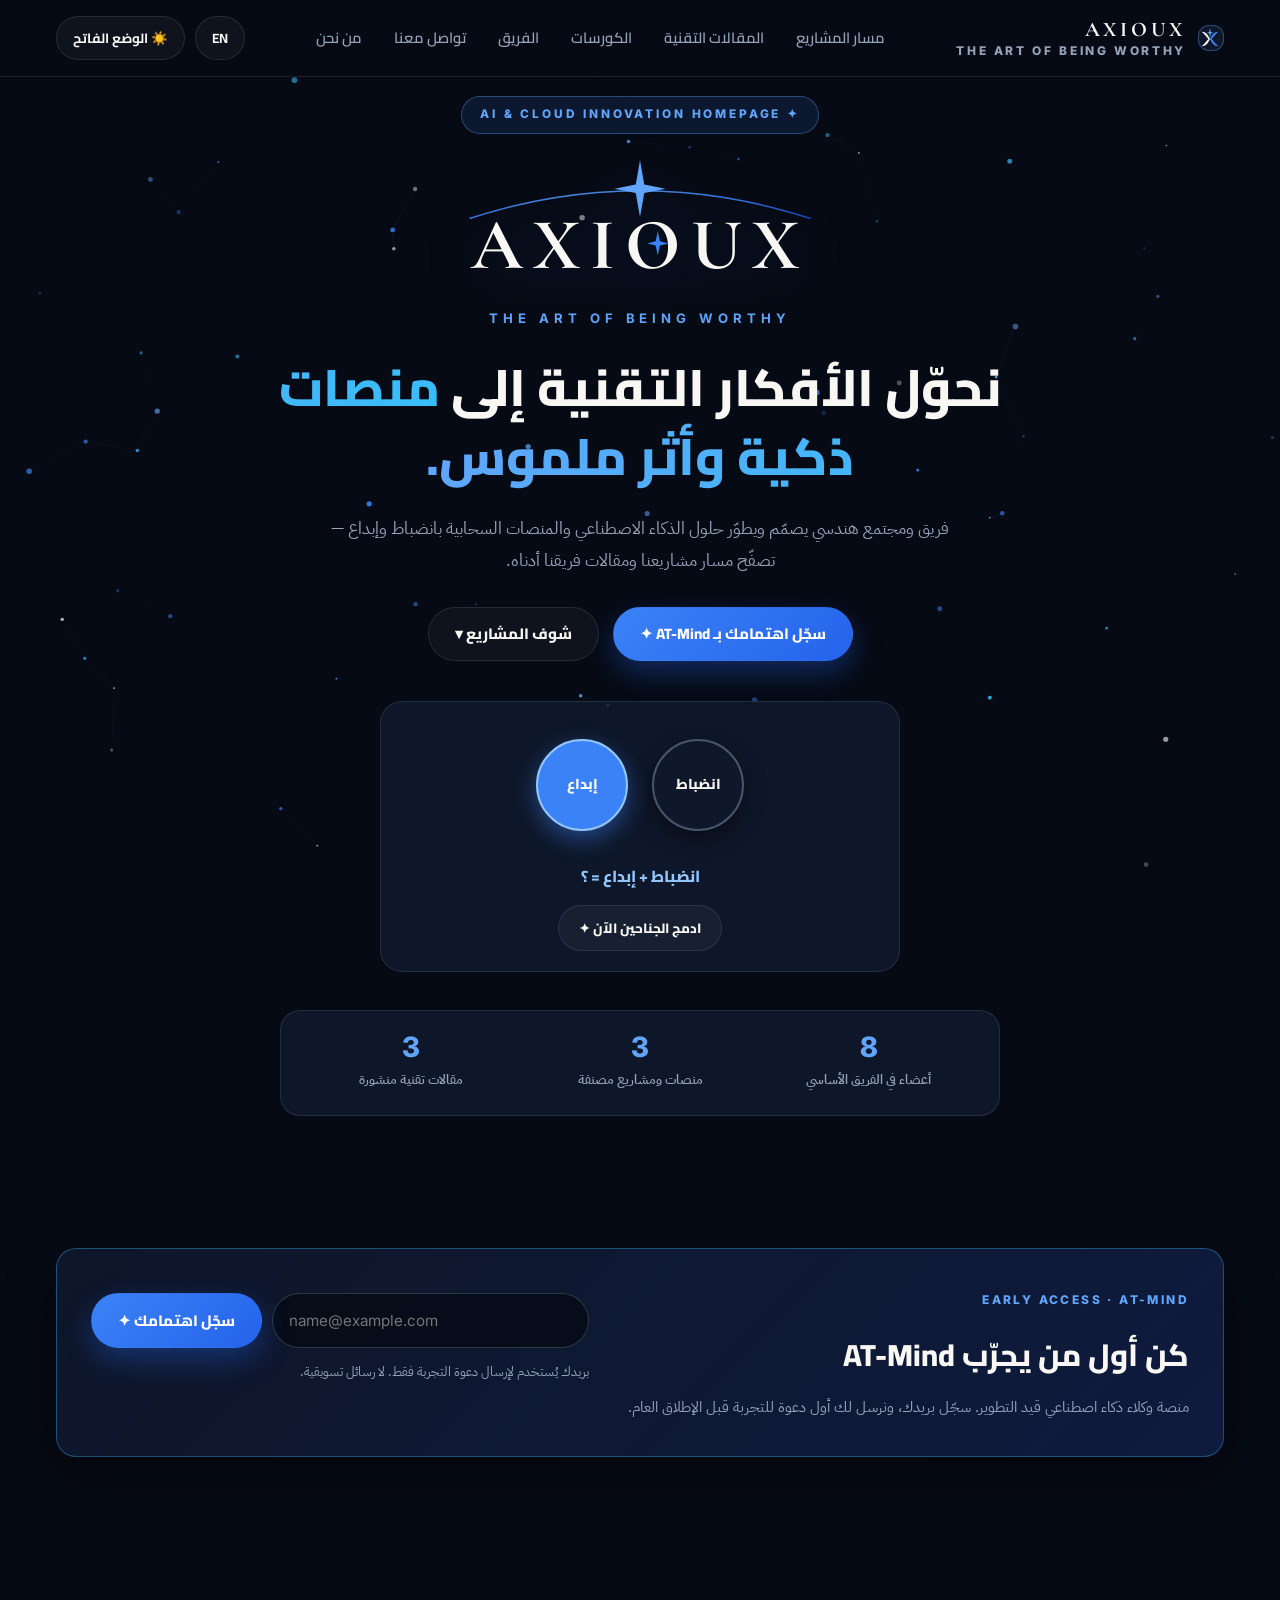
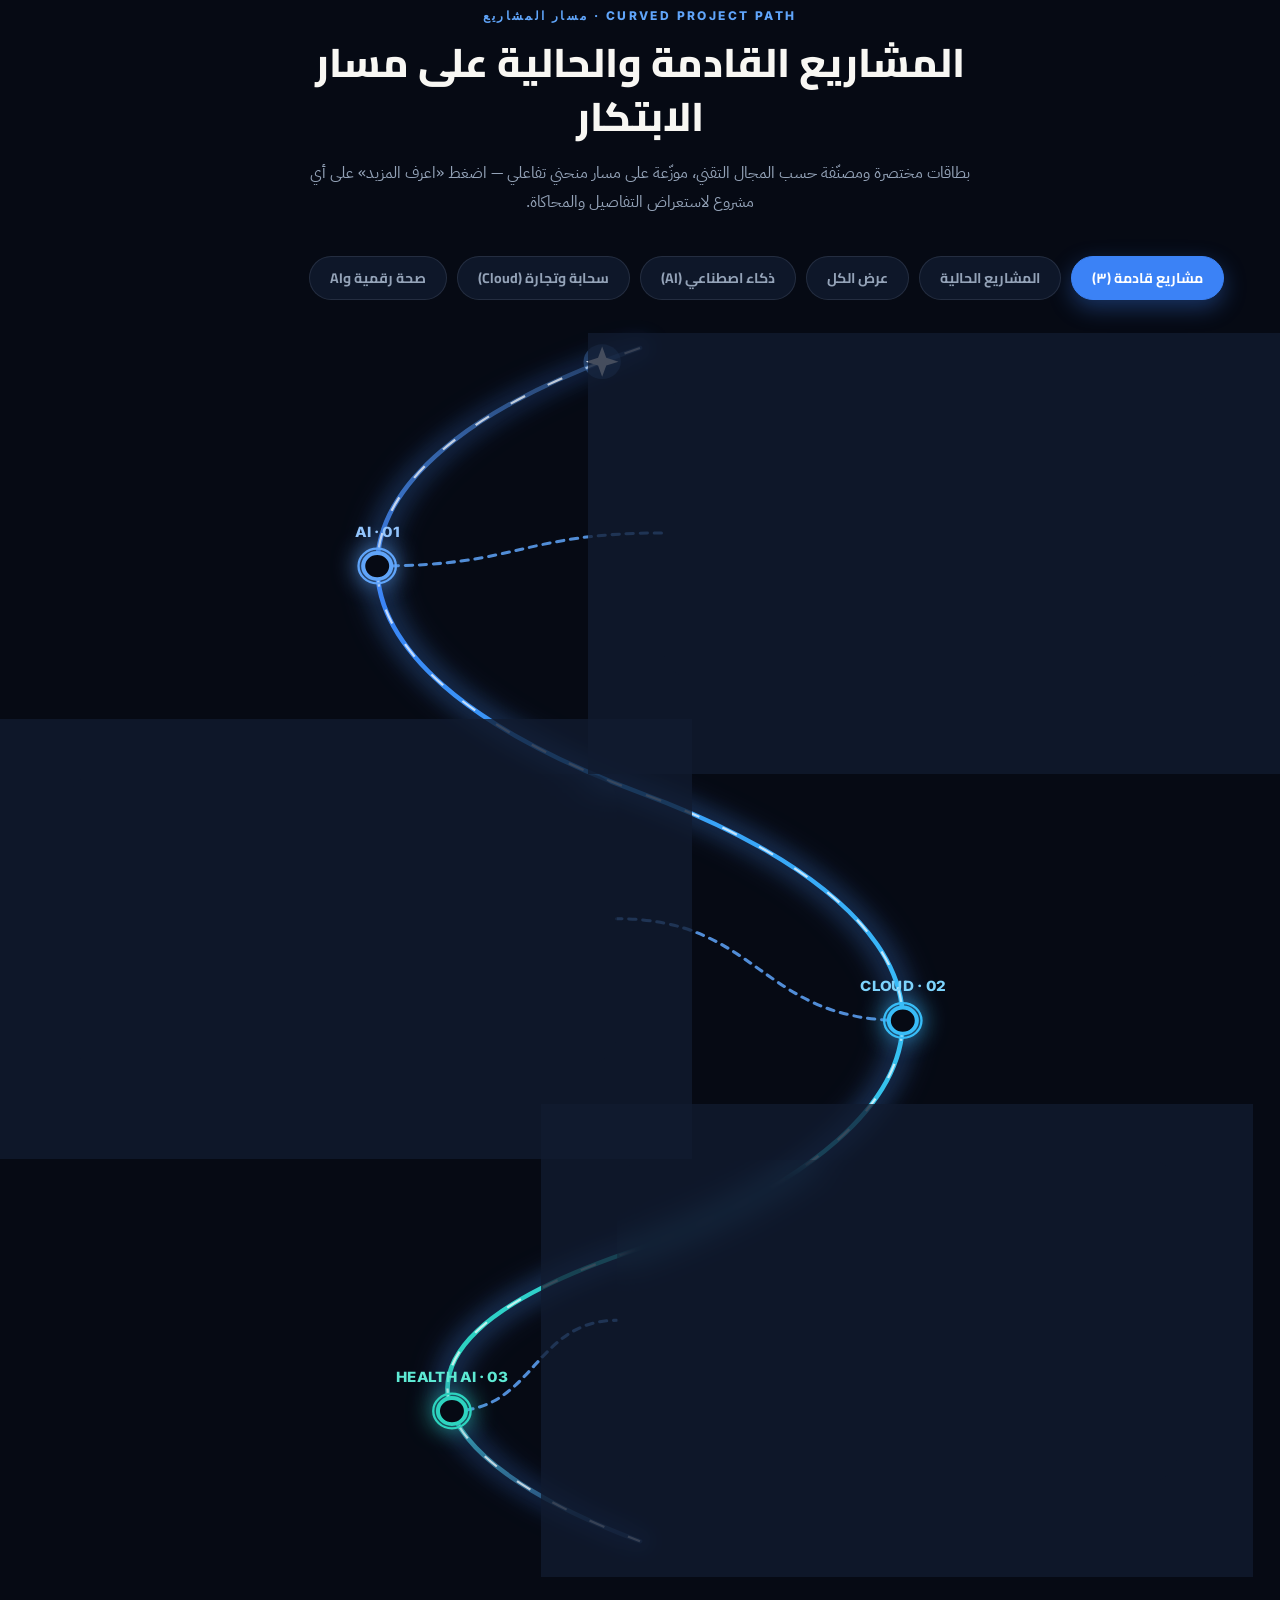
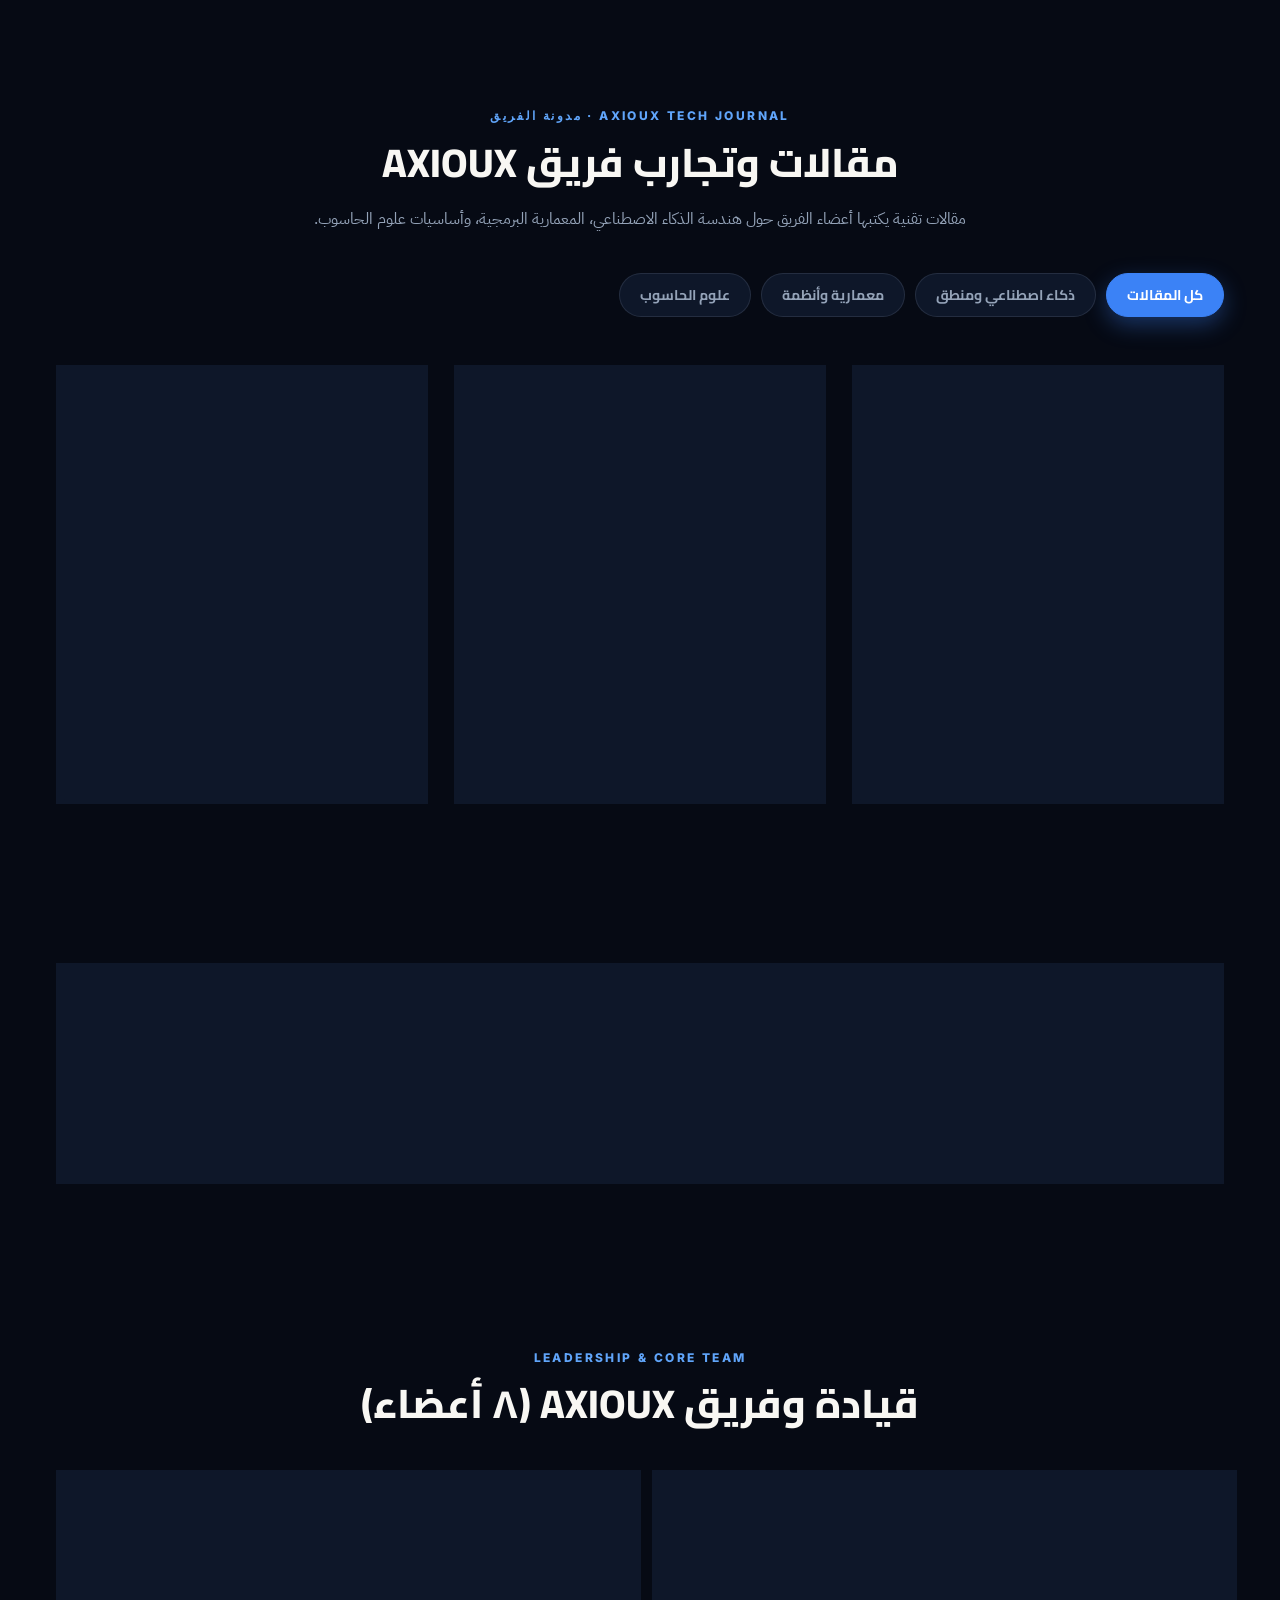
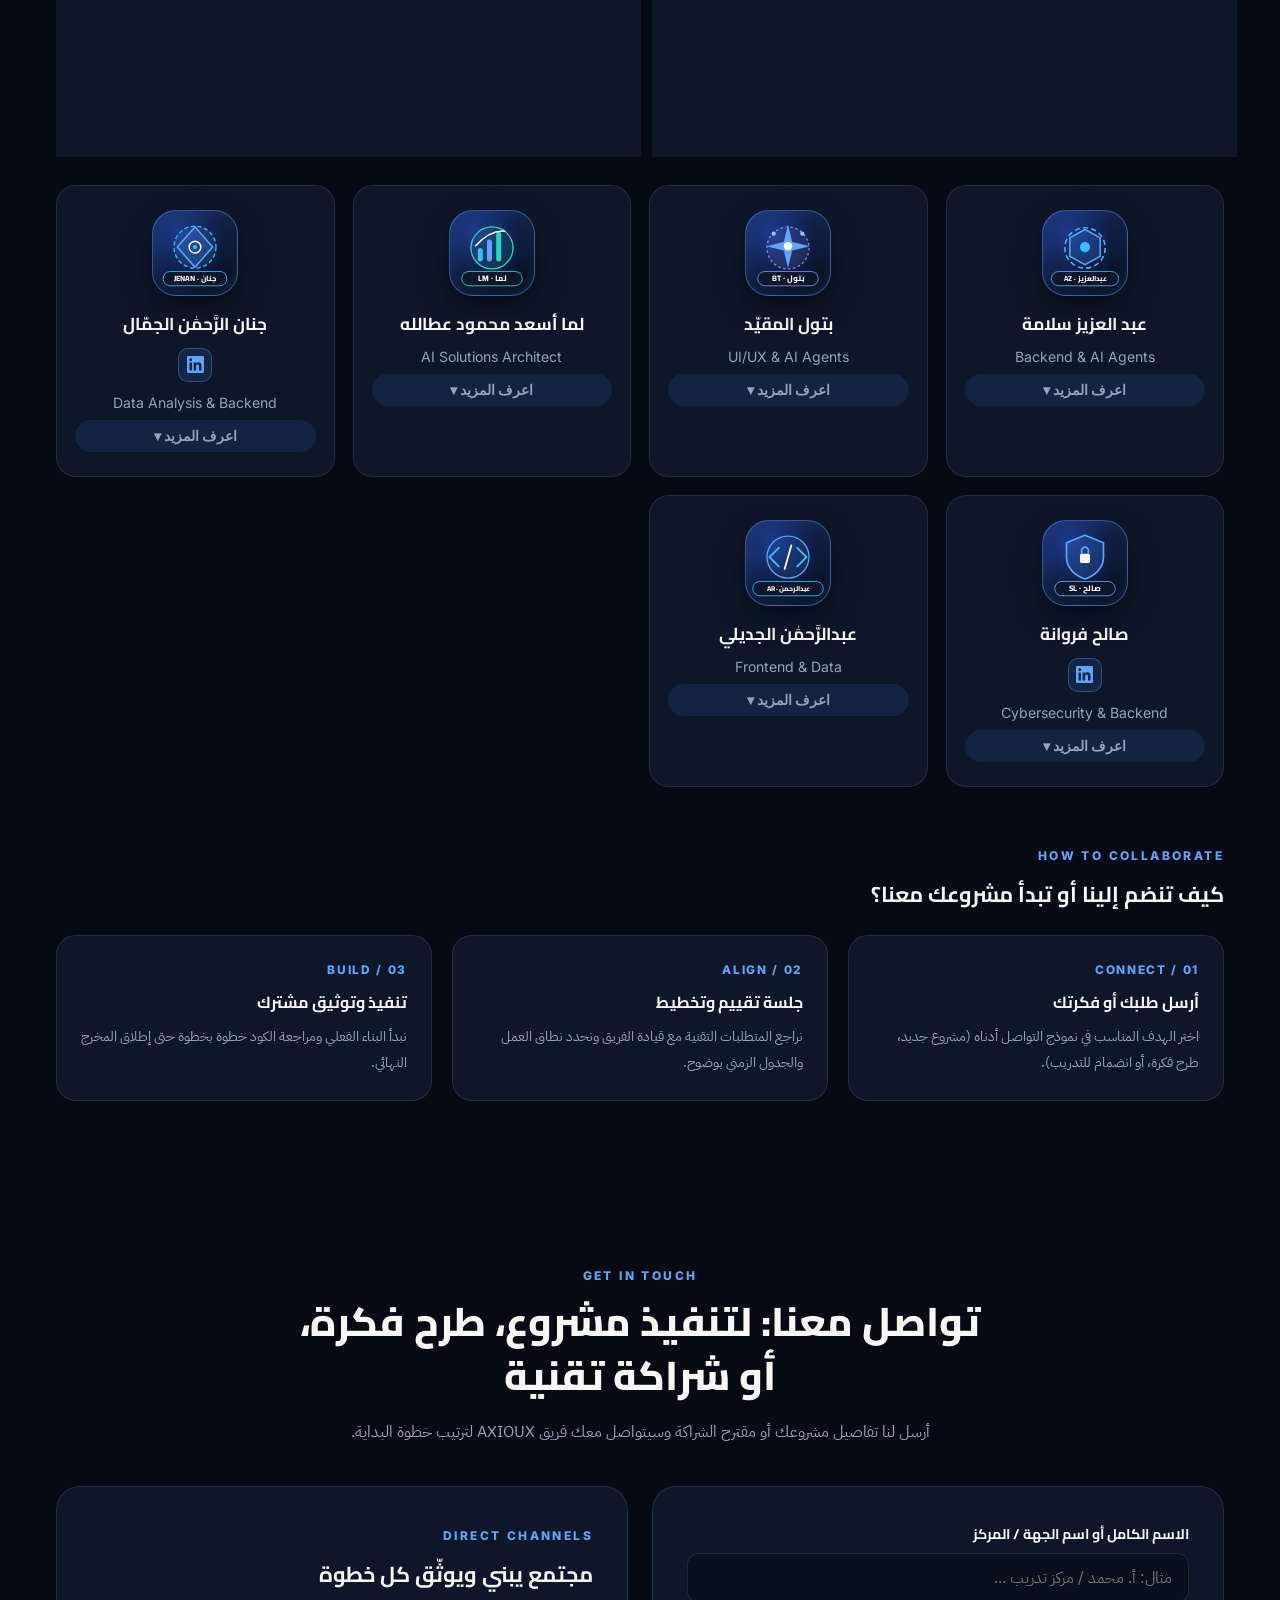
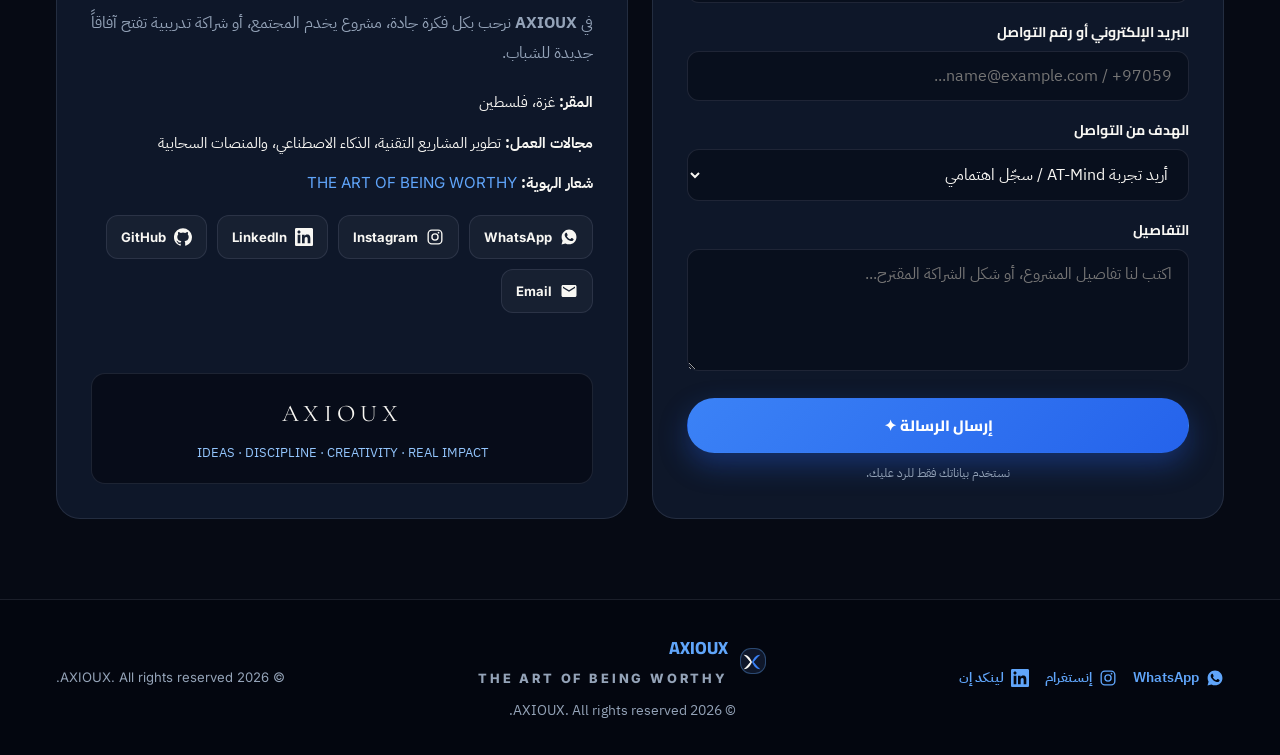
==== commit d7ce1ddd: "Add files via upload" ====
--- a/index.html
+++ b/index.html
@@ -53,7 +53,7 @@
 <link rel="preconnect" href="https://fonts.gstatic.com" crossorigin>
 <link href="https://fonts.googleapis.com/css2?family=Cairo:wght@600;700;800&family=Cormorant+Garamond:wght@600;700&family=IBM+Plex+Sans+Arabic:wght@400;600;700&family=Inter:wght@400;600;700;800&display=swap" rel="stylesheet">
 <noscript><style>#introSplash { display: none !important; }</style></noscript>
-<link rel="stylesheet" href="styles.css?v=9">
+<link rel="stylesheet" href="styles.css?v=10">
 </head>
 <body>
 <a href="#top" class="skip-link" data-i18n="skip_to_content">تخطي إلى المحتوى الرئيسي</a>
@@ -928,6 +928,6 @@
   </div>
 </div>
 
-<script src="app.js?v=9"></script>
+<script src="app.js?v=10"></script>
 </body>
 </html>
--- a/styles.css
+++ b/styles.css
@@ -2766,3 +2766,60 @@
 }
 
 .social-icon-btn svg { width: 18px !important; height: 18px !important; flex-shrink: 0 !important; display: block !important; }
+
+/* 8. Fix Mobile Navigation Menu (Closed by Default, Toggles Cleanly) & Header Button Wrapping */
+@media (max-width: 900px) {
+  .nav-links {
+    display: none !important;
+    position: absolute !important;
+    top: 74px !important;
+    right: 16px !important;
+    left: 16px !important;
+    flex-direction: column !important;
+    align-items: stretch !important;
+    gap: 12px !important;
+    padding: 18px 20px !important;
+    background: rgba(10, 16, 30, 0.97) !important;
+    border: 1px solid rgba(96, 165, 250, 0.3) !important;
+    border-radius: 18px !important;
+    box-shadow: 0 24px 60px rgba(0, 0, 0, 0.55) !important;
+    z-index: 200 !important;
+  }
+  body.ivory-mode .nav-links {
+    background: rgba(255, 255, 255, 0.98) !important;
+    border-color: rgba(15, 23, 42, 0.14) !important;
+    box-shadow: 0 18px 44px rgba(15, 23, 42, 0.14) !important;
+  }
+  .nav-links.open {
+    display: flex !important;
+  }
+  .nav-links a {
+    padding: 8px 6px !important;
+    font-size: 0.96rem !important;
+  }
+}
+@media (max-width: 600px) {
+  .nav-inner {
+    gap: 8px !important;
+    min-height: 68px !important;
+  }
+  .lang-btn,
+  .mode-btn,
+  .nav-toggle {
+    white-space: nowrap !important;
+    min-height: 38px !important;
+    padding: 6px 11px !important;
+    font-size: 0.76rem !important;
+    line-height: 1.2 !important;
+    flex-shrink: 0 !important;
+  }
+  .nav-toggle {
+    min-width: 40px !important;
+    padding: 6px 10px !important;
+  }
+  .brand-wordmark,
+  .brand-name {
+    font-size: 1.02rem !important;
+    letter-spacing: 0.12em !important;
+  }
+}
